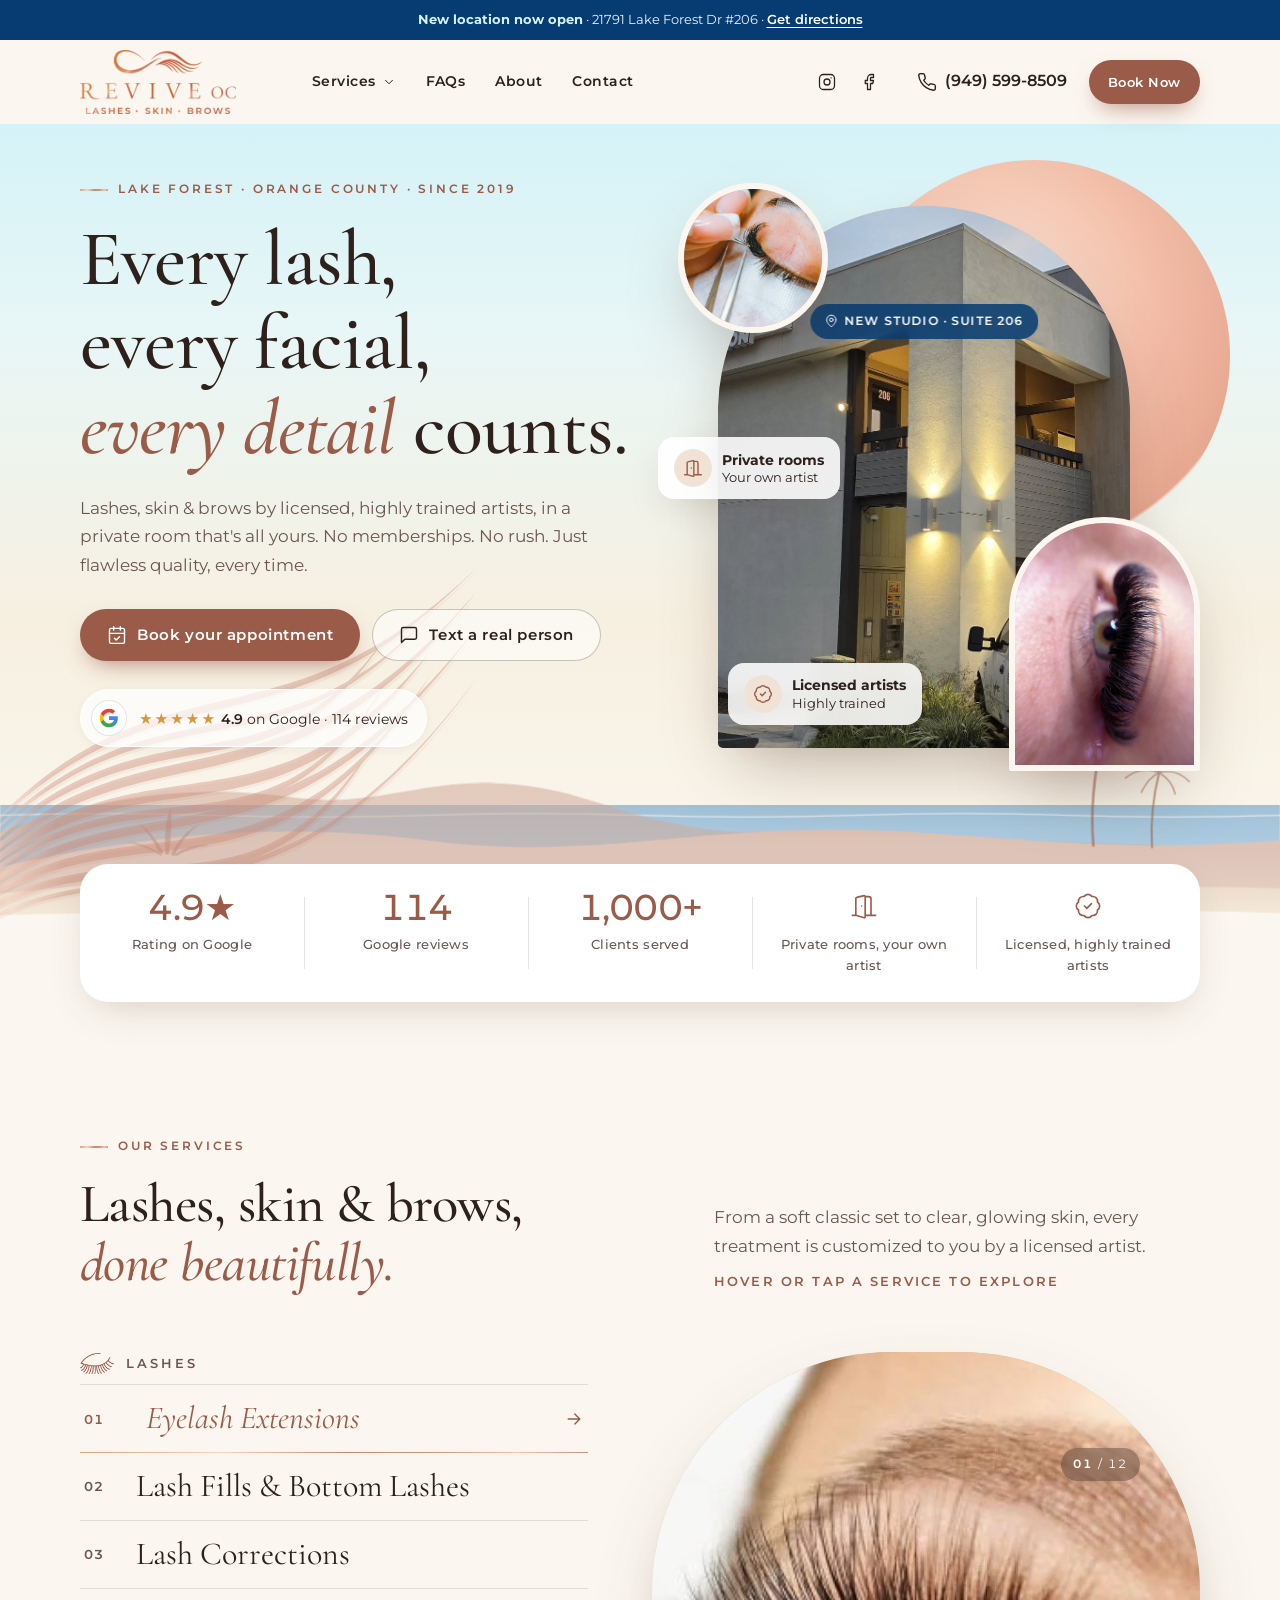
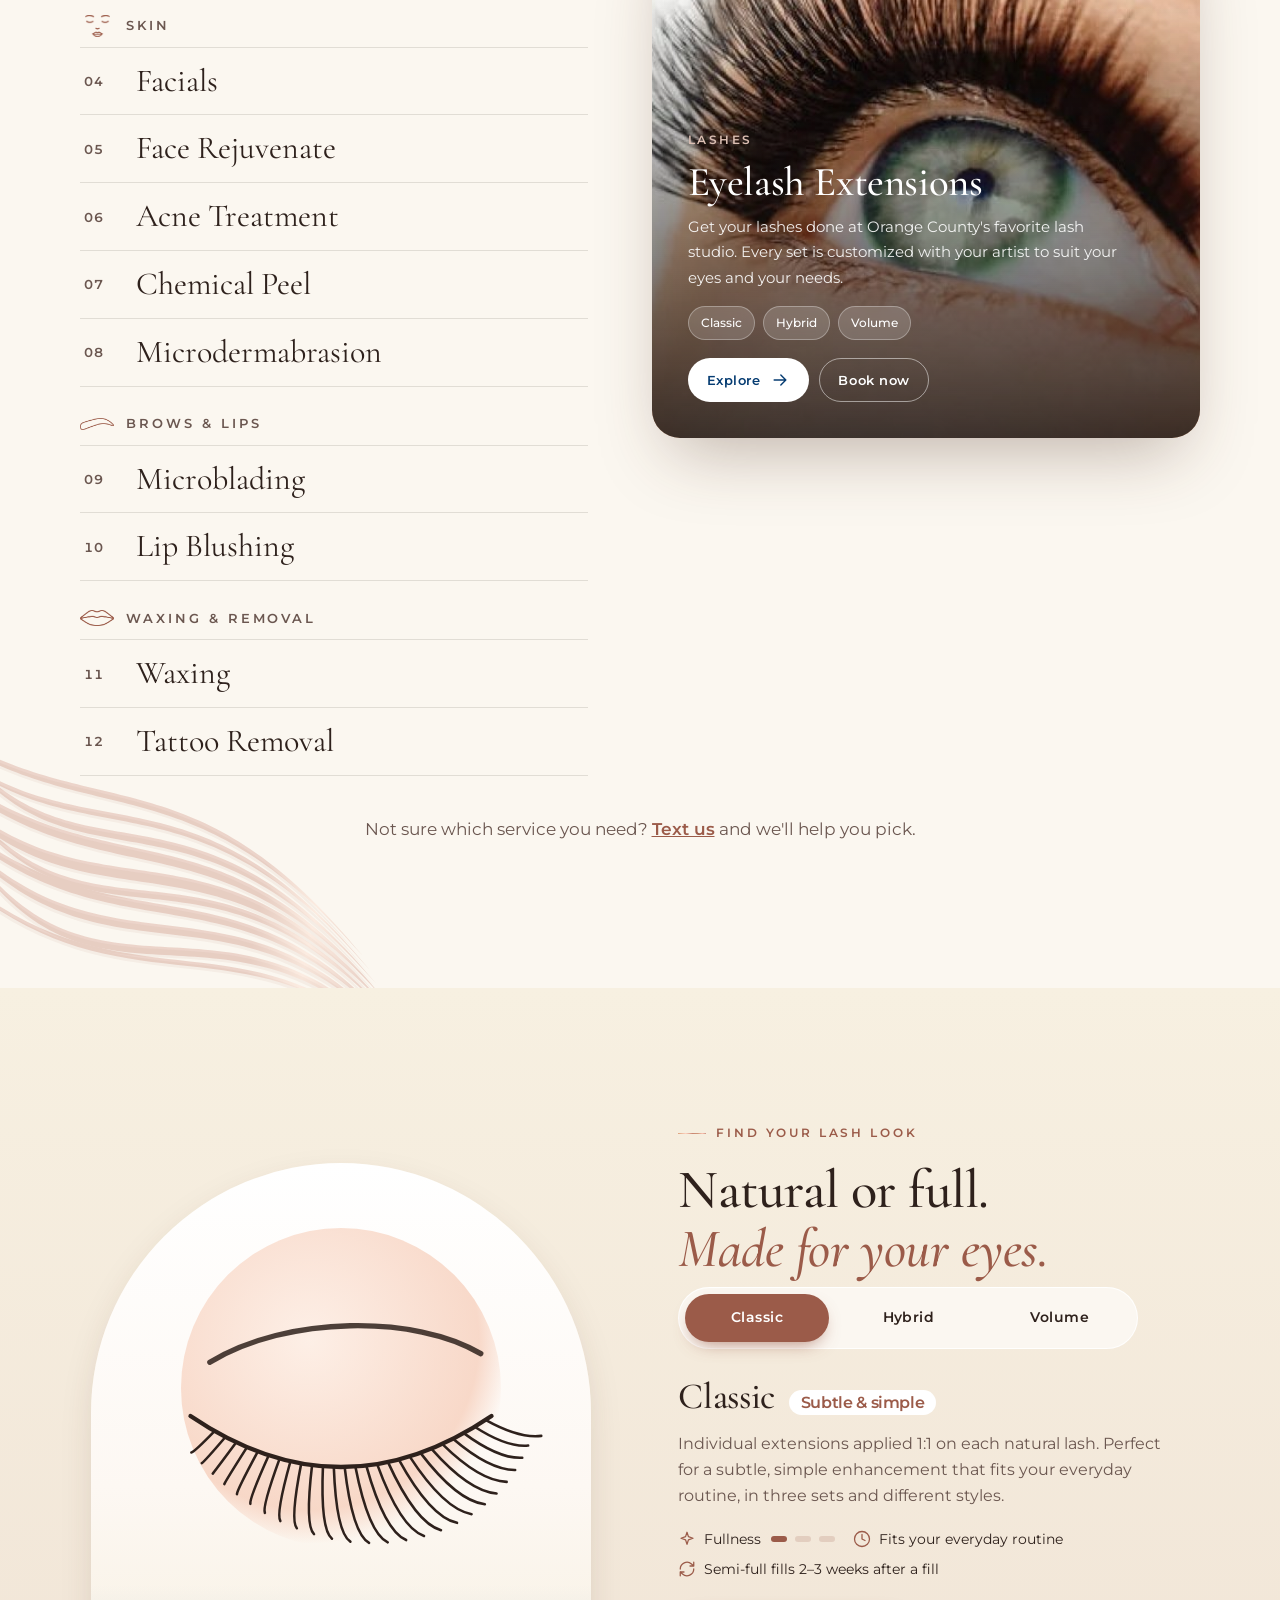
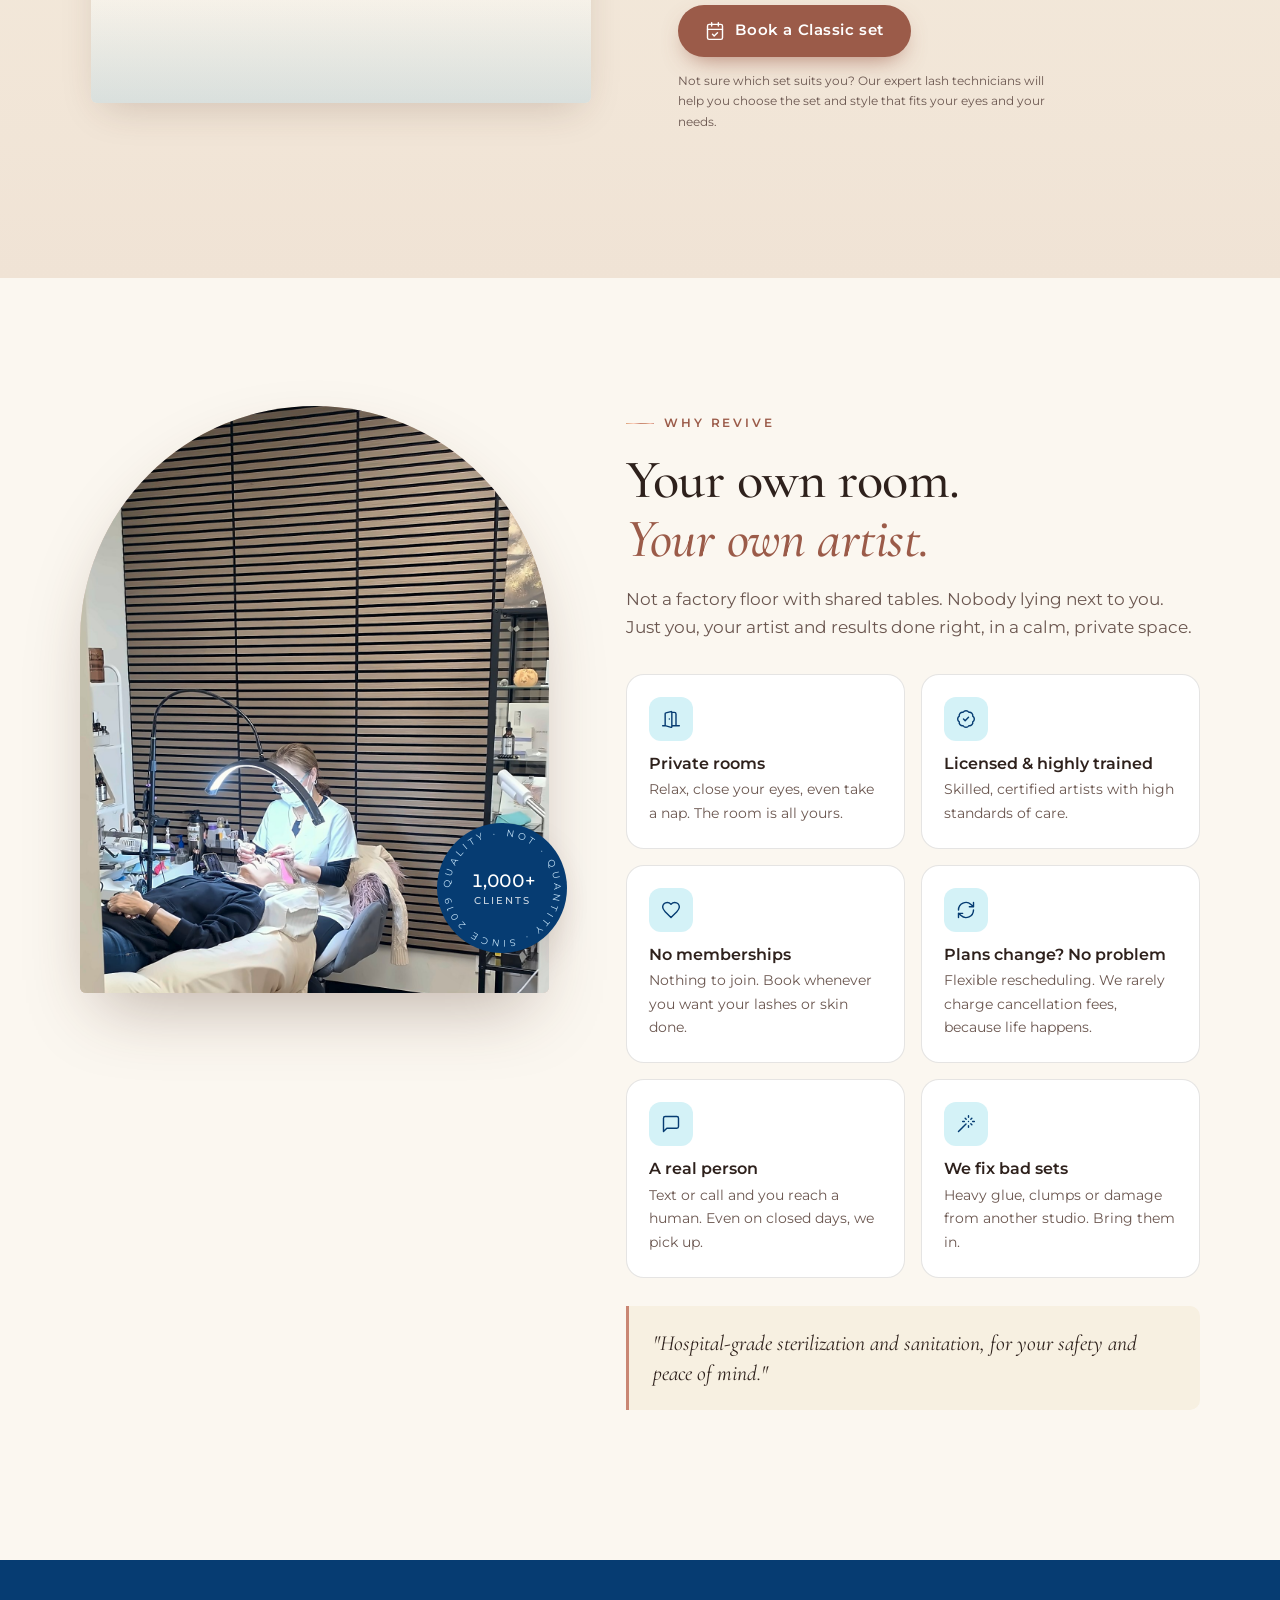
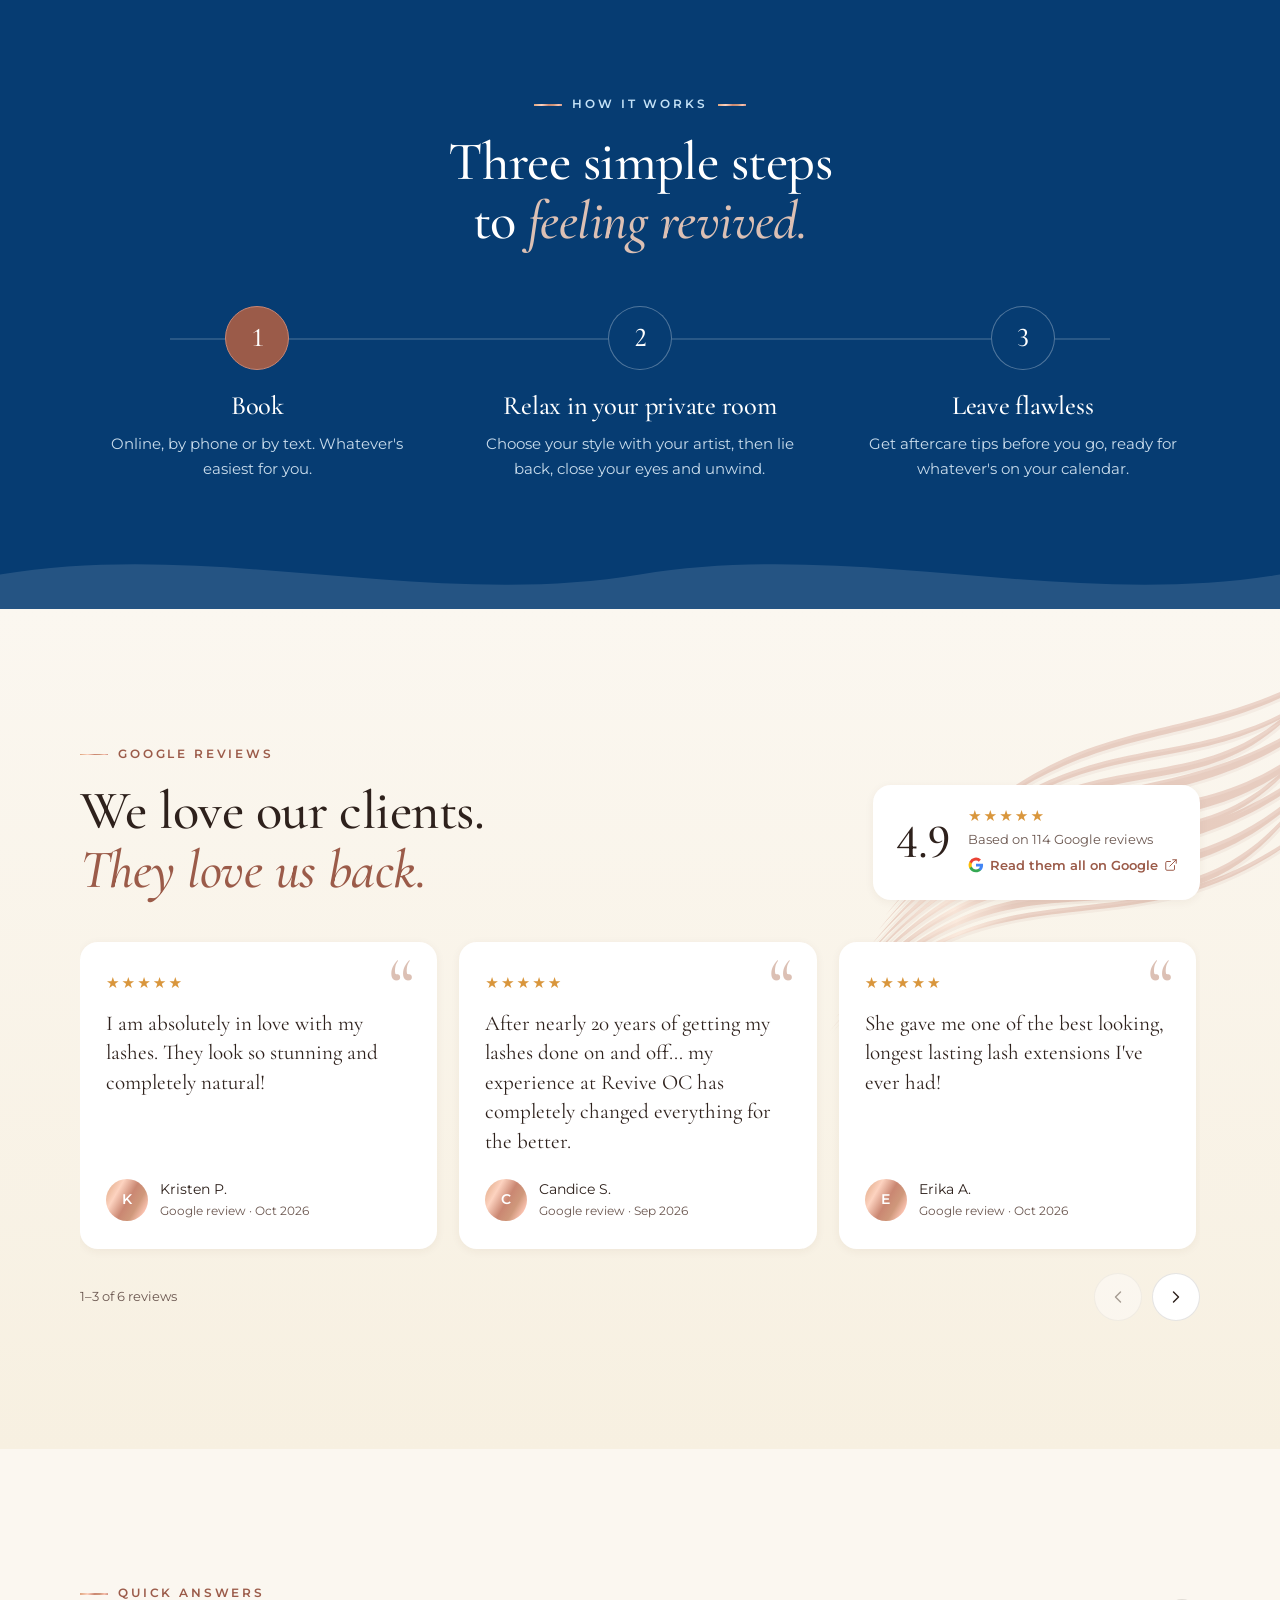
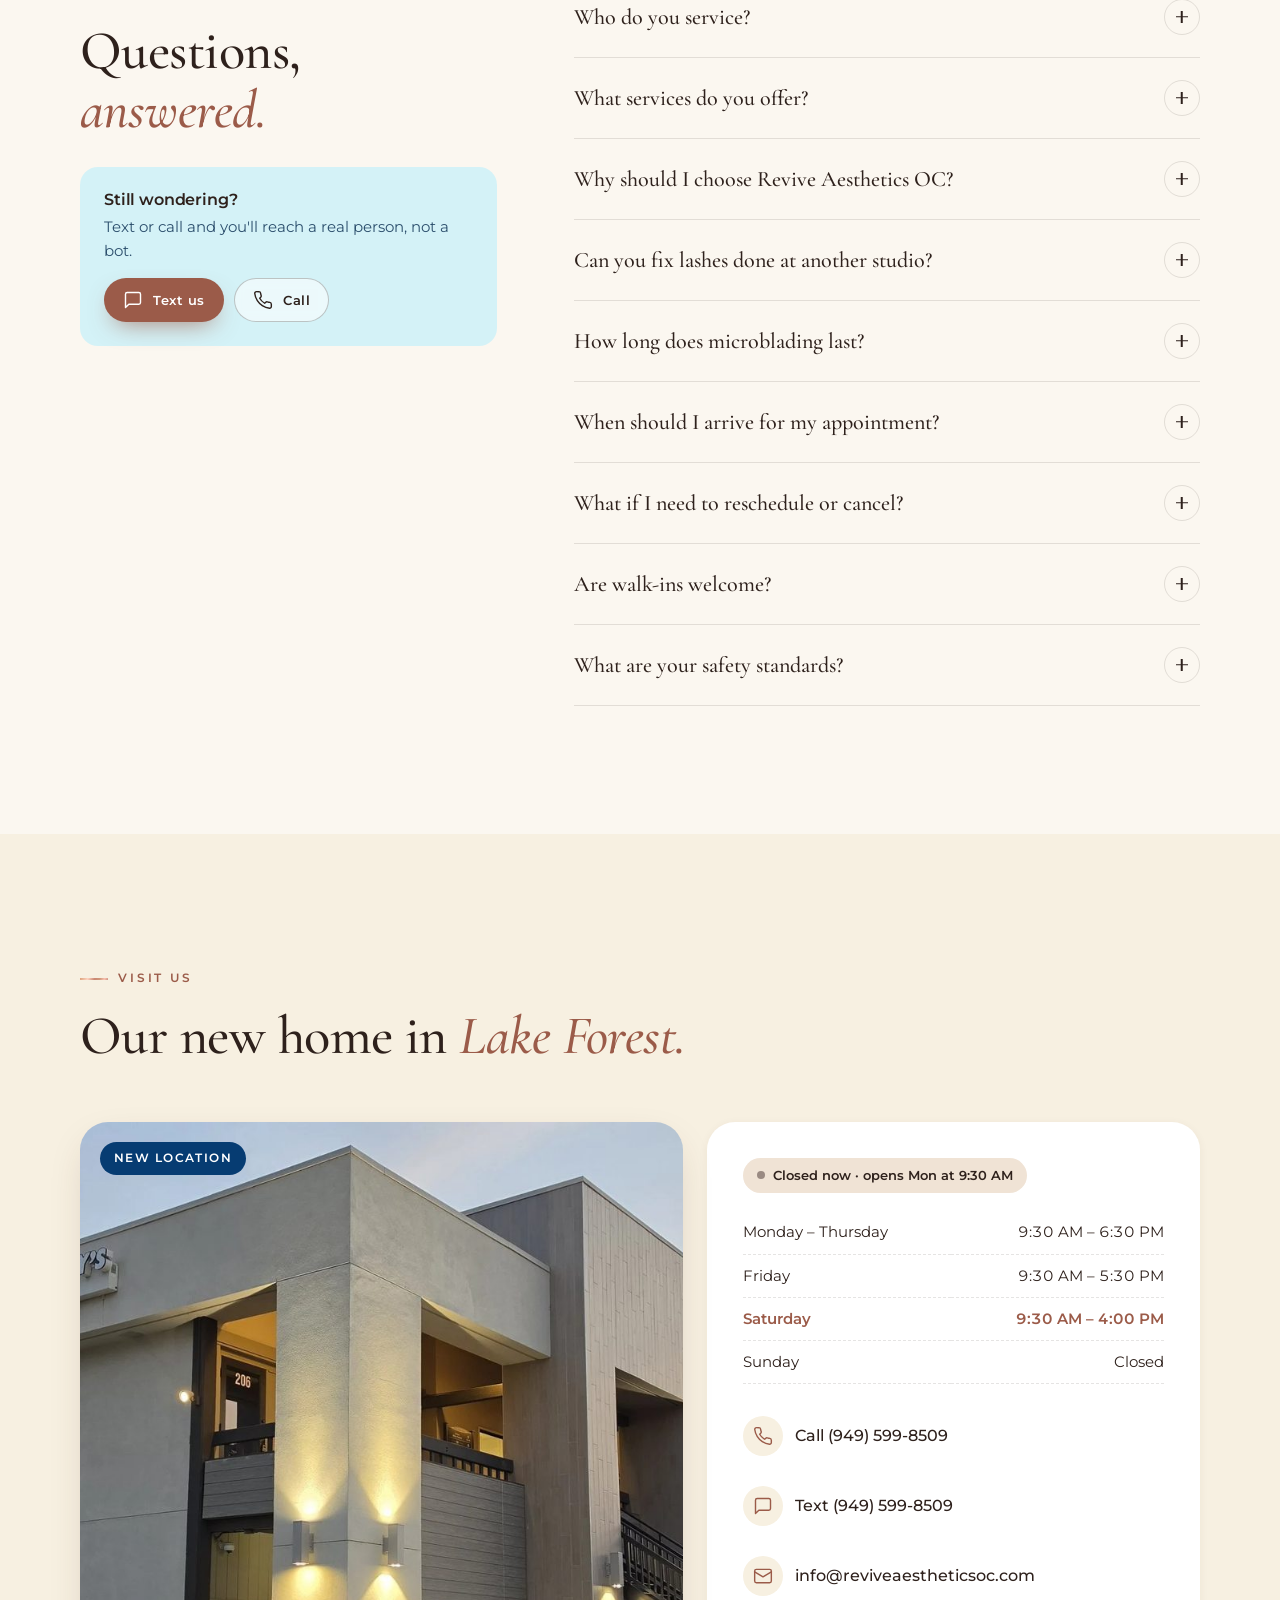
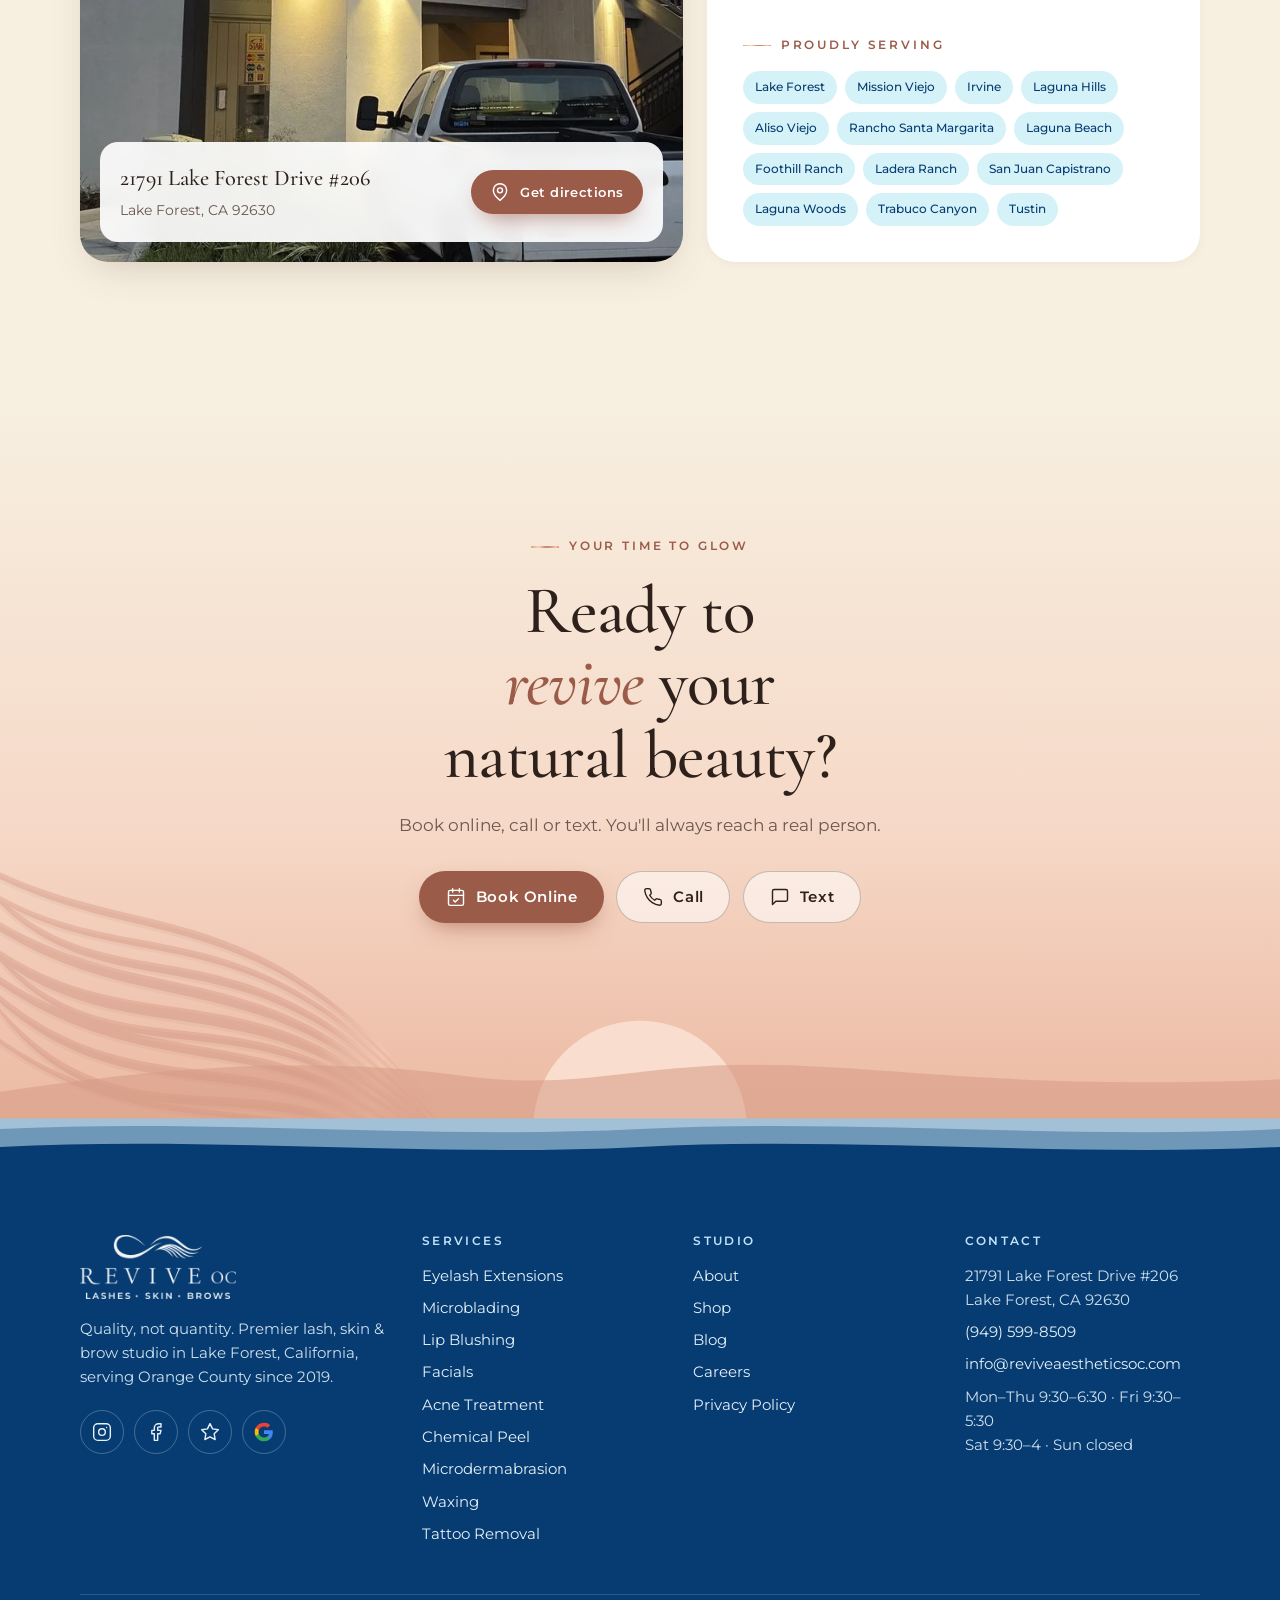
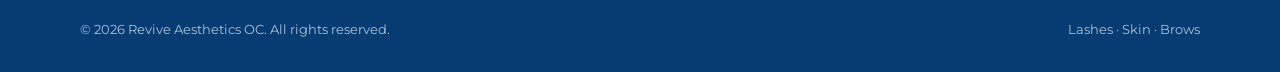
==== current.html @ a198fce2 "Add lash strands to current and F, swap F's arch lines for slow light beams Co-Authored-By: Claude O" ====
<!doctype html>
<html lang="en">
<head>
<meta charset="utf-8">
<meta name="robots" content="noindex, nofollow">
<meta name="viewport" content="width=device-width, initial-scale=1">
<title>Revive Aesthetics OC | Lashes, Skin &amp; Brows in Lake Forest, Orange County</title>
<meta name="description" content="Eyelash extensions, facials, microblading, lip blushing and more in Lake Forest, CA. Private rooms, your own licensed artist. 4.9 stars on Google from 114 reviews.">
<link rel="icon" href="assets/favicon.png">
<link rel="preconnect" href="https://fonts.googleapis.com">
<link rel="preconnect" href="https://fonts.gstatic.com" crossorigin>
<link href="https://fonts.googleapis.com/css2?family=Cormorant+Garamond:ital,wght@0,400;0,500;0,600;1,400;1,500&family=Montserrat:wght@400;500;600&display=swap" rel="stylesheet">
<link rel="stylesheet" href="assets/css/site.css">
<link rel="stylesheet" href="assets/css/nav.css">
<link rel="stylesheet" href="assets/css/lashes.css">
</head>
<body>
<a class="skip" href="#main">Skip to content</a>
<div class="progress" aria-hidden="true"></div>

<!-- Icon sprite (Lucide-style, 24px grid) -->
<svg width="0" height="0" style="position:absolute" aria-hidden="true">
  <symbol id="i-phone" viewBox="0 0 24 24"><path d="M22 16.9v3a2 2 0 0 1-2.2 2 19.8 19.8 0 0 1-8.6-3.1 19.5 19.5 0 0 1-6-6A19.8 19.8 0 0 1 2.1 4.2 2 2 0 0 1 4.1 2h3a2 2 0 0 1 2 1.7c.1 1 .4 1.9.7 2.8a2 2 0 0 1-.5 2.1L8 9.9a16 16 0 0 0 6 6l1.3-1.3a2 2 0 0 1 2.1-.4c.9.3 1.8.6 2.8.7a2 2 0 0 1 1.7 2z"/></symbol>
  <symbol id="i-msg" viewBox="0 0 24 24"><path d="M21 15a2 2 0 0 1-2 2H7l-4 4V5a2 2 0 0 1 2-2h14a2 2 0 0 1 2 2z"/></symbol>
  <symbol id="i-cal" viewBox="0 0 24 24"><rect x="3" y="4" width="18" height="18" rx="2"/><path d="M16 2v4M8 2v4M3 10h18M9 16l2 2 4-4"/></symbol>
  <symbol id="i-arrow" viewBox="0 0 24 24"><path d="M5 12h14M13 6l6 6-6 6"/></symbol>
  <symbol id="i-left" viewBox="0 0 24 24"><path d="M15 18l-6-6 6-6"/></symbol>
  <symbol id="i-right" viewBox="0 0 24 24"><path d="M9 18l6-6-6-6"/></symbol>
  <symbol id="i-pin" viewBox="0 0 24 24"><path d="M20 10c0 6-8 12-8 12S4 16 4 10a8 8 0 0 1 16 0z"/><circle cx="12" cy="10" r="3"/></symbol>
  <symbol id="i-mail" viewBox="0 0 24 24"><rect x="2" y="4" width="20" height="16" rx="2"/><path d="M22 7l-10 6L2 7"/></symbol>
  <symbol id="i-door" viewBox="0 0 24 24"><path d="M13 4h3a2 2 0 0 1 2 2v14M2 20h3M13 20h9M10 12v.01M13 4.6v16.8a.6.6 0 0 1-.8.6L5 20V5.6a1 1 0 0 1 .8-1L12 3.1a.8.8 0 0 1 1 .8z"/></symbol>
  <symbol id="i-badge" viewBox="0 0 24 24"><path d="M3.9 8.6a4 4 0 0 1 4.7-4.7 4 4 0 0 1 6.8 0 4 4 0 0 1 4.7 4.7 4 4 0 0 1 0 6.8 4 4 0 0 1-4.7 4.7 4 4 0 0 1-6.8 0 4 4 0 0 1-4.7-4.7 4 4 0 0 1 0-6.8z"/><path d="M9 12l2 2 4-4"/></symbol>
  <symbol id="i-heart" viewBox="0 0 24 24"><path d="M19 14c1.5-1.5 3-3.2 3-5.5A5.5 5.5 0 0 0 16.5 3c-1.8 0-3 .5-4.5 2-1.5-1.5-2.7-2-4.5-2A5.5 5.5 0 0 0 2 8.5c0 2.3 1.5 4 3 5.5l7 7z"/></symbol>
  <symbol id="i-users" viewBox="0 0 24 24"><path d="M16 21v-2a4 4 0 0 0-4-4H6a4 4 0 0 0-4 4v2"/><circle cx="9" cy="7" r="4"/><path d="M22 21v-2a4 4 0 0 0-3-3.9M16 3.1a4 4 0 0 1 0 7.8"/></symbol>
  <symbol id="i-star" viewBox="0 0 24 24"><path d="M12 2l3.1 6.3 6.9 1-5 4.9 1.2 6.8L12 17.8 5.8 21l1.2-6.8-5-4.9 6.9-1z"/></symbol>
  <symbol id="i-refresh" viewBox="0 0 24 24"><path d="M3 12a9 9 0 0 1 15-6.7L21 8M21 3v5h-5M21 12a9 9 0 0 1-15 6.7L3 16M3 21v-5h5"/></symbol>
  <symbol id="i-wand" viewBox="0 0 24 24"><path d="M15 4V2M15 16v-2M8 9h2M20 9h2M17.8 11.8 19 13M15 9h.01M17.8 6.2 19 5M3 21l9-9M12.2 6.2 11 5"/></symbol>
  <symbol id="i-sparkle" viewBox="0 0 24 24"><path d="M12 3l1.9 5.8L20 11l-6.1 2.2L12 19l-1.9-5.8L4 11l6.1-2.2z"/></symbol>
  <symbol id="i-clock" viewBox="0 0 24 24"><circle cx="12" cy="12" r="10"/><path d="M12 6v6l4 2"/></symbol>
  <symbol id="i-cal2" viewBox="0 0 24 24"><rect x="3" y="4" width="18" height="18" rx="2"/><path d="M16 2v4M8 2v4M3 10h18"/></symbol>
  <symbol id="i-menu" viewBox="0 0 24 24"><path d="M4 7h16M4 12h16M4 17h10"/></symbol>
  <symbol id="i-x" viewBox="0 0 24 24"><path d="M18 6 6 18M6 6l12 12"/></symbol>
  <symbol id="i-ig" viewBox="0 0 24 24"><rect x="2" y="2" width="20" height="20" rx="5"/><circle cx="12" cy="12" r="4"/><path d="M17.5 6.5h.01"/></symbol>
  <symbol id="i-fb" viewBox="0 0 24 24"><path d="M18 2h-3a5 5 0 0 0-5 5v3H7v4h3v8h4v-8h3l1-4h-4V7a1 1 0 0 1 1-1h3z"/></symbol>
  <symbol id="i-ext" viewBox="0 0 24 24"><path d="M15 3h6v6M10 14 21 3M18 13v6a2 2 0 0 1-2 2H5a2 2 0 0 1-2-2V8a2 2 0 0 1 2-2h6"/></symbol>
  <symbol id="i-google" viewBox="0 0 24 24"><path fill="#4285F4" stroke="none" d="M22.6 12.3c0-.8-.1-1.6-.2-2.3H12v4.3h5.9a5 5 0 0 1-2.2 3.3v2.8h3.6c2.1-1.9 3.3-4.8 3.3-8.1z"/><path fill="#34A853" stroke="none" d="M12 23c3 0 5.5-1 7.3-2.7l-3.6-2.8c-1 .7-2.2 1.1-3.7 1.1-2.9 0-5.3-1.9-6.2-4.5H2.1v2.9A11 11 0 0 0 12 23z"/><path fill="#FBBC05" stroke="none" d="M5.8 14.1a6.6 6.6 0 0 1 0-4.2V7H2.1a11 11 0 0 0 0 9.9z"/><path fill="#EA4335" stroke="none" d="M12 5.4c1.6 0 3.1.6 4.2 1.6l3.2-3.2A11 11 0 0 0 2.1 7l3.7 2.9C6.7 7.3 9.1 5.4 12 5.4z"/></symbol>
  <symbol id="i-check" viewBox="0 0 24 24"><circle cx="12" cy="12" r="10"/><path d="M8 12.5l2.6 2.6L16 9.6"/></symbol>
  <symbol id="i-ban" viewBox="0 0 24 24"><circle cx="12" cy="12" r="10"/><path d="M5 5l14 14"/></symbol>
  <symbol id="i-info" viewBox="0 0 24 24"><circle cx="12" cy="12" r="10"/><path d="M12 16v-4M12 8h.01"/></symbol>
  <symbol id="i-camera" viewBox="0 0 24 24"><path d="M14.5 4h-5L7 7H4a2 2 0 0 0-2 2v9a2 2 0 0 0 2 2h16a2 2 0 0 0 2-2V9a2 2 0 0 0-2-2h-3z"/><circle cx="12" cy="13" r="3"/></symbol>
  <symbol id="i-drop" viewBox="0 0 24 24"><path d="M12 2.7l5.7 5.6a8 8 0 1 1-11.3 0z"/></symbol>
  <symbol id="i-sun" viewBox="0 0 24 24"><circle cx="12" cy="12" r="4"/><path d="M12 2v2M12 20v2M4.9 4.9l1.4 1.4M17.7 17.7l1.4 1.4M2 12h2M20 12h2M4.9 19.1l1.4-1.4M17.7 6.3l1.4-1.4"/></symbol>
  <symbol id="i-chev" viewBox="0 0 24 24"><path d="M6 9l6 6 6-6"/></symbol>
</svg>

<div class="announce" role="region" aria-label="Announcements">
  <strong>New location now open</strong> · 21791 Lake Forest Dr #206 · <a href="#visit">Get directions</a>
</div>

<header class="hdr" id="hdr">
  <div class="wrap hdr-in">
    <a class="logo" href="#top" aria-label="Revive Aesthetics OC, home"><img src="assets/logo.png" alt="Revive OC — Lashes, Skin, Brows" width="720" height="296"></a>
    <nav class="nav" aria-label="Main">
      <ul class="nav-list">
        <li class="nav-dd">
          <button class="nav-link nav-dd-btn" type="button" aria-expanded="false" aria-controls="nav-svc">Services<svg class="ico chev" aria-hidden="true"><use href="#i-chev"/></svg></button>
          <div class="nav-panel" id="nav-svc">
          <div class="nav-col"><h4>Lashes</h4><ul><li><a href="eyelash-extensions-orange-county.html"><b>Eyelash Extensions</b><small>Classic, hybrid & volume sets</small></a></li></ul><h4>Brows &amp; lips</h4><ul><li><a href="microblading-orange-county-california.html"><b>Microblading</b><small>Natural, hair-like brows</small></a></li><li><a href="lip-blushing-orange-county.html"><b>Lip Blushing</b><small>A soft, natural tint</small></a></li></ul></div>
          <div class="nav-col"><h4>Skin</h4><ul><li><a href="facials-orange-county.html"><b>Facials</b><small>Customized for your skin</small></a></li><li><a href="acne-treatment-orange-county.html"><b>Acne Treatment</b><small>Clearer skin for all ages</small></a></li><li><a href="chemical-peel-orange-county.html"><b>Chemical Peel</b><small>Soft, smooth, radiant skin</small></a></li><li><a href="microdermabrasion-orange-county.html"><b>Microdermabrasion</b><small>A full-face refresh</small></a></li></ul></div>
          <div class="nav-col"><h4>Waxing</h4><ul><li><a href="waxing-orange-county.html"><b>Waxing</b><small>Smooth for weeks</small></a></li></ul><h4>Removal</h4><ul><li><a href="tattoo-removal-orange-county.html"><b>Tattoo Removal</b><small>Gentle, non-laser saline removal</small></a></li></ul></div>
            <div class="nav-feat"><b>Not sure what to book?</b><p>Text us and a real person will help you choose.</p><a class="btn btn-primary btn-sm" href="sms:+19495998509"><svg class="ico" aria-hidden="true"><use href="#i-msg"/></svg>Text us</a></div>
          </div>
        </li>
        <li><a class="nav-link" href="#faq">FAQs</a></li>
        <li><a class="nav-link" href="https://www.reviveaestheticsoc.com/about">About</a></li>
        <li><a class="nav-link" href="#visit">Contact</a></li>
      </ul>
    </nav>
    <div class="hdr-cta">
      <div class="hdr-social">
        <a href="https://www.instagram.com/reviveaestheticsoc/" target="_blank" rel="noopener" aria-label="Instagram"><svg class="ico" aria-hidden="true"><use href="#i-ig"/></svg></a>
        <a href="https://www.facebook.com/ReviveAestheticsOC/" target="_blank" rel="noopener" aria-label="Facebook"><svg class="ico" aria-hidden="true"><use href="#i-fb"/></svg></a>
      </div>
      <a class="hdr-phone" href="tel:+19495998509" aria-label="Call (949) 599-8509"><svg class="ico" aria-hidden="true"><use href="#i-phone"/></svg><span>(949) 599-8509</span></a>
      <a class="btn btn-primary btn-sm" href="https://www.reviveaestheticsoc.com/book">Book Now</a>
      <button class="burger" id="nav-burger" type="button" aria-label="Open menu" aria-expanded="false" aria-controls="mnav"><svg class="ico" aria-hidden="true"><use href="#i-menu"/></svg></button>
    </div>
  </div>
</header>

<div class="mnav" id="mnav" aria-hidden="true" inert>
  <div class="mnav-top">
    <a class="logo" href="#top" aria-label="Revive Aesthetics OC, home"><img src="assets/logo.png" alt="Revive OC" width="720" height="296" loading="lazy"></a>
    <button class="burger" id="mnav-close" type="button" aria-label="Close menu" style="display:grid"><svg class="ico" aria-hidden="true"><use href="#i-x"/></svg></button>
  </div>
  <div class="mnav-body">
    <details open><summary>Services<svg class="ico" aria-hidden="true"><use href="#i-chev"/></svg></summary><div class="mnav-svc"><a href="eyelash-extensions-orange-county.html">Eyelash Extensions<small>Lashes</small></a><a href="microblading-orange-county-california.html">Microblading<small>Brows</small></a><a href="lip-blushing-orange-county.html">Lip Blushing<small>Lips</small></a><a href="facials-orange-county.html">Facials<small>Skin</small></a><a href="acne-treatment-orange-county.html">Acne Treatment<small>Skin</small></a><a href="chemical-peel-orange-county.html">Chemical Peel<small>Skin</small></a><a href="microdermabrasion-orange-county.html">Microdermabrasion<small>Skin</small></a><a href="waxing-orange-county.html">Waxing<small>Waxing</small></a><a href="tattoo-removal-orange-county.html">Tattoo Removal<small>Removal</small></a></div></details>
    <a href="#faq">FAQs</a>
    <a href="https://www.reviveaestheticsoc.com/about">About</a>
    <a href="#visit">Contact</a>
    <div class="mnav-cta">
      <a class="btn btn-primary" href="https://www.reviveaestheticsoc.com/book"><svg class="ico" aria-hidden="true"><use href="#i-cal"/></svg>Book Now</a>
      <a class="btn btn-ghost" href="tel:+19495998509"><svg class="ico" aria-hidden="true"><use href="#i-phone"/></svg>Call (949) 599-8509</a>
    </div>
    <div class="mnav-soc">
      <a href="https://www.instagram.com/reviveaestheticsoc/" target="_blank" rel="noopener" aria-label="Instagram"><svg class="ico" aria-hidden="true"><use href="#i-ig"/></svg></a>
      <a href="https://www.facebook.com/ReviveAestheticsOC/" target="_blank" rel="noopener" aria-label="Facebook"><svg class="ico" aria-hidden="true"><use href="#i-fb"/></svg></a>
      <a href="https://share.google/rGYHAwpQW4pRFW2L9" target="_blank" rel="noopener" aria-label="Google reviews"><svg class="ico" aria-hidden="true"><use href="#i-google"/></svg></a>
    </div>
  </div>
</div>

<main id="main">
<!-- HERO -->
<section class="has-lash hero" id="top">
  <div class="lashwrap lw-hero lw-light" aria-hidden="true"><svg class="lashdeco" viewBox="0 0 1000 700" preserveAspectRatio="xMidYMid meet" aria-hidden="true" focusable="false">
      <defs>
        <linearGradient id="lash0-g" gradientUnits="userSpaceOnUse" x1="0" y1="0" x2="1400" y2="-300">
          <stop offset="0" stop-color="#c98673"/><stop offset=".42" stop-color="#c98673"/>
          <stop offset=".5" stop-color="#fdd3c0"/><stop offset=".58" stop-color="#c98673"/><stop offset="1" stop-color="#c98673"/>
          <animateTransform attributeName="gradientTransform" type="translate" from="-1400 300" to="1100 -240" dur="11s" repeatCount="indefinite"/>
        </linearGradient>
      </defs>
      <g>
        <g class="lashdeco-shadow" fill="#9b5b49" transform="translate(3 5)"><path d="M-80.0 760.0 C300.0 300.0 600.0 760.0 1080.0 120.0 C607.2 773.1 307.2 313.1 -80.0 760.0Z"/><path d="M-66.2 731.5 C316.1 267.8 606.9 709.4 896.6 218.2 C618.5 731.2 327.7 289.6 -66.2 731.5Z"/><path d="M-52.4 703.0 C332.2 235.6 613.8 658.8 989.4 114.0 C626.5 681.2 344.9 258.0 -52.4 703.0Z"/><path d="M-38.6 674.4 C348.3 203.4 620.7 608.2 1080.0 20.0 C633.2 629.5 360.8 224.7 -38.6 674.4Z"/><path d="M-24.8 645.9 C364.4 171.2 627.6 557.6 903.2 129.9 C638.3 576.9 375.1 190.5 -24.8 645.9Z"/><path d="M-11.0 617.4 C380.5 139.0 634.5 507.0 992.7 62.5 C650.4 535.7 396.4 167.7 -11.0 617.4Z"/><path d="M2.8 588.9 C396.6 106.8 641.4 456.4 1080.0 -50.0 C655.7 480.5 410.9 130.9 2.8 588.9Z"/><path d="M16.6 560.4 C412.7 74.6 648.3 405.8 909.9 28.2 C659.9 425.4 424.3 94.2 16.6 560.4Z"/><path d="M30.4 531.8 C428.8 42.4 655.2 355.2 996.0 -12.7 C663.9 370.6 437.5 57.8 30.4 531.8Z"/><path d="M44.2 503.3 C444.9 10.2 662.1 304.6 1080.0 -97.4 C672.1 321.8 454.9 27.4 44.2 503.3Z"/></g>
        <g class="lashdeco-main" fill="url(#lash0-g)"><path d="M-80.0 760.0 C300.0 300.0 600.0 760.0 1080.0 120.0 C607.2 773.1 307.2 313.1 -80.0 760.0Z"/><path d="M-66.2 731.5 C316.1 267.8 606.9 709.4 896.6 218.2 C618.5 731.2 327.7 289.6 -66.2 731.5Z"/><path d="M-52.4 703.0 C332.2 235.6 613.8 658.8 989.4 114.0 C626.5 681.2 344.9 258.0 -52.4 703.0Z"/><path d="M-38.6 674.4 C348.3 203.4 620.7 608.2 1080.0 20.0 C633.2 629.5 360.8 224.7 -38.6 674.4Z"/><path d="M-24.8 645.9 C364.4 171.2 627.6 557.6 903.2 129.9 C638.3 576.9 375.1 190.5 -24.8 645.9Z"/><path d="M-11.0 617.4 C380.5 139.0 634.5 507.0 992.7 62.5 C650.4 535.7 396.4 167.7 -11.0 617.4Z"/><path d="M2.8 588.9 C396.6 106.8 641.4 456.4 1080.0 -50.0 C655.7 480.5 410.9 130.9 2.8 588.9Z"/><path d="M16.6 560.4 C412.7 74.6 648.3 405.8 909.9 28.2 C659.9 425.4 424.3 94.2 16.6 560.4Z"/><path d="M30.4 531.8 C428.8 42.4 655.2 355.2 996.0 -12.7 C663.9 370.6 437.5 57.8 30.4 531.8Z"/><path d="M44.2 503.3 C444.9 10.2 662.1 304.6 1080.0 -97.4 C672.1 321.8 454.9 27.4 44.2 503.3Z"/></g>
      </g>
    </svg></div>
  <div class="wrap hero-grid">
    <div>
      <span class="eyebrow rl">Lake Forest · Orange County · Since 2019</span>
      <h1 class="rl d1"><span class="line">Every lash, every facial,</span> <span class="line"><em>every detail</em> counts.</span></h1>
      <p class="lede rl d2">Lashes, skin &amp; brows by licensed, highly trained artists, in a private room that's all yours. No memberships. No rush. Just flawless quality, every time.</p>
      <div class="hero-ctas rl d3">
        <a class="btn btn-primary" href="https://www.reviveaestheticsoc.com/book"><svg class="ico"><use href="#i-cal"/></svg>Book your appointment</a>
        <a class="btn btn-ghost" href="sms:+19495998509"><svg class="ico"><use href="#i-msg"/></svg>Text a real person</a>
      </div>
      <a class="rating-chip rl d4" href="https://share.google/rGYHAwpQW4pRFW2L9" target="_blank" rel="noopener">
        <span class="g-badge"><svg class="ico"><use href="#i-google"/></svg></span>
        <span><span class="stars" aria-hidden="true">★★★★★</span> <b>4.9</b> on Google · 114 reviews</span>
      </a>
    </div>
    <div class="hero-art rl d2">
      <div class="sun layer" data-speed="-0.12" aria-hidden="true"></div>
      <div class="arch arch-main"><img src="assets/img/building.jpg" alt="The Revive Aesthetics OC studio building on Lake Forest Drive, lit at dusk" width="1060" height="1155" fetchpriority="high"><span class="arch-pill"><svg class="ico"><use href="#i-pin"/></svg>New studio · Suite 206</span></div>
      <div class="arch arch-mini layer" data-speed="0.06"><img src="assets/img/lash-volume-closeup.jpg" alt="Close-up of full, fluffy volume lash extensions" width="1000" height="1333"></div>
      <div class="arch arch-dot layer" data-speed="-0.04"><img src="assets/img/hero-lash.jpg" alt="Lash artist placing an extension with tweezers" width="2200" height="1467"></div>
      <div class="float float-1"><span class="ic"><svg class="ico"><use href="#i-door"/></svg></span><span><b>Private rooms</b>Your own artist</span></div>
      <div class="float float-2"><span class="ic"><svg class="ico"><use href="#i-badge"/></svg></span><span><b>Licensed artists</b>Highly trained</span></div>
    </div>
  </div>
  <!-- California coastal desert landscape -->
  <div class="landscape" aria-hidden="true">
    <svg viewBox="0 0 1440 260" preserveAspectRatio="none">
      <defs>
        <linearGradient id="sea" x1="0" y1="0" x2="0" y2="1"><stop offset="0" stop-color="#a2c1d6"/><stop offset="1" stop-color="#c4e2f7"/></linearGradient>
        <linearGradient id="dune1" x1="0" y1="0" x2="0" y2="1"><stop offset="0" stop-color="#dcc0b4"/><stop offset="1" stop-color="#e9d6c9"/></linearGradient>
        <linearGradient id="dune2" x1="0" y1="0" x2="0" y2="1"><stop offset="0" stop-color="#ebd9c8"/><stop offset="1" stop-color="#f7f0e1"/></linearGradient>
      </defs>
      <g class="layer" data-speed="0.04"><path d="M0 120 H1440 V260 H0Z" fill="url(#sea)"/>
        <path d="M0 132 Q120 128 240 132 T480 132 T720 132 T960 132 T1200 132 T1440 132" stroke="#fff" stroke-opacity=".6" stroke-width="1.5" fill="none"/></g>
      <g class="layer" data-speed="0.08"><path d="M0 150 C120 110 220 96 330 112 C420 124 470 92 560 96 C660 100 700 140 820 150 L1440 170 V260 H0Z" fill="#cfa999" opacity=".55"/></g>
      <g class="layer" data-speed="0.14"><path d="M0 190 C180 150 320 140 480 160 C640 182 760 150 920 148 C1080 146 1220 178 1440 160 V260 H0Z" fill="url(#dune1)"/>
        <!-- palms -->
        <g stroke="#9b5b49" stroke-linecap="round" fill="none" opacity=".55">
          <path d="M1230 166 C1226 120 1232 80 1240 44" stroke-width="3"/>
          <path d="M1240 44 C1220 36 1200 40 1186 52 M1240 44 C1228 26 1212 20 1196 22 M1240 44 C1248 24 1262 18 1278 20 M1240 44 C1260 38 1278 44 1290 56 M1240 44 C1242 30 1240 16 1236 8 M1240 44 C1226 48 1214 60 1208 72 M1240 44 C1256 50 1266 62 1270 74" stroke-width="2"/>
          <path d="M1296 168 C1294 136 1298 108 1304 84" stroke-width="2.4"/>
          <path d="M1304 84 C1290 78 1276 82 1266 90 M1304 84 C1296 70 1284 66 1272 68 M1304 84 C1310 70 1322 66 1334 68 M1304 84 C1318 80 1330 86 1338 94 M1304 84 C1294 88 1288 98 1284 106 M1304 84 C1314 90 1320 98 1322 108" stroke-width="1.6"/>
        </g>
        <!-- agave -->
        <g fill="#b98b7b" opacity=".5"><path d="M180 176 q-14 -30 -30 -40 q22 14 34 38z M186 176 q-2 -34 6 -52 q2 22 -2 52z M192 176 q14 -26 32 -34 q-20 16 -28 36z M182 176 q-22 -14 -40 -14 q22 4 40 16z M196 176 q20 -12 40 -10 q-22 2 -38 12z"/></g>
      </g>
      <g class="layer" data-speed="0.2"><path d="M0 220 C220 196 420 200 640 214 C860 228 1080 206 1440 214 V260 H0Z" fill="url(#dune2)"/></g>
      <path d="M0 244 C360 236 720 240 1080 238 C1260 237 1380 240 1440 242 V260 H0Z" fill="#fbf7f0"/>
    </svg>
  </div>
</section>

<!-- PROOF STRIP -->
<section class="proof" aria-label="Why clients trust Revive">
  <div class="wrap">
    <div class="proof-card rv">
      <a class="stat" href="https://share.google/rGYHAwpQW4pRFW2L9" target="_blank" rel="noopener"><div class="num"><span data-count="4.9" data-dec="1">4.9</span>★</div><div class="lbl">Rating on Google</div></a>
      <a class="stat" href="https://share.google/rGYHAwpQW4pRFW2L9" target="_blank" rel="noopener"><div class="num" data-count="114">114</div><div class="lbl">Google reviews</div></a>
      <div class="stat"><div class="num"><span data-count="1000" data-sep>1,000</span>+</div><div class="lbl">Clients served</div></div>
      <div class="stat"><div class="num"><svg class="ico"><use href="#i-door"/></svg></div><div class="lbl">Private rooms, your own artist</div></div>
      <div class="stat"><div class="num"><svg class="ico"><use href="#i-badge"/></svg></div><div class="lbl">Licensed, highly trained artists</div></div>
    </div>
  </div>
</section>

<!-- SERVICES -->
<section class="has-lash sec services" id="services">
  <div class="lashwrap lw-services lw-light" aria-hidden="true"><svg class="lashdeco" viewBox="0 0 1000 700" preserveAspectRatio="xMidYMid meet" aria-hidden="true" focusable="false">
      <defs>
        <linearGradient id="lash1-g" gradientUnits="userSpaceOnUse" x1="0" y1="0" x2="1400" y2="-300">
          <stop offset="0" stop-color="#c98673"/><stop offset=".42" stop-color="#c98673"/>
          <stop offset=".5" stop-color="#fdd3c0"/><stop offset=".58" stop-color="#c98673"/><stop offset="1" stop-color="#c98673"/>
          <animateTransform attributeName="gradientTransform" type="translate" from="-1400 300" to="1100 -240" dur="11s" repeatCount="indefinite"/>
        </linearGradient>
      </defs>
      <g transform="translate(1000 0) scale(-1 1)">
        <g class="lashdeco-shadow" fill="#9b5b49" transform="translate(3 5)"><path d="M-80.0 760.0 C300.0 300.0 600.0 760.0 1080.0 120.0 C607.2 773.1 307.2 313.1 -80.0 760.0Z"/><path d="M-66.2 731.5 C316.1 267.8 606.9 709.4 896.6 218.2 C618.5 731.2 327.7 289.6 -66.2 731.5Z"/><path d="M-52.4 703.0 C332.2 235.6 613.8 658.8 989.4 114.0 C626.5 681.2 344.9 258.0 -52.4 703.0Z"/><path d="M-38.6 674.4 C348.3 203.4 620.7 608.2 1080.0 20.0 C633.2 629.5 360.8 224.7 -38.6 674.4Z"/><path d="M-24.8 645.9 C364.4 171.2 627.6 557.6 903.2 129.9 C638.3 576.9 375.1 190.5 -24.8 645.9Z"/><path d="M-11.0 617.4 C380.5 139.0 634.5 507.0 992.7 62.5 C650.4 535.7 396.4 167.7 -11.0 617.4Z"/><path d="M2.8 588.9 C396.6 106.8 641.4 456.4 1080.0 -50.0 C655.7 480.5 410.9 130.9 2.8 588.9Z"/><path d="M16.6 560.4 C412.7 74.6 648.3 405.8 909.9 28.2 C659.9 425.4 424.3 94.2 16.6 560.4Z"/><path d="M30.4 531.8 C428.8 42.4 655.2 355.2 996.0 -12.7 C663.9 370.6 437.5 57.8 30.4 531.8Z"/><path d="M44.2 503.3 C444.9 10.2 662.1 304.6 1080.0 -97.4 C672.1 321.8 454.9 27.4 44.2 503.3Z"/></g>
        <g class="lashdeco-main" fill="url(#lash1-g)"><path d="M-80.0 760.0 C300.0 300.0 600.0 760.0 1080.0 120.0 C607.2 773.1 307.2 313.1 -80.0 760.0Z"/><path d="M-66.2 731.5 C316.1 267.8 606.9 709.4 896.6 218.2 C618.5 731.2 327.7 289.6 -66.2 731.5Z"/><path d="M-52.4 703.0 C332.2 235.6 613.8 658.8 989.4 114.0 C626.5 681.2 344.9 258.0 -52.4 703.0Z"/><path d="M-38.6 674.4 C348.3 203.4 620.7 608.2 1080.0 20.0 C633.2 629.5 360.8 224.7 -38.6 674.4Z"/><path d="M-24.8 645.9 C364.4 171.2 627.6 557.6 903.2 129.9 C638.3 576.9 375.1 190.5 -24.8 645.9Z"/><path d="M-11.0 617.4 C380.5 139.0 634.5 507.0 992.7 62.5 C650.4 535.7 396.4 167.7 -11.0 617.4Z"/><path d="M2.8 588.9 C396.6 106.8 641.4 456.4 1080.0 -50.0 C655.7 480.5 410.9 130.9 2.8 588.9Z"/><path d="M16.6 560.4 C412.7 74.6 648.3 405.8 909.9 28.2 C659.9 425.4 424.3 94.2 16.6 560.4Z"/><path d="M30.4 531.8 C428.8 42.4 655.2 355.2 996.0 -12.7 C663.9 370.6 437.5 57.8 30.4 531.8Z"/><path d="M44.2 503.3 C444.9 10.2 662.1 304.6 1080.0 -97.4 C672.1 321.8 454.9 27.4 44.2 503.3Z"/></g>
      </g>
    </svg></div>
  <div class="wrap">
    <div class="sc-head">
      <div class="sec-head rv" style="margin-bottom:0">
        <span class="eyebrow">Our services</span>
        <h2>Lashes, skin &amp; brows, <em>done beautifully.</em></h2>
      </div>
      <p class="lede rv d1">From a soft classic set to clear, glowing skin, every treatment is customized to you by a licensed artist. <span class="sc-hint">Hover or tap a service to explore</span></p>
    </div>
    <div class="showcase">
      <div class="sc-list rv">
        <div class="sc-group">
          <h3 class="sc-gh"><span class="bi bi-eye" aria-hidden="true"></span>Lashes</h3>
          <div class="sc-item active" data-i="0" data-cat="Lashes">
            <button class="sc-btn" aria-expanded="true" aria-controls="sc-d0"><span class="sc-n">01</span><span class="sc-name">Eyelash Extensions</span><svg class="ico sc-arr" aria-hidden="true"><use href="#i-arrow"/></svg></button>
            <div class="sc-detail" id="sc-d0"><div class="sc-detail-in">
              <img class="sc-mimg" src="assets/img/lash-volume.jpg" alt="" loading="lazy" width="1000" height="667">
              <p class="sc-desc">Get your lashes done at Orange County's favorite lash studio. Every set is customized with your artist to suit your eyes and your needs.</p>
              <div class="sc-chips"><span>Classic</span><span>Hybrid</span><span>Volume</span></div>
              <a class="sc-link" href="eyelash-extensions-orange-county.html">Explore Eyelash Extensions<svg class="ico" aria-hidden="true"><use href="#i-arrow"/></svg></a>
            </div></div>
          </div>
          <div class="sc-item" data-i="1" data-cat="Lashes">
            <button class="sc-btn" aria-expanded="false" aria-controls="sc-d1"><span class="sc-n">02</span><span class="sc-name">Lash Fills &amp; Bottom Lashes</span><svg class="ico sc-arr" aria-hidden="true"><use href="#i-arrow"/></svg></button>
            <div class="sc-detail" id="sc-d1"><div class="sc-detail-in">
              <img class="sc-mimg" src="assets/img/lash-lift.jpg" alt="" loading="lazy" width="1000" height="667">
              <p class="sc-desc">Mini, semi-full and full fills keep your set at its fullest. Bottom lashes add extra definition that opens up your eyes.</p>
              <div class="sc-chips"><span>Mini fill</span><span>Semi-full fill</span><span>Full fill</span><span>Bottom lashes</span></div>
              <a class="sc-link" href="eyelash-extensions-orange-county.html">Explore Lash Fills &amp; Bottom Lashes<svg class="ico" aria-hidden="true"><use href="#i-arrow"/></svg></a>
            </div></div>
          </div>
          <div class="sc-item" data-i="2" data-cat="Lashes">
            <button class="sc-btn" aria-expanded="false" aria-controls="sc-d2"><span class="sc-n">03</span><span class="sc-name">Lash Corrections</span><svg class="ico sc-arr" aria-hidden="true"><use href="#i-arrow"/></svg></button>
            <div class="sc-detail" id="sc-d2"><div class="sc-detail-in">
              <img class="sc-mimg" src="assets/img/lash-fix.jpg" alt="" loading="lazy" width="1000" height="667">
              <p class="sc-desc">Too much glue or grouped lashes from another studio? We fix them when possible, so you love your lashes for any occasion.</p>
              <div class="sc-chips"><span>Too much glue</span><span>Grouped lashes</span><span>Other studios</span></div>
              <a class="sc-link" href="eyelash-extensions-orange-county.html">Explore Lash Corrections<svg class="ico" aria-hidden="true"><use href="#i-arrow"/></svg></a>
            </div></div>
          </div>
        </div>
        <div class="sc-group">
          <h3 class="sc-gh"><span class="bi bi-face" aria-hidden="true"></span>Skin</h3>
          <div class="sc-item" data-i="3" data-cat="Skin">
            <button class="sc-btn" aria-expanded="false" aria-controls="sc-d5"><span class="sc-n">04</span><span class="sc-name">Facials</span><svg class="ico sc-arr" aria-hidden="true"><use href="#i-arrow"/></svg></button>
            <div class="sc-detail" id="sc-d5"><div class="sc-detail-in">
              <img class="sc-mimg" src="assets/img/facial.jpg" alt="" loading="lazy" width="1000" height="667">
              <p class="sc-desc">Cleansing, exfoliation, extractions, massage, masks and serums, tailored to your skin with high-quality professional products.</p>
              <div class="sc-chips"><span>Deep cleansing</span><span>Hydration</span><span>Tailored to you</span></div>
              <a class="sc-link" href="facials-orange-county.html">Explore Facials<svg class="ico" aria-hidden="true"><use href="#i-arrow"/></svg></a>
            </div></div>
          </div>
          <div class="sc-item" data-i="4" data-cat="Skin">
            <button class="sc-btn" aria-expanded="false" aria-controls="sc-d6"><span class="sc-n">05</span><span class="sc-name">Face Rejuvenate</span><svg class="ico sc-arr" aria-hidden="true"><use href="#i-arrow"/></svg></button>
            <div class="sc-detail" id="sc-d6"><div class="sc-detail-in">
              <img class="sc-mimg" src="assets/img/rejuvenate.jpg" alt="" loading="lazy" width="1000" height="667">
              <p class="sc-desc">An advanced facial treatment to refresh, renew and bring back your natural glow.</p>
              <div class="sc-chips"><span>Advanced facial</span><span>Renew</span><span>Glow</span></div>
              <a class="sc-link" href="facials-orange-county.html">Explore Face Rejuvenate<svg class="ico" aria-hidden="true"><use href="#i-arrow"/></svg></a>
            </div></div>
          </div>
          <div class="sc-item" data-i="5" data-cat="Skin">
            <button class="sc-btn" aria-expanded="false" aria-controls="sc-d7"><span class="sc-n">06</span><span class="sc-name">Acne Treatment</span><svg class="ico sc-arr" aria-hidden="true"><use href="#i-arrow"/></svg></button>
            <div class="sc-detail" id="sc-d7"><div class="sc-detail-in">
              <img class="sc-mimg" src="assets/img/acne.jpg" alt="" loading="lazy" width="1000" height="667">
              <p class="sc-desc">Don't let acne get in your way. Effective treatments for all ages, plus acne scar reduction.</p>
              <div class="sc-chips"><span>All ages</span><span>Scar reduction</span></div>
              <a class="sc-link" href="acne-treatment-orange-county.html">Explore Acne Treatment<svg class="ico" aria-hidden="true"><use href="#i-arrow"/></svg></a>
            </div></div>
          </div>
          <div class="sc-item" data-i="6" data-cat="Skin">
            <button class="sc-btn" aria-expanded="false" aria-controls="sc-d8"><span class="sc-n">07</span><span class="sc-name">Chemical Peel</span><svg class="ico sc-arr" aria-hidden="true"><use href="#i-arrow"/></svg></button>
            <div class="sc-detail" id="sc-d8"><div class="sc-detail-in">
              <img class="sc-mimg" src="assets/img/peel.jpg" alt="" loading="lazy" width="1000" height="667">
              <p class="sc-desc">One treatment leaves your skin feeling soft, smooth, radiant and younger looking.</p>
              <div class="sc-chips"><span>Soft</span><span>Smooth</span><span>Radiant</span></div>
              <a class="sc-link" href="chemical-peel-orange-county.html">Explore Chemical Peel<svg class="ico" aria-hidden="true"><use href="#i-arrow"/></svg></a>
            </div></div>
          </div>
          <div class="sc-item" data-i="7" data-cat="Skin">
            <button class="sc-btn" aria-expanded="false" aria-controls="sc-d9"><span class="sc-n">08</span><span class="sc-name">Microdermabrasion</span><svg class="ico sc-arr" aria-hidden="true"><use href="#i-arrow"/></svg></button>
            <div class="sc-detail" id="sc-d9"><div class="sc-detail-in">
              <img class="sc-mimg" src="assets/img/microderm.jpg" alt="" loading="lazy" width="1000" height="667">
              <p class="sc-desc">Refresh your entire face with state-of-the-art microdermabrasion technology.</p>
              <div class="sc-chips"><span>Full-face refresh</span><span>Smoother texture</span></div>
              <a class="sc-link" href="microdermabrasion-orange-county.html">Explore Microdermabrasion<svg class="ico" aria-hidden="true"><use href="#i-arrow"/></svg></a>
            </div></div>
          </div>
        </div>
        <div class="sc-group">
          <h3 class="sc-gh"><span class="bi bi-brow" aria-hidden="true"></span>Brows &amp; Lips</h3>
          <div class="sc-item" data-i="8" data-cat="Brows &amp; Lips">
            <button class="sc-btn" aria-expanded="false" aria-controls="sc-d3"><span class="sc-n">09</span><span class="sc-name">Microblading</span><svg class="ico sc-arr" aria-hidden="true"><use href="#i-arrow"/></svg></button>
            <div class="sc-detail" id="sc-d3"><div class="sc-detail-in">
              <img class="sc-mimg" src="assets/img/microblading.jpg" alt="" loading="lazy" width="1000" height="667">
              <p class="sc-desc">Non-invasive, semi-permanent eyebrows with natural hair-like strokes, or combo brows with micro-shading for extra fullness.</p>
              <div class="sc-chips"><span>Hair strokes</span><span>Combo brows</span><span>Lasts 1–3 years</span></div>
              <a class="sc-link" href="microblading-orange-county-california.html">Explore Microblading<svg class="ico" aria-hidden="true"><use href="#i-arrow"/></svg></a>
            </div></div>
          </div>
          <div class="sc-item" data-i="9" data-cat="Brows &amp; Lips">
            <button class="sc-btn" aria-expanded="false" aria-controls="sc-d4"><span class="sc-n">10</span><span class="sc-name">Lip Blushing</span><svg class="ico sc-arr" aria-hidden="true"><use href="#i-arrow"/></svg></button>
            <div class="sc-detail" id="sc-d4"><div class="sc-detail-in">
              <img class="sc-mimg" src="assets/img/lip-blush.jpg" alt="" loading="lazy" width="1000" height="667">
              <p class="sc-desc">A cosmetic tattoo of the lips that improves shape and color, for a soft, naturally tinted look every day.</p>
              <div class="sc-chips"><span>Shape</span><span>Color</span><span>Semi-permanent</span></div>
              <a class="sc-link" href="lip-blushing-orange-county.html">Explore Lip Blushing<svg class="ico" aria-hidden="true"><use href="#i-arrow"/></svg></a>
            </div></div>
          </div>
        </div>
        <div class="sc-group">
          <h3 class="sc-gh"><span class="bi bi-lips" aria-hidden="true"></span>Waxing &amp; Removal</h3>
          <div class="sc-item" data-i="10" data-cat="Waxing &amp; Removal">
            <button class="sc-btn" aria-expanded="false" aria-controls="sc-d10"><span class="sc-n">11</span><span class="sc-name">Waxing</span><svg class="ico sc-arr" aria-hidden="true"><use href="#i-arrow"/></svg></button>
            <div class="sc-detail" id="sc-d10"><div class="sc-detail-in">
              <img class="sc-mimg" src="assets/img/waxing.jpg" alt="" loading="lazy" width="1000" height="667">
              <p class="sc-desc">Choose from a variety of traditional waxing, for the full body or specific areas.</p>
              <div class="sc-chips"><span>Full body</span><span>Specific areas</span></div>
              <a class="sc-link" href="waxing-orange-county.html">Explore Waxing<svg class="ico" aria-hidden="true"><use href="#i-arrow"/></svg></a>
            </div></div>
          </div>
          <div class="sc-item" data-i="11" data-cat="Waxing &amp; Removal">
            <button class="sc-btn" aria-expanded="false" aria-controls="sc-d11"><span class="sc-n">12</span><span class="sc-name">Tattoo Removal</span><svg class="ico sc-arr" aria-hidden="true"><use href="#i-arrow"/></svg></button>
            <div class="sc-detail" id="sc-d11"><div class="sc-detail-in">
              <img class="sc-mimg" src="assets/img/tattoo.jpg" alt="" loading="lazy" width="1000" height="667">
              <p class="sc-desc">Remove unwanted eyebrows, lip liner and small body tattoos you no longer desire.</p>
              <div class="sc-chips"><span>Eyebrows</span><span>Lip liner</span><span>Small tattoos</span></div>
              <a class="sc-link" href="tattoo-removal-orange-county.html">Explore Tattoo Removal<svg class="ico" aria-hidden="true"><use href="#i-arrow"/></svg></a>
            </div></div>
          </div>
        </div>
      </div>
      <div class="sc-stage rv d1" aria-hidden="true">
        <div class="sc-frame">
          <img src="assets/img/lash-volume.jpg" alt="Full volume lash extensions" loading="eager" class="on" width="1000" height="667">
          <img src="assets/img/lash-lift.jpg" alt="Lash artist brushing through extensions during a fill" loading="lazy" class="" width="1000" height="667">
          <img src="assets/img/lash-fix.jpg" alt="Lash artist carefully separating lashes with tweezers" loading="lazy" class="" width="1000" height="667">
          <img src="assets/img/facial.jpg" alt="Client receiving a relaxing facial" loading="lazy" class="" width="1000" height="667">
          <img src="assets/img/rejuvenate.jpg" alt="Esthetician applying a treatment with a fan brush" loading="lazy" class="" width="1000" height="667">
          <img src="assets/img/acne.jpg" alt="Acne treatment facial in progress" loading="lazy" class="" width="1000" height="667">
          <img src="assets/img/peel.jpg" alt="Chemical peel being applied with a brush" loading="lazy" class="" width="1000" height="667">
          <img src="assets/img/microderm.jpg" alt="Microdermabrasion treatment" loading="lazy" class="" width="1000" height="667">
          <img src="assets/img/microblading.jpg" alt="Natural, defined microbladed brows" loading="lazy" class="" width="1000" height="667">
          <img src="assets/img/lip-blush.jpg" alt="Soft, natural lip blush color" loading="lazy" class="" width="1000" height="667">
          <img src="assets/img/waxing.jpg" alt="Warm wax on a spatula" loading="lazy" class="" width="1000" height="667">
          <img src="assets/img/tattoo.jpg" alt="Tattoo fading over several removal sessions" loading="lazy" class="" width="1000" height="667">
          <div class="sc-shade"></div>
          <span class="sc-count"><b id="sc-cur">01</b> / 12</span>
          <div class="sc-cap">
            <span class="sc-cat" id="sc-cat">Lashes</span>
            <h3 id="sc-title">Eyelash Extensions</h3>
            <p id="sc-text"></p>
            <div class="sc-chips light" id="sc-chips"></div>
            <div class="sc-actions"><a class="btn btn-light btn-sm" id="sc-more" href="#" tabindex="-1">Explore<svg class="ico"><use href="#i-arrow"/></svg></a><a class="btn btn-outline-light btn-sm" href="https://www.reviveaestheticsoc.com/book" tabindex="-1">Book now</a></div>
          </div>
        </div>
      </div>
    </div>
    <p class="svc-more rv">Not sure which service you need? <a href="sms:+19495998509">Text us</a> and we'll help you pick.</p>
  </div>
</section>

<!-- LASH STYLE PICKER -->
<section class="sec picker" id="lash-studio">
  <div class="wrap picker-grid">
    <div class="eye-stage rv" aria-hidden="true">
      <svg viewBox="0 0 400 300" id="eye-svg">
        <path class="brow" d="M78 70 C150 26 270 26 330 62"/>
        <path class="lid" d="M60 120 Q200 215 340 120"/>
        <g id="lashes"></g>
      </svg>
    </div>
    <div class="picker-copy">
      <div class="rv picker-head">
        <span class="eyebrow">Find your lash look</span>
        <h2>Natural or full. <em>Made for your eyes.</em></h2>
      </div>
      <div class="style-tabs rv d1" role="tablist" aria-label="Lash styles">
        <button class="style-tab" role="tab" id="t-classic" aria-selected="true" aria-controls="lash-panel" data-style="classic">Classic</button>
        <button class="style-tab" role="tab" id="t-hybrid" aria-selected="false" aria-controls="lash-panel" data-style="hybrid" tabindex="-1">Hybrid</button>
        <button class="style-tab" role="tab" id="t-volume" aria-selected="false" aria-controls="lash-panel" data-style="volume" tabindex="-1">Volume</button>
      </div>
      <div class="style-panel rv d2" role="tabpanel" id="lash-panel" aria-labelledby="t-classic" aria-live="polite">
        <h3><span id="lp-name">Classic</span> <span class="price" id="lp-tag">Subtle &amp; simple</span></h3>
        <p id="lp-desc"></p>
        <div class="meta">
          <span><svg class="ico"><use href="#i-sparkle"/></svg>Fullness <span class="meter" id="lp-meter" aria-label="Fullness 1 of 3"><i class="on"></i><i></i><i></i></span></span>
          <span><svg class="ico"><use href="#i-clock"/></svg><span id="lp-note"></span></span>
          <span><svg class="ico"><use href="#i-refresh"/></svg>Semi-full fills 2–3 weeks after a fill</span>
        </div>
        <a class="btn btn-primary" href="https://www.reviveaestheticsoc.com/book"><svg class="ico"><use href="#i-cal"/></svg><span id="lp-cta">Book a Classic set</span></a>
        <p class="fine">Not sure which set suits you? Our expert lash technicians will help you choose the set and style that fits your eyes and your needs.</p>
      </div>
    </div>
  </div>
</section>

<!-- PRIVATE ROOM / WHY REVIVE -->
<section class="sec private" id="private">
  <div class="wrap private-grid">
    <div class="private-media rv">
      <div class="arch"><img src="assets/img/studio-lash-session.jpg" alt="A Revive lash artist working with a client in one of our private rooms in Lake Forest" loading="lazy" width="1266" height="1800" style="object-position:50% 45%"></div>
      <div class="stamp" aria-hidden="true">
        <svg viewBox="0 0 130 130"><defs><path id="circ" d="M65,65 m-52,0 a52,52 0 1,1 104,0 a52,52 0 1,1 -104,0"/></defs><text font-family="Montserrat" font-size="9.5" letter-spacing="3.2" fill="#c4e2f7"><textPath href="#circ">QUALITY · NOT · QUANTITY · SINCE 2019 ·</textPath></text></svg>
        <div>1,000+<span>clients</span></div>
      </div>
    </div>
    <div>
      <div class="rv">
        <span class="eyebrow">Why Revive</span>
        <h2>Your own room. <em>Your own artist.</em></h2>
        <p class="lede" style="margin-top:16px">Not a factory floor with shared tables. Nobody lying next to you. Just you, your artist and results done right, in a calm, private space.</p>
      </div>
      <div class="perks">
        <div class="perk rv"><div class="ic"><svg class="ico"><use href="#i-door"/></svg></div><h3>Private rooms</h3><p>Relax, close your eyes, even take a nap. The room is all yours.</p></div>
        <div class="perk rv d1"><div class="ic"><svg class="ico"><use href="#i-badge"/></svg></div><h3>Licensed &amp; highly trained</h3><p>Skilled, certified artists with high standards of care.</p></div>
        <div class="perk rv"><div class="ic"><svg class="ico"><use href="#i-heart"/></svg></div><h3>No memberships</h3><p>Nothing to join. Book whenever you want your lashes or skin done.</p></div>
        <div class="perk rv d1"><div class="ic"><svg class="ico"><use href="#i-refresh"/></svg></div><h3>Plans change? No problem</h3><p>Flexible rescheduling. We rarely charge cancellation fees, because life happens.</p></div>
        <div class="perk rv"><div class="ic"><svg class="ico"><use href="#i-msg"/></svg></div><h3>A real person</h3><p>Text or call and you reach a human. Even on closed days, we pick up.</p></div>
        <div class="perk rv d1"><div class="ic"><svg class="ico"><use href="#i-wand"/></svg></div><h3>We fix bad sets</h3><p>Heavy glue, clumps or damage from another studio. Bring them in.</p></div>
      </div>
      <p class="quote-line rv">"Hospital-grade sterilization and sanitation, for your safety and peace of mind."</p>
    </div>
  </div>
</section>

<!-- STEPS -->
<section class="sec steps" id="how">
  <div class="wrap">
    <div class="sec-head center rv">
      <span class="eyebrow">How it works</span>
      <h2>Three simple steps to <em>feeling revived.</em></h2>
    </div>
    <div class="step-list" id="steps">
      <div class="step-track" aria-hidden="true"><i></i></div>
      <div class="step rv"><div class="n">1</div><h3>Book</h3><p>Online, by phone or by text. Whatever's easiest for you.</p></div>
      <div class="step rv d1"><div class="n">2</div><h3>Relax in your private room</h3><p>Choose your style with your artist, then lie back, close your eyes and unwind.</p></div>
      <div class="step rv d2"><div class="n">3</div><h3>Leave flawless</h3><p>Get aftercare tips before you go, ready for whatever's on your calendar.</p></div>
    </div>
  </div>
  <svg class="wave" viewBox="0 0 1440 80" preserveAspectRatio="none" aria-hidden="true"><path d="M0 40 C240 0 480 80 720 40 C960 0 1200 80 1440 40 V80 H0Z" fill="#fff"/></svg>
</section>

<!-- REVIEWS -->
<section class="has-lash sec reviews" id="reviews">
  <div class="lashwrap lw-reviews lw-light" aria-hidden="true"><svg class="lashdeco" viewBox="0 0 1000 700" preserveAspectRatio="xMidYMid meet" aria-hidden="true" focusable="false">
      <defs>
        <linearGradient id="lash2-g" gradientUnits="userSpaceOnUse" x1="0" y1="0" x2="1400" y2="-300">
          <stop offset="0" stop-color="#c98673"/><stop offset=".42" stop-color="#c98673"/>
          <stop offset=".5" stop-color="#fdd3c0"/><stop offset=".58" stop-color="#c98673"/><stop offset="1" stop-color="#c98673"/>
          <animateTransform attributeName="gradientTransform" type="translate" from="-1400 300" to="1100 -240" dur="11s" repeatCount="indefinite"/>
        </linearGradient>
      </defs>
      <g>
        <g class="lashdeco-shadow" fill="#9b5b49" transform="translate(3 5)"><path d="M-80.0 760.0 C300.0 300.0 600.0 760.0 1080.0 120.0 C607.2 773.1 307.2 313.1 -80.0 760.0Z"/><path d="M-66.2 731.5 C316.1 267.8 606.9 709.4 896.6 218.2 C618.5 731.2 327.7 289.6 -66.2 731.5Z"/><path d="M-52.4 703.0 C332.2 235.6 613.8 658.8 989.4 114.0 C626.5 681.2 344.9 258.0 -52.4 703.0Z"/><path d="M-38.6 674.4 C348.3 203.4 620.7 608.2 1080.0 20.0 C633.2 629.5 360.8 224.7 -38.6 674.4Z"/><path d="M-24.8 645.9 C364.4 171.2 627.6 557.6 903.2 129.9 C638.3 576.9 375.1 190.5 -24.8 645.9Z"/><path d="M-11.0 617.4 C380.5 139.0 634.5 507.0 992.7 62.5 C650.4 535.7 396.4 167.7 -11.0 617.4Z"/><path d="M2.8 588.9 C396.6 106.8 641.4 456.4 1080.0 -50.0 C655.7 480.5 410.9 130.9 2.8 588.9Z"/><path d="M16.6 560.4 C412.7 74.6 648.3 405.8 909.9 28.2 C659.9 425.4 424.3 94.2 16.6 560.4Z"/><path d="M30.4 531.8 C428.8 42.4 655.2 355.2 996.0 -12.7 C663.9 370.6 437.5 57.8 30.4 531.8Z"/><path d="M44.2 503.3 C444.9 10.2 662.1 304.6 1080.0 -97.4 C672.1 321.8 454.9 27.4 44.2 503.3Z"/></g>
        <g class="lashdeco-main" fill="url(#lash2-g)"><path d="M-80.0 760.0 C300.0 300.0 600.0 760.0 1080.0 120.0 C607.2 773.1 307.2 313.1 -80.0 760.0Z"/><path d="M-66.2 731.5 C316.1 267.8 606.9 709.4 896.6 218.2 C618.5 731.2 327.7 289.6 -66.2 731.5Z"/><path d="M-52.4 703.0 C332.2 235.6 613.8 658.8 989.4 114.0 C626.5 681.2 344.9 258.0 -52.4 703.0Z"/><path d="M-38.6 674.4 C348.3 203.4 620.7 608.2 1080.0 20.0 C633.2 629.5 360.8 224.7 -38.6 674.4Z"/><path d="M-24.8 645.9 C364.4 171.2 627.6 557.6 903.2 129.9 C638.3 576.9 375.1 190.5 -24.8 645.9Z"/><path d="M-11.0 617.4 C380.5 139.0 634.5 507.0 992.7 62.5 C650.4 535.7 396.4 167.7 -11.0 617.4Z"/><path d="M2.8 588.9 C396.6 106.8 641.4 456.4 1080.0 -50.0 C655.7 480.5 410.9 130.9 2.8 588.9Z"/><path d="M16.6 560.4 C412.7 74.6 648.3 405.8 909.9 28.2 C659.9 425.4 424.3 94.2 16.6 560.4Z"/><path d="M30.4 531.8 C428.8 42.4 655.2 355.2 996.0 -12.7 C663.9 370.6 437.5 57.8 30.4 531.8Z"/><path d="M44.2 503.3 C444.9 10.2 662.1 304.6 1080.0 -97.4 C672.1 321.8 454.9 27.4 44.2 503.3Z"/></g>
      </g>
    </svg></div>
  <div class="wrap">
    <div class="rev-top">
      <div class="rv" style="max-width:620px">
        <span class="eyebrow">Google reviews</span>
        <h2>We love our clients. <em>They love us back.</em></h2>
      </div>
      <a class="g-card rv d1" href="https://share.google/rGYHAwpQW4pRFW2L9" target="_blank" rel="noopener">
        <span class="big">4.9</span>
        <span><span class="stars" aria-label="4.9 out of 5 stars">★★★★★</span><small>Based on 114 Google reviews</small><span class="link"><svg class="ico" style="width:16px;height:16px"><use href="#i-google"/></svg>Read them all on Google<svg class="ico" style="width:14px;height:14px"><use href="#i-ext"/></svg></span></span>
      </a>
    </div>
    <div class="rev-track" id="rev-track" tabindex="0" role="region" aria-label="Client reviews, scroll horizontally">
      <article class="rev"><span class="stars" aria-label="5 stars">★★★★★</span><blockquote>I am absolutely in love with my lashes. They look so stunning and completely natural!</blockquote><footer><span class="avatar" aria-hidden="true">K</span><span>Kristen P.<small>Google review · Oct 2026</small></span></footer></article>
      <article class="rev"><span class="stars" aria-label="5 stars">★★★★★</span><blockquote>After nearly 20 years of getting my lashes done on and off… my experience at Revive OC has completely changed everything for the better.</blockquote><footer><span class="avatar" aria-hidden="true">C</span><span>Candice S.<small>Google review · Sep 2026</small></span></footer></article>
      <article class="rev"><span class="stars" aria-label="5 stars">★★★★★</span><blockquote>She gave me one of the best looking, longest lasting lash extensions I've ever had!</blockquote><footer><span class="avatar" aria-hidden="true">E</span><span>Erika A.<small>Google review · Oct 2026</small></span></footer></article>
      <article class="rev"><span class="stars" aria-label="5 stars">★★★★★</span><blockquote>Very friendly staff, flexible hours, super clean and great pricing. My texts always get answered quickly.</blockquote><footer><span class="avatar" aria-hidden="true">D</span><span>Debbie H.<small>Google review · Nov 2026</small></span></footer></article>
      <article class="rev"><span class="stars" aria-label="5 stars">★★★★★</span><blockquote>She does a perfect job with the application of lash extensions. I have been seeing her for over 2 years. She uses the best products.</blockquote><footer><span class="avatar" aria-hidden="true">J</span><span>Jeanne C.<small>Google review · Oct 2026</small></span></footer></article>
      <article class="rev"><span class="stars" aria-label="5 stars">★★★★★</span><blockquote>She is really honest, professional, warm and super sweet. I love my eyelash lift and tint. I highly recommend her business.</blockquote><footer><span class="avatar" aria-hidden="true">B</span><span>Bonnie R.<small>Google review · Mar 2026</small></span></footer></article>
    </div>
    <div class="rev-ctrl">
      <span class="rev-status" id="rev-status" aria-live="polite"></span>
      <button id="rev-prev" aria-label="Previous reviews"><svg class="ico"><use href="#i-left"/></svg></button>
      <button id="rev-next" aria-label="Next reviews"><svg class="ico"><use href="#i-right"/></svg></button>
    </div>
  </div>
</section>

<!-- FAQ -->
<section class="sec faq" id="faq">
  <div class="wrap faq-grid">
    <div class="faq-aside rv">
      <span class="eyebrow">Quick answers</span>
      <h2>Questions, <em>answered.</em></h2>
      <div class="help">
        <h3>Still wondering?</h3>
        <p>Text or call and you'll reach a real person, not a bot.</p>
        <div class="row">
          <a class="btn btn-primary btn-sm" href="sms:+19495998509"><svg class="ico"><use href="#i-msg"/></svg>Text us</a>
          <a class="btn btn-ghost btn-sm" href="tel:+19495998509"><svg class="ico"><use href="#i-phone"/></svg>Call</a>
        </div>
      </div>
    </div>
    <div class="rv d1" id="faq-list">
      <details class="qa"><summary>Who do you service?<span class="pm" aria-hidden="true"></span></summary><div class="qa-body"><p>Everyone! We welcome every client, whether it's your first lash set or your monthly facial.</p></div></details>
      <details class="qa"><summary>What services do you offer?<span class="pm" aria-hidden="true"></span></summary><div class="qa-body"><p>Eyelash extensions, microblading, lip blushing, facials, face rejuvenation, acne treatment, chemical peels, microdermabrasion, waxing and tattoo removal, plus premium products for sale. Looking for something not listed? Contact our friendly team.</p></div></details>
      <details class="qa"><summary>Why should I choose Revive Aesthetics OC?<span class="pm" aria-hidden="true"></span></summary><div class="qa-body"><p>We are a well reviewed, well respected, top rated spa with great reviews on all of the major review platforms. Our team is extremely well trained, certified and experienced, and our standards of care are high.</p></div></details>
      <details class="qa"><summary>Can you fix lashes done at another studio?<span class="pm" aria-hidden="true"></span></summary><div class="qa-body"><p>Yes. If another artist placed too much glue or grouped too many lashes, we can fix it when possible so you're happy with your lashes for any occasion.</p></div></details>
      <details class="qa"><summary>How long does microblading last?<span class="pm" aria-hidden="true"></span></summary><div class="qa-body"><p>Microblading typically lasts 1 to 3 years, depending on your skin type and skincare routine.</p></div></details>
      <details class="qa"><summary>When should I arrive for my appointment?<span class="pm" aria-hidden="true"></span></summary><div class="qa-body"><p>Please arrive 10 to 15 minutes before your scheduled appointment so you have time to fill out any paperwork.</p></div></details>
      <details class="qa"><summary>What if I need to reschedule or cancel?<span class="pm" aria-hidden="true"></span></summary><div class="qa-body"><p>Life happens. Text or call and you'll reach a real person, even on closed days. We won't penalize you for less than 24 hours' notice and almost never charge a cancellation fee. We'll work with you to reschedule.</p></div></details>
      <details class="qa"><summary>Are walk-ins welcome?<span class="pm" aria-hidden="true"></span></summary><div class="qa-body"><p>No, please make an appointment. We have many wonderful clients, and to serve you properly you'll need an appointment.</p></div></details>
      <details class="qa"><summary>What are your safety standards?<span class="pm" aria-hidden="true"></span></summary><div class="qa-body"><p>We use hospital-grade sterilization and sanitation methods for your safety and peace of mind.</p></div></details>
    </div>
  </div>
</section>

<!-- VISIT -->
<section class="sec visit" id="visit">
  <div class="wrap">
    <div class="sec-head rv">
      <span class="eyebrow">Visit us</span>
      <h2>Our new home in <em>Lake Forest.</em></h2>
    </div>
    <div class="visit-grid">
      <div class="visit-photo rv">
        <img src="assets/img/studio.jpg" alt="The Revive Aesthetics OC building on Lake Forest Drive at dusk" loading="lazy" width="1400" height="647">
        <span class="new-pill">New location</span>
        <div class="cap"><div><b>21791 Lake Forest Drive #206</b><span>Lake Forest, CA 92630</span></div>
          <a class="btn btn-primary btn-sm" href="https://www.google.com/maps/search/?api=1&amp;query=21791+Lake+Forest+Dr+Ste+206+Lake+Forest+CA+92630" target="_blank" rel="noopener"><svg class="ico"><use href="#i-pin"/></svg>Get directions</a></div>
      </div>
      <div class="visit-info rv d1">
        <span class="open-badge" id="open-badge"><i></i><span>Hours</span></span>
        <table class="hours" aria-label="Business hours">
          <tbody>
            <tr data-days="1,2,3,4"><td>Monday – Thursday</td><td>9:30 AM – 6:30 PM</td></tr>
            <tr data-days="5"><td>Friday</td><td>9:30 AM – 5:30 PM</td></tr>
            <tr data-days="6"><td>Saturday</td><td>9:30 AM – 4:00 PM</td></tr>
            <tr data-days="0"><td>Sunday</td><td>Closed</td></tr>
          </tbody>
        </table>
        <div class="contact-list">
          <a href="tel:+19495998509"><span class="ic"><svg class="ico"><use href="#i-phone"/></svg></span>Call (949) 599-8509</a>
          <a href="sms:+19495998509"><span class="ic"><svg class="ico"><use href="#i-msg"/></svg></span>Text (949) 599-8509</a>
          <a href="mailto:info@reviveaestheticsoc.com"><span class="ic"><svg class="ico"><use href="#i-mail"/></svg></span>info@reviveaestheticsoc.com</a>
        </div>
        <span class="eyebrow" style="margin-bottom:10px">Proudly serving</span>
        <div class="areas"><span>Lake Forest</span><span>Mission Viejo</span><span>Irvine</span><span>Laguna Hills</span><span>Aliso Viejo</span><span>Rancho Santa Margarita</span><span>Laguna Beach</span><span>Foothill Ranch</span><span>Ladera Ranch</span><span>San Juan Capistrano</span><span>Laguna Woods</span><span>Trabuco Canyon</span><span>Tustin</span></div>
      </div>
    </div>
  </div>
</section>

<!-- FINAL CTA -->
<section class="has-lash final" aria-labelledby="final-h">
  <div class="lashwrap lw-final lw-light" aria-hidden="true"><svg class="lashdeco" viewBox="0 0 1000 700" preserveAspectRatio="xMidYMid meet" aria-hidden="true" focusable="false">
      <defs>
        <linearGradient id="lash3-g" gradientUnits="userSpaceOnUse" x1="0" y1="0" x2="1400" y2="-300">
          <stop offset="0" stop-color="#c98673"/><stop offset=".42" stop-color="#c98673"/>
          <stop offset=".5" stop-color="#fdd3c0"/><stop offset=".58" stop-color="#c98673"/><stop offset="1" stop-color="#c98673"/>
          <animateTransform attributeName="gradientTransform" type="translate" from="-1400 300" to="1100 -240" dur="11s" repeatCount="indefinite"/>
        </linearGradient>
      </defs>
      <g transform="translate(1000 0) scale(-1 1)">
        <g class="lashdeco-shadow" fill="#9b5b49" transform="translate(3 5)"><path d="M-80.0 760.0 C300.0 300.0 600.0 760.0 1080.0 120.0 C607.2 773.1 307.2 313.1 -80.0 760.0Z"/><path d="M-66.2 731.5 C316.1 267.8 606.9 709.4 896.6 218.2 C618.5 731.2 327.7 289.6 -66.2 731.5Z"/><path d="M-52.4 703.0 C332.2 235.6 613.8 658.8 989.4 114.0 C626.5 681.2 344.9 258.0 -52.4 703.0Z"/><path d="M-38.6 674.4 C348.3 203.4 620.7 608.2 1080.0 20.0 C633.2 629.5 360.8 224.7 -38.6 674.4Z"/><path d="M-24.8 645.9 C364.4 171.2 627.6 557.6 903.2 129.9 C638.3 576.9 375.1 190.5 -24.8 645.9Z"/><path d="M-11.0 617.4 C380.5 139.0 634.5 507.0 992.7 62.5 C650.4 535.7 396.4 167.7 -11.0 617.4Z"/><path d="M2.8 588.9 C396.6 106.8 641.4 456.4 1080.0 -50.0 C655.7 480.5 410.9 130.9 2.8 588.9Z"/><path d="M16.6 560.4 C412.7 74.6 648.3 405.8 909.9 28.2 C659.9 425.4 424.3 94.2 16.6 560.4Z"/><path d="M30.4 531.8 C428.8 42.4 655.2 355.2 996.0 -12.7 C663.9 370.6 437.5 57.8 30.4 531.8Z"/><path d="M44.2 503.3 C444.9 10.2 662.1 304.6 1080.0 -97.4 C672.1 321.8 454.9 27.4 44.2 503.3Z"/></g>
        <g class="lashdeco-main" fill="url(#lash3-g)"><path d="M-80.0 760.0 C300.0 300.0 600.0 760.0 1080.0 120.0 C607.2 773.1 307.2 313.1 -80.0 760.0Z"/><path d="M-66.2 731.5 C316.1 267.8 606.9 709.4 896.6 218.2 C618.5 731.2 327.7 289.6 -66.2 731.5Z"/><path d="M-52.4 703.0 C332.2 235.6 613.8 658.8 989.4 114.0 C626.5 681.2 344.9 258.0 -52.4 703.0Z"/><path d="M-38.6 674.4 C348.3 203.4 620.7 608.2 1080.0 20.0 C633.2 629.5 360.8 224.7 -38.6 674.4Z"/><path d="M-24.8 645.9 C364.4 171.2 627.6 557.6 903.2 129.9 C638.3 576.9 375.1 190.5 -24.8 645.9Z"/><path d="M-11.0 617.4 C380.5 139.0 634.5 507.0 992.7 62.5 C650.4 535.7 396.4 167.7 -11.0 617.4Z"/><path d="M2.8 588.9 C396.6 106.8 641.4 456.4 1080.0 -50.0 C655.7 480.5 410.9 130.9 2.8 588.9Z"/><path d="M16.6 560.4 C412.7 74.6 648.3 405.8 909.9 28.2 C659.9 425.4 424.3 94.2 16.6 560.4Z"/><path d="M30.4 531.8 C428.8 42.4 655.2 355.2 996.0 -12.7 C663.9 370.6 437.5 57.8 30.4 531.8Z"/><path d="M44.2 503.3 C444.9 10.2 662.1 304.6 1080.0 -97.4 C672.1 321.8 454.9 27.4 44.2 503.3Z"/></g>
      </g>
    </svg></div>
  <div class="wrap">
    <span class="eyebrow rv">Your time to glow</span>
    <h2 id="final-h" class="rv d1">Ready to <em>revive</em> your natural beauty?</h2>
    <p class="lede rv d2">Book online, call or text. You'll always reach a real person.</p>
    <div class="row rv d3">
      <a class="btn btn-primary" href="https://www.reviveaestheticsoc.com/book"><svg class="ico"><use href="#i-cal"/></svg>Book Online</a>
      <a class="btn btn-ghost" href="tel:+19495998509"><svg class="ico"><use href="#i-phone"/></svg>Call</a>
      <a class="btn btn-ghost" href="sms:+19495998509"><svg class="ico"><use href="#i-msg"/></svg>Text</a>
    </div>
  </div>
  <div class="landscape" aria-hidden="true">
    <svg viewBox="0 0 1440 200" preserveAspectRatio="none">
      <circle cx="720" cy="150" r="120" fill="#fbe2d3" opacity=".9"/>
      <path d="M0 110 C200 80 360 70 520 92 C640 108 700 84 820 80 C980 76 1120 110 1440 96 V200 H0Z" fill="#d79c86" opacity=".55"/>
      <path d="M0 140 H1440 V200 H0Z" fill="#a2c1d6"/>
      <path d="M0 152 C240 140 480 164 720 152 C960 140 1200 164 1440 152 V200 H0Z" fill="#6f98b8"/>
      <path d="M0 172 C240 160 480 184 720 172 C960 160 1200 184 1440 172 V200 H0Z" fill="#063c72"/>
    </svg>
  </div>
</section>
</main>

<footer class="ftr">
  <div class="wrap">
    <div class="ftr-grid">
      <div>
        <a class="logo" href="#top" aria-label="Revive Aesthetics OC, home"><img src="assets/logo.png" alt="Revive OC" width="720" height="296" loading="lazy"></a>
        <p style="margin-top:18px;max-width:34ch">Quality, not quantity. Premier lash, skin &amp; brow studio in Lake Forest, California, serving Orange County since 2019.</p>
        <div class="social">
          <a href="https://www.instagram.com/reviveaestheticsoc/" target="_blank" rel="noopener" aria-label="Instagram"><svg class="ico"><use href="#i-ig"/></svg></a>
          <a href="https://www.facebook.com/ReviveAestheticsOC/" target="_blank" rel="noopener" aria-label="Facebook"><svg class="ico"><use href="#i-fb"/></svg></a>
          <a href="https://www.yelp.com/biz/revive-aesthetics-lake-forest" target="_blank" rel="noopener" aria-label="Yelp"><svg class="ico"><use href="#i-star"/></svg></a>
          <a href="https://share.google/rGYHAwpQW4pRFW2L9" target="_blank" rel="noopener" aria-label="Google reviews"><svg class="ico"><use href="#i-google"/></svg></a>
        </div>
      </div>
      <div>
        <h3>Services</h3>
        <ul>
          <li><a href="eyelash-extensions-orange-county.html">Eyelash Extensions</a></li>
          <li><a href="microblading-orange-county-california.html">Microblading</a></li>
          <li><a href="lip-blushing-orange-county.html">Lip Blushing</a></li>
          <li><a href="facials-orange-county.html">Facials</a></li>
          <li><a href="acne-treatment-orange-county.html">Acne Treatment</a></li>
          <li><a href="chemical-peel-orange-county.html">Chemical Peel</a></li>
          <li><a href="microdermabrasion-orange-county.html">Microdermabrasion</a></li>
          <li><a href="waxing-orange-county.html">Waxing</a></li>
          <li><a href="tattoo-removal-orange-county.html">Tattoo Removal</a></li>
        </ul>
      </div>
      <div>
        <h3>Studio</h3>
        <ul>
          <li><a href="https://www.reviveaestheticsoc.com/about">About</a></li>
          <li><a href="https://www.reviveaestheticsoc.com/products">Shop</a></li>
          <li><a href="https://www.reviveaestheticsoc.com/blog">Blog</a></li>
          <li><a href="https://www.reviveaestheticsoc.com/careers">Careers</a></li>
          <li><a href="https://www.reviveaestheticsoc.com/privacy-policy">Privacy Policy</a></li>
        </ul>
      </div>
      <div>
        <h3>Contact</h3>
        <ul>
          <li>21791 Lake Forest Drive #206<br>Lake Forest, CA 92630</li>
          <li><a href="tel:+19495998509">(949) 599-8509</a></li>
          <li><a href="mailto:info@reviveaestheticsoc.com">info@reviveaestheticsoc.com</a></li>
          <li>Mon–Thu 9:30–6:30 · Fri 9:30–5:30<br>Sat 9:30–4 · Sun closed</li>
        </ul>
      </div>
    </div>
    <div class="ftr-bottom"><span>© 2026 Revive Aesthetics OC. All rights reserved.</span><span>Lashes · Skin · Brows</span></div>
  </div>
</footer>

<nav class="mbar" id="mbar" aria-label="Quick actions">
  <a href="tel:+19495998509"><svg class="ico"><use href="#i-phone"/></svg>Call</a>
  <a href="sms:+19495998509"><svg class="ico"><use href="#i-msg"/></svg>Text</a>
  <a class="primary" href="https://www.reviveaestheticsoc.com/book"><svg class="ico"><use href="#i-cal"/></svg>Book Now</a>
</nav>

<script>
(() => {
  const reduce = matchMedia('(prefers-reduced-motion: reduce)').matches;
  const $ = (s, c = document) => c.querySelector(s), $$ = (s, c = document) => [...c.querySelectorAll(s)];

  /* Header state, progress bar, parallax, step track, mobile bar — one rAF-throttled scroll handler */
  const hdr = $('#hdr'), bar = $('.progress'), mbar = $('#mbar'), layers = $$('.layer'), steps = $('#steps'), track = $('.step-track i');
  let ticking = false;
  const onScroll = () => {
    const y = scrollY, h = document.documentElement.scrollHeight - innerHeight;
    hdr.classList.toggle('scrolled', y > 10);
    bar.style.transform = `scaleX(${h > 0 ? y / h : 0})`;
    mbar.classList.toggle('show', y > 480);
    if (!reduce && y < innerHeight * 1.4) layers.forEach(l => l.style.transform = `translate3d(0,${y * parseFloat(l.dataset.speed)}px,0)`);
    if (steps) {
      const r = steps.getBoundingClientRect();
      const p = Math.min(1, Math.max(0, (innerHeight * .75 - r.top) / (r.height + innerHeight * .2)));
      track.style.setProperty('--p', p);
      $$('.step', steps).forEach((s, i) => s.classList.toggle('lit', p >= i / 2 - .02));
    }
    ticking = false;
  };
  addEventListener('scroll', () => { if (!ticking) { requestAnimationFrame(onScroll); ticking = true; } }, { passive: true });
  onScroll();


  /* Reveal on scroll */
  const rvObs = new IntersectionObserver(es => es.forEach(e => { if (e.isIntersecting) { e.target.classList.add('in'); rvObs.unobserve(e.target); } }), { threshold: .12, rootMargin: '0px 0px -6% 0px' });
  $$('.rv').forEach(el => rvObs.observe(el));

  /* Count-up stats */
  const fmt = (v, el) => el.dataset.dec ? v.toFixed(+el.dataset.dec) : (el.hasAttribute('data-sep') ? Math.round(v).toLocaleString('en-US') : Math.round(v));
  const cObs = new IntersectionObserver(es => es.forEach(e => {
    if (!e.isIntersecting) return; cObs.unobserve(e.target);
    const el = e.target, end = parseFloat(el.dataset.count);
    if (reduce) return;
    const t0 = performance.now(), dur = 1400;
    const step = t => { const k = Math.min(1, (t - t0) / dur), ease = 1 - Math.pow(1 - k, 3); el.textContent = fmt(end * ease, el); if (k < 1) requestAnimationFrame(step); };
    requestAnimationFrame(step);
  }), { threshold: .6 });
  $$('[data-count]').forEach(el => cObs.observe(el));

  /* Services showcase: hover/focus/tap to explore */
  const scItems = $$('.sc-item'), frameImgs = $$('.sc-frame > img'), cap = $('.sc-cap'), wide = matchMedia('(min-width: 901px)');
  let scCur = -1, swapT;
  const fill = it => {
    $('#sc-cur').textContent = String(+it.dataset.i + 1).padStart(2, '0');
    $('#sc-cat').textContent = it.dataset.cat;
    $('#sc-title').innerHTML = $('.sc-name', it).innerHTML;
    $('#sc-text').textContent = $('.sc-desc', it).textContent;
    $('#sc-chips').innerHTML = $('.sc-detail .sc-chips', it).innerHTML;
    $('#sc-more').href = $('.sc-link', it).href;
  };
  const setSvc = (i, tap) => {
    const it = scItems[i];
    if (!wide.matches && tap && i === scCur) { // tap again on mobile closes it
      it.classList.remove('active'); $('.sc-btn', it).setAttribute('aria-expanded', 'false'); scCur = -1; return;
    }
    if (i === scCur) return;
    scItems.forEach((el, k) => { el.classList.toggle('active', k === i); $('.sc-btn', el).setAttribute('aria-expanded', k === i); });
    frameImgs.forEach((im, k) => im.classList.toggle('on', k === i));
    clearTimeout(swapT);
    if (scCur < 0 || reduce) fill(it); else { cap.classList.add('swap'); swapT = setTimeout(() => { fill(it); cap.classList.remove('swap'); }, 200); }
    scCur = i;
  };
  scItems.forEach((it, i) => {
    const b = $('.sc-btn', it);
    b.addEventListener('click', () => setSvc(i, true));
    b.addEventListener('focus', () => wide.matches && setSvc(i));
    it.addEventListener('mouseenter', () => wide.matches && setSvc(i));
  });
  setSvc(0);
  const frame = $('.sc-frame');
  if (frame && !reduce) {
    frame.addEventListener('pointermove', e => {
      const r = frame.getBoundingClientRect();
      frame.style.setProperty('--mx', ((e.clientX - r.left) / r.width - .5) * -16 + 'px');
      frame.style.setProperty('--my', ((e.clientY - r.top) / r.height - .5) * -16 + 'px');
    });
    frame.addEventListener('pointerleave', () => { frame.style.setProperty('--mx', '0px'); frame.style.setProperty('--my', '0px'); });
  }

  /* Lash style picker — draws an SVG closed eye with lashes */
  const styles = {
    classic: { name: 'Classic', tag: 'Subtle & simple', note: 'Fits your everyday routine', level: 1, desc: 'Individual extensions applied 1:1 on each natural lash. Perfect for a subtle, simple enhancement that fits your everyday routine, in three sets and different styles.', count: 26, fan: 1, w: 2.4, len: 1 },
    hybrid:  { name: 'Hybrid',  tag: 'Best of both', note: 'Mascara not recommended', level: 2, desc: 'A combination of classic and volume techniques rolled into one set. You get the best of both worlds: soft definition with extra fullness.', count: 32, fan: 2, w: 1.7, len: 1.08 },
    volume:  { name: 'Volume',  tag: 'Full & dimensional', note: 'Mascara not recommended', level: 3, desc: 'Also called Russian Volume. Multiple extensions on each lash for dimension and texture, with fans handmade during your appointment. Great on thick or thin natural lashes.', count: 34, fan: 4, w: 1.15, len: 1.16 }
  };
  const P0 = [60, 120], P1 = [200, 215], P2 = [340, 120];
  const bez = t => [0, 1].map(i => (1 - t) ** 2 * P0[i] + 2 * (1 - t) * t * P1[i] + t * t * P2[i]);
  const tan = t => { const d = [0, 1].map(i => 2 * (1 - t) * (P1[i] - P0[i]) + 2 * t * (P2[i] - P1[i])); const m = Math.hypot(...d); return d.map(v => v / m); };
  const g = $('#lashes'), NS = 'http://www.w3.org/2000/svg';
  const draw = key => {
    const s = styles[key]; g.innerHTML = '';
    for (let k = 0; k < s.count; k++) {
      const t = .08 + .9 * (k / (s.count - 1));
      const [bx, by] = bez(t), [tx, ty] = tan(t);
      const nx = -ty, ny = tx; // normal (points down, away from the closed lid)
      // short at the inner corner, longest just before the outer corner (cat-eye sweep like the brand icon)
      const L = (30 + 78 * Math.pow(Math.sin(Math.PI * Math.min(1, t * 1.06) * .9), 1.1) * (.5 + .5 * t)) * s.len;
      const fans = s.fan === 2 ? (k % 2 ? 3 : 1) : s.fan; // hybrid = classic + small fans
      for (let f = 0; f < fans; f++) {
        const spread = fans === 1 ? 0 : (f / (fans - 1) - .5) * (fans === 3 ? .34 : .5);
        const ang = -.32 + .82 * t + spread; // sweep toward the outer corner
        const ca = Math.cos(ang), sa = Math.sin(ang);
        // rotate the normal by ang (toward +tangent)
        let dx = nx * ca + tx * sa, dy = ny * ca + ty * sa;
        const ex = bx + dx * L + L * .14, ey = by + dy * L - L * .2; // tip flicks outward and up
        const cx = bx + dx * L * .7, cy = by + dy * L * .7;
        const p = document.createElementNS(NS, 'path');
        p.setAttribute('d', `M${bx.toFixed(1)} ${by.toFixed(1)} Q${cx.toFixed(1)} ${cy.toFixed(1)} ${ex.toFixed(1)} ${ey.toFixed(1)}`);
        p.setAttribute('class', 'lash'); p.setAttribute('stroke-width', s.w);
        p.style.setProperty('--len', Math.ceil(L * 1.2));
        p.style.animationDelay = (reduce ? 0 : (k * 14 + f * 6)) + 'ms';
        g.appendChild(p);
      }
    }
    $('#lp-name').textContent = s.name; $('#lp-tag').textContent = s.tag; $('#lp-desc').textContent = s.desc; $('#lp-note').textContent = s.note;
    $('#lp-cta').textContent = `Book a ${s.name} set`;
    const meter = $('#lp-meter'); $$('i', meter).forEach((i, n) => i.classList.toggle('on', n < s.level)); meter.setAttribute('aria-label', `Fullness ${s.level} of 3`);
  };
  const tabs = $$('.style-tab'), panel = $('#lash-panel');
  const select = (tab, focus) => {
    tabs.forEach(t => { const on = t === tab; t.setAttribute('aria-selected', on); t.tabIndex = on ? 0 : -1; });
    panel.setAttribute('aria-labelledby', tab.id); draw(tab.dataset.style); if (focus) tab.focus();
  };
  tabs.forEach((t, i) => {
    t.addEventListener('click', () => select(t));
    t.addEventListener('keydown', e => {
      const d = e.key === 'ArrowRight' ? 1 : e.key === 'ArrowLeft' ? -1 : 0;
      if (d) { e.preventDefault(); select(tabs[(i + d + tabs.length) % tabs.length], true); }
    });
  });
  // draw when the picker first scrolls into view so the lash animation is seen
  const pObs = new IntersectionObserver(es => { if (es[0].isIntersecting) { draw($('.style-tab[aria-selected="true"]').dataset.style); pObs.disconnect(); } }, { threshold: .3 });
  pObs.observe($('#lash-studio'));

  /* Reviews carousel (scroll-snap + buttons) */
  const rt = $('#rev-track'), prev = $('#rev-prev'), next = $('#rev-next'), rs = $('#rev-status'), revs = $$('.rev', rt);
  const cardW = () => revs[0].getBoundingClientRect().width + 22;
  const upd = () => {
    const max = rt.scrollWidth - rt.clientWidth - 2;
    prev.disabled = rt.scrollLeft <= 2; next.disabled = rt.scrollLeft >= max;
    const per = Math.max(1, Math.round(rt.clientWidth / cardW())), first = Math.round(rt.scrollLeft / cardW()) + 1;
    rs.textContent = `${first}–${Math.min(revs.length, first + per - 1)} of ${revs.length} reviews`;
  };
  prev.addEventListener('click', () => rt.scrollBy({ left: -cardW(), behavior: reduce ? 'auto' : 'smooth' }));
  next.addEventListener('click', () => rt.scrollBy({ left: cardW(), behavior: reduce ? 'auto' : 'smooth' }));
  rt.addEventListener('scroll', () => requestAnimationFrame(upd), { passive: true });
  addEventListener('resize', upd); upd();

  /* FAQ: smooth open/close, one open at a time */
  $$('details.qa').forEach(d => {
    const sum = $('summary', d), body = $('.qa-body', d);
    sum.addEventListener('click', e => {
      if (reduce) return; e.preventDefault();
      if (d.open) {
        const a = body.animate([{ height: body.offsetHeight + 'px', opacity: 1 }, { height: '0px', opacity: 0 }], { duration: 220, easing: 'ease-in' });
        a.onfinish = () => d.open = false;
      } else {
        $$('details.qa[open]').forEach(o => o !== d && (o.open = false));
        d.open = true; const h = body.offsetHeight;
        body.animate([{ height: '0px', opacity: 0 }, { height: h + 'px', opacity: 1 }], { duration: 320, easing: 'cubic-bezier(.22,.8,.24,1)' });
      }
    });
  });

  /* Open-now badge (Pacific time) */
  const hours = { 0: null, 1: [570, 1110], 2: [570, 1110], 3: [570, 1110], 4: [570, 1110], 5: [570, 1050], 6: [570, 960] };
  const parts = new Intl.DateTimeFormat('en-US', { timeZone: 'America/Los_Angeles', weekday: 'short', hour: 'numeric', minute: 'numeric', hour12: false }).formatToParts(new Date());
  const get = t => parts.find(p => p.type === t).value;
  const day = ['Sun', 'Mon', 'Tue', 'Wed', 'Thu', 'Fri', 'Sat'].indexOf(get('weekday'));
  const mins = (+get('hour') % 24) * 60 + +get('minute');
  const today = hours[day], badge = $('#open-badge');
  const fmtT = m => { const h = Math.floor(m / 60), mm = m % 60; return `${(h % 12) || 12}${mm ? ':' + String(mm).padStart(2, '0') : ''} ${h < 12 ? 'AM' : 'PM'}`; };
  if (today && mins >= today[0] && mins < today[1]) { badge.classList.add('is-open'); $('span', badge).textContent = `Open now · until ${fmtT(today[1])}`; }
  else {
    let d = day, label = '';
    for (let i = 0; i < 7; i++) { const nd = (day + i) % 7; const h = hours[nd]; if (h && (i > 0 || mins < h[0])) { label = i === 0 ? `today at ${fmtT(h[0])}` : i === 1 ? `tomorrow at ${fmtT(h[0])}` : `${['Sun', 'Mon', 'Tue', 'Wed', 'Thu', 'Fri', 'Sat'][nd]} at ${fmtT(h[0])}`; break; } }
    $('span', badge).textContent = `Closed now · opens ${label}`;
  }
  $$('.hours tr').forEach(tr => tr.dataset.days.split(',').map(Number).includes(day) && tr.classList.add('today'));
})();
</script>
<script src="assets/js/nav.js" defer></script>
</body>
</html>
---- assets/css/site.css ----
:root{
  /* Brand palette (Revive OC presentation) */
  --copper:#c98673; --copper-deep:#9b5b49; --copper-darker:#8c4f3e;
  --blush:#dcc0b4; --sand:#f0e3d5; --sand-2:#ebe4d6; --sand-3:#f7f0e1; --paper:#fbf7f0;
  --sky:#d4f2f7; --sky-2:#c4e2f7; --sea:#a2c1d6; --navy:#063c72; --navy-deep:#042a52;
  --ink:#2e211c; --muted:#6b5750; --line:rgba(46,33,28,.12); --white:#fff;
  --metal:linear-gradient(120deg,#dba17a 0%,#fdd3c0 28%,#ca8772 52%,#cf987b 70%,#fac2b0 86%,#c89181 100%);
  --serif:"Cormorant Garamond",Georgia,serif; --sans:"Montserrat",system-ui,sans-serif;
  --r-sm:10px; --r-md:18px; --r-lg:28px; --arch:999px 999px 24px 24px;
  --shadow-sm:0 2px 10px rgba(78,45,32,.06); --shadow-md:0 14px 40px -12px rgba(78,45,32,.22); --shadow-lg:0 30px 70px -20px rgba(78,45,32,.35);
  --ease:cubic-bezier(.22,.8,.24,1); --dur:.35s;
  --wrap:1200px; --gutter:clamp(16px,4vw,40px);
}
*,*::before,*::after{box-sizing:border-box}
html{scroll-behavior:smooth;scroll-padding-top:96px;-webkit-text-size-adjust:100%}
body{margin:0;background:var(--paper);color:var(--ink);font-family:var(--sans);font-size:16px;line-height:1.65;overflow-x:hidden}
img{max-width:100%;display:block}
a{color:inherit}
button{font:inherit;color:inherit;cursor:pointer}
:focus-visible{outline:3px solid var(--navy);outline-offset:3px;border-radius:6px}
.wrap{max-width:var(--wrap);margin:0 auto;padding:0 var(--gutter)}
.sr-only{position:absolute;width:1px;height:1px;padding:0;margin:-1px;overflow:hidden;clip:rect(0,0,0,0);border:0}
.skip{position:absolute;left:12px;top:-60px;background:var(--navy);color:#fff;padding:10px 16px;border-radius:8px;z-index:1000;text-decoration:none}
.skip:focus{top:12px}
.ico{width:20px;height:20px;flex:none;stroke:currentColor;fill:none;stroke-width:1.7;stroke-linecap:round;stroke-linejoin:round}

/* Type */
h1,h2,h3{font-family:var(--serif);font-weight:500;line-height:1.08;margin:0;letter-spacing:-.01em;text-wrap:balance}
h1{font-size:clamp(2.6rem,6.2vw,4.9rem)}
h2{font-size:clamp(2.1rem,4.4vw,3.4rem)}
h3{font-size:1.6rem}
em{font-style:italic;color:var(--copper-deep)}
p{margin:0 0 1em}
.eyebrow{display:inline-flex;align-items:center;gap:10px;font-size:.74rem;font-weight:600;letter-spacing:.24em;text-transform:uppercase;color:var(--copper-deep);margin-bottom:18px}
.eyebrow::before{content:"";width:28px;height:1.5px;background:var(--metal)}
.lede{font-size:1.08rem;color:var(--muted);max-width:56ch}
.sec{padding:clamp(72px,10vw,128px) 0;position:relative}
.sec-head{max-width:720px;margin-bottom:clamp(36px,5vw,56px)}
.sec-head.center{margin-left:auto;margin-right:auto;text-align:center}
.sec-head.center .eyebrow::after{content:"";width:28px;height:1.5px;background:var(--metal)}

/* Buttons */
.btn{display:inline-flex;align-items:center;justify-content:center;gap:10px;min-height:52px;padding:0 26px;border-radius:999px;border:1.5px solid transparent;font-weight:600;font-size:.92rem;letter-spacing:.04em;text-decoration:none;transition:transform var(--dur) var(--ease),background-color var(--dur),box-shadow var(--dur),color var(--dur),border-color var(--dur);touch-action:manipulation;white-space:nowrap}
.btn:active{transform:scale(.97)}
.btn-primary{background:var(--copper-deep);color:#fff;box-shadow:0 10px 24px -10px rgba(155,91,73,.8)}
.btn-primary:hover{background:var(--copper-darker);transform:translateY(-2px);box-shadow:0 16px 30px -12px rgba(155,91,73,.9)}
.btn-ghost{border-color:rgba(46,33,28,.25);background:rgba(255,255,255,.55);backdrop-filter:blur(6px)}
.btn-ghost:hover{border-color:var(--copper-deep);color:var(--copper-deep);transform:translateY(-2px)}
.btn-light{background:#fff;color:var(--navy)}
.btn-light:hover{background:var(--sky);transform:translateY(-2px)}
.btn-outline-light{border-color:rgba(255,255,255,.5);color:#fff}
.btn-outline-light:hover{background:rgba(255,255,255,.12);border-color:#fff}
.btn-sm{min-height:44px;padding:0 18px;font-size:.84rem}

/* Scroll progress */
.progress{position:fixed;inset:0 0 auto 0;height:3px;background:var(--metal);transform-origin:0 50%;transform:scaleX(0);z-index:200}

/* Announcement */
.announce{background:var(--navy);color:#e8f3fb;font-size:.82rem;text-align:center;padding:9px var(--gutter);position:relative}
.announce a{color:#fff;font-weight:600;text-underline-offset:3px}
.announce strong{color:var(--sky)}
.announce .sep{opacity:.5;margin:0 10px}

/* Header */
.hdr{position:sticky;top:0;z-index:100;transition:background-color .3s,box-shadow .3s,backdrop-filter .3s}
.hdr.scrolled{background:rgba(251,247,240,.86);backdrop-filter:saturate(1.4) blur(14px);-webkit-backdrop-filter:saturate(1.4) blur(14px);box-shadow:0 1px 0 var(--line)}
.hdr-in{display:flex;align-items:center;gap:24px;height:84px;transition:height .3s}
.hdr.scrolled .hdr-in{height:70px}
.logo{display:block;flex:none}
.logo img{height:52px;width:auto;transition:height .3s}
.hdr.scrolled .logo img{height:44px}
.hdr-cta{display:flex;align-items:center;gap:10px;margin-left:auto}
.hdr-phone{display:inline-flex;align-items:center;gap:8px;font-size:.86rem;font-weight:600;text-decoration:none;padding:10px 12px;border-radius:999px}
.hdr-phone:hover{color:var(--copper-deep)}

/* Hero */
.hero{position:relative;overflow:hidden;padding:clamp(24px,4vw,48px) 0 0;background:linear-gradient(180deg,var(--sky) 0%,#e8f6f6 26%,var(--sand-3) 62%,var(--paper) 100%)}
.hero-grid{display:grid;grid-template-columns:1.05fr .95fr;gap:clamp(24px,5vw,64px);align-items:center;position:relative;z-index:3;padding-bottom:clamp(120px,14vw,190px)}
.hero h1 .line{display:block}
.hero .lede{margin:22px 0 30px}
.hero-ctas{display:flex;flex-wrap:wrap;gap:12px}
.rating-chip{display:inline-flex;align-items:center;gap:12px;margin-top:28px;padding:10px 18px 10px 10px;border-radius:999px;background:rgba(255,255,255,.7);border:1px solid rgba(255,255,255,.9);box-shadow:var(--shadow-sm);text-decoration:none;font-size:.88rem;transition:transform .3s var(--ease),box-shadow .3s}
.rating-chip:hover{transform:translateY(-2px);box-shadow:var(--shadow-md)}
.g-badge{width:36px;height:36px;border-radius:50%;background:#fff;display:grid;place-items:center;box-shadow:inset 0 0 0 1px var(--line)}
.stars{color:#d9963c;letter-spacing:2px;font-size:.95rem}
.rating-chip b{font-weight:600}
.hero-art{position:relative;aspect-ratio:4/4.6;max-width:520px;justify-self:center;width:100%}
.sun{position:absolute;width:78%;aspect-ratio:1;border-radius:50%;top:-2%;right:-6%;background:radial-gradient(circle at 40% 35%,#fde3d3 0%,#f3b9a2 45%,#e3a088 75%,rgba(227,160,136,.0) 76%);filter:saturate(1.05);opacity:.9}
.arch{position:absolute;overflow:hidden;border-radius:var(--arch);box-shadow:var(--shadow-lg);background:var(--blush)}
.arch img{width:100%;height:100%;object-fit:cover}
.arch-main{inset:6% 14% 0 4%}
.arch-main img{object-position:22% 50%}
.arch-mini{width:38%;aspect-ratio:3/4;right:0;bottom:-4%;border:6px solid var(--paper)}
.arch-mini img{object-position:55% 40%}
.arch-dot{width:30%;aspect-ratio:1;border-radius:50%;left:-4%;top:2%;border:6px solid var(--paper);z-index:1}
.arch-dot img{object-position:45% 50%}
.arch-pill{position:absolute;left:50%;top:18%;transform:translateX(-50%);display:inline-flex;align-items:center;gap:6px;white-space:nowrap;background:rgba(6,60,114,.86);color:#fff;font-size:.72rem;font-weight:600;letter-spacing:.1em;text-transform:uppercase;padding:8px 14px;border-radius:999px;backdrop-filter:blur(6px)}
.arch-pill .ico{width:14px;height:14px}
.float{position:absolute;display:flex;align-items:center;gap:10px;padding:12px 16px;border-radius:16px;background:rgba(255,255,255,.88);backdrop-filter:blur(10px);-webkit-backdrop-filter:blur(10px);box-shadow:var(--shadow-md);font-size:.82rem;line-height:1.3;z-index:2}
.float b{display:block;font-size:.9rem}
.float .ic{width:38px;height:38px;border-radius:50%;background:var(--sand);display:grid;place-items:center;color:var(--copper-deep);flex:none}
.float-1{left:-8%;top:46%;animation:bob 6s ease-in-out infinite}
.float-2{left:6%;bottom:4%;animation:bob 7s ease-in-out -2s infinite}
@keyframes bob{50%{transform:translateY(-10px)}}
.landscape{position:absolute;left:0;right:0;bottom:-1px;z-index:1;pointer-events:none}
.landscape svg{display:block;width:100%;height:auto}
.layer{will-change:transform}

/* Proof strip */
.proof{position:relative;z-index:4;margin-top:-64px}
.proof-card{background:#fff;border-radius:var(--r-lg);box-shadow:var(--shadow-md);display:grid;grid-template-columns:repeat(5,1fr);overflow:hidden}
.stat{padding:26px 20px;text-align:center;position:relative}
.stat+.stat::before{content:"";position:absolute;left:0;top:24%;bottom:24%;width:1px;background:var(--line)}
.stat .num{font-family:var(--serif);font-size:clamp(2rem,3.4vw,2.8rem);line-height:1;color:var(--copper-deep);font-weight:500;font-variant-numeric:tabular-nums}
.stat .num .ico{width:28px;height:28px;stroke-width:1.4}
.stat .lbl{font-size:.8rem;font-weight:500;color:var(--muted);margin-top:8px;letter-spacing:.02em}
a.stat{text-decoration:none;transition:background-color .25s}
a.stat:hover{background:var(--sand-3)}

/* Services */
.services{background:var(--paper)}
.stat .num,.g-card .big,.prices b,.stamp>div,.step .n{font-family:var(--sans);font-weight:500;letter-spacing:-.02em;font-variant-numeric:lining-nums tabular-nums}
.stat .num{font-size:clamp(1.7rem,2.8vw,2.3rem)}
.g-card .big{font-size:2.5rem}
.stamp>div{font-size:1.15rem}
@keyframes pop{from{opacity:0;transform:translateY(14px) scale(.98)}}

/* Services showcase */
.svc-more{margin-top:40px;text-align:center;color:var(--muted);font-size:.95rem}
.svc-more a{color:var(--copper-deep);font-weight:600}
.bi{display:inline-block;width:30px;height:20px;background:var(--copper-deep);-webkit-mask:var(--m) center/contain no-repeat;mask:var(--m) center/contain no-repeat}
.bi-eye{--m:url(../icons/eye.png)} .bi-brow{--m:url(../icons/brow.png)} .bi-lips{--m:url(../icons/lips.png)} .bi-face{--m:url(../icons/face.png)}
.sc-head{display:grid;grid-template-columns:1.1fr .9fr;gap:40px;align-items:end;margin-bottom:clamp(36px,5vw,60px)}
.sc-head .lede{margin:0}
.sc-hint{display:block;margin-top:10px;font-size:.74rem;font-weight:600;letter-spacing:.16em;text-transform:uppercase;color:var(--copper-deep)}
.showcase{display:grid;grid-template-columns:1fr 1.08fr;gap:clamp(32px,5vw,72px);align-items:start}
.sc-group+.sc-group{margin-top:26px}
.sc-gh{display:flex;align-items:center;gap:10px;font-family:var(--sans);font-size:.72rem;font-weight:600;letter-spacing:.22em;text-transform:uppercase;color:var(--muted);padding-bottom:10px;border-bottom:1px solid var(--line)}
.sc-gh .bi{width:26px;height:16px}
.sc-item{border-bottom:1px solid var(--line);position:relative}
.sc-item::before{content:"";position:absolute;left:0;bottom:-1px;height:1.5px;width:100%;background:var(--metal);transform:scaleX(0);transform-origin:0 50%;transition:transform .6s var(--ease)}
.sc-item.active::before{transform:scaleX(1)}
.sc-btn{width:100%;display:grid;grid-template-columns:44px 1fr auto;align-items:center;gap:8px;padding:15px 4px;background:none;border:0;text-align:left;color:var(--ink)}
.sc-n{font-size:.74rem;font-weight:600;letter-spacing:.08em;color:var(--muted);font-variant-numeric:tabular-nums;transition:color .3s}
.sc-name{font-family:var(--serif);font-size:clamp(1.45rem,2.2vw,1.9rem);line-height:1.15;transition:transform .45s var(--ease),color .3s}
.sc-arr{opacity:0;transform:translateX(-10px);transition:opacity .3s,transform .45s var(--ease);color:var(--copper-deep)}
.sc-btn:hover .sc-name,.sc-item.active .sc-name{transform:translateX(10px);color:var(--copper-deep)}
.sc-item.active .sc-name{font-style:italic}
.sc-btn:hover .sc-arr,.sc-item.active .sc-arr{opacity:1;transform:none}
.sc-item.active .sc-n{color:var(--copper-deep)}
.sc-detail{display:grid;grid-template-rows:0fr;transition:grid-template-rows .45s var(--ease)}
.sc-detail-in{overflow:hidden}
.sc-stage{position:sticky;top:96px}
.sc-frame{position:relative;aspect-ratio:4/5;max-height:calc(100vh - 130px);margin-left:auto;border-radius:240px 240px var(--r-lg) var(--r-lg);overflow:hidden;background:var(--blush);box-shadow:var(--shadow-lg);isolation:isolate}
.sc-frame>img{position:absolute;inset:-4%;width:108%;height:108%;max-width:none;object-fit:cover;opacity:0;transform:scale(1.08) translate3d(var(--mx,0),var(--my,0),0);transition:opacity .7s var(--ease),transform 1.6s var(--ease)}
.sc-frame>img.on{opacity:1;transform:scale(1) translate3d(var(--mx,0),var(--my,0),0)}
.sc-shade{position:absolute;inset:0;background:linear-gradient(180deg,rgba(20,14,12,0) 35%,rgba(20,14,12,.25) 55%,rgba(20,14,12,.82) 100%);pointer-events:none}
.sc-count{position:absolute;top:14%;right:11%;font-size:.78rem;letter-spacing:.14em;color:#fff;background:rgba(20,14,12,.28);backdrop-filter:blur(8px);-webkit-backdrop-filter:blur(8px);padding:6px 12px;border-radius:999px;font-variant-numeric:tabular-nums}
.sc-count b{font-weight:600}
.sc-cap{position:absolute;left:0;right:0;bottom:0;padding:clamp(22px,3vw,36px);color:#fff}
.sc-cap>*{transition:opacity .3s,transform .5s var(--ease)}
.sc-cap.swap>*{opacity:0;transform:translateY(12px)}
.sc-cat{font-size:.72rem;font-weight:600;letter-spacing:.22em;text-transform:uppercase;color:var(--blush)}
.sc-cap h3{font-size:clamp(2rem,3.2vw,2.8rem);color:#fff;margin:8px 0 10px}
.sc-cap p{color:rgba(255,255,255,.9);font-size:.95rem;max-width:44ch;margin-bottom:16px}
.sc-chips{display:flex;flex-wrap:wrap;gap:8px;margin-bottom:18px}
.sc-chips span{font-size:.76rem;font-weight:500;padding:6px 12px;border-radius:999px;background:var(--sand-3);color:var(--ink)}
.sc-chips.light span{background:rgba(255,255,255,.16);color:#fff;border:1px solid rgba(255,255,255,.3);backdrop-filter:blur(6px)}
.sc-actions{display:flex;gap:10px;flex-wrap:wrap}
.sc-mimg,.sc-desc,.sc-link,.sc-detail .sc-chips{display:none}
@media (max-width:900px){
  .sc-head{grid-template-columns:1fr;gap:16px}
  .showcase{grid-template-columns:1fr}
  .sc-stage{display:none}
  .sc-mimg{display:block;width:100%;height:auto;aspect-ratio:16/10;object-fit:cover;border-radius:var(--r-md);margin:2px 0 14px}
  .sc-desc{display:block;color:var(--muted);font-size:.95rem;margin-bottom:12px}
  .sc-detail .sc-chips{display:flex}
  .sc-link{display:inline-flex;align-items:center;gap:6px;font-weight:600;color:var(--copper-deep);text-decoration:none;min-height:44px;margin-bottom:10px}
  .sc-item.active .sc-detail{grid-template-rows:1fr}
}

/* Lash studio picker */
.picker{background:linear-gradient(180deg,var(--sand-3),var(--sand));overflow:hidden}
.picker-grid{display:grid;grid-template-columns:1fr 1fr;gap:clamp(32px,6vw,80px);align-items:center}
.eye-stage{position:relative;background:linear-gradient(180deg,#fff 0%,#fdf8f3 60%,var(--sand-3) 100%);border-radius:var(--arch);aspect-ratio:1/1.08;max-width:500px;width:100%;justify-self:center;display:grid;place-items:center;box-shadow:var(--shadow-md);overflow:hidden}
.eye-stage::before{content:"";position:absolute;width:64%;aspect-ratio:1;border-radius:50%;top:12%;left:18%;background:radial-gradient(circle at 40% 35%,#fdebe0,#f6cdb9 60%,rgba(246,205,185,0) 72%);opacity:.75}
.eye-stage::after{content:"";position:absolute;left:0;right:0;bottom:0;height:22%;background:linear-gradient(180deg,rgba(162,193,214,0),rgba(162,193,214,.35))}
.eye-stage svg{width:86%;height:auto;overflow:visible;position:relative;z-index:1;margin-top:6%}
.eye-stage .lid{fill:none;stroke:var(--ink);stroke-width:4;stroke-linecap:round}
.eye-stage .brow{fill:none;stroke:var(--ink);stroke-width:5;stroke-linecap:round;opacity:.85}
.lash{fill:none;stroke:var(--ink);stroke-linecap:round;stroke-dasharray:var(--len);stroke-dashoffset:var(--len);animation:draw .6s var(--ease) forwards}
@keyframes draw{to{stroke-dashoffset:0}}
.style-tabs{display:grid;grid-template-columns:repeat(3,1fr);gap:8px;background:rgba(255,255,255,.6);border:1px solid rgba(255,255,255,.9);padding:6px;border-radius:999px;margin:8px 0 28px;max-width:460px}
.style-tab{min-height:48px;border:0;border-radius:999px;background:transparent;font-weight:600;font-size:.88rem;letter-spacing:.03em;transition:background-color .3s,color .3s,box-shadow .3s}
.style-tab[aria-selected="true"]{background:var(--copper-deep);color:#fff;box-shadow:0 8px 18px -8px rgba(155,91,73,.8)}
.style-panel{min-height:230px}
.style-panel h3{font-size:2.3rem;display:flex;align-items:baseline;gap:14px;flex-wrap:wrap}
.style-panel .price{font-family:var(--sans);font-size:1rem;font-weight:600;color:var(--copper-deep);background:#fff;padding:4px 12px;border-radius:999px}
.style-panel p{color:var(--muted);margin:14px 0 18px;max-width:46ch}
.meta{display:flex;flex-wrap:wrap;gap:8px 18px;font-size:.85rem;color:var(--ink);margin-bottom:24px}
.meta span{display:inline-flex;align-items:center;gap:8px}
.meta .ico{color:var(--copper-deep);width:18px;height:18px}
.meter{display:flex;gap:4px;margin-left:2px}
.meter i{width:16px;height:6px;border-radius:3px;background:rgba(155,91,73,.18)}
.meter i.on{background:var(--copper-deep)}
.fine{font-size:.78rem;color:var(--muted);margin-top:16px}

/* Private room */
.private{background:var(--paper)}
.private-grid{display:grid;grid-template-columns:.9fr 1.1fr;gap:clamp(32px,6vw,80px);align-items:start}
.private-media{position:sticky;top:110px}
.private-media .arch{position:relative;aspect-ratio:4/5;border-radius:var(--arch)}
.private-media .stamp{position:absolute;right:-18px;bottom:40px;width:130px;height:130px;border-radius:50%;background:var(--navy);color:#fff;display:grid;place-items:center;text-align:center;font-family:var(--serif);font-size:1.15rem;line-height:1.1;box-shadow:var(--shadow-md)}
.private-media .stamp span{display:block;font-family:var(--sans);font-size:.62rem;letter-spacing:.2em;text-transform:uppercase;opacity:.8;margin-top:4px}
.private-media .stamp svg{position:absolute;inset:0;animation:spin 24s linear infinite}
@keyframes spin{to{transform:rotate(360deg)}}
.perks{display:grid;grid-template-columns:1fr 1fr;gap:16px;margin-top:32px}
.perk{background:#fff;border-radius:var(--r-md);padding:22px;border:1px solid var(--line);transition:border-color .3s,transform .3s var(--ease),box-shadow .3s}
.perk:hover{border-color:var(--copper);transform:translateY(-3px);box-shadow:var(--shadow-sm)}
.perk .ic{width:44px;height:44px;border-radius:12px;background:var(--sky);color:var(--navy);display:grid;place-items:center;margin-bottom:14px}
.perk h3{font-family:var(--sans);font-size:1rem;font-weight:600;margin-bottom:6px;letter-spacing:0}
.perk p{font-size:.9rem;color:var(--muted);margin:0}
.quote-line{margin-top:28px;padding:22px 24px;border-left:3px solid var(--copper);background:var(--sand-3);border-radius:0 var(--r-sm) var(--r-sm) 0;font-family:var(--serif);font-size:1.35rem;font-style:italic;line-height:1.4}

/* Steps */
.steps{background:var(--navy);color:#eaf4fb;overflow:hidden}
.steps .eyebrow{color:var(--sky-2)}
.steps h2{color:#fff}
.steps h2 em{color:var(--blush)}
.steps .lede{color:#c9dcec}
.step-list{display:grid;grid-template-columns:repeat(3,1fr);gap:28px;position:relative;margin-top:16px;counter-reset:s}
.step-track{position:absolute;top:32px;left:8%;right:8%;height:2px;background:rgba(255,255,255,.14)}
.step-track i{display:block;height:100%;background:var(--metal);transform-origin:0 50%;transform:scaleX(var(--p,0));transition:transform .2s linear}
.step{position:relative;text-align:center;padding:0 10px}
.step .n{width:64px;height:64px;margin:0 auto 22px;border-radius:50%;display:grid;place-items:center;background:var(--navy);border:1.5px solid rgba(255,255,255,.3);font-family:var(--serif);font-size:1.7rem;color:#fff;position:relative;z-index:1;transition:background-color .4s,border-color .4s}
.step.lit .n{background:var(--copper-deep);border-color:var(--copper)}
.step h3{color:#fff;font-size:1.65rem;margin-bottom:10px}
.step p{color:#c9dcec;font-size:.95rem;max-width:32ch;margin:0 auto}
.steps .wave{position:absolute;left:0;right:0;bottom:-1px;opacity:.12}

/* Reviews */
.reviews{background:linear-gradient(180deg,var(--paper),var(--sand-3))}
.rev-top{display:flex;align-items:flex-end;justify-content:space-between;gap:28px;flex-wrap:wrap;margin-bottom:36px}
.g-card{display:flex;align-items:center;gap:18px;background:#fff;border-radius:var(--r-md);padding:18px 22px;box-shadow:var(--shadow-sm);text-decoration:none;transition:box-shadow .3s,transform .3s var(--ease)}
.g-card:hover{box-shadow:var(--shadow-md);transform:translateY(-2px)}
.g-card .big{font-family:var(--serif);font-size:3rem;line-height:1;color:var(--ink)}
.g-card small{display:block;color:var(--muted);font-size:.8rem}
.g-card .link{display:inline-flex;align-items:center;gap:6px;color:var(--copper-deep);font-weight:600;font-size:.84rem;margin-top:4px}
.rev-track{display:grid;grid-auto-flow:column;grid-auto-columns:calc((100% - 44px)/3);gap:22px;overflow-x:auto;scroll-snap-type:x mandatory;scrollbar-width:none;padding:6px 2px 24px;overscroll-behavior-x:contain}
.rev-track::-webkit-scrollbar{display:none}
.rev{scroll-snap-align:start;background:#fff;border-radius:var(--r-md);padding:28px 26px;box-shadow:var(--shadow-sm);display:flex;flex-direction:column;position:relative}
.rev::before{content:"\201C";position:absolute;right:22px;top:4px;font-family:var(--serif);font-size:5rem;color:var(--blush);line-height:1}
.rev blockquote{margin:14px 0 22px;font-family:var(--serif);font-size:1.32rem;line-height:1.4}
.rev footer{margin-top:auto;display:flex;align-items:center;gap:12px;font-size:.85rem}
.avatar{width:42px;height:42px;border-radius:50%;background:var(--metal);color:#fff;display:grid;place-items:center;font-weight:600;font-size:.9rem;flex:none}
.rev footer small{display:block;color:var(--muted);font-size:.76rem}
.rev-ctrl{display:flex;align-items:center;gap:10px;justify-content:flex-end}
.rev-ctrl button{width:48px;height:48px;border-radius:50%;border:1.5px solid var(--line);background:#fff;display:grid;place-items:center;transition:all .25s}
.rev-ctrl button:hover:not(:disabled){border-color:var(--copper-deep);color:var(--copper-deep)}
.rev-ctrl button:disabled{opacity:.4;cursor:default}
.rev-status{font-size:.82rem;color:var(--muted);margin-right:auto}

/* Offer */

/* FAQ */
.faq{background:var(--paper)}
.faq-grid{display:grid;grid-template-columns:.8fr 1.2fr;gap:clamp(32px,6vw,80px);align-items:start}
.faq-aside{position:sticky;top:110px}
.faq-aside .help{margin-top:28px;background:var(--sky);border-radius:var(--r-md);padding:24px}
.faq-aside .help h3{font-family:var(--sans);font-size:1rem;font-weight:600;margin-bottom:6px}
.faq-aside .help p{font-size:.92rem;color:#2c4f6d}
.faq-aside .help .row{display:flex;gap:10px;flex-wrap:wrap}
details.qa{border-bottom:1px solid var(--line)}
details.qa summary{list-style:none;display:flex;align-items:center;justify-content:space-between;gap:20px;padding:22px 0;cursor:pointer;font-family:var(--serif);font-size:1.38rem;font-weight:500;line-height:1.3}
details.qa summary::-webkit-details-marker{display:none}
details.qa summary:hover{color:var(--copper-deep)}
.pm{width:36px;height:36px;border-radius:50%;border:1.5px solid var(--line);flex:none;position:relative;transition:transform .35s var(--ease),background-color .3s,border-color .3s}
.pm::before,.pm::after{content:"";position:absolute;left:50%;top:50%;width:12px;height:1.5px;background:currentColor;transform:translate(-50%,-50%)}
.pm::after{transform:translate(-50%,-50%) rotate(90deg);transition:transform .35s var(--ease)}
details.qa[open] .pm{background:var(--copper-deep);border-color:var(--copper-deep);color:#fff;transform:rotate(180deg)}
details.qa[open] .pm::after{transform:translate(-50%,-50%) rotate(0)}
.qa-body{overflow:hidden}
.qa-body p{color:var(--muted);padding:0 56px 22px 0;margin:0}

/* Visit */
.visit{background:var(--sand-3)}
.visit-grid{display:grid;grid-template-columns:1.1fr .9fr;gap:24px}
.visit-photo{position:relative;border-radius:var(--r-lg);overflow:hidden;min-height:420px;box-shadow:var(--shadow-md)}
.visit-photo img{position:absolute;inset:0;width:100%;height:100%;object-fit:cover}
.visit-photo .cap{position:absolute;left:20px;bottom:20px;right:20px;background:rgba(255,255,255,.92);backdrop-filter:blur(8px);border-radius:var(--r-md);padding:18px 20px;display:flex;align-items:center;justify-content:space-between;gap:16px;flex-wrap:wrap}
.visit-photo .cap b{display:block;font-family:var(--serif);font-size:1.4rem;font-weight:500}
.visit-photo .cap span{font-size:.9rem;color:var(--muted)}
.new-pill{position:absolute;left:20px;top:20px;background:var(--navy);color:#fff;border-radius:999px;padding:7px 14px;font-size:.74rem;font-weight:600;letter-spacing:.12em;text-transform:uppercase}
.visit-info{background:#fff;border-radius:var(--r-lg);padding:clamp(24px,3vw,36px);box-shadow:var(--shadow-sm)}
.open-badge{display:inline-flex;align-items:center;gap:8px;font-size:.82rem;font-weight:600;padding:7px 14px;border-radius:999px;background:var(--sand);margin-bottom:18px}
.open-badge i{width:8px;height:8px;border-radius:50%;background:#9a8a82}
.open-badge.is-open{background:#e3f4ea;color:#1d5b38}
.open-badge.is-open i{background:#2f9a5d;box-shadow:0 0 0 0 rgba(47,154,93,.5);animation:ping 2s infinite}
@keyframes ping{70%{box-shadow:0 0 0 8px rgba(47,154,93,0)}100%{box-shadow:0 0 0 0 rgba(47,154,93,0)}}
.hours{width:100%;border-collapse:collapse;font-size:.92rem;margin-bottom:22px}
.hours td{padding:9px 0;border-bottom:1px dashed var(--line)}
.hours td:last-child{text-align:right;font-variant-numeric:tabular-nums}
.hours tr.today td{font-weight:600;color:var(--copper-deep)}
.contact-list{display:grid;gap:10px;margin-bottom:22px}
.contact-list a{display:flex;align-items:center;gap:12px;text-decoration:none;font-weight:500;padding:10px 0}
.contact-list a:hover{color:var(--copper-deep)}
.contact-list .ic{width:40px;height:40px;border-radius:50%;background:var(--sand-3);display:grid;place-items:center;color:var(--copper-deep);flex:none}
.areas{display:flex;flex-wrap:wrap;gap:8px;margin-top:6px}
.areas span{font-size:.78rem;padding:6px 12px;border-radius:999px;background:var(--sky);color:var(--navy);font-weight:500}

/* Final CTA */
.final{position:relative;overflow:hidden;background:linear-gradient(180deg,var(--sand-3) 0%,#f6d9c8 55%,#eab49c 100%);padding:clamp(80px,11vw,140px) 0 0;text-align:center}
.final h2{font-size:clamp(2.4rem,5.4vw,4.2rem);max-width:16ch;margin:0 auto 18px}
.final .lede{margin:0 auto 32px}
.final .row{display:flex;flex-wrap:wrap;gap:12px;justify-content:center;position:relative;z-index:2}
.final .landscape{position:relative;margin-top:clamp(40px,6vw,70px)}

/* Footer */
.ftr{background:var(--navy);color:#cfe0ee;padding:64px 0 32px;font-size:.92rem}
.ftr-grid{display:grid;grid-template-columns:1.3fr 1fr 1fr 1fr;gap:36px}
.ftr .logo img{height:64px;filter:brightness(0) invert(1);opacity:.95}
.ftr h3{font-family:var(--sans);font-size:.74rem;letter-spacing:.2em;text-transform:uppercase;color:var(--sky-2);margin-bottom:16px;font-weight:600}
.ftr ul{list-style:none;margin:0;padding:0;display:grid;gap:8px}
.ftr a{text-decoration:none;color:#e6f0f8}
.ftr a:hover{color:#fff;text-decoration:underline;text-underline-offset:3px}
.social{display:flex;gap:10px;margin-top:20px}
.social a{width:44px;height:44px;border-radius:50%;border:1px solid rgba(255,255,255,.25);display:grid;place-items:center;transition:background-color .25s,border-color .25s}
.social a:hover{background:rgba(255,255,255,.12);border-color:#fff;text-decoration:none}
.ftr-bottom{margin-top:48px;padding-top:24px;border-top:1px solid rgba(255,255,255,.14);display:flex;justify-content:space-between;gap:16px;flex-wrap:wrap;font-size:.8rem;color:#a9c3da}

/* Mobile action bar */
.mbar{position:fixed;left:12px;right:12px;bottom:12px;z-index:150;display:none;grid-template-columns:1fr 1fr 1.4fr;gap:8px;padding:8px;border-radius:20px;background:rgba(255,255,255,.94);backdrop-filter:blur(14px);-webkit-backdrop-filter:blur(14px);box-shadow:0 12px 40px -10px rgba(46,33,28,.4);transform:translateY(140%);transition:transform .45s var(--ease)}
.mbar.show{transform:none}
.mbar a{min-height:48px;display:flex;align-items:center;justify-content:center;gap:8px;border-radius:14px;text-decoration:none;font-weight:600;font-size:.86rem;background:var(--sand-3)}
.mbar a.primary{background:var(--copper-deep);color:#fff}

/* Reveal */
.rv{opacity:0;transform:translateY(26px);transition:opacity .8s var(--ease),transform .8s var(--ease)}
.rv.in{opacity:1;transform:none}
.rl{animation:rise .9s var(--ease) both}.rl.d1{animation-delay:.1s}.rl.d2{animation-delay:.2s}.rl.d3{animation-delay:.3s}.rl.d4{animation-delay:.4s}
@keyframes rise{from{opacity:0;transform:translateY(24px)}}
.rv.d1{transition-delay:.08s}.rv.d2{transition-delay:.16s}.rv.d3{transition-delay:.24s}.rv.d4{transition-delay:.32s}

/* Responsive */
@media (max-width:1080px){
  .hdr-phone span{display:none}
  .proof-card{grid-template-columns:repeat(3,1fr)}
  .stat:nth-child(4)::before{display:none}
  .stat:nth-child(n+4){border-top:1px solid var(--line)}
  .rev-track{grid-auto-columns:calc((100% - 22px)/2)}
  .ftr-grid{grid-template-columns:1fr 1fr}
}
@media (max-width:860px){
  .hero-grid,.picker-grid,.private-grid,.faq-grid,.visit-grid{grid-template-columns:1fr}
  .hero-grid{padding-bottom:130px}
  .hero-art{max-width:400px}
  .float-1{left:-2%}
  .private-media,.faq-aside{position:relative;top:0}
  .private-media{max-width:440px}
  .step-list{grid-template-columns:1fr;gap:36px}
  .step-track{display:none}
  .picker-copy{display:contents}
  .picker-head{order:1}.style-tabs{order:2;margin:0 auto 4px;width:100%}.eye-stage{order:3;max-width:340px;margin:0 auto}.style-panel{order:4}
}
@media (max-width:767px){
  body{padding-bottom:84px}
  .mbar{display:grid}
  .hdr-cta .btn{min-height:44px;padding:0 16px}
  .logo img{height:44px}
  .announce .sep,.announce .promo{display:none}
  .proof-card{grid-template-columns:1fr 1fr}
  .stat:nth-child(n){border-top:0}
  .stat:nth-child(n+3){border-top:1px solid var(--line)}
  .stat::before{display:none}
  .stat:nth-child(even)::before{display:block}
  .stat:last-child{grid-column:1/-1}
  .stat:last-child::before{display:none}
  .perks{grid-template-columns:1fr}
  .rev-track{grid-auto-columns:88%}
  .rev-top{align-items:flex-start}
  .ftr-grid{grid-template-columns:1fr}
  .qa-body p{padding-right:0}
  .hero-ctas .btn{flex:1 1 100%}
  .private-media .stamp{right:6px;width:110px;height:110px;font-size:1rem}
}
@media (prefers-reduced-motion:reduce){
  html{scroll-behavior:auto}
  *,*::before,*::after{animation-duration:.01ms!important;animation-iteration-count:1!important;transition-duration:.01ms!important}
  .rv{opacity:1;transform:none}
  .lash{stroke-dashoffset:0}
}

/* Roland feedback, Nov 2026 */
.logo img{height:64px;filter:brightness(.78) saturate(1.6) contrast(1.3)}
.hdr.scrolled .logo img{height:54px}
.ftr .logo img{filter:brightness(0) invert(1)}
.hdr-phone{font-size:1rem}
.hdr-phone .ico{width:20px;height:20px}
.sc-gh{font-size:.84rem;gap:12px}
.sc-gh .bi{width:34px;height:22px}
.sc-n{font-size:.84rem}
.sc-name{font-size:clamp(1.6rem,2.5vw,2.15rem)}
.sc-hint{font-size:.84rem}
.svc-more{font-size:1.05rem}
@media (max-width:767px){.logo img{height:52px}}
---- assets/css/nav.css ----
/* Revive Aesthetics OC: main navigation (services dropdown + mobile menu). Shared by every page. */
.nav{margin-left:clamp(12px,3vw,40px);margin-right:auto}
.nav-list{list-style:none;margin:0;padding:0;display:flex;align-items:center;gap:2px}
.nav-link{display:inline-flex;align-items:center;gap:6px;min-height:44px;padding:0 14px;border:0;background:none;border-radius:999px;font:inherit;font-size:.9rem;font-weight:600;letter-spacing:.03em;color:var(--ink);text-decoration:none;cursor:pointer;transition:color .25s,background-color .25s}
.nav-link:hover,.nav-dd.open>.nav-link{color:var(--copper-deep);background:rgba(155,91,73,.08)}
.nav-link .chev{width:14px;height:14px;transition:transform .3s var(--ease)}
.nav-dd{position:relative}
.nav-dd.open .chev{transform:rotate(180deg)}
.nav-panel{position:absolute;left:-20px;top:calc(100% + 12px);width:min(820px,78vw);display:grid;grid-template-columns:repeat(3,1fr) 1.1fr;gap:4px 22px;padding:26px;background:#fff;border-radius:var(--r-lg);box-shadow:var(--shadow-lg);border:1px solid var(--line);opacity:0;visibility:hidden;transform:translateY(8px);transition:opacity .25s,transform .35s var(--ease),visibility .25s;z-index:60}
.nav-panel::before{content:"";position:absolute;left:0;right:0;top:-14px;height:14px}
.nav-dd.open .nav-panel{opacity:1;visibility:visible;transform:none}
.nav-col h4{font-family:var(--sans);font-size:.68rem;font-weight:600;letter-spacing:.2em;text-transform:uppercase;color:var(--muted);margin:0 0 8px}
.nav-col ul{list-style:none;margin:0 0 14px;padding:0}
.nav-col a{display:block;padding:8px 10px;margin:0 -10px;border-radius:12px;text-decoration:none;color:var(--ink);transition:background-color .2s}
.nav-col a b{display:block;font-family:var(--serif);font-size:1.22rem;font-weight:500;line-height:1.2}
.nav-col a small{display:block;font-size:.76rem;color:var(--muted);line-height:1.35}
.nav-col a:hover{background:var(--sand-3)}
.nav-col a:hover b,.nav-col a[aria-current] b{color:var(--copper-deep)}
.nav-feat{border-radius:var(--r-md);background:linear-gradient(180deg,var(--sky),var(--sand-3));padding:22px;display:flex;flex-direction:column;justify-content:flex-end;gap:10px}
.nav-feat b{font-family:var(--serif);font-size:1.55rem;font-weight:500;line-height:1.15;color:var(--ink)}
.nav-feat p{font-size:.84rem;color:#2c4f6d;margin:0}
.nav-feat .btn{align-self:flex-start}
.hdr-social{display:flex;gap:2px;margin-right:6px}
.hdr-social a{width:40px;height:40px;display:grid;place-items:center;border-radius:50%;color:var(--ink);transition:color .2s,background-color .2s}
.hdr-social a:hover{color:var(--copper-deep);background:rgba(155,91,73,.08)}
.hdr-social svg{width:18px;height:18px}
.burger{display:none;width:46px;height:46px;border-radius:50%;border:1.5px solid var(--line);background:rgba(255,255,255,.7);place-items:center;padding:0;color:var(--ink);cursor:pointer}
.burger svg{width:20px;height:20px}
.mnav{position:fixed;inset:0;z-index:400;background:var(--paper);display:flex;flex-direction:column;overflow-y:auto;opacity:0;visibility:hidden;transform:translateY(-10px);transition:opacity .3s,transform .4s var(--ease),visibility .3s}
.mnav.open{opacity:1;visibility:visible;transform:none}
.mnav-top{display:flex;align-items:center;justify-content:space-between;padding:12px var(--gutter);border-bottom:1px solid var(--line)}
.mnav-top .logo img{height:52px}
.mnav-body{padding:12px var(--gutter) 40px;display:grid;gap:0}
.mnav-body>a,.mnav-body summary{font-family:var(--serif);font-size:1.9rem;line-height:1.2;text-decoration:none;color:var(--ink);padding:12px 0;border-bottom:1px solid var(--line);display:flex;justify-content:space-between;align-items:center}
.mnav-body summary{list-style:none;cursor:pointer}
.mnav-body summary::-webkit-details-marker{display:none}
.mnav-body summary svg{width:22px;height:22px;transition:transform .3s var(--ease)}
.mnav-body details[open] summary svg{transform:rotate(180deg)}
.mnav-svc{display:grid;padding:6px 0 14px;border-bottom:1px solid var(--line)}
.mnav-svc a{text-decoration:none;font-weight:500;padding:10px 0;display:flex;justify-content:space-between;align-items:center;gap:12px;color:var(--ink)}
.mnav-svc a small{color:var(--muted);font-size:.68rem;letter-spacing:.14em;text-transform:uppercase;font-weight:600}
.mnav-cta{display:grid;gap:10px;margin-top:24px}
.mnav-cta .btn{justify-content:center}
.mnav-soc{display:flex;gap:10px;margin-top:20px}
.mnav-soc a{width:46px;height:46px;border-radius:50%;border:1.5px solid var(--line);display:grid;place-items:center;color:var(--ink)}
.mnav-soc svg{width:20px;height:20px}
html.nav-lock{overflow:hidden}
@media (max-width:1240px){.hdr-social{display:none}}
@media (max-width:1100px){.nav{display:none}.burger{display:grid}.hdr-cta{margin-left:auto}}
@media (max-width:1240px) and (min-width:1101px){.hdr-phone span{display:none}}
@media (max-width:420px){.hdr-cta{gap:6px}.hdr-cta .btn{padding:0 14px}.burger{width:44px;height:44px}}
---- assets/css/lashes.css ----
/* Large lash-strand elements (after the logo's lash wing and the brand stationery).
   They sit in 4 of the 10 home page sections, never wider than ~46% of the page,
   with a slow drift and a soft highlight that slides along the strands. */

.has-lash{position:relative;overflow:clip}
.has-lash>.wrap{position:relative;z-index:2}

.lashwrap{position:absolute;z-index:1;pointer-events:none;width:var(--lw,44vw);max-width:820px}
.lashwrap svg{display:block;width:100%;height:auto;overflow:visible;
  animation:lash-drift 16s ease-in-out infinite alternate;transform-origin:30% 80%}
@keyframes lash-drift{from{transform:translate3d(0,0,0) rotate(0deg)}to{transform:translate3d(-12px,-14px,0) rotate(-1.6deg)}}

/* Light sections: copper, tone on tone */
.lw-light .lashdeco-main{opacity:.3}
.lw-light .lashdeco-shadow{opacity:.06}
/* Dark sections: metallic copper glowing softly on navy */
.lw-dark .lashdeco-main{opacity:.6}
.lw-dark .lashdeco-shadow{opacity:.35}
.lw-dark svg{mix-blend-mode:screen}

/* Placement, top to bottom */
.lw-hero{--lw:42vw;left:-8vw;bottom:-19%}
/* On the current page the strands sweep over the dunes instead of hiding behind them */
.lw-hero.lw-light{--lw:40vw;left:-6vw;bottom:-6%;z-index:2}
.lw-hero.lw-light .lashdeco-main{opacity:.38}
.lw-services{--lw:38vw;left:-8vw;bottom:-4%}
.lw-reviews{--lw:40vw;right:-8vw;top:4%}
.lw-final{--lw:44vw;left:-8vw;bottom:-6%}
.lw-final svg{transform-origin:70% 80%}

@media (max-width:860px){
  .lw-hero,.lw-hero.lw-light{--lw:80vw;left:-26vw;bottom:-6%}
  .lw-services{--lw:64vw;left:-24vw}
  .lw-reviews{--lw:64vw;right:-24vw}
  .lw-final{--lw:72vw;left:-24vw}
  .lw-light .lashdeco-main{opacity:.22}
}
.lw-final.lw-dark .lashdeco-main{opacity:.42}
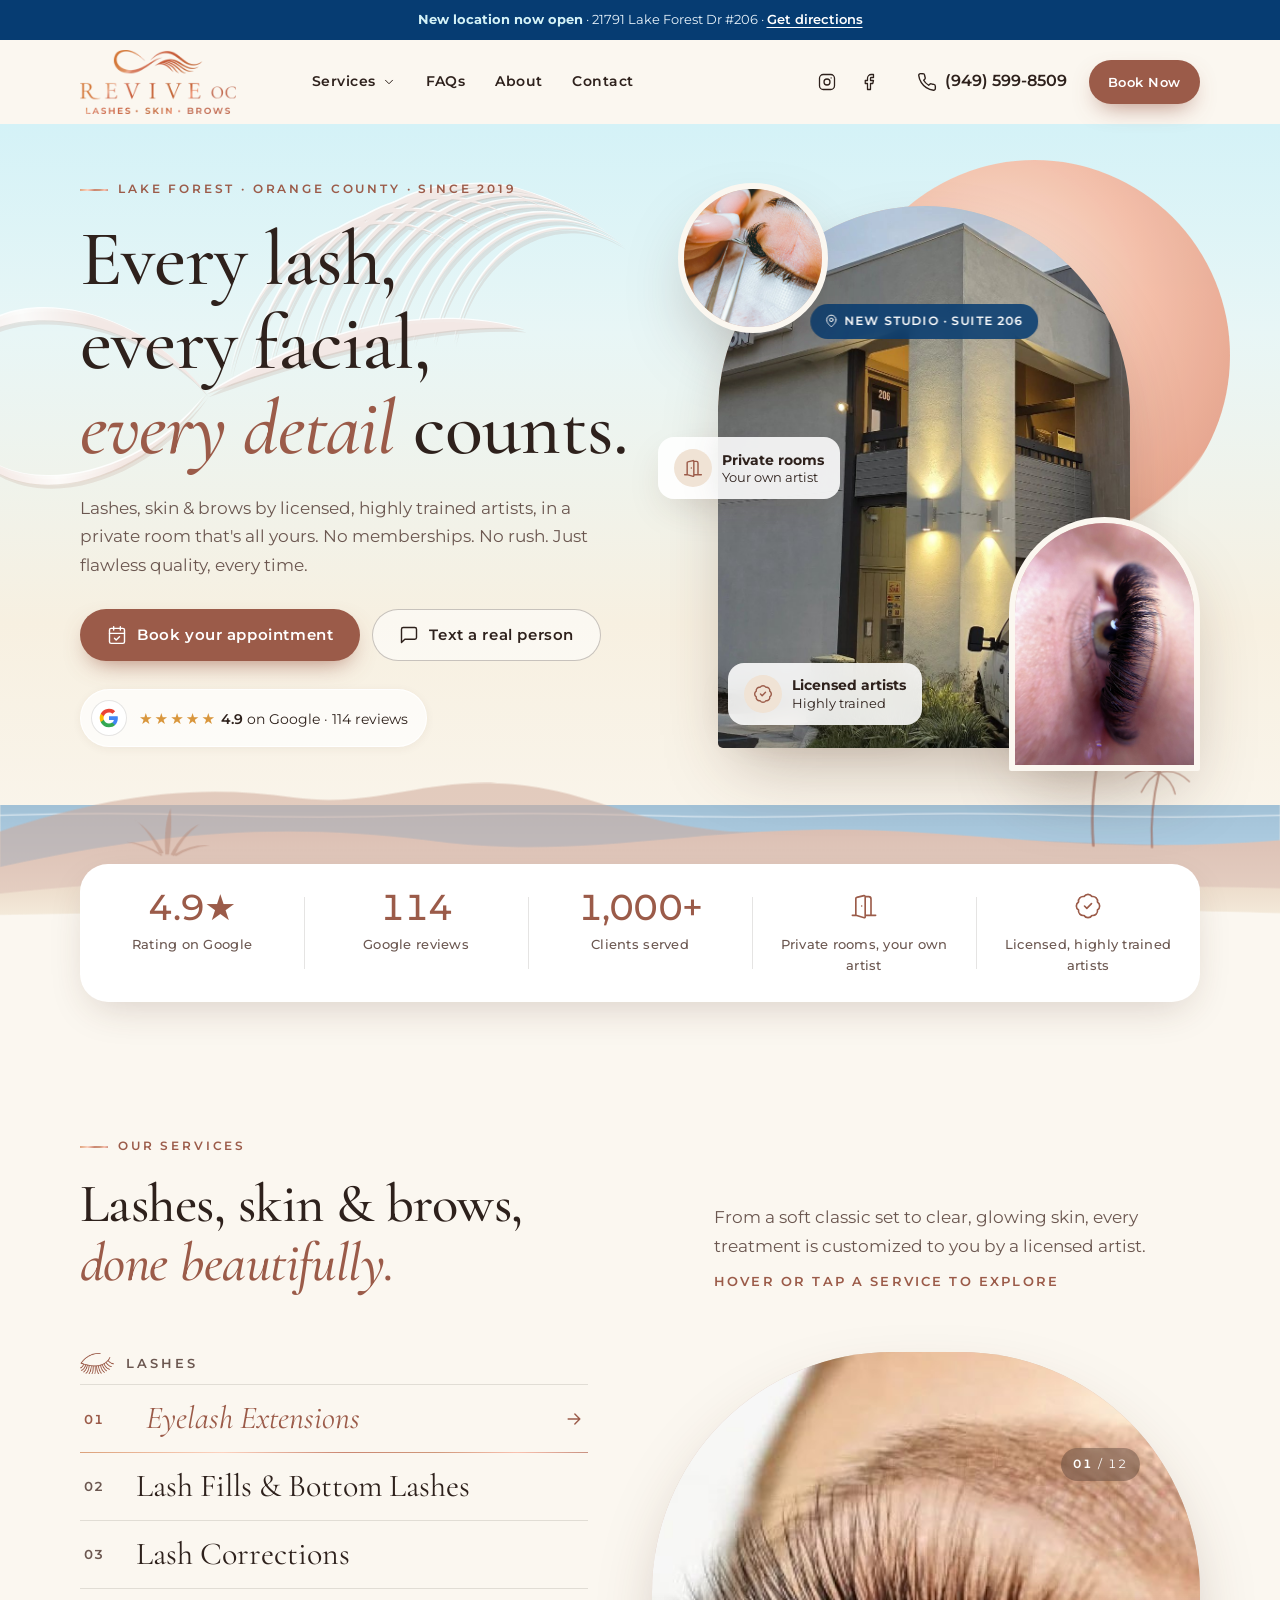
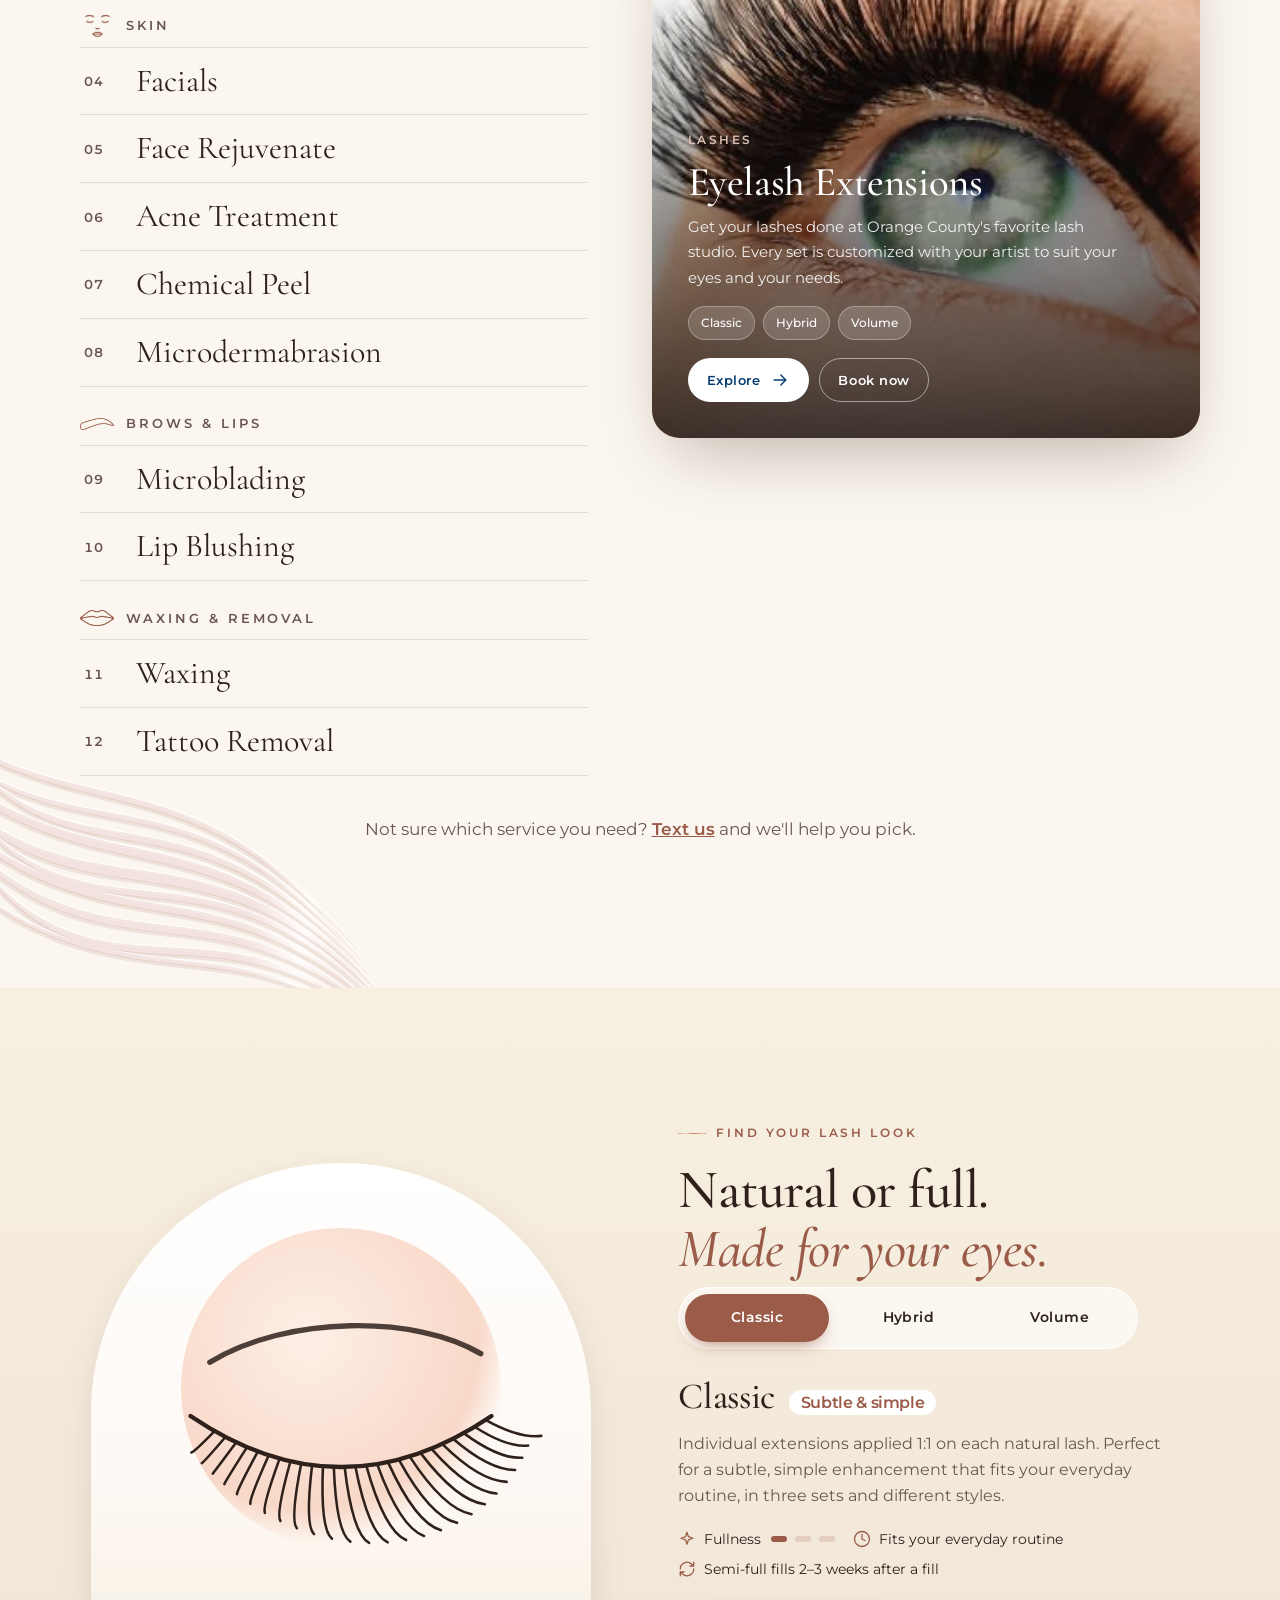
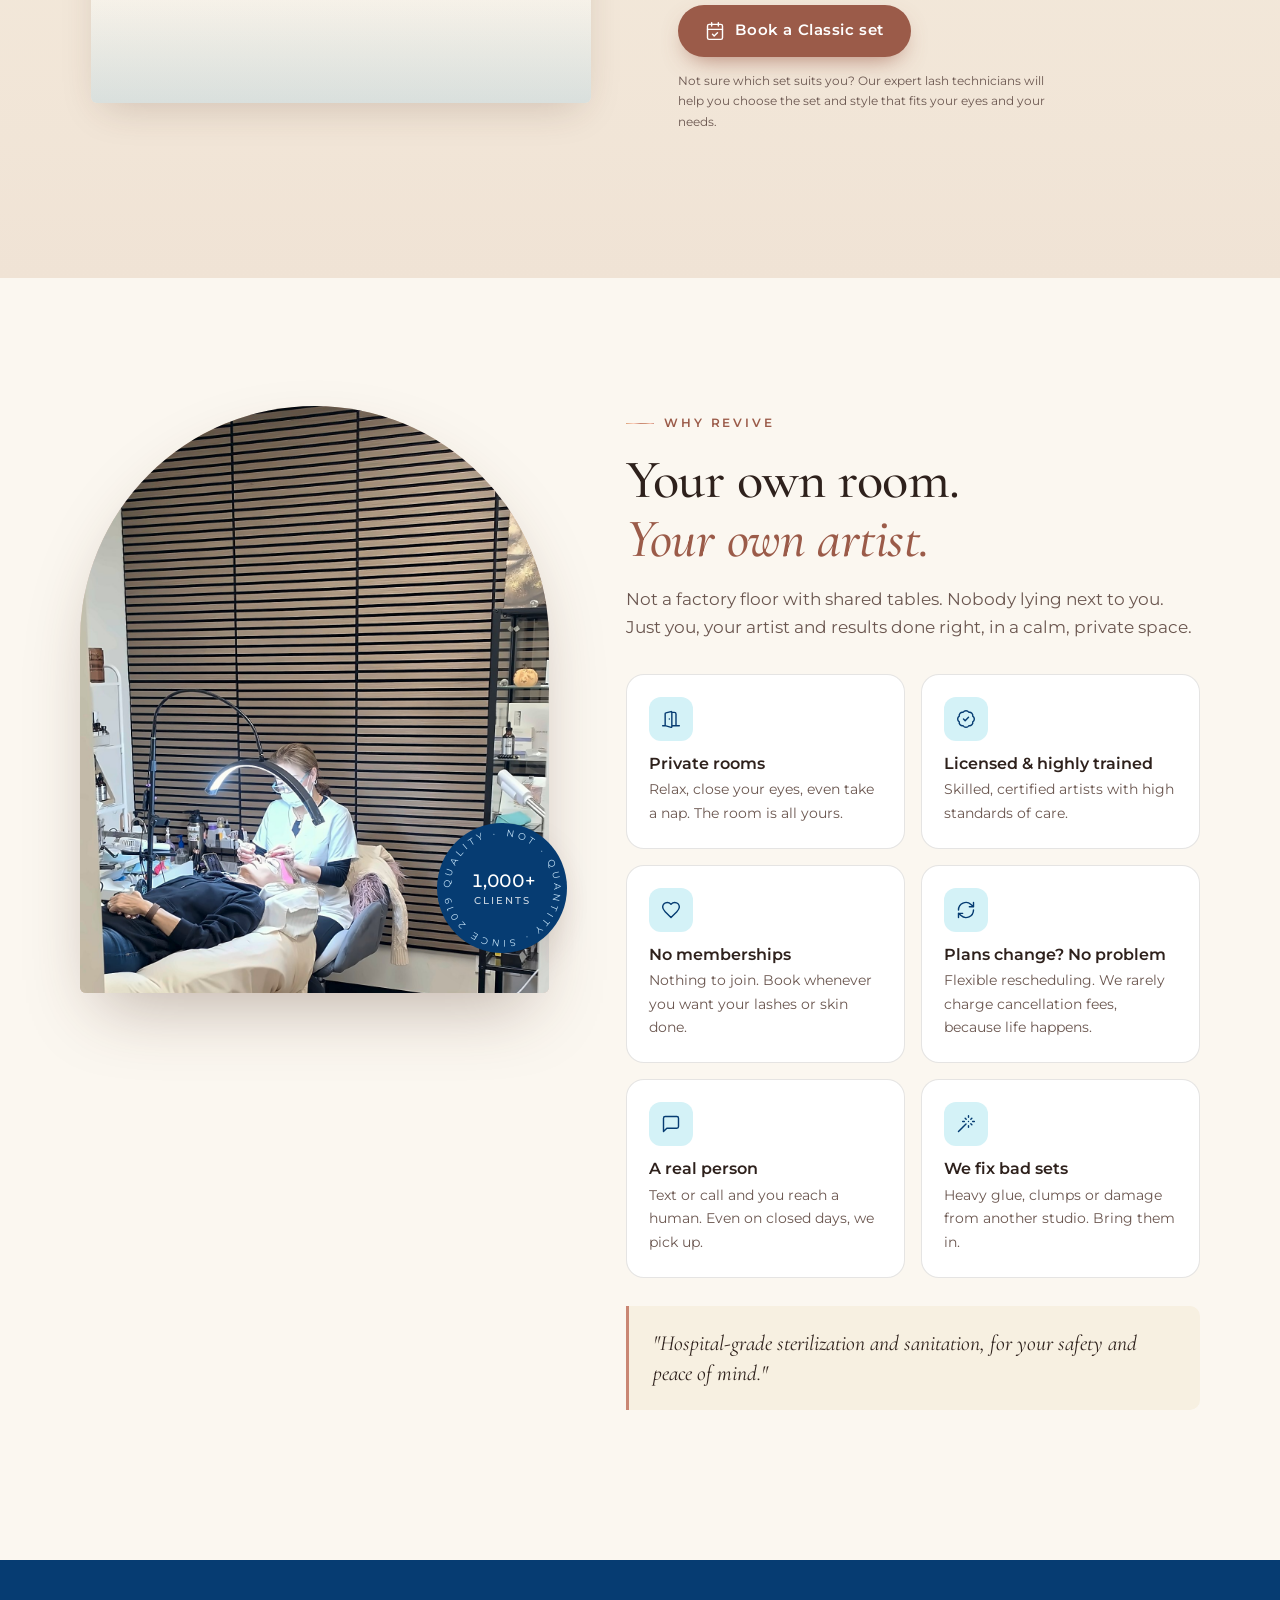
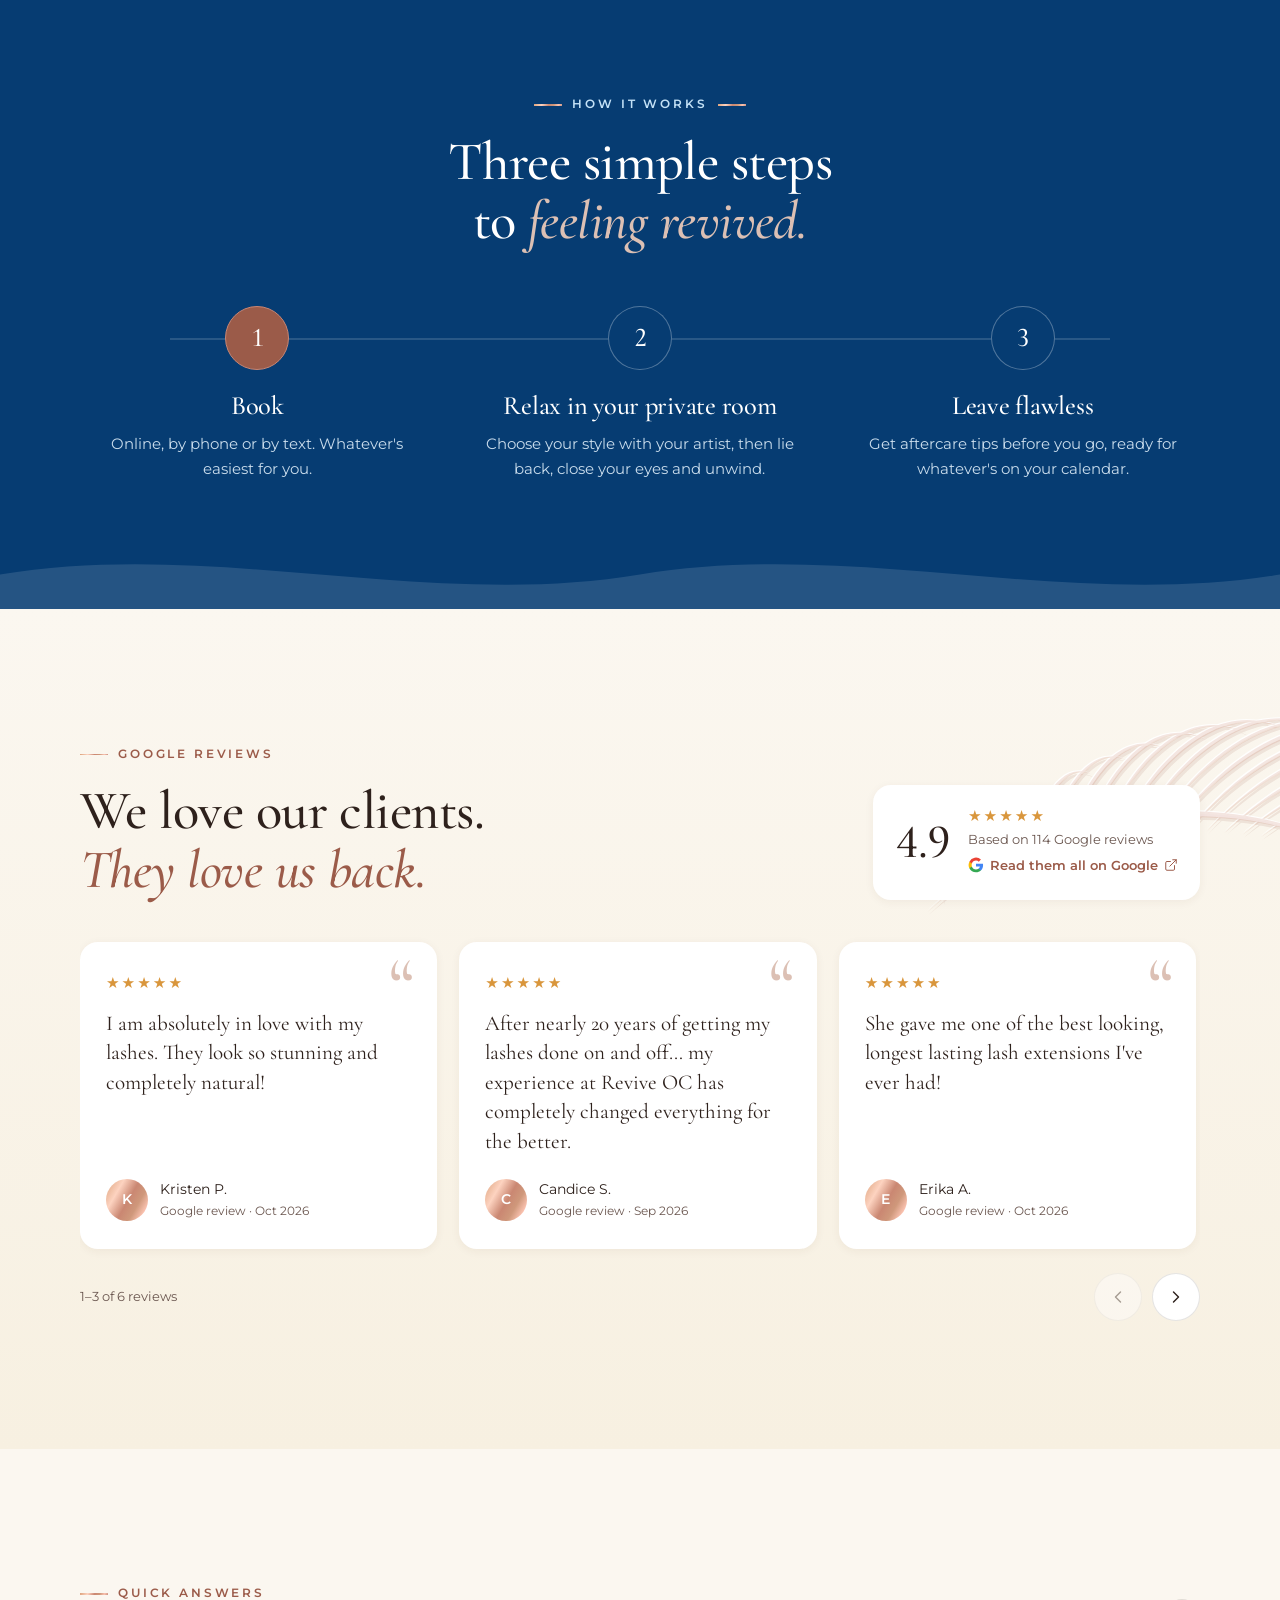
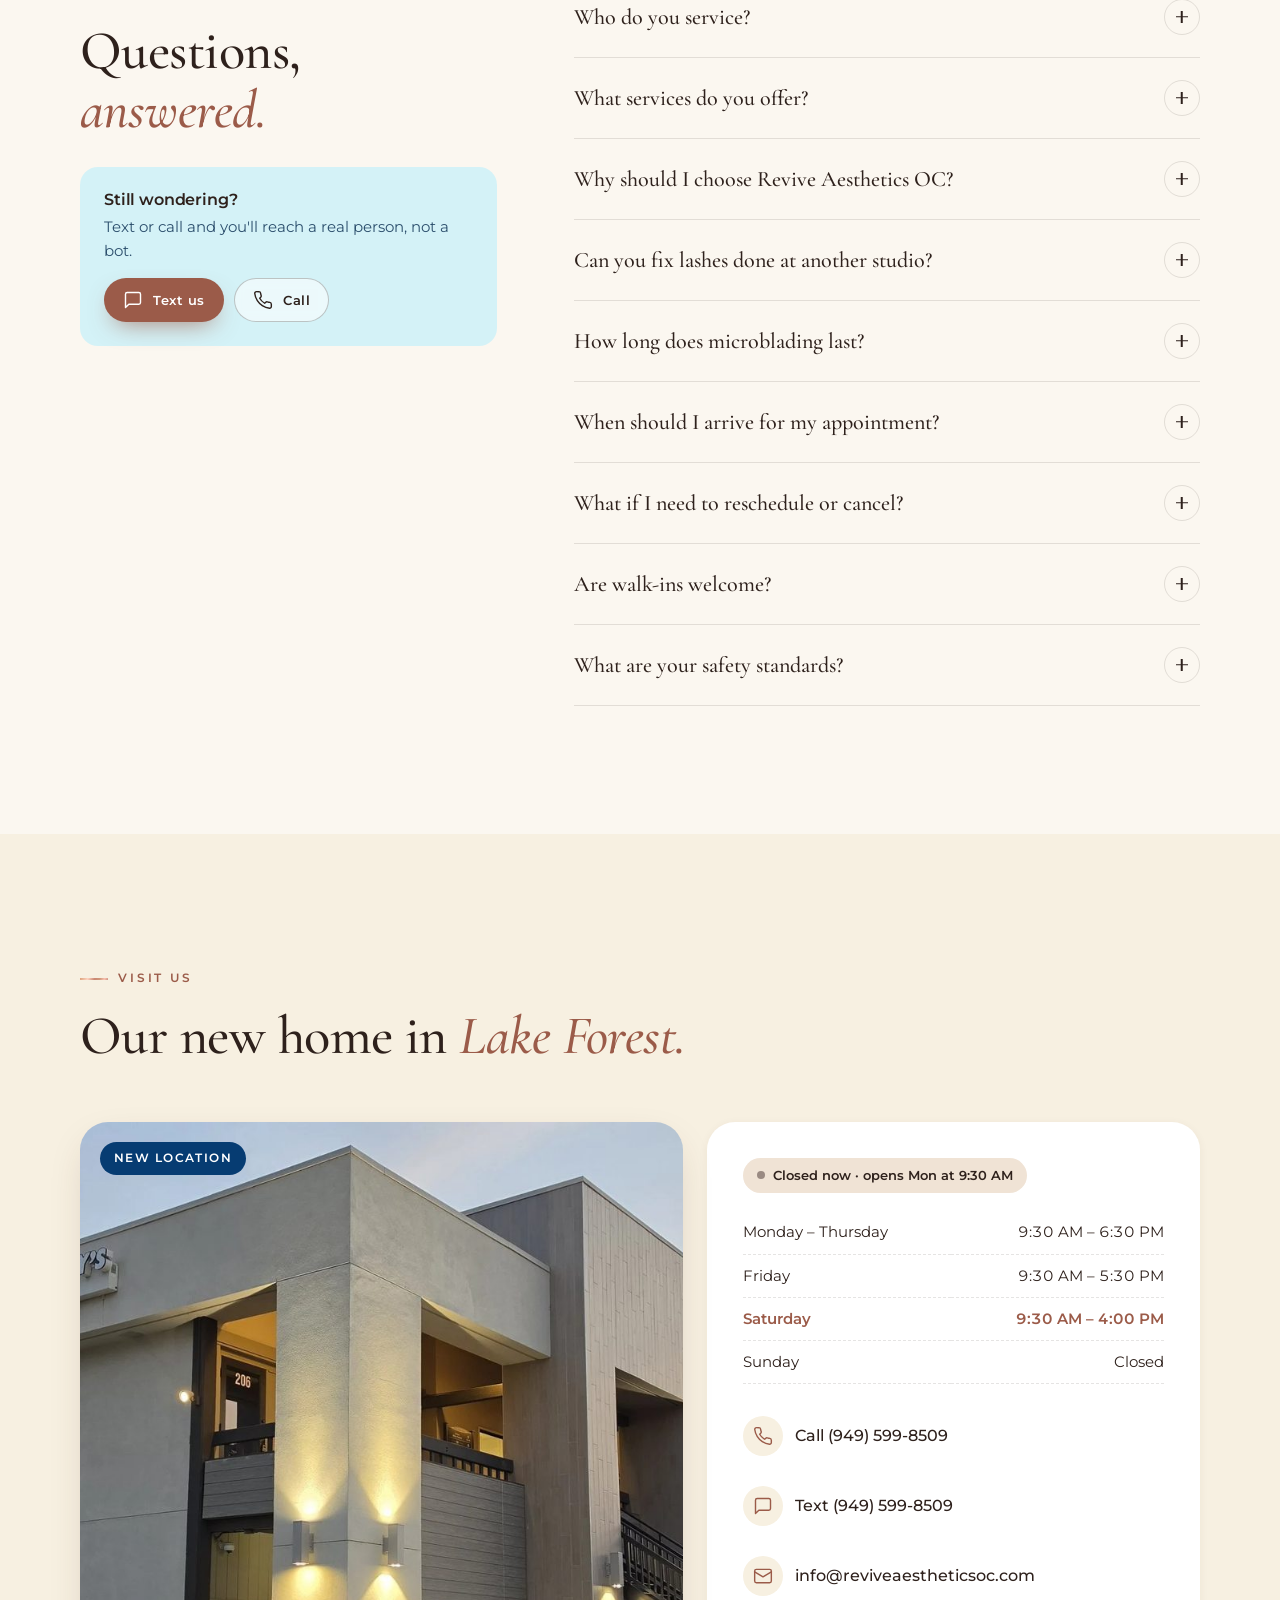
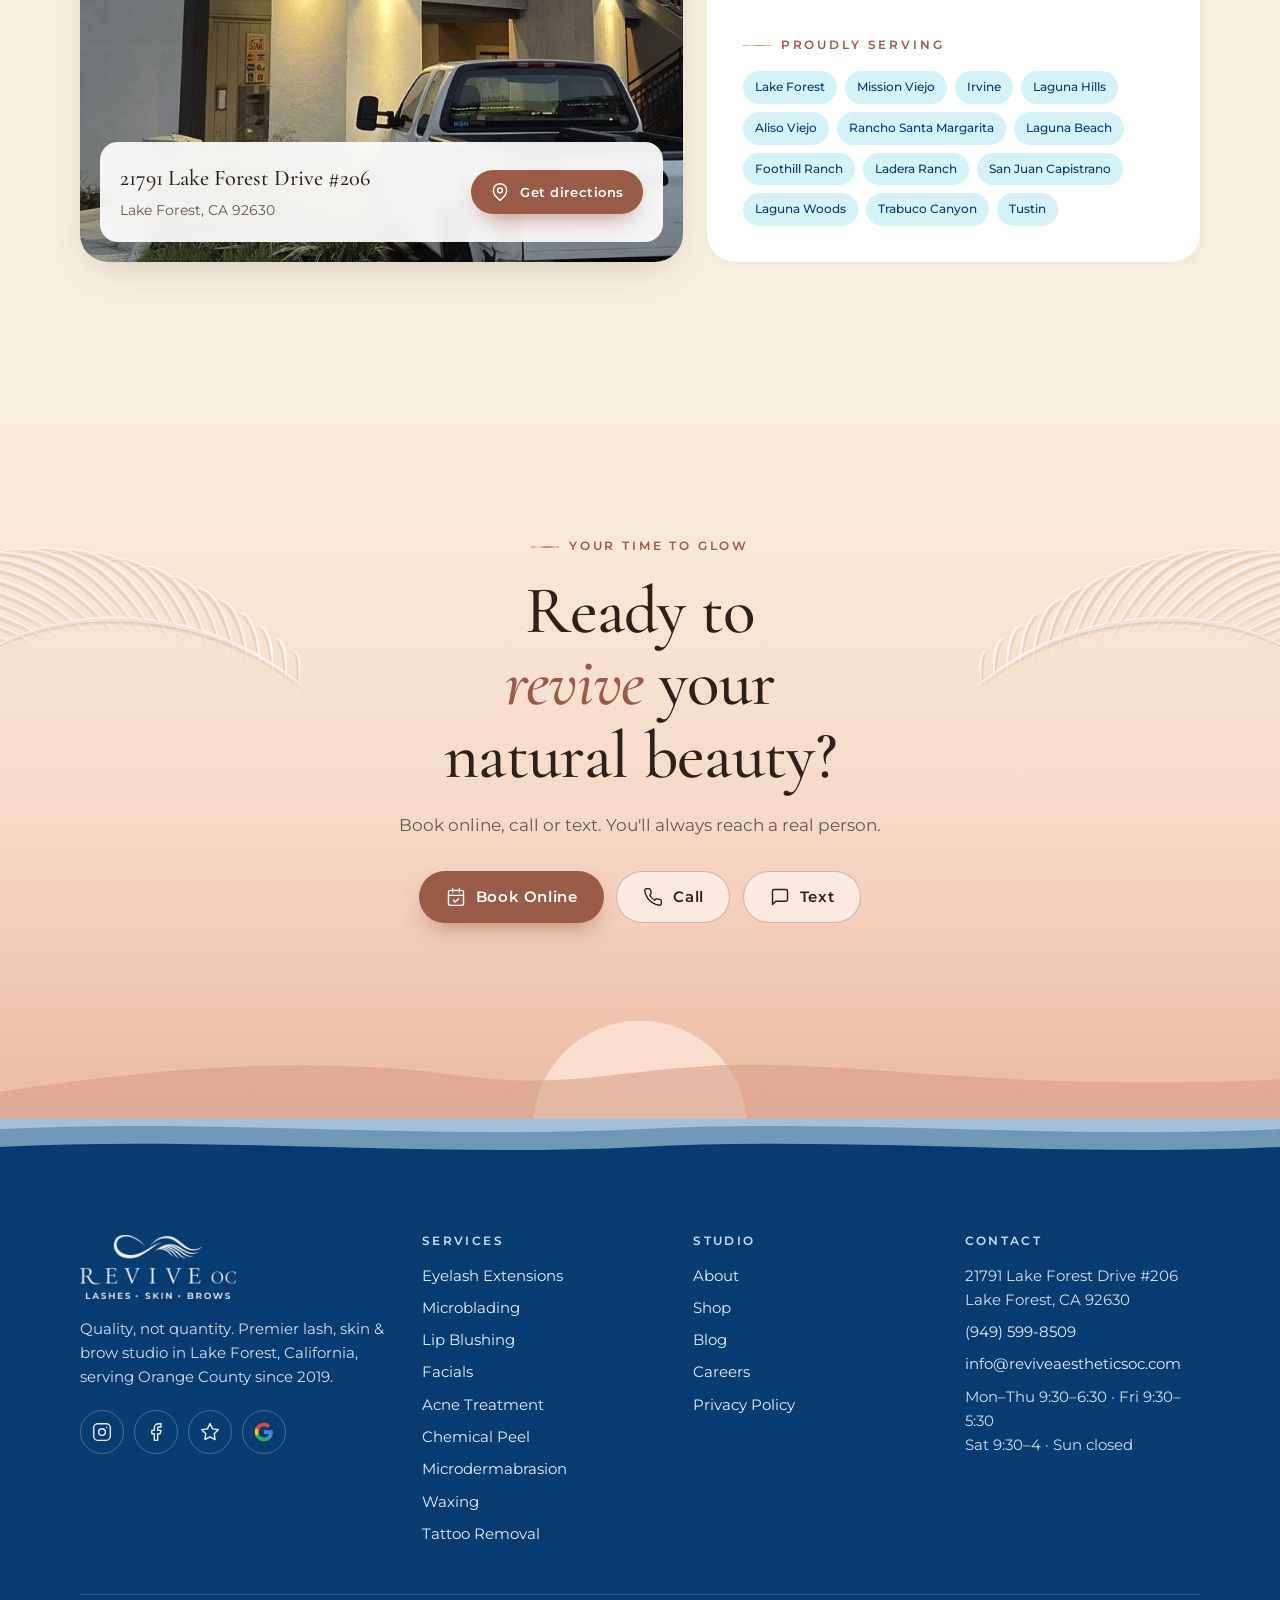
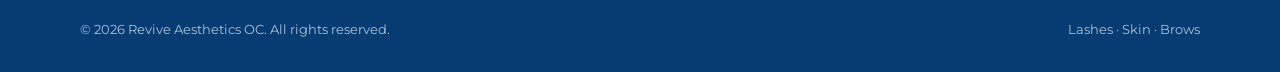
==== commit 3368a5a5: "More varied lash elements: logo wing, lash lines and strands; keep clear of the beach Co-Authored-By" ====
--- a/current.html
+++ b/current.html
@@ -113,17 +113,18 @@
 <main id="main">
 <!-- HERO -->
 <section class="has-lash hero" id="top">
-  <div class="lashwrap lw-hero lw-light" aria-hidden="true"><svg class="lashdeco" viewBox="0 0 1000 700" preserveAspectRatio="xMidYMid meet" aria-hidden="true" focusable="false">
+  <div class="lashwrap lw-hero-wing lw-light" aria-hidden="true"><svg class="lashdeco ld-wing" viewBox="0 0 1000 700" preserveAspectRatio="xMidYMid meet" aria-hidden="true" focusable="false">
       <defs>
         <linearGradient id="lash0-g" gradientUnits="userSpaceOnUse" x1="0" y1="0" x2="1400" y2="-300">
           <stop offset="0" stop-color="#c98673"/><stop offset=".42" stop-color="#c98673"/>
-          <stop offset=".5" stop-color="#fdd3c0"/><stop offset=".58" stop-color="#c98673"/><stop offset="1" stop-color="#c98673"/>
+          <stop offset=".5" stop-color="#fff6ef"/><stop offset=".58" stop-color="#c98673"/><stop offset="1" stop-color="#c98673"/>
           <animateTransform attributeName="gradientTransform" type="translate" from="-1400 300" to="1100 -240" dur="11s" repeatCount="indefinite"/>
         </linearGradient>
       </defs>
       <g>
-        <g class="lashdeco-shadow" fill="#9b5b49" transform="translate(3 5)"><path d="M-80.0 760.0 C300.0 300.0 600.0 760.0 1080.0 120.0 C607.2 773.1 307.2 313.1 -80.0 760.0Z"/><path d="M-66.2 731.5 C316.1 267.8 606.9 709.4 896.6 218.2 C618.5 731.2 327.7 289.6 -66.2 731.5Z"/><path d="M-52.4 703.0 C332.2 235.6 613.8 658.8 989.4 114.0 C626.5 681.2 344.9 258.0 -52.4 703.0Z"/><path d="M-38.6 674.4 C348.3 203.4 620.7 608.2 1080.0 20.0 C633.2 629.5 360.8 224.7 -38.6 674.4Z"/><path d="M-24.8 645.9 C364.4 171.2 627.6 557.6 903.2 129.9 C638.3 576.9 375.1 190.5 -24.8 645.9Z"/><path d="M-11.0 617.4 C380.5 139.0 634.5 507.0 992.7 62.5 C650.4 535.7 396.4 167.7 -11.0 617.4Z"/><path d="M2.8 588.9 C396.6 106.8 641.4 456.4 1080.0 -50.0 C655.7 480.5 410.9 130.9 2.8 588.9Z"/><path d="M16.6 560.4 C412.7 74.6 648.3 405.8 909.9 28.2 C659.9 425.4 424.3 94.2 16.6 560.4Z"/><path d="M30.4 531.8 C428.8 42.4 655.2 355.2 996.0 -12.7 C663.9 370.6 437.5 57.8 30.4 531.8Z"/><path d="M44.2 503.3 C444.9 10.2 662.1 304.6 1080.0 -97.4 C672.1 321.8 454.9 27.4 44.2 503.3Z"/></g>
-        <g class="lashdeco-main" fill="url(#lash0-g)"><path d="M-80.0 760.0 C300.0 300.0 600.0 760.0 1080.0 120.0 C607.2 773.1 307.2 313.1 -80.0 760.0Z"/><path d="M-66.2 731.5 C316.1 267.8 606.9 709.4 896.6 218.2 C618.5 731.2 327.7 289.6 -66.2 731.5Z"/><path d="M-52.4 703.0 C332.2 235.6 613.8 658.8 989.4 114.0 C626.5 681.2 344.9 258.0 -52.4 703.0Z"/><path d="M-38.6 674.4 C348.3 203.4 620.7 608.2 1080.0 20.0 C633.2 629.5 360.8 224.7 -38.6 674.4Z"/><path d="M-24.8 645.9 C364.4 171.2 627.6 557.6 903.2 129.9 C638.3 576.9 375.1 190.5 -24.8 645.9Z"/><path d="M-11.0 617.4 C380.5 139.0 634.5 507.0 992.7 62.5 C650.4 535.7 396.4 167.7 -11.0 617.4Z"/><path d="M2.8 588.9 C396.6 106.8 641.4 456.4 1080.0 -50.0 C655.7 480.5 410.9 130.9 2.8 588.9Z"/><path d="M16.6 560.4 C412.7 74.6 648.3 405.8 909.9 28.2 C659.9 425.4 424.3 94.2 16.6 560.4Z"/><path d="M30.4 531.8 C428.8 42.4 655.2 355.2 996.0 -12.7 C663.9 370.6 437.5 57.8 30.4 531.8Z"/><path d="M44.2 503.3 C444.9 10.2 662.1 304.6 1080.0 -97.4 C672.1 321.8 454.9 27.4 44.2 503.3Z"/></g>
+        <g class="lashdeco-shadow" fill="#9b5b49" transform="translate(3 5)"><path d="M460.0 500.0 C320.0 340.0 20.0 330.0 30.0 500.0 C20.0 300.0 320.0 310.0 460.0 500.0Z"/><path d="M30.0 500.0 C40.0 690.0 320.0 680.0 460.0 500.0 C320.0 702.0 40.0 712.0 30.0 500.0Z"/><path d="M460.0 500.0 C620.0 400.0 830.0 340.0 1000.0 390.0 C838.0 379.2 628.0 439.2 460.0 500.0Z"/><path d="M500.0 470.0 C545.5 235.1 734.9 144.2 886.4 250.3 C740.2 153.6 550.8 244.6 500.0 470.0Z"/><path d="M534.5 461.7 C582.4 214.4 781.8 118.7 941.4 230.3 C787.6 128.8 588.2 224.5 534.5 461.7Z"/><path d="M569.1 454.0 C619.3 194.9 828.3 94.5 995.5 211.6 C834.5 105.4 625.4 205.7 569.1 454.0Z"/><path d="M603.6 447.1 C655.9 177.0 873.7 72.4 1048.0 194.4 C880.3 84.0 662.5 188.5 603.6 447.1Z"/><path d="M638.2 440.7 C689.6 174.8 904.1 71.9 1075.6 192.0 C911.0 84.0 696.5 186.9 638.2 440.7Z"/><path d="M672.7 435.1 C722.0 180.6 927.2 82.0 1091.4 197.0 C933.7 93.4 728.4 191.9 672.7 435.1Z"/><path d="M707.3 430.1 C754.2 187.7 949.7 93.9 1106.0 203.3 C955.7 104.5 760.2 198.3 707.3 430.1Z"/><path d="M741.8 425.7 C786.3 196.0 971.6 107.0 1119.9 210.8 C977.3 116.9 791.9 205.9 741.8 425.7Z"/><path d="M776.4 422.1 C818.3 205.2 993.2 121.3 1133.1 219.2 C998.4 130.5 823.6 214.4 776.4 422.1Z"/><path d="M810.9 419.0 C850.3 215.4 1014.5 136.6 1145.9 228.6 C1019.4 145.1 855.2 223.9 810.9 419.0Z"/><path d="M845.5 416.7 C882.3 226.5 1035.6 152.9 1158.3 238.8 C1040.0 160.7 886.7 234.3 845.5 416.7Z"/><path d="M880.0 415.0 C914.2 238.5 1056.5 170.2 1170.3 249.9 C1060.5 177.3 918.2 245.6 880.0 415.0Z"/></g>
+        <g class="lashdeco-hl" fill="#fff" transform="translate(-2 -2)"><path d="M460.0 500.0 C320.0 340.0 20.0 330.0 30.0 500.0 C20.0 300.0 320.0 310.0 460.0 500.0Z"/><path d="M30.0 500.0 C40.0 690.0 320.0 680.0 460.0 500.0 C320.0 702.0 40.0 712.0 30.0 500.0Z"/><path d="M460.0 500.0 C620.0 400.0 830.0 340.0 1000.0 390.0 C838.0 379.2 628.0 439.2 460.0 500.0Z"/><path d="M500.0 470.0 C545.5 235.1 734.9 144.2 886.4 250.3 C740.2 153.6 550.8 244.6 500.0 470.0Z"/><path d="M534.5 461.7 C582.4 214.4 781.8 118.7 941.4 230.3 C787.6 128.8 588.2 224.5 534.5 461.7Z"/><path d="M569.1 454.0 C619.3 194.9 828.3 94.5 995.5 211.6 C834.5 105.4 625.4 205.7 569.1 454.0Z"/><path d="M603.6 447.1 C655.9 177.0 873.7 72.4 1048.0 194.4 C880.3 84.0 662.5 188.5 603.6 447.1Z"/><path d="M638.2 440.7 C689.6 174.8 904.1 71.9 1075.6 192.0 C911.0 84.0 696.5 186.9 638.2 440.7Z"/><path d="M672.7 435.1 C722.0 180.6 927.2 82.0 1091.4 197.0 C933.7 93.4 728.4 191.9 672.7 435.1Z"/><path d="M707.3 430.1 C754.2 187.7 949.7 93.9 1106.0 203.3 C955.7 104.5 760.2 198.3 707.3 430.1Z"/><path d="M741.8 425.7 C786.3 196.0 971.6 107.0 1119.9 210.8 C977.3 116.9 791.9 205.9 741.8 425.7Z"/><path d="M776.4 422.1 C818.3 205.2 993.2 121.3 1133.1 219.2 C998.4 130.5 823.6 214.4 776.4 422.1Z"/><path d="M810.9 419.0 C850.3 215.4 1014.5 136.6 1145.9 228.6 C1019.4 145.1 855.2 223.9 810.9 419.0Z"/><path d="M845.5 416.7 C882.3 226.5 1035.6 152.9 1158.3 238.8 C1040.0 160.7 886.7 234.3 845.5 416.7Z"/><path d="M880.0 415.0 C914.2 238.5 1056.5 170.2 1170.3 249.9 C1060.5 177.3 918.2 245.6 880.0 415.0Z"/></g>
+        <g class="lashdeco-main" fill="url(#lash0-g)"><path d="M460.0 500.0 C320.0 340.0 20.0 330.0 30.0 500.0 C20.0 300.0 320.0 310.0 460.0 500.0Z"/><path d="M30.0 500.0 C40.0 690.0 320.0 680.0 460.0 500.0 C320.0 702.0 40.0 712.0 30.0 500.0Z"/><path d="M460.0 500.0 C620.0 400.0 830.0 340.0 1000.0 390.0 C838.0 379.2 628.0 439.2 460.0 500.0Z"/><path d="M500.0 470.0 C545.5 235.1 734.9 144.2 886.4 250.3 C740.2 153.6 550.8 244.6 500.0 470.0Z"/><path d="M534.5 461.7 C582.4 214.4 781.8 118.7 941.4 230.3 C787.6 128.8 588.2 224.5 534.5 461.7Z"/><path d="M569.1 454.0 C619.3 194.9 828.3 94.5 995.5 211.6 C834.5 105.4 625.4 205.7 569.1 454.0Z"/><path d="M603.6 447.1 C655.9 177.0 873.7 72.4 1048.0 194.4 C880.3 84.0 662.5 188.5 603.6 447.1Z"/><path d="M638.2 440.7 C689.6 174.8 904.1 71.9 1075.6 192.0 C911.0 84.0 696.5 186.9 638.2 440.7Z"/><path d="M672.7 435.1 C722.0 180.6 927.2 82.0 1091.4 197.0 C933.7 93.4 728.4 191.9 672.7 435.1Z"/><path d="M707.3 430.1 C754.2 187.7 949.7 93.9 1106.0 203.3 C955.7 104.5 760.2 198.3 707.3 430.1Z"/><path d="M741.8 425.7 C786.3 196.0 971.6 107.0 1119.9 210.8 C977.3 116.9 791.9 205.9 741.8 425.7Z"/><path d="M776.4 422.1 C818.3 205.2 993.2 121.3 1133.1 219.2 C998.4 130.5 823.6 214.4 776.4 422.1Z"/><path d="M810.9 419.0 C850.3 215.4 1014.5 136.6 1145.9 228.6 C1019.4 145.1 855.2 223.9 810.9 419.0Z"/><path d="M845.5 416.7 C882.3 226.5 1035.6 152.9 1158.3 238.8 C1040.0 160.7 886.7 234.3 845.5 416.7Z"/><path d="M880.0 415.0 C914.2 238.5 1056.5 170.2 1170.3 249.9 C1060.5 177.3 918.2 245.6 880.0 415.0Z"/></g>
       </g>
     </svg></div>
   <div class="wrap hero-grid">
@@ -192,16 +193,17 @@
 
 <!-- SERVICES -->
 <section class="has-lash sec services" id="services">
-  <div class="lashwrap lw-services lw-light" aria-hidden="true"><svg class="lashdeco" viewBox="0 0 1000 700" preserveAspectRatio="xMidYMid meet" aria-hidden="true" focusable="false">
+  <div class="lashwrap lw-services lw-light" aria-hidden="true"><svg class="lashdeco ld-ribbons" viewBox="0 0 1000 700" preserveAspectRatio="xMidYMid meet" aria-hidden="true" focusable="false">
       <defs>
         <linearGradient id="lash1-g" gradientUnits="userSpaceOnUse" x1="0" y1="0" x2="1400" y2="-300">
           <stop offset="0" stop-color="#c98673"/><stop offset=".42" stop-color="#c98673"/>
-          <stop offset=".5" stop-color="#fdd3c0"/><stop offset=".58" stop-color="#c98673"/><stop offset="1" stop-color="#c98673"/>
+          <stop offset=".5" stop-color="#fff6ef"/><stop offset=".58" stop-color="#c98673"/><stop offset="1" stop-color="#c98673"/>
           <animateTransform attributeName="gradientTransform" type="translate" from="-1400 300" to="1100 -240" dur="11s" repeatCount="indefinite"/>
         </linearGradient>
       </defs>
       <g transform="translate(1000 0) scale(-1 1)">
         <g class="lashdeco-shadow" fill="#9b5b49" transform="translate(3 5)"><path d="M-80.0 760.0 C300.0 300.0 600.0 760.0 1080.0 120.0 C607.2 773.1 307.2 313.1 -80.0 760.0Z"/><path d="M-66.2 731.5 C316.1 267.8 606.9 709.4 896.6 218.2 C618.5 731.2 327.7 289.6 -66.2 731.5Z"/><path d="M-52.4 703.0 C332.2 235.6 613.8 658.8 989.4 114.0 C626.5 681.2 344.9 258.0 -52.4 703.0Z"/><path d="M-38.6 674.4 C348.3 203.4 620.7 608.2 1080.0 20.0 C633.2 629.5 360.8 224.7 -38.6 674.4Z"/><path d="M-24.8 645.9 C364.4 171.2 627.6 557.6 903.2 129.9 C638.3 576.9 375.1 190.5 -24.8 645.9Z"/><path d="M-11.0 617.4 C380.5 139.0 634.5 507.0 992.7 62.5 C650.4 535.7 396.4 167.7 -11.0 617.4Z"/><path d="M2.8 588.9 C396.6 106.8 641.4 456.4 1080.0 -50.0 C655.7 480.5 410.9 130.9 2.8 588.9Z"/><path d="M16.6 560.4 C412.7 74.6 648.3 405.8 909.9 28.2 C659.9 425.4 424.3 94.2 16.6 560.4Z"/><path d="M30.4 531.8 C428.8 42.4 655.2 355.2 996.0 -12.7 C663.9 370.6 437.5 57.8 30.4 531.8Z"/><path d="M44.2 503.3 C444.9 10.2 662.1 304.6 1080.0 -97.4 C672.1 321.8 454.9 27.4 44.2 503.3Z"/></g>
+        <g class="lashdeco-hl" fill="#fff" transform="translate(-2 -2)"><path d="M-80.0 760.0 C300.0 300.0 600.0 760.0 1080.0 120.0 C607.2 773.1 307.2 313.1 -80.0 760.0Z"/><path d="M-66.2 731.5 C316.1 267.8 606.9 709.4 896.6 218.2 C618.5 731.2 327.7 289.6 -66.2 731.5Z"/><path d="M-52.4 703.0 C332.2 235.6 613.8 658.8 989.4 114.0 C626.5 681.2 344.9 258.0 -52.4 703.0Z"/><path d="M-38.6 674.4 C348.3 203.4 620.7 608.2 1080.0 20.0 C633.2 629.5 360.8 224.7 -38.6 674.4Z"/><path d="M-24.8 645.9 C364.4 171.2 627.6 557.6 903.2 129.9 C638.3 576.9 375.1 190.5 -24.8 645.9Z"/><path d="M-11.0 617.4 C380.5 139.0 634.5 507.0 992.7 62.5 C650.4 535.7 396.4 167.7 -11.0 617.4Z"/><path d="M2.8 588.9 C396.6 106.8 641.4 456.4 1080.0 -50.0 C655.7 480.5 410.9 130.9 2.8 588.9Z"/><path d="M16.6 560.4 C412.7 74.6 648.3 405.8 909.9 28.2 C659.9 425.4 424.3 94.2 16.6 560.4Z"/><path d="M30.4 531.8 C428.8 42.4 655.2 355.2 996.0 -12.7 C663.9 370.6 437.5 57.8 30.4 531.8Z"/><path d="M44.2 503.3 C444.9 10.2 662.1 304.6 1080.0 -97.4 C672.1 321.8 454.9 27.4 44.2 503.3Z"/></g>
         <g class="lashdeco-main" fill="url(#lash1-g)"><path d="M-80.0 760.0 C300.0 300.0 600.0 760.0 1080.0 120.0 C607.2 773.1 307.2 313.1 -80.0 760.0Z"/><path d="M-66.2 731.5 C316.1 267.8 606.9 709.4 896.6 218.2 C618.5 731.2 327.7 289.6 -66.2 731.5Z"/><path d="M-52.4 703.0 C332.2 235.6 613.8 658.8 989.4 114.0 C626.5 681.2 344.9 258.0 -52.4 703.0Z"/><path d="M-38.6 674.4 C348.3 203.4 620.7 608.2 1080.0 20.0 C633.2 629.5 360.8 224.7 -38.6 674.4Z"/><path d="M-24.8 645.9 C364.4 171.2 627.6 557.6 903.2 129.9 C638.3 576.9 375.1 190.5 -24.8 645.9Z"/><path d="M-11.0 617.4 C380.5 139.0 634.5 507.0 992.7 62.5 C650.4 535.7 396.4 167.7 -11.0 617.4Z"/><path d="M2.8 588.9 C396.6 106.8 641.4 456.4 1080.0 -50.0 C655.7 480.5 410.9 130.9 2.8 588.9Z"/><path d="M16.6 560.4 C412.7 74.6 648.3 405.8 909.9 28.2 C659.9 425.4 424.3 94.2 16.6 560.4Z"/><path d="M30.4 531.8 C428.8 42.4 655.2 355.2 996.0 -12.7 C663.9 370.6 437.5 57.8 30.4 531.8Z"/><path d="M44.2 503.3 C444.9 10.2 662.1 304.6 1080.0 -97.4 C672.1 321.8 454.9 27.4 44.2 503.3Z"/></g>
       </g>
     </svg></div>
@@ -449,17 +451,18 @@
 
 <!-- REVIEWS -->
 <section class="has-lash sec reviews" id="reviews">
-  <div class="lashwrap lw-reviews lw-light" aria-hidden="true"><svg class="lashdeco" viewBox="0 0 1000 700" preserveAspectRatio="xMidYMid meet" aria-hidden="true" focusable="false">
+  <div class="lashwrap lw-reviews lw-light" aria-hidden="true"><svg class="lashdeco ld-fan" viewBox="0 0 1000 700" preserveAspectRatio="xMidYMid meet" aria-hidden="true" focusable="false">
       <defs>
         <linearGradient id="lash2-g" gradientUnits="userSpaceOnUse" x1="0" y1="0" x2="1400" y2="-300">
           <stop offset="0" stop-color="#c98673"/><stop offset=".42" stop-color="#c98673"/>
-          <stop offset=".5" stop-color="#fdd3c0"/><stop offset=".58" stop-color="#c98673"/><stop offset="1" stop-color="#c98673"/>
+          <stop offset=".5" stop-color="#fff6ef"/><stop offset=".58" stop-color="#c98673"/><stop offset="1" stop-color="#c98673"/>
           <animateTransform attributeName="gradientTransform" type="translate" from="-1400 300" to="1100 -240" dur="11s" repeatCount="indefinite"/>
         </linearGradient>
       </defs>
       <g>
-        <g class="lashdeco-shadow" fill="#9b5b49" transform="translate(3 5)"><path d="M-80.0 760.0 C300.0 300.0 600.0 760.0 1080.0 120.0 C607.2 773.1 307.2 313.1 -80.0 760.0Z"/><path d="M-66.2 731.5 C316.1 267.8 606.9 709.4 896.6 218.2 C618.5 731.2 327.7 289.6 -66.2 731.5Z"/><path d="M-52.4 703.0 C332.2 235.6 613.8 658.8 989.4 114.0 C626.5 681.2 344.9 258.0 -52.4 703.0Z"/><path d="M-38.6 674.4 C348.3 203.4 620.7 608.2 1080.0 20.0 C633.2 629.5 360.8 224.7 -38.6 674.4Z"/><path d="M-24.8 645.9 C364.4 171.2 627.6 557.6 903.2 129.9 C638.3 576.9 375.1 190.5 -24.8 645.9Z"/><path d="M-11.0 617.4 C380.5 139.0 634.5 507.0 992.7 62.5 C650.4 535.7 396.4 167.7 -11.0 617.4Z"/><path d="M2.8 588.9 C396.6 106.8 641.4 456.4 1080.0 -50.0 C655.7 480.5 410.9 130.9 2.8 588.9Z"/><path d="M16.6 560.4 C412.7 74.6 648.3 405.8 909.9 28.2 C659.9 425.4 424.3 94.2 16.6 560.4Z"/><path d="M30.4 531.8 C428.8 42.4 655.2 355.2 996.0 -12.7 C663.9 370.6 437.5 57.8 30.4 531.8Z"/><path d="M44.2 503.3 C444.9 10.2 662.1 304.6 1080.0 -97.4 C672.1 321.8 454.9 27.4 44.2 503.3Z"/></g>
-        <g class="lashdeco-main" fill="url(#lash2-g)"><path d="M-80.0 760.0 C300.0 300.0 600.0 760.0 1080.0 120.0 C607.2 773.1 307.2 313.1 -80.0 760.0Z"/><path d="M-66.2 731.5 C316.1 267.8 606.9 709.4 896.6 218.2 C618.5 731.2 327.7 289.6 -66.2 731.5Z"/><path d="M-52.4 703.0 C332.2 235.6 613.8 658.8 989.4 114.0 C626.5 681.2 344.9 258.0 -52.4 703.0Z"/><path d="M-38.6 674.4 C348.3 203.4 620.7 608.2 1080.0 20.0 C633.2 629.5 360.8 224.7 -38.6 674.4Z"/><path d="M-24.8 645.9 C364.4 171.2 627.6 557.6 903.2 129.9 C638.3 576.9 375.1 190.5 -24.8 645.9Z"/><path d="M-11.0 617.4 C380.5 139.0 634.5 507.0 992.7 62.5 C650.4 535.7 396.4 167.7 -11.0 617.4Z"/><path d="M2.8 588.9 C396.6 106.8 641.4 456.4 1080.0 -50.0 C655.7 480.5 410.9 130.9 2.8 588.9Z"/><path d="M16.6 560.4 C412.7 74.6 648.3 405.8 909.9 28.2 C659.9 425.4 424.3 94.2 16.6 560.4Z"/><path d="M30.4 531.8 C428.8 42.4 655.2 355.2 996.0 -12.7 C663.9 370.6 437.5 57.8 30.4 531.8Z"/><path d="M44.2 503.3 C444.9 10.2 662.1 304.6 1080.0 -97.4 C672.1 321.8 454.9 27.4 44.2 503.3Z"/></g>
+        <g class="lashdeco-shadow" fill="#9b5b49" transform="translate(3 5)"><path d="M60.0 560.0 C300.0 330.0 700.0 300.0 930.0 470.0 C701.6 315.9 301.6 345.9 60.0 560.0Z"/><path d="M92.9 539.9 C80.4 491.9 89.5 437.1 107.3 450.5 C96.5 438.2 87.4 493.0 92.9 539.9Z"/><path d="M125.9 521.2 C115.3 465.4 129.5 402.6 153.2 419.4 C138.5 405.0 124.3 467.8 125.9 521.2Z"/><path d="M159.1 503.8 C151.2 438.3 172.0 365.7 203.4 386.7 C180.2 368.8 159.4 441.4 159.1 503.8Z"/><path d="M192.5 487.8 C188.4 411.3 217.7 327.7 258.7 353.9 C224.9 331.2 195.6 414.8 192.5 487.8Z"/><path d="M226.0 473.2 C227.2 384.9 266.9 289.8 319.3 321.9 C275.9 295.3 236.2 390.4 226.0 473.2Z"/><path d="M259.7 460.0 C267.8 359.6 319.7 253.3 385.2 291.9 C327.5 259.1 275.6 365.5 259.7 460.0Z"/><path d="M293.5 448.1 C310.1 336.2 375.9 219.3 456.0 264.9 C382.4 225.1 316.7 342.0 293.5 448.1Z"/><path d="M327.5 437.6 C354.1 315.1 435.0 189.1 530.7 241.8 C443.0 197.3 362.1 323.4 327.5 437.6Z"/><path d="M361.7 428.5 C399.5 296.9 496.4 163.6 608.4 223.5 C503.1 171.6 406.2 304.9 361.7 428.5Z"/><path d="M396.0 420.8 C446.0 282.0 559.2 143.9 687.3 210.6 C564.6 151.3 451.4 289.5 396.0 420.8Z"/><path d="M430.5 414.4 C493.0 271.0 622.1 130.7 765.7 203.6 C628.5 140.8 499.4 281.1 430.5 414.4Z"/><path d="M465.1 409.5 C540.0 264.0 684.0 124.4 841.7 202.6 C689.1 133.7 545.2 273.4 465.1 409.5Z"/><path d="M499.9 405.9 C586.5 261.3 743.4 125.3 913.2 207.8 C747.4 133.7 590.5 269.7 499.9 405.9Z"/><path d="M534.9 403.6 C631.6 262.9 799.1 133.4 978.2 218.6 C803.7 144.4 636.2 273.9 534.9 403.6Z"/><path d="M570.0 402.8 C675.0 268.6 849.7 148.2 1034.8 234.6 C853.3 158.0 678.6 278.5 570.0 402.8Z"/><path d="M605.3 403.3 C716.1 278.2 894.3 169.0 1081.5 255.0 C897.0 177.6 718.8 286.9 605.3 403.3Z"/><path d="M640.7 405.2 C754.4 291.3 932.1 194.9 1117.2 278.7 C935.1 206.0 757.3 302.4 640.7 405.2Z"/><path d="M676.3 408.5 C789.7 307.4 962.6 224.9 1141.5 304.7 C964.8 234.7 791.9 317.2 676.3 408.5Z"/><path d="M712.1 413.2 C821.9 325.9 985.8 257.7 1154.3 331.9 C987.3 266.1 823.4 334.3 712.1 413.2Z"/><path d="M748.0 419.2 C851.0 346.2 1002.0 291.9 1156.4 359.1 C1003.6 302.4 852.6 356.7 748.0 419.2Z"/><path d="M784.1 426.6 C877.5 367.7 1012.2 326.5 1149.1 385.5 C1013.2 335.6 878.5 376.8 784.1 426.6Z"/><path d="M820.3 435.4 C901.8 389.8 1017.6 360.2 1134.7 410.2 C1018.2 368.0 902.4 397.6 820.3 435.4Z"/><path d="M856.7 445.6 C924.7 411.9 1020.1 392.1 1116.1 432.8 C1020.5 401.4 925.2 421.3 856.7 445.6Z"/><path d="M893.3 457.1 C947.5 433.6 1022.5 421.4 1097.8 453.0 C1022.6 429.3 947.6 441.5 893.3 457.1Z"/></g>
+        <g class="lashdeco-hl" fill="#fff" transform="translate(-2 -2)"><path d="M60.0 560.0 C300.0 330.0 700.0 300.0 930.0 470.0 C701.6 315.9 301.6 345.9 60.0 560.0Z"/><path d="M92.9 539.9 C80.4 491.9 89.5 437.1 107.3 450.5 C96.5 438.2 87.4 493.0 92.9 539.9Z"/><path d="M125.9 521.2 C115.3 465.4 129.5 402.6 153.2 419.4 C138.5 405.0 124.3 467.8 125.9 521.2Z"/><path d="M159.1 503.8 C151.2 438.3 172.0 365.7 203.4 386.7 C180.2 368.8 159.4 441.4 159.1 503.8Z"/><path d="M192.5 487.8 C188.4 411.3 217.7 327.7 258.7 353.9 C224.9 331.2 195.6 414.8 192.5 487.8Z"/><path d="M226.0 473.2 C227.2 384.9 266.9 289.8 319.3 321.9 C275.9 295.3 236.2 390.4 226.0 473.2Z"/><path d="M259.7 460.0 C267.8 359.6 319.7 253.3 385.2 291.9 C327.5 259.1 275.6 365.5 259.7 460.0Z"/><path d="M293.5 448.1 C310.1 336.2 375.9 219.3 456.0 264.9 C382.4 225.1 316.7 342.0 293.5 448.1Z"/><path d="M327.5 437.6 C354.1 315.1 435.0 189.1 530.7 241.8 C443.0 197.3 362.1 323.4 327.5 437.6Z"/><path d="M361.7 428.5 C399.5 296.9 496.4 163.6 608.4 223.5 C503.1 171.6 406.2 304.9 361.7 428.5Z"/><path d="M396.0 420.8 C446.0 282.0 559.2 143.9 687.3 210.6 C564.6 151.3 451.4 289.5 396.0 420.8Z"/><path d="M430.5 414.4 C493.0 271.0 622.1 130.7 765.7 203.6 C628.5 140.8 499.4 281.1 430.5 414.4Z"/><path d="M465.1 409.5 C540.0 264.0 684.0 124.4 841.7 202.6 C689.1 133.7 545.2 273.4 465.1 409.5Z"/><path d="M499.9 405.9 C586.5 261.3 743.4 125.3 913.2 207.8 C747.4 133.7 590.5 269.7 499.9 405.9Z"/><path d="M534.9 403.6 C631.6 262.9 799.1 133.4 978.2 218.6 C803.7 144.4 636.2 273.9 534.9 403.6Z"/><path d="M570.0 402.8 C675.0 268.6 849.7 148.2 1034.8 234.6 C853.3 158.0 678.6 278.5 570.0 402.8Z"/><path d="M605.3 403.3 C716.1 278.2 894.3 169.0 1081.5 255.0 C897.0 177.6 718.8 286.9 605.3 403.3Z"/><path d="M640.7 405.2 C754.4 291.3 932.1 194.9 1117.2 278.7 C935.1 206.0 757.3 302.4 640.7 405.2Z"/><path d="M676.3 408.5 C789.7 307.4 962.6 224.9 1141.5 304.7 C964.8 234.7 791.9 317.2 676.3 408.5Z"/><path d="M712.1 413.2 C821.9 325.9 985.8 257.7 1154.3 331.9 C987.3 266.1 823.4 334.3 712.1 413.2Z"/><path d="M748.0 419.2 C851.0 346.2 1002.0 291.9 1156.4 359.1 C1003.6 302.4 852.6 356.7 748.0 419.2Z"/><path d="M784.1 426.6 C877.5 367.7 1012.2 326.5 1149.1 385.5 C1013.2 335.6 878.5 376.8 784.1 426.6Z"/><path d="M820.3 435.4 C901.8 389.8 1017.6 360.2 1134.7 410.2 C1018.2 368.0 902.4 397.6 820.3 435.4Z"/><path d="M856.7 445.6 C924.7 411.9 1020.1 392.1 1116.1 432.8 C1020.5 401.4 925.2 421.3 856.7 445.6Z"/><path d="M893.3 457.1 C947.5 433.6 1022.5 421.4 1097.8 453.0 C1022.6 429.3 947.6 441.5 893.3 457.1Z"/></g>
+        <g class="lashdeco-main" fill="url(#lash2-g)"><path d="M60.0 560.0 C300.0 330.0 700.0 300.0 930.0 470.0 C701.6 315.9 301.6 345.9 60.0 560.0Z"/><path d="M92.9 539.9 C80.4 491.9 89.5 437.1 107.3 450.5 C96.5 438.2 87.4 493.0 92.9 539.9Z"/><path d="M125.9 521.2 C115.3 465.4 129.5 402.6 153.2 419.4 C138.5 405.0 124.3 467.8 125.9 521.2Z"/><path d="M159.1 503.8 C151.2 438.3 172.0 365.7 203.4 386.7 C180.2 368.8 159.4 441.4 159.1 503.8Z"/><path d="M192.5 487.8 C188.4 411.3 217.7 327.7 258.7 353.9 C224.9 331.2 195.6 414.8 192.5 487.8Z"/><path d="M226.0 473.2 C227.2 384.9 266.9 289.8 319.3 321.9 C275.9 295.3 236.2 390.4 226.0 473.2Z"/><path d="M259.7 460.0 C267.8 359.6 319.7 253.3 385.2 291.9 C327.5 259.1 275.6 365.5 259.7 460.0Z"/><path d="M293.5 448.1 C310.1 336.2 375.9 219.3 456.0 264.9 C382.4 225.1 316.7 342.0 293.5 448.1Z"/><path d="M327.5 437.6 C354.1 315.1 435.0 189.1 530.7 241.8 C443.0 197.3 362.1 323.4 327.5 437.6Z"/><path d="M361.7 428.5 C399.5 296.9 496.4 163.6 608.4 223.5 C503.1 171.6 406.2 304.9 361.7 428.5Z"/><path d="M396.0 420.8 C446.0 282.0 559.2 143.9 687.3 210.6 C564.6 151.3 451.4 289.5 396.0 420.8Z"/><path d="M430.5 414.4 C493.0 271.0 622.1 130.7 765.7 203.6 C628.5 140.8 499.4 281.1 430.5 414.4Z"/><path d="M465.1 409.5 C540.0 264.0 684.0 124.4 841.7 202.6 C689.1 133.7 545.2 273.4 465.1 409.5Z"/><path d="M499.9 405.9 C586.5 261.3 743.4 125.3 913.2 207.8 C747.4 133.7 590.5 269.7 499.9 405.9Z"/><path d="M534.9 403.6 C631.6 262.9 799.1 133.4 978.2 218.6 C803.7 144.4 636.2 273.9 534.9 403.6Z"/><path d="M570.0 402.8 C675.0 268.6 849.7 148.2 1034.8 234.6 C853.3 158.0 678.6 278.5 570.0 402.8Z"/><path d="M605.3 403.3 C716.1 278.2 894.3 169.0 1081.5 255.0 C897.0 177.6 718.8 286.9 605.3 403.3Z"/><path d="M640.7 405.2 C754.4 291.3 932.1 194.9 1117.2 278.7 C935.1 206.0 757.3 302.4 640.7 405.2Z"/><path d="M676.3 408.5 C789.7 307.4 962.6 224.9 1141.5 304.7 C964.8 234.7 791.9 317.2 676.3 408.5Z"/><path d="M712.1 413.2 C821.9 325.9 985.8 257.7 1154.3 331.9 C987.3 266.1 823.4 334.3 712.1 413.2Z"/><path d="M748.0 419.2 C851.0 346.2 1002.0 291.9 1156.4 359.1 C1003.6 302.4 852.6 356.7 748.0 419.2Z"/><path d="M784.1 426.6 C877.5 367.7 1012.2 326.5 1149.1 385.5 C1013.2 335.6 878.5 376.8 784.1 426.6Z"/><path d="M820.3 435.4 C901.8 389.8 1017.6 360.2 1134.7 410.2 C1018.2 368.0 902.4 397.6 820.3 435.4Z"/><path d="M856.7 445.6 C924.7 411.9 1020.1 392.1 1116.1 432.8 C1020.5 401.4 925.2 421.3 856.7 445.6Z"/><path d="M893.3 457.1 C947.5 433.6 1022.5 421.4 1097.8 453.0 C1022.6 429.3 947.6 441.5 893.3 457.1Z"/></g>
       </g>
     </svg></div>
   <div class="wrap">
@@ -556,17 +559,32 @@
 
 <!-- FINAL CTA -->
 <section class="has-lash final" aria-labelledby="final-h">
-  <div class="lashwrap lw-final lw-light" aria-hidden="true"><svg class="lashdeco" viewBox="0 0 1000 700" preserveAspectRatio="xMidYMid meet" aria-hidden="true" focusable="false">
+  <div class="lashwrap lw-final-r lw-light" aria-hidden="true"><svg class="lashdeco ld-fan" viewBox="0 0 1000 700" preserveAspectRatio="xMidYMid meet" aria-hidden="true" focusable="false">
+      <defs>
+        <linearGradient id="lash4-g" gradientUnits="userSpaceOnUse" x1="0" y1="0" x2="1400" y2="-300">
+          <stop offset="0" stop-color="#c98673"/><stop offset=".42" stop-color="#c98673"/>
+          <stop offset=".5" stop-color="#fff6ef"/><stop offset=".58" stop-color="#c98673"/><stop offset="1" stop-color="#c98673"/>
+          <animateTransform attributeName="gradientTransform" type="translate" from="-1400 300" to="1100 -240" dur="11s" repeatCount="indefinite"/>
+        </linearGradient>
+      </defs>
+      <g>
+        <g class="lashdeco-shadow" fill="#9b5b49" transform="translate(3 5)"><path d="M60.0 560.0 C300.0 330.0 700.0 300.0 930.0 470.0 C701.6 315.9 301.6 345.9 60.0 560.0Z"/><path d="M92.9 539.9 C80.4 491.9 89.5 437.1 107.3 450.5 C96.5 438.2 87.4 493.0 92.9 539.9Z"/><path d="M125.9 521.2 C115.3 465.4 129.5 402.6 153.2 419.4 C138.5 405.0 124.3 467.8 125.9 521.2Z"/><path d="M159.1 503.8 C151.2 438.3 172.0 365.7 203.4 386.7 C180.2 368.8 159.4 441.4 159.1 503.8Z"/><path d="M192.5 487.8 C188.4 411.3 217.7 327.7 258.7 353.9 C224.9 331.2 195.6 414.8 192.5 487.8Z"/><path d="M226.0 473.2 C227.2 384.9 266.9 289.8 319.3 321.9 C275.9 295.3 236.2 390.4 226.0 473.2Z"/><path d="M259.7 460.0 C267.8 359.6 319.7 253.3 385.2 291.9 C327.5 259.1 275.6 365.5 259.7 460.0Z"/><path d="M293.5 448.1 C310.1 336.2 375.9 219.3 456.0 264.9 C382.4 225.1 316.7 342.0 293.5 448.1Z"/><path d="M327.5 437.6 C354.1 315.1 435.0 189.1 530.7 241.8 C443.0 197.3 362.1 323.4 327.5 437.6Z"/><path d="M361.7 428.5 C399.5 296.9 496.4 163.6 608.4 223.5 C503.1 171.6 406.2 304.9 361.7 428.5Z"/><path d="M396.0 420.8 C446.0 282.0 559.2 143.9 687.3 210.6 C564.6 151.3 451.4 289.5 396.0 420.8Z"/><path d="M430.5 414.4 C493.0 271.0 622.1 130.7 765.7 203.6 C628.5 140.8 499.4 281.1 430.5 414.4Z"/><path d="M465.1 409.5 C540.0 264.0 684.0 124.4 841.7 202.6 C689.1 133.7 545.2 273.4 465.1 409.5Z"/><path d="M499.9 405.9 C586.5 261.3 743.4 125.3 913.2 207.8 C747.4 133.7 590.5 269.7 499.9 405.9Z"/><path d="M534.9 403.6 C631.6 262.9 799.1 133.4 978.2 218.6 C803.7 144.4 636.2 273.9 534.9 403.6Z"/><path d="M570.0 402.8 C675.0 268.6 849.7 148.2 1034.8 234.6 C853.3 158.0 678.6 278.5 570.0 402.8Z"/><path d="M605.3 403.3 C716.1 278.2 894.3 169.0 1081.5 255.0 C897.0 177.6 718.8 286.9 605.3 403.3Z"/><path d="M640.7 405.2 C754.4 291.3 932.1 194.9 1117.2 278.7 C935.1 206.0 757.3 302.4 640.7 405.2Z"/><path d="M676.3 408.5 C789.7 307.4 962.6 224.9 1141.5 304.7 C964.8 234.7 791.9 317.2 676.3 408.5Z"/><path d="M712.1 413.2 C821.9 325.9 985.8 257.7 1154.3 331.9 C987.3 266.1 823.4 334.3 712.1 413.2Z"/><path d="M748.0 419.2 C851.0 346.2 1002.0 291.9 1156.4 359.1 C1003.6 302.4 852.6 356.7 748.0 419.2Z"/><path d="M784.1 426.6 C877.5 367.7 1012.2 326.5 1149.1 385.5 C1013.2 335.6 878.5 376.8 784.1 426.6Z"/><path d="M820.3 435.4 C901.8 389.8 1017.6 360.2 1134.7 410.2 C1018.2 368.0 902.4 397.6 820.3 435.4Z"/><path d="M856.7 445.6 C924.7 411.9 1020.1 392.1 1116.1 432.8 C1020.5 401.4 925.2 421.3 856.7 445.6Z"/><path d="M893.3 457.1 C947.5 433.6 1022.5 421.4 1097.8 453.0 C1022.6 429.3 947.6 441.5 893.3 457.1Z"/></g>
+        <g class="lashdeco-hl" fill="#fff" transform="translate(-2 -2)"><path d="M60.0 560.0 C300.0 330.0 700.0 300.0 930.0 470.0 C701.6 315.9 301.6 345.9 60.0 560.0Z"/><path d="M92.9 539.9 C80.4 491.9 89.5 437.1 107.3 450.5 C96.5 438.2 87.4 493.0 92.9 539.9Z"/><path d="M125.9 521.2 C115.3 465.4 129.5 402.6 153.2 419.4 C138.5 405.0 124.3 467.8 125.9 521.2Z"/><path d="M159.1 503.8 C151.2 438.3 172.0 365.7 203.4 386.7 C180.2 368.8 159.4 441.4 159.1 503.8Z"/><path d="M192.5 487.8 C188.4 411.3 217.7 327.7 258.7 353.9 C224.9 331.2 195.6 414.8 192.5 487.8Z"/><path d="M226.0 473.2 C227.2 384.9 266.9 289.8 319.3 321.9 C275.9 295.3 236.2 390.4 226.0 473.2Z"/><path d="M259.7 460.0 C267.8 359.6 319.7 253.3 385.2 291.9 C327.5 259.1 275.6 365.5 259.7 460.0Z"/><path d="M293.5 448.1 C310.1 336.2 375.9 219.3 456.0 264.9 C382.4 225.1 316.7 342.0 293.5 448.1Z"/><path d="M327.5 437.6 C354.1 315.1 435.0 189.1 530.7 241.8 C443.0 197.3 362.1 323.4 327.5 437.6Z"/><path d="M361.7 428.5 C399.5 296.9 496.4 163.6 608.4 223.5 C503.1 171.6 406.2 304.9 361.7 428.5Z"/><path d="M396.0 420.8 C446.0 282.0 559.2 143.9 687.3 210.6 C564.6 151.3 451.4 289.5 396.0 420.8Z"/><path d="M430.5 414.4 C493.0 271.0 622.1 130.7 765.7 203.6 C628.5 140.8 499.4 281.1 430.5 414.4Z"/><path d="M465.1 409.5 C540.0 264.0 684.0 124.4 841.7 202.6 C689.1 133.7 545.2 273.4 465.1 409.5Z"/><path d="M499.9 405.9 C586.5 261.3 743.4 125.3 913.2 207.8 C747.4 133.7 590.5 269.7 499.9 405.9Z"/><path d="M534.9 403.6 C631.6 262.9 799.1 133.4 978.2 218.6 C803.7 144.4 636.2 273.9 534.9 403.6Z"/><path d="M570.0 402.8 C675.0 268.6 849.7 148.2 1034.8 234.6 C853.3 158.0 678.6 278.5 570.0 402.8Z"/><path d="M605.3 403.3 C716.1 278.2 894.3 169.0 1081.5 255.0 C897.0 177.6 718.8 286.9 605.3 403.3Z"/><path d="M640.7 405.2 C754.4 291.3 932.1 194.9 1117.2 278.7 C935.1 206.0 757.3 302.4 640.7 405.2Z"/><path d="M676.3 408.5 C789.7 307.4 962.6 224.9 1141.5 304.7 C964.8 234.7 791.9 317.2 676.3 408.5Z"/><path d="M712.1 413.2 C821.9 325.9 985.8 257.7 1154.3 331.9 C987.3 266.1 823.4 334.3 712.1 413.2Z"/><path d="M748.0 419.2 C851.0 346.2 1002.0 291.9 1156.4 359.1 C1003.6 302.4 852.6 356.7 748.0 419.2Z"/><path d="M784.1 426.6 C877.5 367.7 1012.2 326.5 1149.1 385.5 C1013.2 335.6 878.5 376.8 784.1 426.6Z"/><path d="M820.3 435.4 C901.8 389.8 1017.6 360.2 1134.7 410.2 C1018.2 368.0 902.4 397.6 820.3 435.4Z"/><path d="M856.7 445.6 C924.7 411.9 1020.1 392.1 1116.1 432.8 C1020.5 401.4 925.2 421.3 856.7 445.6Z"/><path d="M893.3 457.1 C947.5 433.6 1022.5 421.4 1097.8 453.0 C1022.6 429.3 947.6 441.5 893.3 457.1Z"/></g>
+        <g class="lashdeco-main" fill="url(#lash4-g)"><path d="M60.0 560.0 C300.0 330.0 700.0 300.0 930.0 470.0 C701.6 315.9 301.6 345.9 60.0 560.0Z"/><path d="M92.9 539.9 C80.4 491.9 89.5 437.1 107.3 450.5 C96.5 438.2 87.4 493.0 92.9 539.9Z"/><path d="M125.9 521.2 C115.3 465.4 129.5 402.6 153.2 419.4 C138.5 405.0 124.3 467.8 125.9 521.2Z"/><path d="M159.1 503.8 C151.2 438.3 172.0 365.7 203.4 386.7 C180.2 368.8 159.4 441.4 159.1 503.8Z"/><path d="M192.5 487.8 C188.4 411.3 217.7 327.7 258.7 353.9 C224.9 331.2 195.6 414.8 192.5 487.8Z"/><path d="M226.0 473.2 C227.2 384.9 266.9 289.8 319.3 321.9 C275.9 295.3 236.2 390.4 226.0 473.2Z"/><path d="M259.7 460.0 C267.8 359.6 319.7 253.3 385.2 291.9 C327.5 259.1 275.6 365.5 259.7 460.0Z"/><path d="M293.5 448.1 C310.1 336.2 375.9 219.3 456.0 264.9 C382.4 225.1 316.7 342.0 293.5 448.1Z"/><path d="M327.5 437.6 C354.1 315.1 435.0 189.1 530.7 241.8 C443.0 197.3 362.1 323.4 327.5 437.6Z"/><path d="M361.7 428.5 C399.5 296.9 496.4 163.6 608.4 223.5 C503.1 171.6 406.2 304.9 361.7 428.5Z"/><path d="M396.0 420.8 C446.0 282.0 559.2 143.9 687.3 210.6 C564.6 151.3 451.4 289.5 396.0 420.8Z"/><path d="M430.5 414.4 C493.0 271.0 622.1 130.7 765.7 203.6 C628.5 140.8 499.4 281.1 430.5 414.4Z"/><path d="M465.1 409.5 C540.0 264.0 684.0 124.4 841.7 202.6 C689.1 133.7 545.2 273.4 465.1 409.5Z"/><path d="M499.9 405.9 C586.5 261.3 743.4 125.3 913.2 207.8 C747.4 133.7 590.5 269.7 499.9 405.9Z"/><path d="M534.9 403.6 C631.6 262.9 799.1 133.4 978.2 218.6 C803.7 144.4 636.2 273.9 534.9 403.6Z"/><path d="M570.0 402.8 C675.0 268.6 849.7 148.2 1034.8 234.6 C853.3 158.0 678.6 278.5 570.0 402.8Z"/><path d="M605.3 403.3 C716.1 278.2 894.3 169.0 1081.5 255.0 C897.0 177.6 718.8 286.9 605.3 403.3Z"/><path d="M640.7 405.2 C754.4 291.3 932.1 194.9 1117.2 278.7 C935.1 206.0 757.3 302.4 640.7 405.2Z"/><path d="M676.3 408.5 C789.7 307.4 962.6 224.9 1141.5 304.7 C964.8 234.7 791.9 317.2 676.3 408.5Z"/><path d="M712.1 413.2 C821.9 325.9 985.8 257.7 1154.3 331.9 C987.3 266.1 823.4 334.3 712.1 413.2Z"/><path d="M748.0 419.2 C851.0 346.2 1002.0 291.9 1156.4 359.1 C1003.6 302.4 852.6 356.7 748.0 419.2Z"/><path d="M784.1 426.6 C877.5 367.7 1012.2 326.5 1149.1 385.5 C1013.2 335.6 878.5 376.8 784.1 426.6Z"/><path d="M820.3 435.4 C901.8 389.8 1017.6 360.2 1134.7 410.2 C1018.2 368.0 902.4 397.6 820.3 435.4Z"/><path d="M856.7 445.6 C924.7 411.9 1020.1 392.1 1116.1 432.8 C1020.5 401.4 925.2 421.3 856.7 445.6Z"/><path d="M893.3 457.1 C947.5 433.6 1022.5 421.4 1097.8 453.0 C1022.6 429.3 947.6 441.5 893.3 457.1Z"/></g>
+      </g>
+    </svg></div>
+  <div class="lashwrap lw-final-l lw-light" aria-hidden="true"><svg class="lashdeco ld-fan" viewBox="0 0 1000 700" preserveAspectRatio="xMidYMid meet" aria-hidden="true" focusable="false">
       <defs>
         <linearGradient id="lash3-g" gradientUnits="userSpaceOnUse" x1="0" y1="0" x2="1400" y2="-300">
           <stop offset="0" stop-color="#c98673"/><stop offset=".42" stop-color="#c98673"/>
-          <stop offset=".5" stop-color="#fdd3c0"/><stop offset=".58" stop-color="#c98673"/><stop offset="1" stop-color="#c98673"/>
+          <stop offset=".5" stop-color="#fff6ef"/><stop offset=".58" stop-color="#c98673"/><stop offset="1" stop-color="#c98673"/>
           <animateTransform attributeName="gradientTransform" type="translate" from="-1400 300" to="1100 -240" dur="11s" repeatCount="indefinite"/>
         </linearGradient>
       </defs>
       <g transform="translate(1000 0) scale(-1 1)">
-        <g class="lashdeco-shadow" fill="#9b5b49" transform="translate(3 5)"><path d="M-80.0 760.0 C300.0 300.0 600.0 760.0 1080.0 120.0 C607.2 773.1 307.2 313.1 -80.0 760.0Z"/><path d="M-66.2 731.5 C316.1 267.8 606.9 709.4 896.6 218.2 C618.5 731.2 327.7 289.6 -66.2 731.5Z"/><path d="M-52.4 703.0 C332.2 235.6 613.8 658.8 989.4 114.0 C626.5 681.2 344.9 258.0 -52.4 703.0Z"/><path d="M-38.6 674.4 C348.3 203.4 620.7 608.2 1080.0 20.0 C633.2 629.5 360.8 224.7 -38.6 674.4Z"/><path d="M-24.8 645.9 C364.4 171.2 627.6 557.6 903.2 129.9 C638.3 576.9 375.1 190.5 -24.8 645.9Z"/><path d="M-11.0 617.4 C380.5 139.0 634.5 507.0 992.7 62.5 C650.4 535.7 396.4 167.7 -11.0 617.4Z"/><path d="M2.8 588.9 C396.6 106.8 641.4 456.4 1080.0 -50.0 C655.7 480.5 410.9 130.9 2.8 588.9Z"/><path d="M16.6 560.4 C412.7 74.6 648.3 405.8 909.9 28.2 C659.9 425.4 424.3 94.2 16.6 560.4Z"/><path d="M30.4 531.8 C428.8 42.4 655.2 355.2 996.0 -12.7 C663.9 370.6 437.5 57.8 30.4 531.8Z"/><path d="M44.2 503.3 C444.9 10.2 662.1 304.6 1080.0 -97.4 C672.1 321.8 454.9 27.4 44.2 503.3Z"/></g>
-        <g class="lashdeco-main" fill="url(#lash3-g)"><path d="M-80.0 760.0 C300.0 300.0 600.0 760.0 1080.0 120.0 C607.2 773.1 307.2 313.1 -80.0 760.0Z"/><path d="M-66.2 731.5 C316.1 267.8 606.9 709.4 896.6 218.2 C618.5 731.2 327.7 289.6 -66.2 731.5Z"/><path d="M-52.4 703.0 C332.2 235.6 613.8 658.8 989.4 114.0 C626.5 681.2 344.9 258.0 -52.4 703.0Z"/><path d="M-38.6 674.4 C348.3 203.4 620.7 608.2 1080.0 20.0 C633.2 629.5 360.8 224.7 -38.6 674.4Z"/><path d="M-24.8 645.9 C364.4 171.2 627.6 557.6 903.2 129.9 C638.3 576.9 375.1 190.5 -24.8 645.9Z"/><path d="M-11.0 617.4 C380.5 139.0 634.5 507.0 992.7 62.5 C650.4 535.7 396.4 167.7 -11.0 617.4Z"/><path d="M2.8 588.9 C396.6 106.8 641.4 456.4 1080.0 -50.0 C655.7 480.5 410.9 130.9 2.8 588.9Z"/><path d="M16.6 560.4 C412.7 74.6 648.3 405.8 909.9 28.2 C659.9 425.4 424.3 94.2 16.6 560.4Z"/><path d="M30.4 531.8 C428.8 42.4 655.2 355.2 996.0 -12.7 C663.9 370.6 437.5 57.8 30.4 531.8Z"/><path d="M44.2 503.3 C444.9 10.2 662.1 304.6 1080.0 -97.4 C672.1 321.8 454.9 27.4 44.2 503.3Z"/></g>
+        <g class="lashdeco-shadow" fill="#9b5b49" transform="translate(3 5)"><path d="M60.0 560.0 C300.0 330.0 700.0 300.0 930.0 470.0 C701.6 315.9 301.6 345.9 60.0 560.0Z"/><path d="M92.9 539.9 C80.4 491.9 89.5 437.1 107.3 450.5 C96.5 438.2 87.4 493.0 92.9 539.9Z"/><path d="M125.9 521.2 C115.3 465.4 129.5 402.6 153.2 419.4 C138.5 405.0 124.3 467.8 125.9 521.2Z"/><path d="M159.1 503.8 C151.2 438.3 172.0 365.7 203.4 386.7 C180.2 368.8 159.4 441.4 159.1 503.8Z"/><path d="M192.5 487.8 C188.4 411.3 217.7 327.7 258.7 353.9 C224.9 331.2 195.6 414.8 192.5 487.8Z"/><path d="M226.0 473.2 C227.2 384.9 266.9 289.8 319.3 321.9 C275.9 295.3 236.2 390.4 226.0 473.2Z"/><path d="M259.7 460.0 C267.8 359.6 319.7 253.3 385.2 291.9 C327.5 259.1 275.6 365.5 259.7 460.0Z"/><path d="M293.5 448.1 C310.1 336.2 375.9 219.3 456.0 264.9 C382.4 225.1 316.7 342.0 293.5 448.1Z"/><path d="M327.5 437.6 C354.1 315.1 435.0 189.1 530.7 241.8 C443.0 197.3 362.1 323.4 327.5 437.6Z"/><path d="M361.7 428.5 C399.5 296.9 496.4 163.6 608.4 223.5 C503.1 171.6 406.2 304.9 361.7 428.5Z"/><path d="M396.0 420.8 C446.0 282.0 559.2 143.9 687.3 210.6 C564.6 151.3 451.4 289.5 396.0 420.8Z"/><path d="M430.5 414.4 C493.0 271.0 622.1 130.7 765.7 203.6 C628.5 140.8 499.4 281.1 430.5 414.4Z"/><path d="M465.1 409.5 C540.0 264.0 684.0 124.4 841.7 202.6 C689.1 133.7 545.2 273.4 465.1 409.5Z"/><path d="M499.9 405.9 C586.5 261.3 743.4 125.3 913.2 207.8 C747.4 133.7 590.5 269.7 499.9 405.9Z"/><path d="M534.9 403.6 C631.6 262.9 799.1 133.4 978.2 218.6 C803.7 144.4 636.2 273.9 534.9 403.6Z"/><path d="M570.0 402.8 C675.0 268.6 849.7 148.2 1034.8 234.6 C853.3 158.0 678.6 278.5 570.0 402.8Z"/><path d="M605.3 403.3 C716.1 278.2 894.3 169.0 1081.5 255.0 C897.0 177.6 718.8 286.9 605.3 403.3Z"/><path d="M640.7 405.2 C754.4 291.3 932.1 194.9 1117.2 278.7 C935.1 206.0 757.3 302.4 640.7 405.2Z"/><path d="M676.3 408.5 C789.7 307.4 962.6 224.9 1141.5 304.7 C964.8 234.7 791.9 317.2 676.3 408.5Z"/><path d="M712.1 413.2 C821.9 325.9 985.8 257.7 1154.3 331.9 C987.3 266.1 823.4 334.3 712.1 413.2Z"/><path d="M748.0 419.2 C851.0 346.2 1002.0 291.9 1156.4 359.1 C1003.6 302.4 852.6 356.7 748.0 419.2Z"/><path d="M784.1 426.6 C877.5 367.7 1012.2 326.5 1149.1 385.5 C1013.2 335.6 878.5 376.8 784.1 426.6Z"/><path d="M820.3 435.4 C901.8 389.8 1017.6 360.2 1134.7 410.2 C1018.2 368.0 902.4 397.6 820.3 435.4Z"/><path d="M856.7 445.6 C924.7 411.9 1020.1 392.1 1116.1 432.8 C1020.5 401.4 925.2 421.3 856.7 445.6Z"/><path d="M893.3 457.1 C947.5 433.6 1022.5 421.4 1097.8 453.0 C1022.6 429.3 947.6 441.5 893.3 457.1Z"/></g>
+        <g class="lashdeco-hl" fill="#fff" transform="translate(-2 -2)"><path d="M60.0 560.0 C300.0 330.0 700.0 300.0 930.0 470.0 C701.6 315.9 301.6 345.9 60.0 560.0Z"/><path d="M92.9 539.9 C80.4 491.9 89.5 437.1 107.3 450.5 C96.5 438.2 87.4 493.0 92.9 539.9Z"/><path d="M125.9 521.2 C115.3 465.4 129.5 402.6 153.2 419.4 C138.5 405.0 124.3 467.8 125.9 521.2Z"/><path d="M159.1 503.8 C151.2 438.3 172.0 365.7 203.4 386.7 C180.2 368.8 159.4 441.4 159.1 503.8Z"/><path d="M192.5 487.8 C188.4 411.3 217.7 327.7 258.7 353.9 C224.9 331.2 195.6 414.8 192.5 487.8Z"/><path d="M226.0 473.2 C227.2 384.9 266.9 289.8 319.3 321.9 C275.9 295.3 236.2 390.4 226.0 473.2Z"/><path d="M259.7 460.0 C267.8 359.6 319.7 253.3 385.2 291.9 C327.5 259.1 275.6 365.5 259.7 460.0Z"/><path d="M293.5 448.1 C310.1 336.2 375.9 219.3 456.0 264.9 C382.4 225.1 316.7 342.0 293.5 448.1Z"/><path d="M327.5 437.6 C354.1 315.1 435.0 189.1 530.7 241.8 C443.0 197.3 362.1 323.4 327.5 437.6Z"/><path d="M361.7 428.5 C399.5 296.9 496.4 163.6 608.4 223.5 C503.1 171.6 406.2 304.9 361.7 428.5Z"/><path d="M396.0 420.8 C446.0 282.0 559.2 143.9 687.3 210.6 C564.6 151.3 451.4 289.5 396.0 420.8Z"/><path d="M430.5 414.4 C493.0 271.0 622.1 130.7 765.7 203.6 C628.5 140.8 499.4 281.1 430.5 414.4Z"/><path d="M465.1 409.5 C540.0 264.0 684.0 124.4 841.7 202.6 C689.1 133.7 545.2 273.4 465.1 409.5Z"/><path d="M499.9 405.9 C586.5 261.3 743.4 125.3 913.2 207.8 C747.4 133.7 590.5 269.7 499.9 405.9Z"/><path d="M534.9 403.6 C631.6 262.9 799.1 133.4 978.2 218.6 C803.7 144.4 636.2 273.9 534.9 403.6Z"/><path d="M570.0 402.8 C675.0 268.6 849.7 148.2 1034.8 234.6 C853.3 158.0 678.6 278.5 570.0 402.8Z"/><path d="M605.3 403.3 C716.1 278.2 894.3 169.0 1081.5 255.0 C897.0 177.6 718.8 286.9 605.3 403.3Z"/><path d="M640.7 405.2 C754.4 291.3 932.1 194.9 1117.2 278.7 C935.1 206.0 757.3 302.4 640.7 405.2Z"/><path d="M676.3 408.5 C789.7 307.4 962.6 224.9 1141.5 304.7 C964.8 234.7 791.9 317.2 676.3 408.5Z"/><path d="M712.1 413.2 C821.9 325.9 985.8 257.7 1154.3 331.9 C987.3 266.1 823.4 334.3 712.1 413.2Z"/><path d="M748.0 419.2 C851.0 346.2 1002.0 291.9 1156.4 359.1 C1003.6 302.4 852.6 356.7 748.0 419.2Z"/><path d="M784.1 426.6 C877.5 367.7 1012.2 326.5 1149.1 385.5 C1013.2 335.6 878.5 376.8 784.1 426.6Z"/><path d="M820.3 435.4 C901.8 389.8 1017.6 360.2 1134.7 410.2 C1018.2 368.0 902.4 397.6 820.3 435.4Z"/><path d="M856.7 445.6 C924.7 411.9 1020.1 392.1 1116.1 432.8 C1020.5 401.4 925.2 421.3 856.7 445.6Z"/><path d="M893.3 457.1 C947.5 433.6 1022.5 421.4 1097.8 453.0 C1022.6 429.3 947.6 441.5 893.3 457.1Z"/></g>
+        <g class="lashdeco-main" fill="url(#lash3-g)"><path d="M60.0 560.0 C300.0 330.0 700.0 300.0 930.0 470.0 C701.6 315.9 301.6 345.9 60.0 560.0Z"/><path d="M92.9 539.9 C80.4 491.9 89.5 437.1 107.3 450.5 C96.5 438.2 87.4 493.0 92.9 539.9Z"/><path d="M125.9 521.2 C115.3 465.4 129.5 402.6 153.2 419.4 C138.5 405.0 124.3 467.8 125.9 521.2Z"/><path d="M159.1 503.8 C151.2 438.3 172.0 365.7 203.4 386.7 C180.2 368.8 159.4 441.4 159.1 503.8Z"/><path d="M192.5 487.8 C188.4 411.3 217.7 327.7 258.7 353.9 C224.9 331.2 195.6 414.8 192.5 487.8Z"/><path d="M226.0 473.2 C227.2 384.9 266.9 289.8 319.3 321.9 C275.9 295.3 236.2 390.4 226.0 473.2Z"/><path d="M259.7 460.0 C267.8 359.6 319.7 253.3 385.2 291.9 C327.5 259.1 275.6 365.5 259.7 460.0Z"/><path d="M293.5 448.1 C310.1 336.2 375.9 219.3 456.0 264.9 C382.4 225.1 316.7 342.0 293.5 448.1Z"/><path d="M327.5 437.6 C354.1 315.1 435.0 189.1 530.7 241.8 C443.0 197.3 362.1 323.4 327.5 437.6Z"/><path d="M361.7 428.5 C399.5 296.9 496.4 163.6 608.4 223.5 C503.1 171.6 406.2 304.9 361.7 428.5Z"/><path d="M396.0 420.8 C446.0 282.0 559.2 143.9 687.3 210.6 C564.6 151.3 451.4 289.5 396.0 420.8Z"/><path d="M430.5 414.4 C493.0 271.0 622.1 130.7 765.7 203.6 C628.5 140.8 499.4 281.1 430.5 414.4Z"/><path d="M465.1 409.5 C540.0 264.0 684.0 124.4 841.7 202.6 C689.1 133.7 545.2 273.4 465.1 409.5Z"/><path d="M499.9 405.9 C586.5 261.3 743.4 125.3 913.2 207.8 C747.4 133.7 590.5 269.7 499.9 405.9Z"/><path d="M534.9 403.6 C631.6 262.9 799.1 133.4 978.2 218.6 C803.7 144.4 636.2 273.9 534.9 403.6Z"/><path d="M570.0 402.8 C675.0 268.6 849.7 148.2 1034.8 234.6 C853.3 158.0 678.6 278.5 570.0 402.8Z"/><path d="M605.3 403.3 C716.1 278.2 894.3 169.0 1081.5 255.0 C897.0 177.6 718.8 286.9 605.3 403.3Z"/><path d="M640.7 405.2 C754.4 291.3 932.1 194.9 1117.2 278.7 C935.1 206.0 757.3 302.4 640.7 405.2Z"/><path d="M676.3 408.5 C789.7 307.4 962.6 224.9 1141.5 304.7 C964.8 234.7 791.9 317.2 676.3 408.5Z"/><path d="M712.1 413.2 C821.9 325.9 985.8 257.7 1154.3 331.9 C987.3 266.1 823.4 334.3 712.1 413.2Z"/><path d="M748.0 419.2 C851.0 346.2 1002.0 291.9 1156.4 359.1 C1003.6 302.4 852.6 356.7 748.0 419.2Z"/><path d="M784.1 426.6 C877.5 367.7 1012.2 326.5 1149.1 385.5 C1013.2 335.6 878.5 376.8 784.1 426.6Z"/><path d="M820.3 435.4 C901.8 389.8 1017.6 360.2 1134.7 410.2 C1018.2 368.0 902.4 397.6 820.3 435.4Z"/><path d="M856.7 445.6 C924.7 411.9 1020.1 392.1 1116.1 432.8 C1020.5 401.4 925.2 421.3 856.7 445.6Z"/><path d="M893.3 457.1 C947.5 433.6 1022.5 421.4 1097.8 453.0 C1022.6 429.3 947.6 441.5 893.3 457.1Z"/></g>
       </g>
     </svg></div>
   <div class="wrap">
--- a/assets/css/lashes.css
+++ b/assets/css/lashes.css
@@ -1,38 +1,52 @@
-/* Large lash-strand elements (after the logo's lash wing and the brand stationery).
-   They sit in 4 of the 10 home page sections, never wider than ~46% of the page,
-   with a slow drift and a soft highlight that slides along the strands. */
+/* Large lash elements (after the logo's lash wing and the brand stationery).
+   Three shapes: flowing ribbons, a lash line ("fan") and the logo's wing drawn big.
+   Light sections: embossed tone on tone, like letterpress. Dark sections: metallic copper.
+   They sit in 4 of the 10 home page sections, each no wider than ~46% of the page,
+   with a slow drift and a soft highlight sliding along them. */
 
 .has-lash{position:relative;overflow:clip}
 .has-lash>.wrap{position:relative;z-index:2}
 
-.lashwrap{position:absolute;z-index:1;pointer-events:none;width:var(--lw,44vw);max-width:820px}
+.lashwrap{position:absolute;z-index:1;pointer-events:none;width:var(--lw,44vw);max-width:860px}
 .lashwrap svg{display:block;width:100%;height:auto;overflow:visible;
   animation:lash-drift 16s ease-in-out infinite alternate;transform-origin:30% 80%}
 @keyframes lash-drift{from{transform:translate3d(0,0,0) rotate(0deg)}to{transform:translate3d(-12px,-14px,0) rotate(-1.6deg)}}
+.lashwrap:nth-of-type(even) svg{animation-duration:20s;animation-direction:alternate-reverse}
 
-/* Light sections: copper, tone on tone */
-.lw-light .lashdeco-main{opacity:.3}
-.lw-light .lashdeco-shadow{opacity:.06}
-/* Dark sections: metallic copper glowing softly on navy */
-.lw-dark .lashdeco-main{opacity:.6}
-.lw-dark .lashdeco-shadow{opacity:.35}
-.lw-dark svg{mix-blend-mode:screen}
+/* Embossed (light) */
+.lw-light .lashdeco-main{opacity:.2}
+.lw-light .lashdeco-hl{opacity:.85}
+.lw-light .lashdeco-shadow{opacity:.12}
+/* Metallic (dark) */
+.lw-dark .lashdeco-main{opacity:.78}
+.lw-dark .lashdeco-shadow{opacity:.45}
 
-/* Placement, top to bottom */
-.lw-hero{--lw:42vw;left:-8vw;bottom:-19%}
-/* On the current page the strands sweep over the dunes instead of hiding behind them */
-.lw-hero.lw-light{--lw:40vw;left:-6vw;bottom:-6%;z-index:2}
-.lw-hero.lw-light .lashdeco-main{opacity:.38}
+/* ---- Current page ---- */
+/* Logo mark embossed into the sky, top-left, well above the beach */
+.lw-hero-wing{--lw:46vw;left:-5vw;top:-3%}
+.lw-hero-wing .lashdeco-main{opacity:.16}
+
+/* ---- Dark page hero ---- */
+.lw-hero-rib{--lw:42vw;left:-8vw;bottom:-19%}
+.lw-hero-wing-d{--lw:30vw;right:-1vw;top:-6%}
+.lw-hero-wing-d .lashdeco-main{opacity:.55}
+
+/* ---- Both pages ---- */
 .lw-services{--lw:38vw;left:-8vw;bottom:-4%}
-.lw-reviews{--lw:40vw;right:-8vw;top:4%}
-.lw-final{--lw:44vw;left:-8vw;bottom:-6%}
-.lw-final svg{transform-origin:70% 80%}
+.lw-reviews{--lw:40vw;right:-10vw;top:2%}
+/* A pair of lash lines framing the closing headline, like closed eyes */
+.lw-final-l,.lw-final-r{--lw:30vw;top:clamp(40px,7vw,110px)}
+.lw-final-l{left:-4vw}
+.lw-final-r{right:-4vw}
+.lw-final-l svg{transform-origin:70% 80%}
 
 @media (max-width:860px){
-  .lw-hero,.lw-hero.lw-light{--lw:80vw;left:-26vw;bottom:-6%}
+  .lw-hero-wing{--lw:110vw;left:-30vw;top:-1%}
+  .lw-hero-rib{--lw:80vw;left:-26vw;bottom:-6%}
+  .lw-hero-wing-d{--lw:86vw;right:-6vw;top:-1%}
   .lw-services{--lw:64vw;left:-24vw}
-  .lw-reviews{--lw:64vw;right:-24vw}
-  .lw-final{--lw:72vw;left:-24vw}
-  .lw-light .lashdeco-main{opacity:.22}
+  .lw-reviews{--lw:70vw;right:-28vw}
+  .lw-final-l,.lw-final-r{--lw:46vw;top:14px}
+  .lw-final-l{left:-14vw}
+  .lw-final-r{right:-14vw}
 }
-.lw-final.lw-dark .lashdeco-main{opacity:.42}
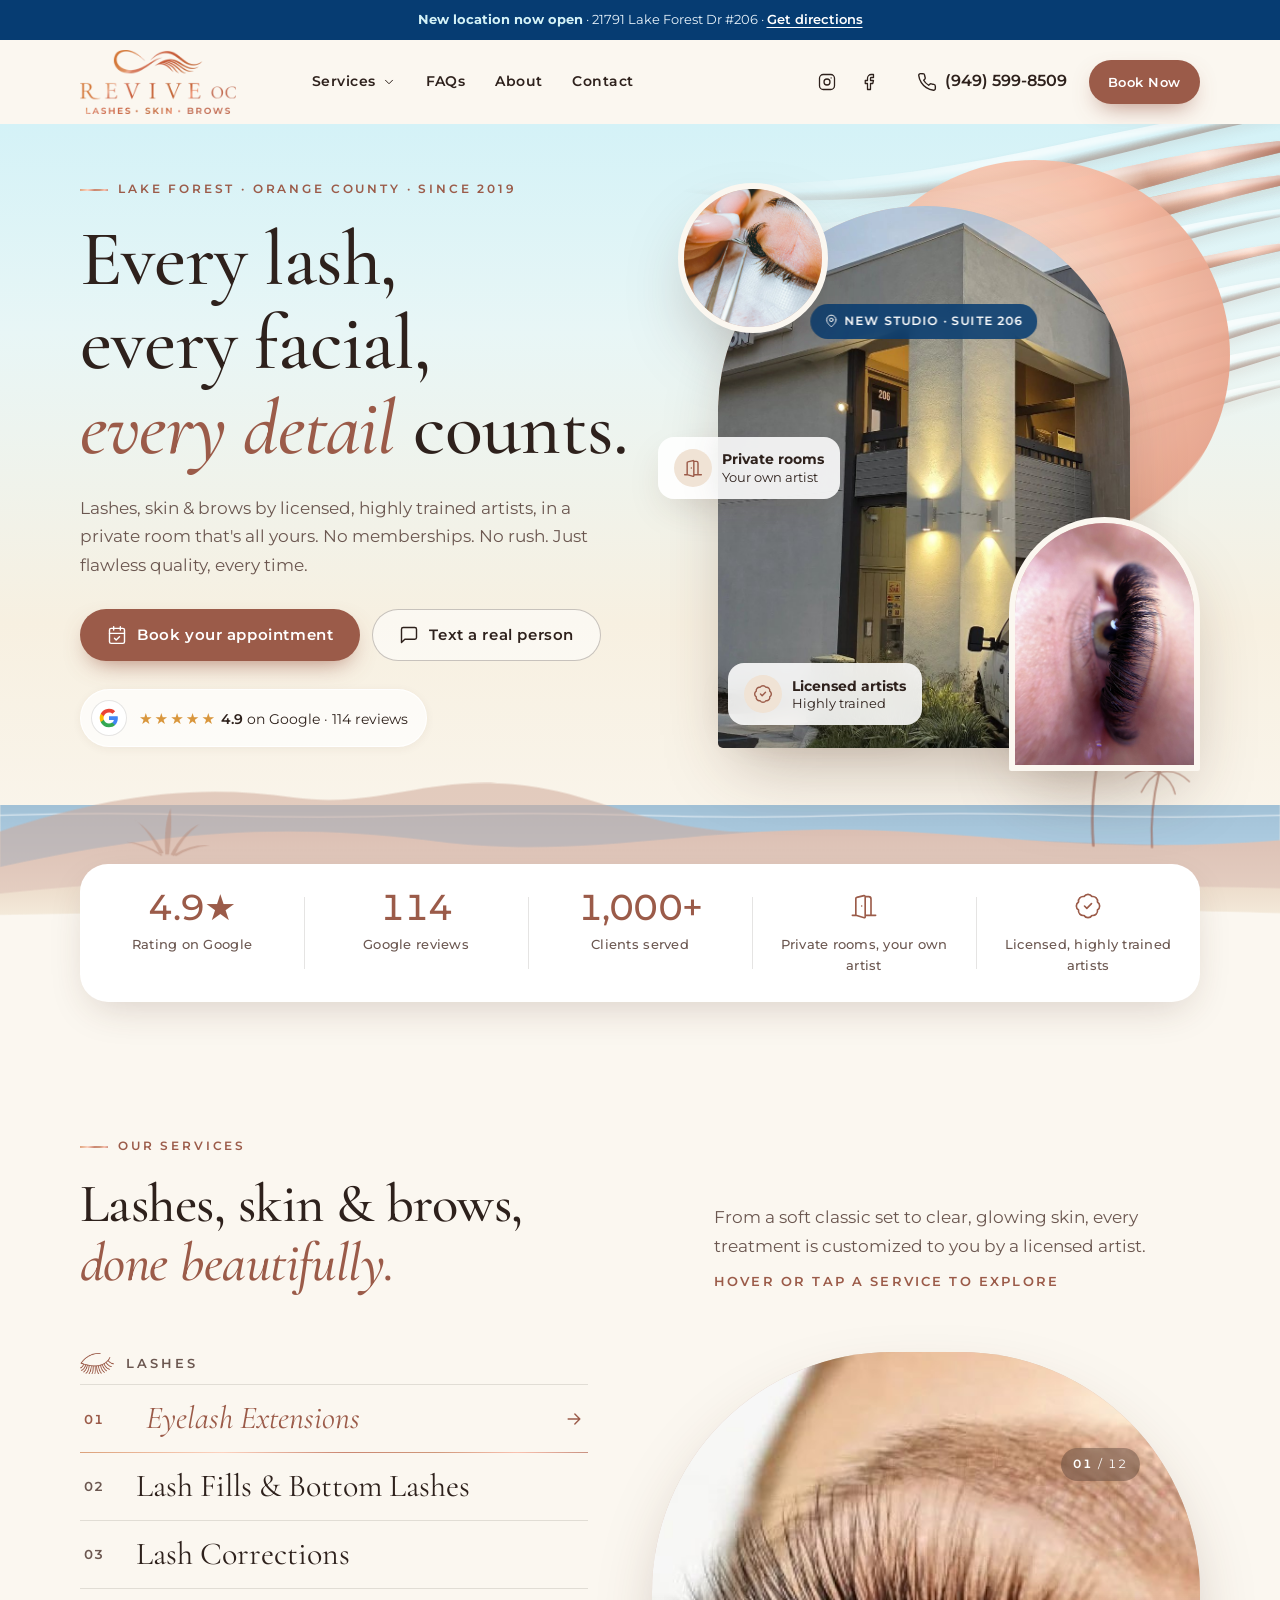
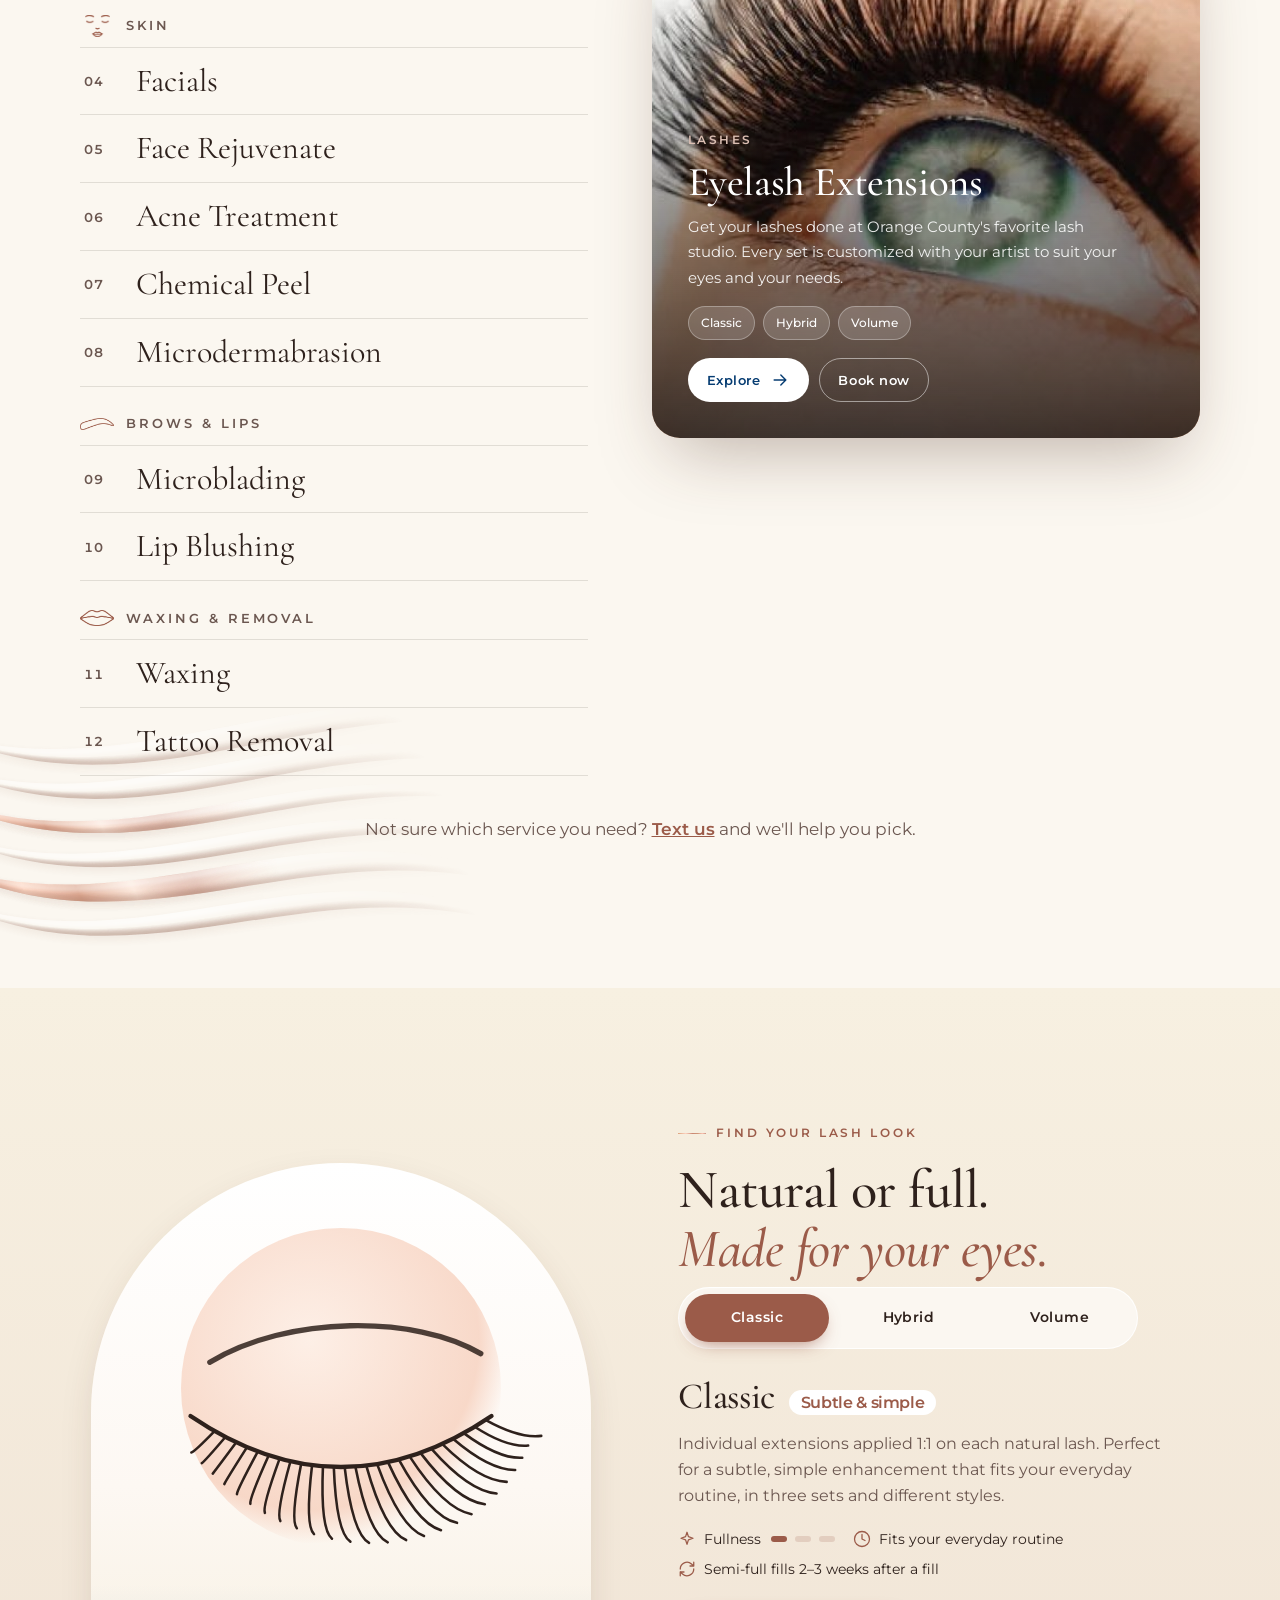
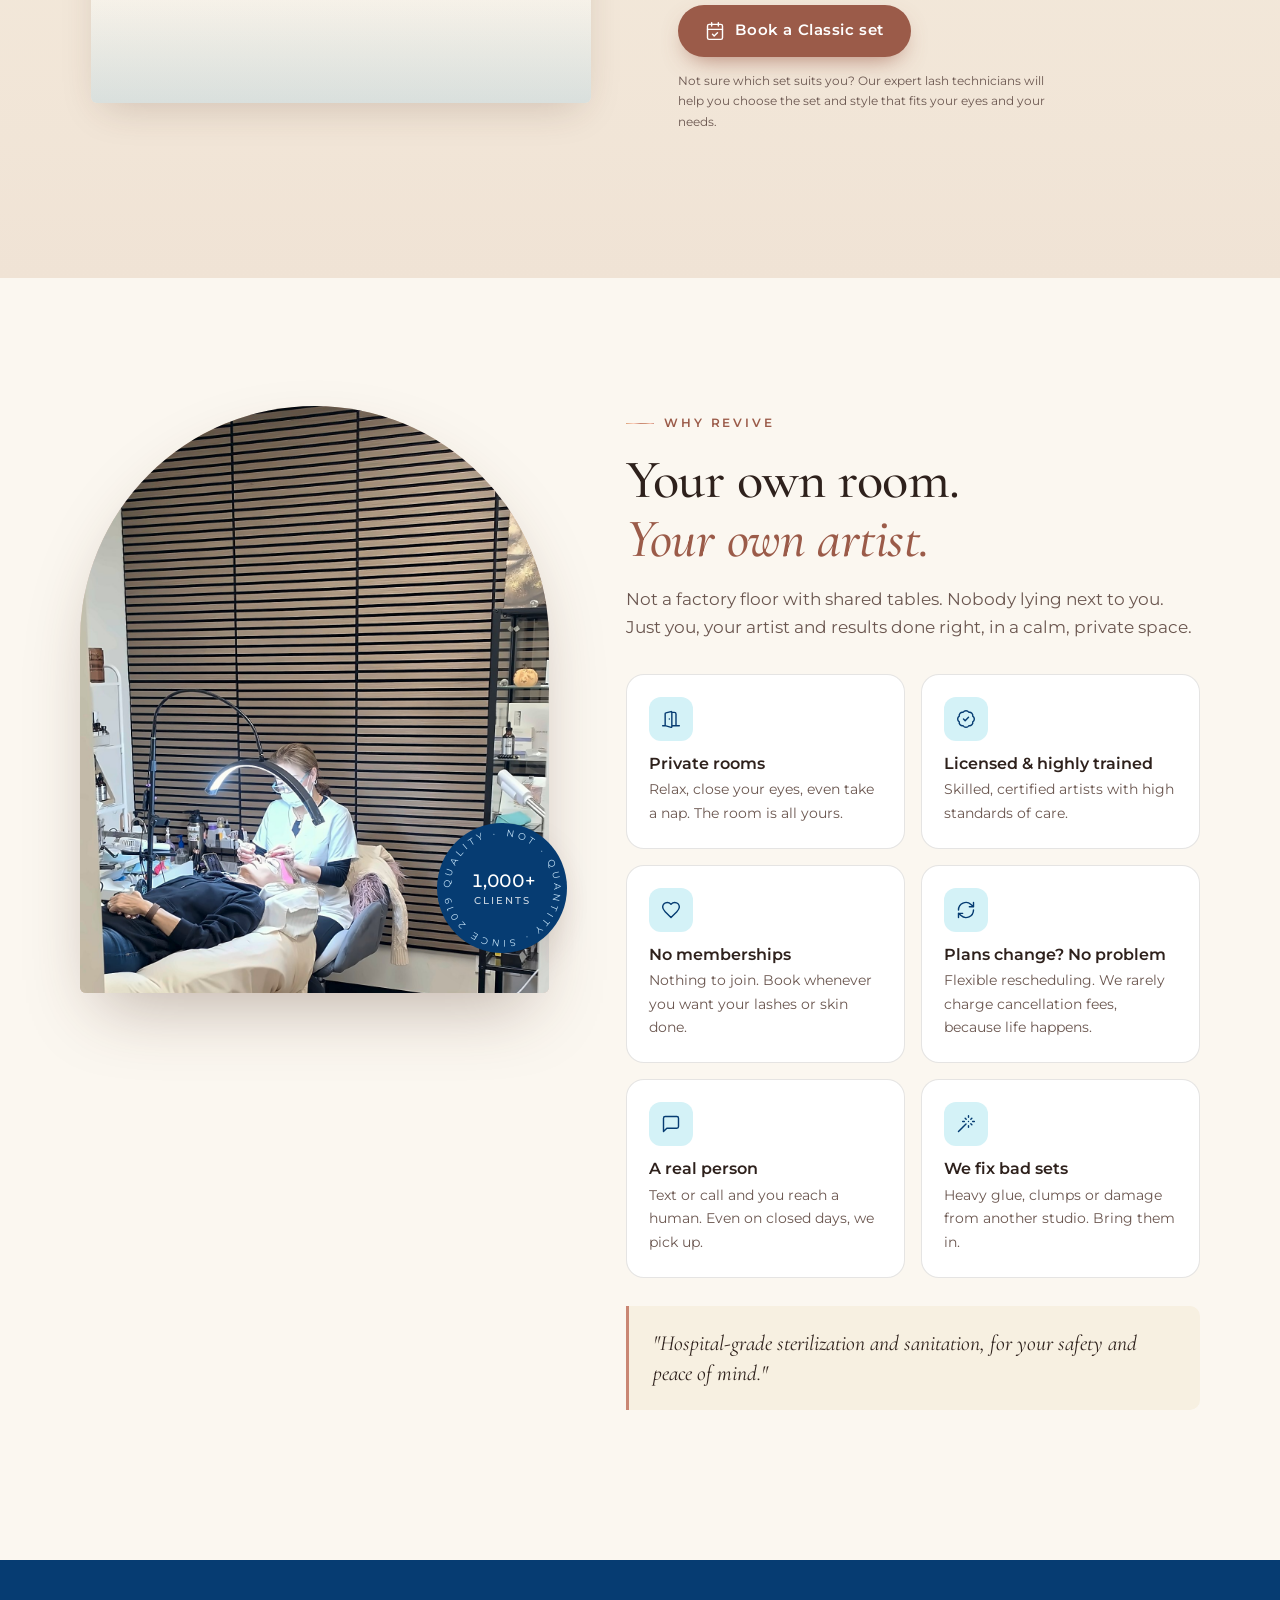
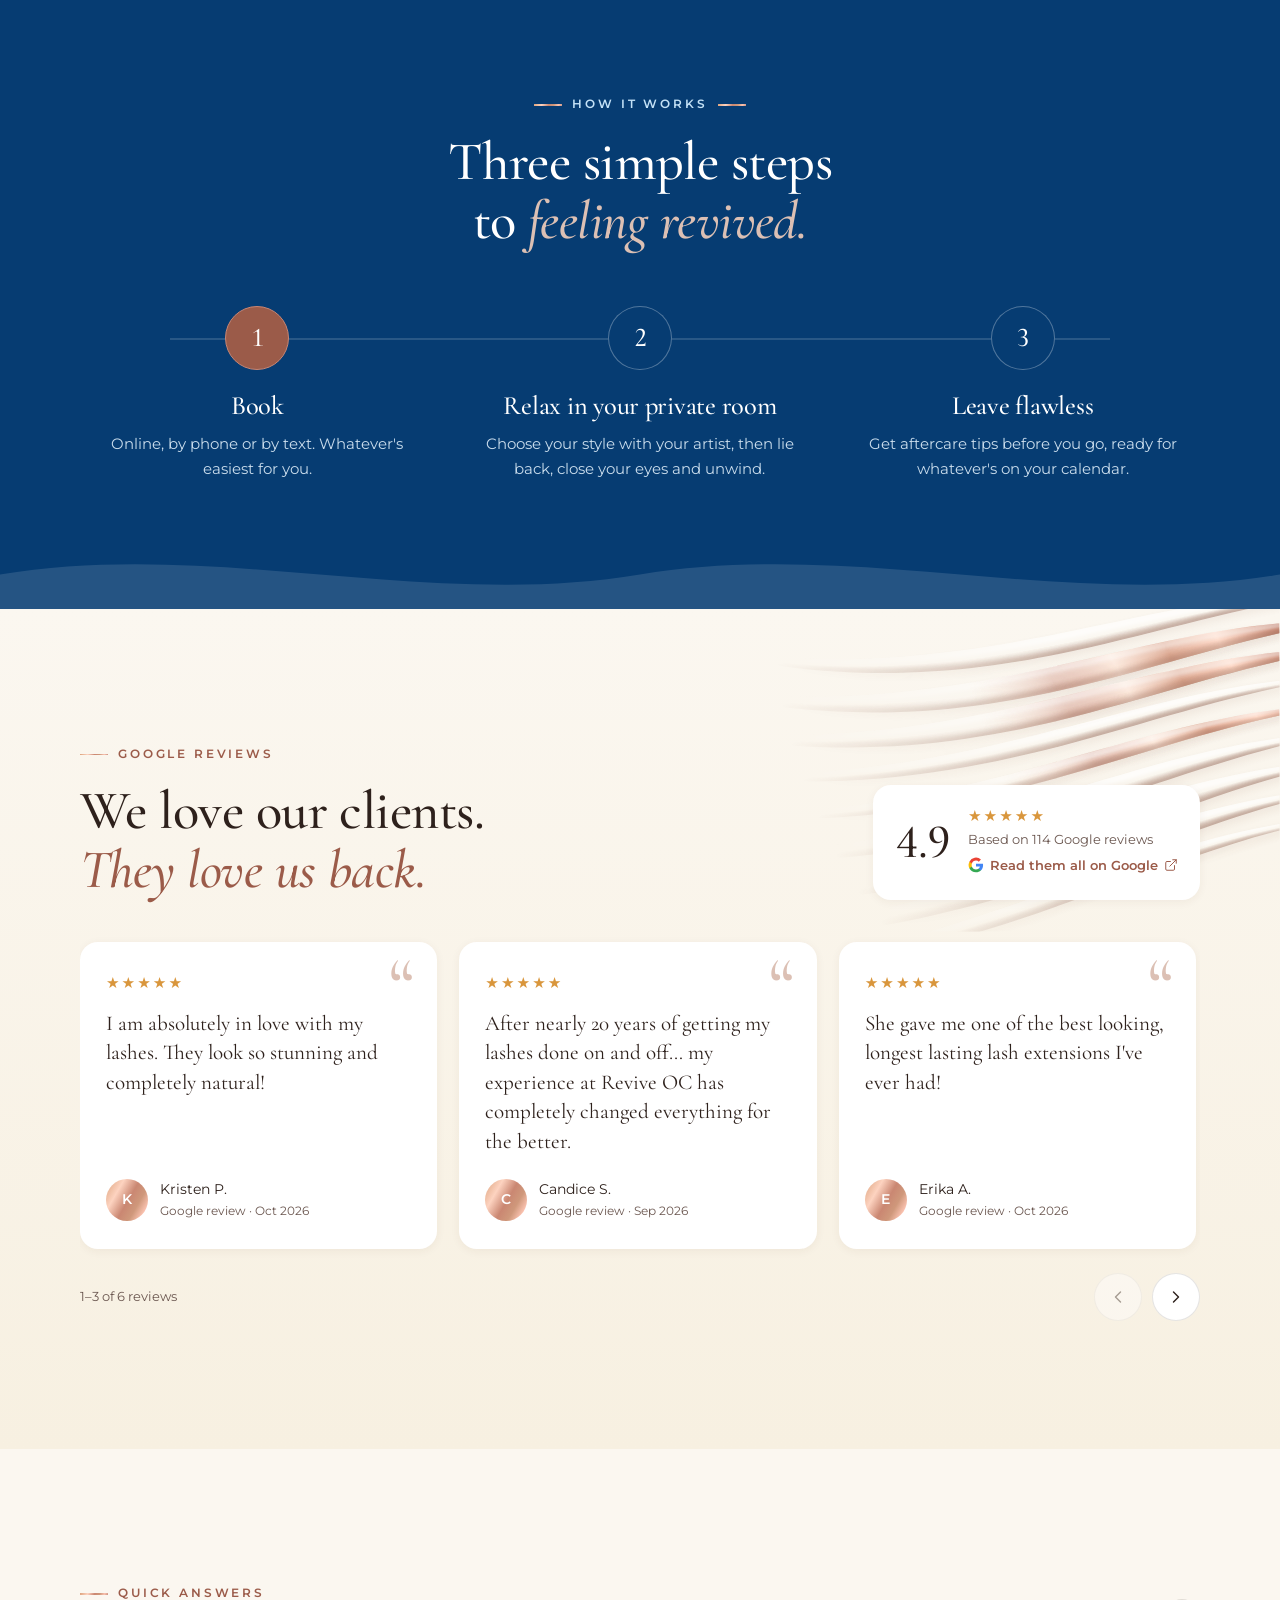
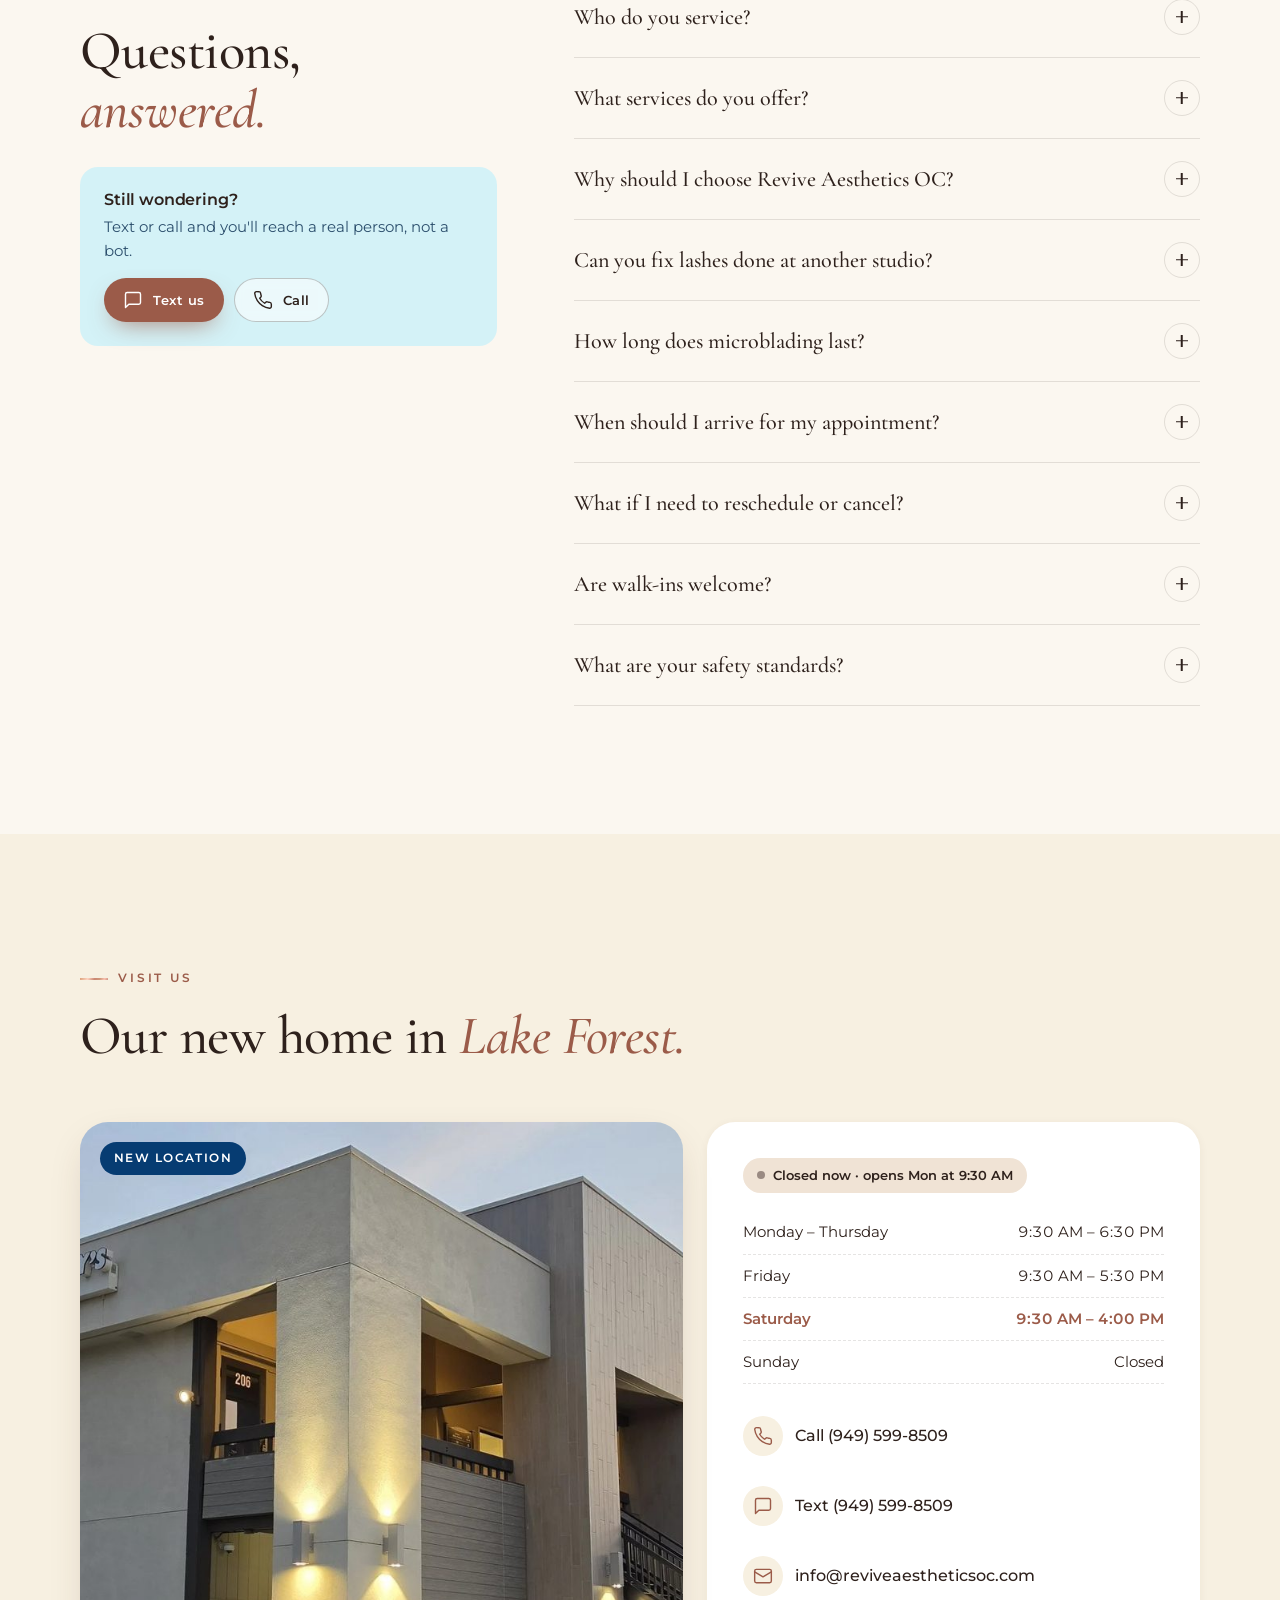
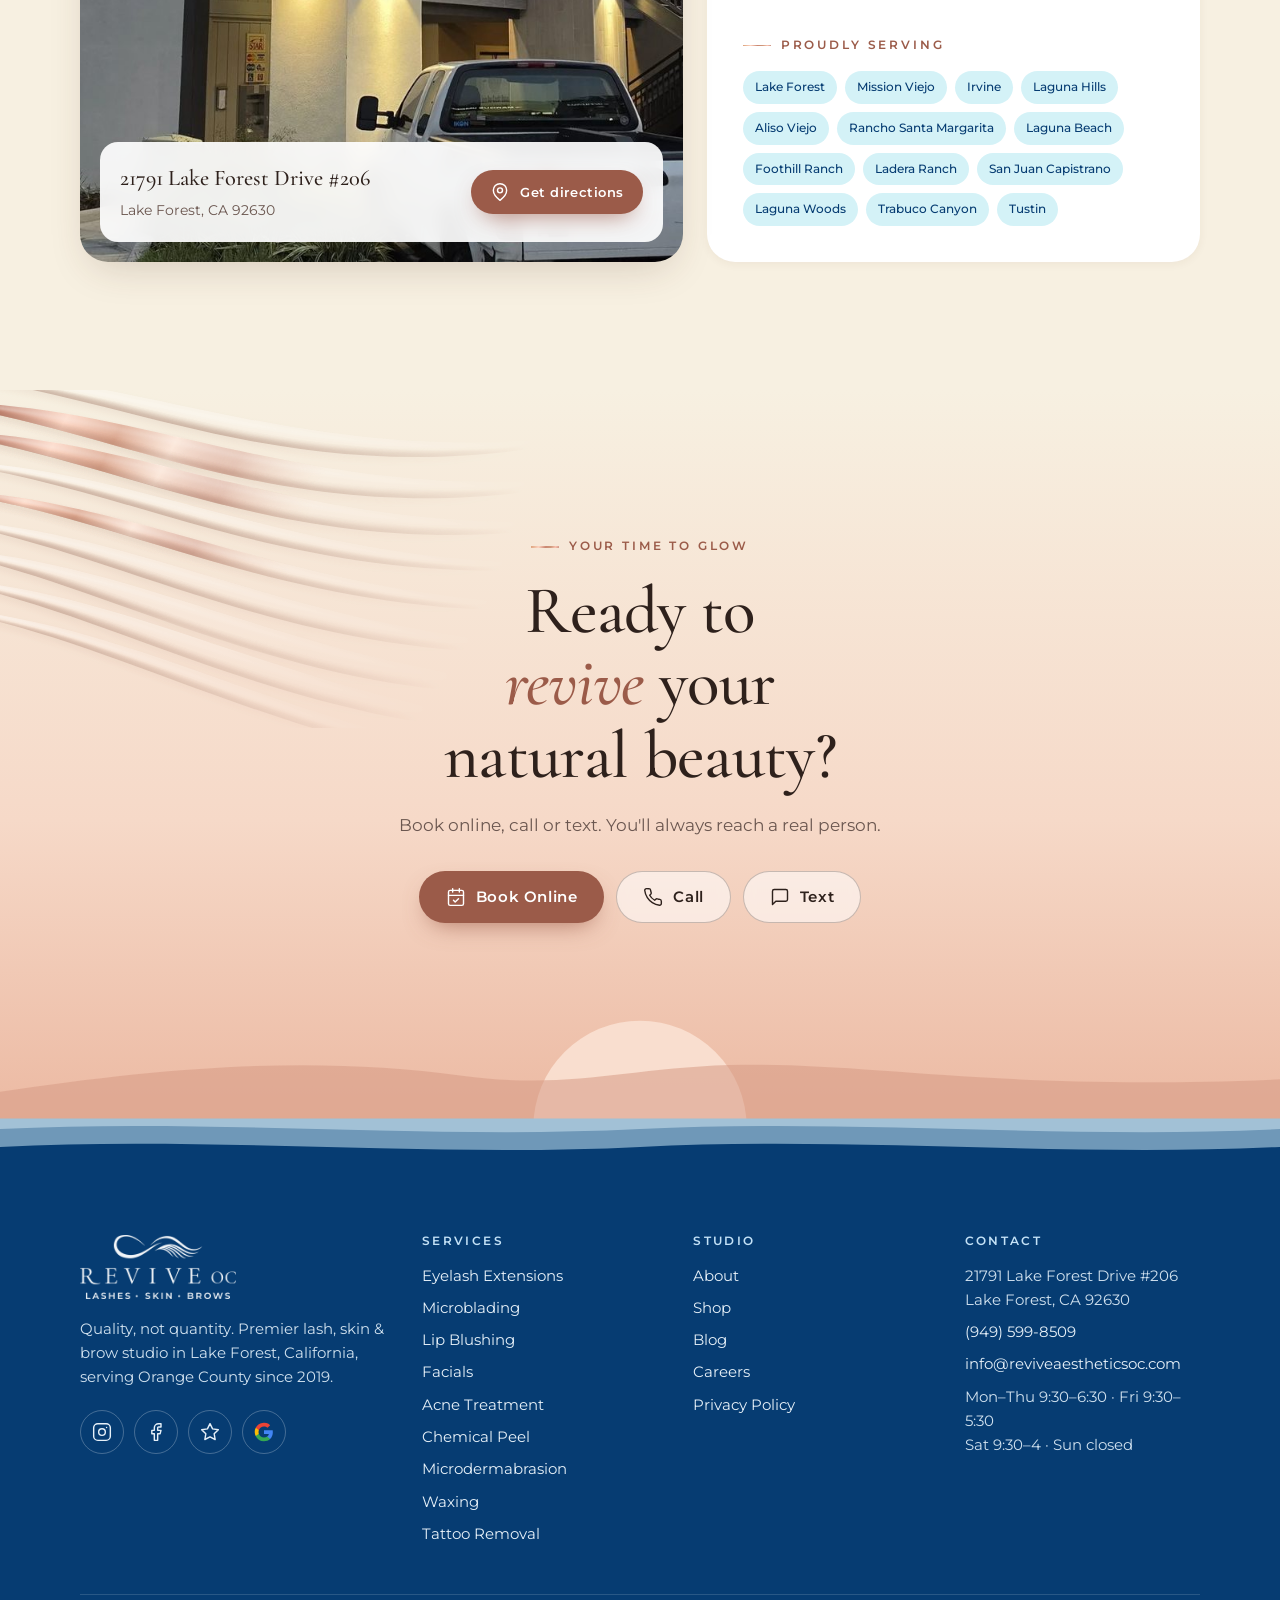
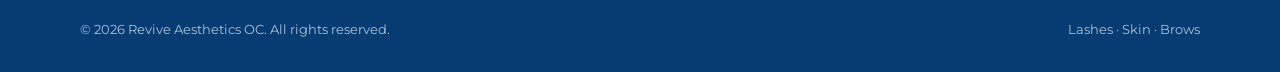
==== commit 729d15c9: "Embossed lash ribbons with copper foil, after the Instagram artwork; no animation Co-Authored-By: Cl" ====
--- a/current.html
+++ b/current.html
@@ -113,18 +113,42 @@
 <main id="main">
 <!-- HERO -->
 <section class="has-lash hero" id="top">
-  <div class="lashwrap lw-hero-wing lw-light" aria-hidden="true"><svg class="lashdeco ld-wing" viewBox="0 0 1000 700" preserveAspectRatio="xMidYMid meet" aria-hidden="true" focusable="false">
+  <div class="lashwrap lw-hero lw-light" aria-hidden="true"><svg class="lashdeco" viewBox="0 0 1000 600" preserveAspectRatio="xMidYMid meet" aria-hidden="true" focusable="false">
       <defs>
-        <linearGradient id="lash0-g" gradientUnits="userSpaceOnUse" x1="0" y1="0" x2="1400" y2="-300">
-          <stop offset="0" stop-color="#c98673"/><stop offset=".42" stop-color="#c98673"/>
-          <stop offset=".5" stop-color="#fff6ef"/><stop offset=".58" stop-color="#c98673"/><stop offset="1" stop-color="#c98673"/>
-          <animateTransform attributeName="gradientTransform" type="translate" from="-1400 300" to="1100 -240" dur="11s" repeatCount="indefinite"/>
+        <filter id="lash0-e" x="-10%" y="-10%" width="120%" height="120%" color-interpolation-filters="sRGB">
+          <feGaussianBlur in="SourceAlpha" stdDeviation="8" result="bump"/>
+          <feSpecularLighting in="bump" surfaceScale="6" specularConstant="0.90" specularExponent="16" lighting-color="#fff" result="spec">
+            <feDistantLight azimuth="235" elevation="38"/></feSpecularLighting>
+          <feComposite in="spec" in2="SourceAlpha" operator="in" result="hiLight"/>
+          <feDiffuseLighting in="bump" surfaceScale="6" diffuseConstant="1" lighting-color="#fff" result="diff">
+            <feDistantLight azimuth="235" elevation="38"/></feDiffuseLighting>
+          <feColorMatrix in="diff" type="matrix" values="0 0 0 0 0.541  0 0 0 0 0.353  0 0 0 0 0.282  -1.10 0 0 0 0.66" result="shadeA"/>
+          <feComposite in="shadeA" in2="SourceAlpha" operator="in" result="inner"/>
+          <feOffset in="bump" dx="5" dy="8" result="off"/>
+          <feFlood flood-color="#8a5a48" flood-opacity="0.09"/>
+          <feComposite in2="off" operator="in"/>
+          <feComposite in2="SourceAlpha" operator="out" result="outer"/>
+          <feMerge><feMergeNode in="outer"/><feMergeNode in="inner"/><feMergeNode in="hiLight"/></feMerge>
+        </filter>
+        <linearGradient id="lash0-foil" gradientUnits="userSpaceOnUse" x1="1000" y1="0" x2="480" y2="260">
+          <stop offset="0" stop-color="#b8735e"/><stop offset=".22" stop-color="#fdd3c0"/><stop offset=".38" stop-color="#d79a80"/>
+          <stop offset=".55" stop-color="#fbe2d3"/><stop offset=".75" stop-color="#c98673"/><stop offset="1" stop-color="#e7b29b"/>
         </linearGradient>
+        <linearGradient id="lash0-ff" gradientUnits="userSpaceOnUse" x1="1000" y1="0" x2="440" y2="200">
+          <stop offset="0" stop-color="#fff"/><stop offset=".55" stop-color="#fff" stop-opacity=".85"/><stop offset="1" stop-color="#fff" stop-opacity="0"/>
+        </linearGradient>
+        <mask id="lash0-fm" maskUnits="userSpaceOnUse" x="0" y="0" width="1000" height="600"><rect width="1000" height="600" fill="url(#lash0-ff)"/></mask>
+        <radialGradient id="lash0-fade" gradientUnits="userSpaceOnUse" cx="1000" cy="0" r="980">
+          <stop offset="0" stop-color="#fff"/><stop offset=".42" stop-color="#fff"/><stop offset=".97" stop-color="#fff" stop-opacity="0"/>
+        </radialGradient>
+        <mask id="lash0-m" maskUnits="userSpaceOnUse" x="0" y="0" width="1000" height="600"><rect width="1000" height="600" fill="url(#lash0-fade)"/></mask>
       </defs>
-      <g>
-        <g class="lashdeco-shadow" fill="#9b5b49" transform="translate(3 5)"><path d="M460.0 500.0 C320.0 340.0 20.0 330.0 30.0 500.0 C20.0 300.0 320.0 310.0 460.0 500.0Z"/><path d="M30.0 500.0 C40.0 690.0 320.0 680.0 460.0 500.0 C320.0 702.0 40.0 712.0 30.0 500.0Z"/><path d="M460.0 500.0 C620.0 400.0 830.0 340.0 1000.0 390.0 C838.0 379.2 628.0 439.2 460.0 500.0Z"/><path d="M500.0 470.0 C545.5 235.1 734.9 144.2 886.4 250.3 C740.2 153.6 550.8 244.6 500.0 470.0Z"/><path d="M534.5 461.7 C582.4 214.4 781.8 118.7 941.4 230.3 C787.6 128.8 588.2 224.5 534.5 461.7Z"/><path d="M569.1 454.0 C619.3 194.9 828.3 94.5 995.5 211.6 C834.5 105.4 625.4 205.7 569.1 454.0Z"/><path d="M603.6 447.1 C655.9 177.0 873.7 72.4 1048.0 194.4 C880.3 84.0 662.5 188.5 603.6 447.1Z"/><path d="M638.2 440.7 C689.6 174.8 904.1 71.9 1075.6 192.0 C911.0 84.0 696.5 186.9 638.2 440.7Z"/><path d="M672.7 435.1 C722.0 180.6 927.2 82.0 1091.4 197.0 C933.7 93.4 728.4 191.9 672.7 435.1Z"/><path d="M707.3 430.1 C754.2 187.7 949.7 93.9 1106.0 203.3 C955.7 104.5 760.2 198.3 707.3 430.1Z"/><path d="M741.8 425.7 C786.3 196.0 971.6 107.0 1119.9 210.8 C977.3 116.9 791.9 205.9 741.8 425.7Z"/><path d="M776.4 422.1 C818.3 205.2 993.2 121.3 1133.1 219.2 C998.4 130.5 823.6 214.4 776.4 422.1Z"/><path d="M810.9 419.0 C850.3 215.4 1014.5 136.6 1145.9 228.6 C1019.4 145.1 855.2 223.9 810.9 419.0Z"/><path d="M845.5 416.7 C882.3 226.5 1035.6 152.9 1158.3 238.8 C1040.0 160.7 886.7 234.3 845.5 416.7Z"/><path d="M880.0 415.0 C914.2 238.5 1056.5 170.2 1170.3 249.9 C1060.5 177.3 918.2 245.6 880.0 415.0Z"/></g>
-        <g class="lashdeco-hl" fill="#fff" transform="translate(-2 -2)"><path d="M460.0 500.0 C320.0 340.0 20.0 330.0 30.0 500.0 C20.0 300.0 320.0 310.0 460.0 500.0Z"/><path d="M30.0 500.0 C40.0 690.0 320.0 680.0 460.0 500.0 C320.0 702.0 40.0 712.0 30.0 500.0Z"/><path d="M460.0 500.0 C620.0 400.0 830.0 340.0 1000.0 390.0 C838.0 379.2 628.0 439.2 460.0 500.0Z"/><path d="M500.0 470.0 C545.5 235.1 734.9 144.2 886.4 250.3 C740.2 153.6 550.8 244.6 500.0 470.0Z"/><path d="M534.5 461.7 C582.4 214.4 781.8 118.7 941.4 230.3 C787.6 128.8 588.2 224.5 534.5 461.7Z"/><path d="M569.1 454.0 C619.3 194.9 828.3 94.5 995.5 211.6 C834.5 105.4 625.4 205.7 569.1 454.0Z"/><path d="M603.6 447.1 C655.9 177.0 873.7 72.4 1048.0 194.4 C880.3 84.0 662.5 188.5 603.6 447.1Z"/><path d="M638.2 440.7 C689.6 174.8 904.1 71.9 1075.6 192.0 C911.0 84.0 696.5 186.9 638.2 440.7Z"/><path d="M672.7 435.1 C722.0 180.6 927.2 82.0 1091.4 197.0 C933.7 93.4 728.4 191.9 672.7 435.1Z"/><path d="M707.3 430.1 C754.2 187.7 949.7 93.9 1106.0 203.3 C955.7 104.5 760.2 198.3 707.3 430.1Z"/><path d="M741.8 425.7 C786.3 196.0 971.6 107.0 1119.9 210.8 C977.3 116.9 791.9 205.9 741.8 425.7Z"/><path d="M776.4 422.1 C818.3 205.2 993.2 121.3 1133.1 219.2 C998.4 130.5 823.6 214.4 776.4 422.1Z"/><path d="M810.9 419.0 C850.3 215.4 1014.5 136.6 1145.9 228.6 C1019.4 145.1 855.2 223.9 810.9 419.0Z"/><path d="M845.5 416.7 C882.3 226.5 1035.6 152.9 1158.3 238.8 C1040.0 160.7 886.7 234.3 845.5 416.7Z"/><path d="M880.0 415.0 C914.2 238.5 1056.5 170.2 1170.3 249.9 C1060.5 177.3 918.2 245.6 880.0 415.0Z"/></g>
-        <g class="lashdeco-main" fill="url(#lash0-g)"><path d="M460.0 500.0 C320.0 340.0 20.0 330.0 30.0 500.0 C20.0 300.0 320.0 310.0 460.0 500.0Z"/><path d="M30.0 500.0 C40.0 690.0 320.0 680.0 460.0 500.0 C320.0 702.0 40.0 712.0 30.0 500.0Z"/><path d="M460.0 500.0 C620.0 400.0 830.0 340.0 1000.0 390.0 C838.0 379.2 628.0 439.2 460.0 500.0Z"/><path d="M500.0 470.0 C545.5 235.1 734.9 144.2 886.4 250.3 C740.2 153.6 550.8 244.6 500.0 470.0Z"/><path d="M534.5 461.7 C582.4 214.4 781.8 118.7 941.4 230.3 C787.6 128.8 588.2 224.5 534.5 461.7Z"/><path d="M569.1 454.0 C619.3 194.9 828.3 94.5 995.5 211.6 C834.5 105.4 625.4 205.7 569.1 454.0Z"/><path d="M603.6 447.1 C655.9 177.0 873.7 72.4 1048.0 194.4 C880.3 84.0 662.5 188.5 603.6 447.1Z"/><path d="M638.2 440.7 C689.6 174.8 904.1 71.9 1075.6 192.0 C911.0 84.0 696.5 186.9 638.2 440.7Z"/><path d="M672.7 435.1 C722.0 180.6 927.2 82.0 1091.4 197.0 C933.7 93.4 728.4 191.9 672.7 435.1Z"/><path d="M707.3 430.1 C754.2 187.7 949.7 93.9 1106.0 203.3 C955.7 104.5 760.2 198.3 707.3 430.1Z"/><path d="M741.8 425.7 C786.3 196.0 971.6 107.0 1119.9 210.8 C977.3 116.9 791.9 205.9 741.8 425.7Z"/><path d="M776.4 422.1 C818.3 205.2 993.2 121.3 1133.1 219.2 C998.4 130.5 823.6 214.4 776.4 422.1Z"/><path d="M810.9 419.0 C850.3 215.4 1014.5 136.6 1145.9 228.6 C1019.4 145.1 855.2 223.9 810.9 419.0Z"/><path d="M845.5 416.7 C882.3 226.5 1035.6 152.9 1158.3 238.8 C1040.0 160.7 886.7 234.3 845.5 416.7Z"/><path d="M880.0 415.0 C914.2 238.5 1056.5 170.2 1170.3 249.9 C1060.5 177.3 918.2 245.6 880.0 415.0Z"/></g>
+      <g mask="url(#lash0-m)">
+        <g class="lashdeco-emboss" fill="#000" filter="url(#lash0-e)"><path d="M-120.0 70.0 C440.0 160.0 740.0 -40.0 1120.0 -30.0 C744.0 9.8 444.0 209.8 -120.0 70.0Z"/><path d="M-120.0 148.0 C440.0 220.0 740.0 16.0 1120.0 22.0 C746.2 77.2 446.2 281.2 -120.0 148.0Z"/><path d="M-120.0 226.0 C440.0 280.0 740.0 72.0 1120.0 74.0 C746.8 127.8 446.8 335.8 -120.0 226.0Z"/><path d="M-120.0 304.0 C440.0 340.0 740.0 128.0 1120.0 126.0 C745.9 169.3 445.9 381.3 -120.0 304.0Z"/><path d="M-120.0 382.0 C440.0 400.0 740.0 184.0 1120.0 178.0 C746.4 222.9 446.4 438.9 -120.0 382.0Z"/><path d="M-120.0 460.0 C440.0 460.0 740.0 240.0 1120.0 230.0 C749.6 291.7 449.6 511.7 -120.0 460.0Z"/><path d="M-120.0 538.0 C440.0 520.0 740.0 296.0 1120.0 282.0 C752.5 356.7 452.5 580.7 -120.0 538.0Z"/><path d="M-120.0 616.0 C440.0 580.0 740.0 352.0 1120.0 334.0 C751.9 404.5 451.9 632.5 -120.0 616.0Z"/><path d="M-120.0 694.0 C440.0 640.0 740.0 408.0 1120.0 386.0 C749.7 446.9 449.7 678.9 -120.0 694.0Z"/></g>
+        <g class="lashdeco-foil" mask="url(#lash0-fm)">
+          <g fill="url(#lash0-foil)"><path d="M-120.0 148.0 C440.0 220.0 740.0 16.0 1120.0 22.0 C746.2 77.2 446.2 281.2 -120.0 148.0Z"/><path d="M-120.0 226.0 C440.0 280.0 740.0 72.0 1120.0 74.0 C746.8 127.8 446.8 335.8 -120.0 226.0Z"/><path d="M-120.0 382.0 C440.0 400.0 740.0 184.0 1120.0 178.0 C746.4 222.9 446.4 438.9 -120.0 382.0Z"/></g>
+          <g fill="#000" filter="url(#lash0-e)" opacity=".7"><path d="M-120.0 148.0 C440.0 220.0 740.0 16.0 1120.0 22.0 C746.2 77.2 446.2 281.2 -120.0 148.0Z"/><path d="M-120.0 226.0 C440.0 280.0 740.0 72.0 1120.0 74.0 C746.8 127.8 446.8 335.8 -120.0 226.0Z"/><path d="M-120.0 382.0 C440.0 400.0 740.0 184.0 1120.0 178.0 C746.4 222.9 446.4 438.9 -120.0 382.0Z"/></g>
+        </g>
       </g>
     </svg></div>
   <div class="wrap hero-grid">
@@ -193,18 +217,42 @@
 
 <!-- SERVICES -->
 <section class="has-lash sec services" id="services">
-  <div class="lashwrap lw-services lw-light" aria-hidden="true"><svg class="lashdeco ld-ribbons" viewBox="0 0 1000 700" preserveAspectRatio="xMidYMid meet" aria-hidden="true" focusable="false">
+  <div class="lashwrap lw-services lw-light" aria-hidden="true"><svg class="lashdeco" viewBox="0 0 1000 600" preserveAspectRatio="xMidYMid meet" aria-hidden="true" focusable="false">
       <defs>
-        <linearGradient id="lash1-g" gradientUnits="userSpaceOnUse" x1="0" y1="0" x2="1400" y2="-300">
-          <stop offset="0" stop-color="#c98673"/><stop offset=".42" stop-color="#c98673"/>
-          <stop offset=".5" stop-color="#fff6ef"/><stop offset=".58" stop-color="#c98673"/><stop offset="1" stop-color="#c98673"/>
-          <animateTransform attributeName="gradientTransform" type="translate" from="-1400 300" to="1100 -240" dur="11s" repeatCount="indefinite"/>
+        <filter id="lash1-e" x="-10%" y="-10%" width="120%" height="120%" color-interpolation-filters="sRGB">
+          <feGaussianBlur in="SourceAlpha" stdDeviation="8" result="bump"/>
+          <feSpecularLighting in="bump" surfaceScale="6" specularConstant="0.90" specularExponent="16" lighting-color="#fff" result="spec">
+            <feDistantLight azimuth="235" elevation="38"/></feSpecularLighting>
+          <feComposite in="spec" in2="SourceAlpha" operator="in" result="hiLight"/>
+          <feDiffuseLighting in="bump" surfaceScale="6" diffuseConstant="1" lighting-color="#fff" result="diff">
+            <feDistantLight azimuth="235" elevation="38"/></feDiffuseLighting>
+          <feColorMatrix in="diff" type="matrix" values="0 0 0 0 0.541  0 0 0 0 0.353  0 0 0 0 0.282  -1.10 0 0 0 0.66" result="shadeA"/>
+          <feComposite in="shadeA" in2="SourceAlpha" operator="in" result="inner"/>
+          <feOffset in="bump" dx="5" dy="8" result="off"/>
+          <feFlood flood-color="#8a5a48" flood-opacity="0.09"/>
+          <feComposite in2="off" operator="in"/>
+          <feComposite in2="SourceAlpha" operator="out" result="outer"/>
+          <feMerge><feMergeNode in="outer"/><feMergeNode in="inner"/><feMergeNode in="hiLight"/></feMerge>
+        </filter>
+        <linearGradient id="lash1-foil" gradientUnits="userSpaceOnUse" x1="0" y1="600" x2="520" y2="340">
+          <stop offset="0" stop-color="#b8735e"/><stop offset=".22" stop-color="#fdd3c0"/><stop offset=".38" stop-color="#d79a80"/>
+          <stop offset=".55" stop-color="#fbe2d3"/><stop offset=".75" stop-color="#c98673"/><stop offset="1" stop-color="#e7b29b"/>
         </linearGradient>
+        <linearGradient id="lash1-ff" gradientUnits="userSpaceOnUse" x1="0" y1="600" x2="560" y2="400">
+          <stop offset="0" stop-color="#fff"/><stop offset=".55" stop-color="#fff" stop-opacity=".85"/><stop offset="1" stop-color="#fff" stop-opacity="0"/>
+        </linearGradient>
+        <mask id="lash1-fm" maskUnits="userSpaceOnUse" x="0" y="0" width="1000" height="600"><rect width="1000" height="600" fill="url(#lash1-ff)"/></mask>
+        <radialGradient id="lash1-fade" gradientUnits="userSpaceOnUse" cx="0" cy="600" r="980">
+          <stop offset="0" stop-color="#fff"/><stop offset=".42" stop-color="#fff"/><stop offset=".97" stop-color="#fff" stop-opacity="0"/>
+        </radialGradient>
+        <mask id="lash1-m" maskUnits="userSpaceOnUse" x="0" y="0" width="1000" height="600"><rect width="1000" height="600" fill="url(#lash1-fade)"/></mask>
       </defs>
-      <g transform="translate(1000 0) scale(-1 1)">
-        <g class="lashdeco-shadow" fill="#9b5b49" transform="translate(3 5)"><path d="M-80.0 760.0 C300.0 300.0 600.0 760.0 1080.0 120.0 C607.2 773.1 307.2 313.1 -80.0 760.0Z"/><path d="M-66.2 731.5 C316.1 267.8 606.9 709.4 896.6 218.2 C618.5 731.2 327.7 289.6 -66.2 731.5Z"/><path d="M-52.4 703.0 C332.2 235.6 613.8 658.8 989.4 114.0 C626.5 681.2 344.9 258.0 -52.4 703.0Z"/><path d="M-38.6 674.4 C348.3 203.4 620.7 608.2 1080.0 20.0 C633.2 629.5 360.8 224.7 -38.6 674.4Z"/><path d="M-24.8 645.9 C364.4 171.2 627.6 557.6 903.2 129.9 C638.3 576.9 375.1 190.5 -24.8 645.9Z"/><path d="M-11.0 617.4 C380.5 139.0 634.5 507.0 992.7 62.5 C650.4 535.7 396.4 167.7 -11.0 617.4Z"/><path d="M2.8 588.9 C396.6 106.8 641.4 456.4 1080.0 -50.0 C655.7 480.5 410.9 130.9 2.8 588.9Z"/><path d="M16.6 560.4 C412.7 74.6 648.3 405.8 909.9 28.2 C659.9 425.4 424.3 94.2 16.6 560.4Z"/><path d="M30.4 531.8 C428.8 42.4 655.2 355.2 996.0 -12.7 C663.9 370.6 437.5 57.8 30.4 531.8Z"/><path d="M44.2 503.3 C444.9 10.2 662.1 304.6 1080.0 -97.4 C672.1 321.8 454.9 27.4 44.2 503.3Z"/></g>
-        <g class="lashdeco-hl" fill="#fff" transform="translate(-2 -2)"><path d="M-80.0 760.0 C300.0 300.0 600.0 760.0 1080.0 120.0 C607.2 773.1 307.2 313.1 -80.0 760.0Z"/><path d="M-66.2 731.5 C316.1 267.8 606.9 709.4 896.6 218.2 C618.5 731.2 327.7 289.6 -66.2 731.5Z"/><path d="M-52.4 703.0 C332.2 235.6 613.8 658.8 989.4 114.0 C626.5 681.2 344.9 258.0 -52.4 703.0Z"/><path d="M-38.6 674.4 C348.3 203.4 620.7 608.2 1080.0 20.0 C633.2 629.5 360.8 224.7 -38.6 674.4Z"/><path d="M-24.8 645.9 C364.4 171.2 627.6 557.6 903.2 129.9 C638.3 576.9 375.1 190.5 -24.8 645.9Z"/><path d="M-11.0 617.4 C380.5 139.0 634.5 507.0 992.7 62.5 C650.4 535.7 396.4 167.7 -11.0 617.4Z"/><path d="M2.8 588.9 C396.6 106.8 641.4 456.4 1080.0 -50.0 C655.7 480.5 410.9 130.9 2.8 588.9Z"/><path d="M16.6 560.4 C412.7 74.6 648.3 405.8 909.9 28.2 C659.9 425.4 424.3 94.2 16.6 560.4Z"/><path d="M30.4 531.8 C428.8 42.4 655.2 355.2 996.0 -12.7 C663.9 370.6 437.5 57.8 30.4 531.8Z"/><path d="M44.2 503.3 C444.9 10.2 662.1 304.6 1080.0 -97.4 C672.1 321.8 454.9 27.4 44.2 503.3Z"/></g>
-        <g class="lashdeco-main" fill="url(#lash1-g)"><path d="M-80.0 760.0 C300.0 300.0 600.0 760.0 1080.0 120.0 C607.2 773.1 307.2 313.1 -80.0 760.0Z"/><path d="M-66.2 731.5 C316.1 267.8 606.9 709.4 896.6 218.2 C618.5 731.2 327.7 289.6 -66.2 731.5Z"/><path d="M-52.4 703.0 C332.2 235.6 613.8 658.8 989.4 114.0 C626.5 681.2 344.9 258.0 -52.4 703.0Z"/><path d="M-38.6 674.4 C348.3 203.4 620.7 608.2 1080.0 20.0 C633.2 629.5 360.8 224.7 -38.6 674.4Z"/><path d="M-24.8 645.9 C364.4 171.2 627.6 557.6 903.2 129.9 C638.3 576.9 375.1 190.5 -24.8 645.9Z"/><path d="M-11.0 617.4 C380.5 139.0 634.5 507.0 992.7 62.5 C650.4 535.7 396.4 167.7 -11.0 617.4Z"/><path d="M2.8 588.9 C396.6 106.8 641.4 456.4 1080.0 -50.0 C655.7 480.5 410.9 130.9 2.8 588.9Z"/><path d="M16.6 560.4 C412.7 74.6 648.3 405.8 909.9 28.2 C659.9 425.4 424.3 94.2 16.6 560.4Z"/><path d="M30.4 531.8 C428.8 42.4 655.2 355.2 996.0 -12.7 C663.9 370.6 437.5 57.8 30.4 531.8Z"/><path d="M44.2 503.3 C444.9 10.2 662.1 304.6 1080.0 -97.4 C672.1 321.8 454.9 27.4 44.2 503.3Z"/></g>
+      <g mask="url(#lash1-m)">
+        <g class="lashdeco-emboss" fill="#000" filter="url(#lash1-e)"><path d="M1120.0 520.0 C640.0 300.0 300.0 640.0 -120.0 420.0 C304.2 588.2 644.2 248.2 1120.0 520.0Z"/><path d="M1120.0 438.0 C640.0 236.0 300.0 570.0 -120.0 356.0 C304.1 508.2 644.1 174.2 1120.0 438.0Z"/><path d="M1120.0 356.0 C640.0 172.0 300.0 500.0 -120.0 292.0 C302.5 450.6 642.5 122.6 1120.0 356.0Z"/><path d="M1120.0 274.0 C640.0 108.0 300.0 430.0 -120.0 228.0 C301.6 387.3 641.6 65.3 1120.0 274.0Z"/><path d="M1120.0 192.0 C640.0 44.0 300.0 360.0 -120.0 164.0 C301.3 303.1 641.3 -12.9 1120.0 192.0Z"/><path d="M1120.0 110.0 C640.0 -20.0 300.0 290.0 -120.0 100.0 C300.5 230.0 640.5 -80.0 1120.0 110.0Z"/></g>
+        <g class="lashdeco-foil" mask="url(#lash1-fm)">
+          <g fill="url(#lash1-foil)"><path d="M1120.0 438.0 C640.0 236.0 300.0 570.0 -120.0 356.0 C304.1 508.2 644.1 174.2 1120.0 438.0Z"/><path d="M1120.0 274.0 C640.0 108.0 300.0 430.0 -120.0 228.0 C301.6 387.3 641.6 65.3 1120.0 274.0Z"/></g>
+          <g fill="#000" filter="url(#lash1-e)" opacity=".7"><path d="M1120.0 438.0 C640.0 236.0 300.0 570.0 -120.0 356.0 C304.1 508.2 644.1 174.2 1120.0 438.0Z"/><path d="M1120.0 274.0 C640.0 108.0 300.0 430.0 -120.0 228.0 C301.6 387.3 641.6 65.3 1120.0 274.0Z"/></g>
+        </g>
       </g>
     </svg></div>
   <div class="wrap">
@@ -451,18 +499,42 @@
 
 <!-- REVIEWS -->
 <section class="has-lash sec reviews" id="reviews">
-  <div class="lashwrap lw-reviews lw-light" aria-hidden="true"><svg class="lashdeco ld-fan" viewBox="0 0 1000 700" preserveAspectRatio="xMidYMid meet" aria-hidden="true" focusable="false">
+  <div class="lashwrap lw-reviews lw-light" aria-hidden="true"><svg class="lashdeco" viewBox="0 0 1000 600" preserveAspectRatio="xMidYMid meet" aria-hidden="true" focusable="false">
       <defs>
-        <linearGradient id="lash2-g" gradientUnits="userSpaceOnUse" x1="0" y1="0" x2="1400" y2="-300">
-          <stop offset="0" stop-color="#c98673"/><stop offset=".42" stop-color="#c98673"/>
-          <stop offset=".5" stop-color="#fff6ef"/><stop offset=".58" stop-color="#c98673"/><stop offset="1" stop-color="#c98673"/>
-          <animateTransform attributeName="gradientTransform" type="translate" from="-1400 300" to="1100 -240" dur="11s" repeatCount="indefinite"/>
+        <filter id="lash2-e" x="-10%" y="-10%" width="120%" height="120%" color-interpolation-filters="sRGB">
+          <feGaussianBlur in="SourceAlpha" stdDeviation="8" result="bump"/>
+          <feSpecularLighting in="bump" surfaceScale="6" specularConstant="0.90" specularExponent="16" lighting-color="#fff" result="spec">
+            <feDistantLight azimuth="235" elevation="38"/></feSpecularLighting>
+          <feComposite in="spec" in2="SourceAlpha" operator="in" result="hiLight"/>
+          <feDiffuseLighting in="bump" surfaceScale="6" diffuseConstant="1" lighting-color="#fff" result="diff">
+            <feDistantLight azimuth="235" elevation="38"/></feDiffuseLighting>
+          <feColorMatrix in="diff" type="matrix" values="0 0 0 0 0.541  0 0 0 0 0.353  0 0 0 0 0.282  -1.10 0 0 0 0.66" result="shadeA"/>
+          <feComposite in="shadeA" in2="SourceAlpha" operator="in" result="inner"/>
+          <feOffset in="bump" dx="5" dy="8" result="off"/>
+          <feFlood flood-color="#8a5a48" flood-opacity="0.09"/>
+          <feComposite in2="off" operator="in"/>
+          <feComposite in2="SourceAlpha" operator="out" result="outer"/>
+          <feMerge><feMergeNode in="outer"/><feMergeNode in="inner"/><feMergeNode in="hiLight"/></feMerge>
+        </filter>
+        <linearGradient id="lash2-foil" gradientUnits="userSpaceOnUse" x1="1000" y1="0" x2="480" y2="260">
+          <stop offset="0" stop-color="#b8735e"/><stop offset=".22" stop-color="#fdd3c0"/><stop offset=".38" stop-color="#d79a80"/>
+          <stop offset=".55" stop-color="#fbe2d3"/><stop offset=".75" stop-color="#c98673"/><stop offset="1" stop-color="#e7b29b"/>
         </linearGradient>
+        <linearGradient id="lash2-ff" gradientUnits="userSpaceOnUse" x1="1000" y1="0" x2="440" y2="200">
+          <stop offset="0" stop-color="#fff"/><stop offset=".55" stop-color="#fff" stop-opacity=".85"/><stop offset="1" stop-color="#fff" stop-opacity="0"/>
+        </linearGradient>
+        <mask id="lash2-fm" maskUnits="userSpaceOnUse" x="0" y="0" width="1000" height="600"><rect width="1000" height="600" fill="url(#lash2-ff)"/></mask>
+        <radialGradient id="lash2-fade" gradientUnits="userSpaceOnUse" cx="1000" cy="0" r="980">
+          <stop offset="0" stop-color="#fff"/><stop offset=".42" stop-color="#fff"/><stop offset=".97" stop-color="#fff" stop-opacity="0"/>
+        </radialGradient>
+        <mask id="lash2-m" maskUnits="userSpaceOnUse" x="0" y="0" width="1000" height="600"><rect width="1000" height="600" fill="url(#lash2-fade)"/></mask>
       </defs>
-      <g>
-        <g class="lashdeco-shadow" fill="#9b5b49" transform="translate(3 5)"><path d="M60.0 560.0 C300.0 330.0 700.0 300.0 930.0 470.0 C701.6 315.9 301.6 345.9 60.0 560.0Z"/><path d="M92.9 539.9 C80.4 491.9 89.5 437.1 107.3 450.5 C96.5 438.2 87.4 493.0 92.9 539.9Z"/><path d="M125.9 521.2 C115.3 465.4 129.5 402.6 153.2 419.4 C138.5 405.0 124.3 467.8 125.9 521.2Z"/><path d="M159.1 503.8 C151.2 438.3 172.0 365.7 203.4 386.7 C180.2 368.8 159.4 441.4 159.1 503.8Z"/><path d="M192.5 487.8 C188.4 411.3 217.7 327.7 258.7 353.9 C224.9 331.2 195.6 414.8 192.5 487.8Z"/><path d="M226.0 473.2 C227.2 384.9 266.9 289.8 319.3 321.9 C275.9 295.3 236.2 390.4 226.0 473.2Z"/><path d="M259.7 460.0 C267.8 359.6 319.7 253.3 385.2 291.9 C327.5 259.1 275.6 365.5 259.7 460.0Z"/><path d="M293.5 448.1 C310.1 336.2 375.9 219.3 456.0 264.9 C382.4 225.1 316.7 342.0 293.5 448.1Z"/><path d="M327.5 437.6 C354.1 315.1 435.0 189.1 530.7 241.8 C443.0 197.3 362.1 323.4 327.5 437.6Z"/><path d="M361.7 428.5 C399.5 296.9 496.4 163.6 608.4 223.5 C503.1 171.6 406.2 304.9 361.7 428.5Z"/><path d="M396.0 420.8 C446.0 282.0 559.2 143.9 687.3 210.6 C564.6 151.3 451.4 289.5 396.0 420.8Z"/><path d="M430.5 414.4 C493.0 271.0 622.1 130.7 765.7 203.6 C628.5 140.8 499.4 281.1 430.5 414.4Z"/><path d="M465.1 409.5 C540.0 264.0 684.0 124.4 841.7 202.6 C689.1 133.7 545.2 273.4 465.1 409.5Z"/><path d="M499.9 405.9 C586.5 261.3 743.4 125.3 913.2 207.8 C747.4 133.7 590.5 269.7 499.9 405.9Z"/><path d="M534.9 403.6 C631.6 262.9 799.1 133.4 978.2 218.6 C803.7 144.4 636.2 273.9 534.9 403.6Z"/><path d="M570.0 402.8 C675.0 268.6 849.7 148.2 1034.8 234.6 C853.3 158.0 678.6 278.5 570.0 402.8Z"/><path d="M605.3 403.3 C716.1 278.2 894.3 169.0 1081.5 255.0 C897.0 177.6 718.8 286.9 605.3 403.3Z"/><path d="M640.7 405.2 C754.4 291.3 932.1 194.9 1117.2 278.7 C935.1 206.0 757.3 302.4 640.7 405.2Z"/><path d="M676.3 408.5 C789.7 307.4 962.6 224.9 1141.5 304.7 C964.8 234.7 791.9 317.2 676.3 408.5Z"/><path d="M712.1 413.2 C821.9 325.9 985.8 257.7 1154.3 331.9 C987.3 266.1 823.4 334.3 712.1 413.2Z"/><path d="M748.0 419.2 C851.0 346.2 1002.0 291.9 1156.4 359.1 C1003.6 302.4 852.6 356.7 748.0 419.2Z"/><path d="M784.1 426.6 C877.5 367.7 1012.2 326.5 1149.1 385.5 C1013.2 335.6 878.5 376.8 784.1 426.6Z"/><path d="M820.3 435.4 C901.8 389.8 1017.6 360.2 1134.7 410.2 C1018.2 368.0 902.4 397.6 820.3 435.4Z"/><path d="M856.7 445.6 C924.7 411.9 1020.1 392.1 1116.1 432.8 C1020.5 401.4 925.2 421.3 856.7 445.6Z"/><path d="M893.3 457.1 C947.5 433.6 1022.5 421.4 1097.8 453.0 C1022.6 429.3 947.6 441.5 893.3 457.1Z"/></g>
-        <g class="lashdeco-hl" fill="#fff" transform="translate(-2 -2)"><path d="M60.0 560.0 C300.0 330.0 700.0 300.0 930.0 470.0 C701.6 315.9 301.6 345.9 60.0 560.0Z"/><path d="M92.9 539.9 C80.4 491.9 89.5 437.1 107.3 450.5 C96.5 438.2 87.4 493.0 92.9 539.9Z"/><path d="M125.9 521.2 C115.3 465.4 129.5 402.6 153.2 419.4 C138.5 405.0 124.3 467.8 125.9 521.2Z"/><path d="M159.1 503.8 C151.2 438.3 172.0 365.7 203.4 386.7 C180.2 368.8 159.4 441.4 159.1 503.8Z"/><path d="M192.5 487.8 C188.4 411.3 217.7 327.7 258.7 353.9 C224.9 331.2 195.6 414.8 192.5 487.8Z"/><path d="M226.0 473.2 C227.2 384.9 266.9 289.8 319.3 321.9 C275.9 295.3 236.2 390.4 226.0 473.2Z"/><path d="M259.7 460.0 C267.8 359.6 319.7 253.3 385.2 291.9 C327.5 259.1 275.6 365.5 259.7 460.0Z"/><path d="M293.5 448.1 C310.1 336.2 375.9 219.3 456.0 264.9 C382.4 225.1 316.7 342.0 293.5 448.1Z"/><path d="M327.5 437.6 C354.1 315.1 435.0 189.1 530.7 241.8 C443.0 197.3 362.1 323.4 327.5 437.6Z"/><path d="M361.7 428.5 C399.5 296.9 496.4 163.6 608.4 223.5 C503.1 171.6 406.2 304.9 361.7 428.5Z"/><path d="M396.0 420.8 C446.0 282.0 559.2 143.9 687.3 210.6 C564.6 151.3 451.4 289.5 396.0 420.8Z"/><path d="M430.5 414.4 C493.0 271.0 622.1 130.7 765.7 203.6 C628.5 140.8 499.4 281.1 430.5 414.4Z"/><path d="M465.1 409.5 C540.0 264.0 684.0 124.4 841.7 202.6 C689.1 133.7 545.2 273.4 465.1 409.5Z"/><path d="M499.9 405.9 C586.5 261.3 743.4 125.3 913.2 207.8 C747.4 133.7 590.5 269.7 499.9 405.9Z"/><path d="M534.9 403.6 C631.6 262.9 799.1 133.4 978.2 218.6 C803.7 144.4 636.2 273.9 534.9 403.6Z"/><path d="M570.0 402.8 C675.0 268.6 849.7 148.2 1034.8 234.6 C853.3 158.0 678.6 278.5 570.0 402.8Z"/><path d="M605.3 403.3 C716.1 278.2 894.3 169.0 1081.5 255.0 C897.0 177.6 718.8 286.9 605.3 403.3Z"/><path d="M640.7 405.2 C754.4 291.3 932.1 194.9 1117.2 278.7 C935.1 206.0 757.3 302.4 640.7 405.2Z"/><path d="M676.3 408.5 C789.7 307.4 962.6 224.9 1141.5 304.7 C964.8 234.7 791.9 317.2 676.3 408.5Z"/><path d="M712.1 413.2 C821.9 325.9 985.8 257.7 1154.3 331.9 C987.3 266.1 823.4 334.3 712.1 413.2Z"/><path d="M748.0 419.2 C851.0 346.2 1002.0 291.9 1156.4 359.1 C1003.6 302.4 852.6 356.7 748.0 419.2Z"/><path d="M784.1 426.6 C877.5 367.7 1012.2 326.5 1149.1 385.5 C1013.2 335.6 878.5 376.8 784.1 426.6Z"/><path d="M820.3 435.4 C901.8 389.8 1017.6 360.2 1134.7 410.2 C1018.2 368.0 902.4 397.6 820.3 435.4Z"/><path d="M856.7 445.6 C924.7 411.9 1020.1 392.1 1116.1 432.8 C1020.5 401.4 925.2 421.3 856.7 445.6Z"/><path d="M893.3 457.1 C947.5 433.6 1022.5 421.4 1097.8 453.0 C1022.6 429.3 947.6 441.5 893.3 457.1Z"/></g>
-        <g class="lashdeco-main" fill="url(#lash2-g)"><path d="M60.0 560.0 C300.0 330.0 700.0 300.0 930.0 470.0 C701.6 315.9 301.6 345.9 60.0 560.0Z"/><path d="M92.9 539.9 C80.4 491.9 89.5 437.1 107.3 450.5 C96.5 438.2 87.4 493.0 92.9 539.9Z"/><path d="M125.9 521.2 C115.3 465.4 129.5 402.6 153.2 419.4 C138.5 405.0 124.3 467.8 125.9 521.2Z"/><path d="M159.1 503.8 C151.2 438.3 172.0 365.7 203.4 386.7 C180.2 368.8 159.4 441.4 159.1 503.8Z"/><path d="M192.5 487.8 C188.4 411.3 217.7 327.7 258.7 353.9 C224.9 331.2 195.6 414.8 192.5 487.8Z"/><path d="M226.0 473.2 C227.2 384.9 266.9 289.8 319.3 321.9 C275.9 295.3 236.2 390.4 226.0 473.2Z"/><path d="M259.7 460.0 C267.8 359.6 319.7 253.3 385.2 291.9 C327.5 259.1 275.6 365.5 259.7 460.0Z"/><path d="M293.5 448.1 C310.1 336.2 375.9 219.3 456.0 264.9 C382.4 225.1 316.7 342.0 293.5 448.1Z"/><path d="M327.5 437.6 C354.1 315.1 435.0 189.1 530.7 241.8 C443.0 197.3 362.1 323.4 327.5 437.6Z"/><path d="M361.7 428.5 C399.5 296.9 496.4 163.6 608.4 223.5 C503.1 171.6 406.2 304.9 361.7 428.5Z"/><path d="M396.0 420.8 C446.0 282.0 559.2 143.9 687.3 210.6 C564.6 151.3 451.4 289.5 396.0 420.8Z"/><path d="M430.5 414.4 C493.0 271.0 622.1 130.7 765.7 203.6 C628.5 140.8 499.4 281.1 430.5 414.4Z"/><path d="M465.1 409.5 C540.0 264.0 684.0 124.4 841.7 202.6 C689.1 133.7 545.2 273.4 465.1 409.5Z"/><path d="M499.9 405.9 C586.5 261.3 743.4 125.3 913.2 207.8 C747.4 133.7 590.5 269.7 499.9 405.9Z"/><path d="M534.9 403.6 C631.6 262.9 799.1 133.4 978.2 218.6 C803.7 144.4 636.2 273.9 534.9 403.6Z"/><path d="M570.0 402.8 C675.0 268.6 849.7 148.2 1034.8 234.6 C853.3 158.0 678.6 278.5 570.0 402.8Z"/><path d="M605.3 403.3 C716.1 278.2 894.3 169.0 1081.5 255.0 C897.0 177.6 718.8 286.9 605.3 403.3Z"/><path d="M640.7 405.2 C754.4 291.3 932.1 194.9 1117.2 278.7 C935.1 206.0 757.3 302.4 640.7 405.2Z"/><path d="M676.3 408.5 C789.7 307.4 962.6 224.9 1141.5 304.7 C964.8 234.7 791.9 317.2 676.3 408.5Z"/><path d="M712.1 413.2 C821.9 325.9 985.8 257.7 1154.3 331.9 C987.3 266.1 823.4 334.3 712.1 413.2Z"/><path d="M748.0 419.2 C851.0 346.2 1002.0 291.9 1156.4 359.1 C1003.6 302.4 852.6 356.7 748.0 419.2Z"/><path d="M784.1 426.6 C877.5 367.7 1012.2 326.5 1149.1 385.5 C1013.2 335.6 878.5 376.8 784.1 426.6Z"/><path d="M820.3 435.4 C901.8 389.8 1017.6 360.2 1134.7 410.2 C1018.2 368.0 902.4 397.6 820.3 435.4Z"/><path d="M856.7 445.6 C924.7 411.9 1020.1 392.1 1116.1 432.8 C1020.5 401.4 925.2 421.3 856.7 445.6Z"/><path d="M893.3 457.1 C947.5 433.6 1022.5 421.4 1097.8 453.0 C1022.6 429.3 947.6 441.5 893.3 457.1Z"/></g>
+      <g mask="url(#lash2-m)">
+        <g class="lashdeco-emboss" fill="#000" filter="url(#lash2-e)"><path d="M-120.0 70.0 C440.0 160.0 740.0 -40.0 1120.0 -30.0 C744.0 9.8 444.0 209.8 -120.0 70.0Z"/><path d="M-120.0 148.0 C440.0 220.0 740.0 16.0 1120.0 22.0 C746.2 77.2 446.2 281.2 -120.0 148.0Z"/><path d="M-120.0 226.0 C440.0 280.0 740.0 72.0 1120.0 74.0 C746.8 127.8 446.8 335.8 -120.0 226.0Z"/><path d="M-120.0 304.0 C440.0 340.0 740.0 128.0 1120.0 126.0 C745.9 169.3 445.9 381.3 -120.0 304.0Z"/><path d="M-120.0 382.0 C440.0 400.0 740.0 184.0 1120.0 178.0 C746.4 222.9 446.4 438.9 -120.0 382.0Z"/><path d="M-120.0 460.0 C440.0 460.0 740.0 240.0 1120.0 230.0 C749.6 291.7 449.6 511.7 -120.0 460.0Z"/><path d="M-120.0 538.0 C440.0 520.0 740.0 296.0 1120.0 282.0 C752.5 356.7 452.5 580.7 -120.0 538.0Z"/><path d="M-120.0 616.0 C440.0 580.0 740.0 352.0 1120.0 334.0 C751.9 404.5 451.9 632.5 -120.0 616.0Z"/><path d="M-120.0 694.0 C440.0 640.0 740.0 408.0 1120.0 386.0 C749.7 446.9 449.7 678.9 -120.0 694.0Z"/></g>
+        <g class="lashdeco-foil" mask="url(#lash2-fm)">
+          <g fill="url(#lash2-foil)"><path d="M-120.0 148.0 C440.0 220.0 740.0 16.0 1120.0 22.0 C746.2 77.2 446.2 281.2 -120.0 148.0Z"/><path d="M-120.0 226.0 C440.0 280.0 740.0 72.0 1120.0 74.0 C746.8 127.8 446.8 335.8 -120.0 226.0Z"/><path d="M-120.0 382.0 C440.0 400.0 740.0 184.0 1120.0 178.0 C746.4 222.9 446.4 438.9 -120.0 382.0Z"/></g>
+          <g fill="#000" filter="url(#lash2-e)" opacity=".7"><path d="M-120.0 148.0 C440.0 220.0 740.0 16.0 1120.0 22.0 C746.2 77.2 446.2 281.2 -120.0 148.0Z"/><path d="M-120.0 226.0 C440.0 280.0 740.0 72.0 1120.0 74.0 C746.8 127.8 446.8 335.8 -120.0 226.0Z"/><path d="M-120.0 382.0 C440.0 400.0 740.0 184.0 1120.0 178.0 C746.4 222.9 446.4 438.9 -120.0 382.0Z"/></g>
+        </g>
       </g>
     </svg></div>
   <div class="wrap">
@@ -559,32 +631,42 @@
 
 <!-- FINAL CTA -->
 <section class="has-lash final" aria-labelledby="final-h">
-  <div class="lashwrap lw-final-r lw-light" aria-hidden="true"><svg class="lashdeco ld-fan" viewBox="0 0 1000 700" preserveAspectRatio="xMidYMid meet" aria-hidden="true" focusable="false">
+  <div class="lashwrap lw-final-tl lw-light" aria-hidden="true"><svg class="lashdeco" viewBox="0 0 1000 600" preserveAspectRatio="xMidYMid meet" aria-hidden="true" focusable="false">
       <defs>
-        <linearGradient id="lash4-g" gradientUnits="userSpaceOnUse" x1="0" y1="0" x2="1400" y2="-300">
-          <stop offset="0" stop-color="#c98673"/><stop offset=".42" stop-color="#c98673"/>
-          <stop offset=".5" stop-color="#fff6ef"/><stop offset=".58" stop-color="#c98673"/><stop offset="1" stop-color="#c98673"/>
-          <animateTransform attributeName="gradientTransform" type="translate" from="-1400 300" to="1100 -240" dur="11s" repeatCount="indefinite"/>
+        <filter id="lash3-e" x="-10%" y="-10%" width="120%" height="120%" color-interpolation-filters="sRGB">
+          <feGaussianBlur in="SourceAlpha" stdDeviation="8" result="bump"/>
+          <feSpecularLighting in="bump" surfaceScale="6" specularConstant="0.90" specularExponent="16" lighting-color="#fff" result="spec">
+            <feDistantLight azimuth="235" elevation="38"/></feSpecularLighting>
+          <feComposite in="spec" in2="SourceAlpha" operator="in" result="hiLight"/>
+          <feDiffuseLighting in="bump" surfaceScale="6" diffuseConstant="1" lighting-color="#fff" result="diff">
+            <feDistantLight azimuth="235" elevation="38"/></feDiffuseLighting>
+          <feColorMatrix in="diff" type="matrix" values="0 0 0 0 0.541  0 0 0 0 0.353  0 0 0 0 0.282  -1.10 0 0 0 0.66" result="shadeA"/>
+          <feComposite in="shadeA" in2="SourceAlpha" operator="in" result="inner"/>
+          <feOffset in="bump" dx="5" dy="8" result="off"/>
+          <feFlood flood-color="#8a5a48" flood-opacity="0.09"/>
+          <feComposite in2="off" operator="in"/>
+          <feComposite in2="SourceAlpha" operator="out" result="outer"/>
+          <feMerge><feMergeNode in="outer"/><feMergeNode in="inner"/><feMergeNode in="hiLight"/></feMerge>
+        </filter>
+        <linearGradient id="lash3-foil" gradientUnits="userSpaceOnUse" x1="0" y1="0" x2="520" y2="260">
+          <stop offset="0" stop-color="#b8735e"/><stop offset=".22" stop-color="#fdd3c0"/><stop offset=".38" stop-color="#d79a80"/>
+          <stop offset=".55" stop-color="#fbe2d3"/><stop offset=".75" stop-color="#c98673"/><stop offset="1" stop-color="#e7b29b"/>
         </linearGradient>
+        <linearGradient id="lash3-ff" gradientUnits="userSpaceOnUse" x1="0" y1="0" x2="560" y2="200">
+          <stop offset="0" stop-color="#fff"/><stop offset=".55" stop-color="#fff" stop-opacity=".85"/><stop offset="1" stop-color="#fff" stop-opacity="0"/>
+        </linearGradient>
+        <mask id="lash3-fm" maskUnits="userSpaceOnUse" x="0" y="0" width="1000" height="600"><rect width="1000" height="600" fill="url(#lash3-ff)"/></mask>
+        <radialGradient id="lash3-fade" gradientUnits="userSpaceOnUse" cx="0" cy="0" r="980">
+          <stop offset="0" stop-color="#fff"/><stop offset=".42" stop-color="#fff"/><stop offset=".97" stop-color="#fff" stop-opacity="0"/>
+        </radialGradient>
+        <mask id="lash3-m" maskUnits="userSpaceOnUse" x="0" y="0" width="1000" height="600"><rect width="1000" height="600" fill="url(#lash3-fade)"/></mask>
       </defs>
-      <g>
-        <g class="lashdeco-shadow" fill="#9b5b49" transform="translate(3 5)"><path d="M60.0 560.0 C300.0 330.0 700.0 300.0 930.0 470.0 C701.6 315.9 301.6 345.9 60.0 560.0Z"/><path d="M92.9 539.9 C80.4 491.9 89.5 437.1 107.3 450.5 C96.5 438.2 87.4 493.0 92.9 539.9Z"/><path d="M125.9 521.2 C115.3 465.4 129.5 402.6 153.2 419.4 C138.5 405.0 124.3 467.8 125.9 521.2Z"/><path d="M159.1 503.8 C151.2 438.3 172.0 365.7 203.4 386.7 C180.2 368.8 159.4 441.4 159.1 503.8Z"/><path d="M192.5 487.8 C188.4 411.3 217.7 327.7 258.7 353.9 C224.9 331.2 195.6 414.8 192.5 487.8Z"/><path d="M226.0 473.2 C227.2 384.9 266.9 289.8 319.3 321.9 C275.9 295.3 236.2 390.4 226.0 473.2Z"/><path d="M259.7 460.0 C267.8 359.6 319.7 253.3 385.2 291.9 C327.5 259.1 275.6 365.5 259.7 460.0Z"/><path d="M293.5 448.1 C310.1 336.2 375.9 219.3 456.0 264.9 C382.4 225.1 316.7 342.0 293.5 448.1Z"/><path d="M327.5 437.6 C354.1 315.1 435.0 189.1 530.7 241.8 C443.0 197.3 362.1 323.4 327.5 437.6Z"/><path d="M361.7 428.5 C399.5 296.9 496.4 163.6 608.4 223.5 C503.1 171.6 406.2 304.9 361.7 428.5Z"/><path d="M396.0 420.8 C446.0 282.0 559.2 143.9 687.3 210.6 C564.6 151.3 451.4 289.5 396.0 420.8Z"/><path d="M430.5 414.4 C493.0 271.0 622.1 130.7 765.7 203.6 C628.5 140.8 499.4 281.1 430.5 414.4Z"/><path d="M465.1 409.5 C540.0 264.0 684.0 124.4 841.7 202.6 C689.1 133.7 545.2 273.4 465.1 409.5Z"/><path d="M499.9 405.9 C586.5 261.3 743.4 125.3 913.2 207.8 C747.4 133.7 590.5 269.7 499.9 405.9Z"/><path d="M534.9 403.6 C631.6 262.9 799.1 133.4 978.2 218.6 C803.7 144.4 636.2 273.9 534.9 403.6Z"/><path d="M570.0 402.8 C675.0 268.6 849.7 148.2 1034.8 234.6 C853.3 158.0 678.6 278.5 570.0 402.8Z"/><path d="M605.3 403.3 C716.1 278.2 894.3 169.0 1081.5 255.0 C897.0 177.6 718.8 286.9 605.3 403.3Z"/><path d="M640.7 405.2 C754.4 291.3 932.1 194.9 1117.2 278.7 C935.1 206.0 757.3 302.4 640.7 405.2Z"/><path d="M676.3 408.5 C789.7 307.4 962.6 224.9 1141.5 304.7 C964.8 234.7 791.9 317.2 676.3 408.5Z"/><path d="M712.1 413.2 C821.9 325.9 985.8 257.7 1154.3 331.9 C987.3 266.1 823.4 334.3 712.1 413.2Z"/><path d="M748.0 419.2 C851.0 346.2 1002.0 291.9 1156.4 359.1 C1003.6 302.4 852.6 356.7 748.0 419.2Z"/><path d="M784.1 426.6 C877.5 367.7 1012.2 326.5 1149.1 385.5 C1013.2 335.6 878.5 376.8 784.1 426.6Z"/><path d="M820.3 435.4 C901.8 389.8 1017.6 360.2 1134.7 410.2 C1018.2 368.0 902.4 397.6 820.3 435.4Z"/><path d="M856.7 445.6 C924.7 411.9 1020.1 392.1 1116.1 432.8 C1020.5 401.4 925.2 421.3 856.7 445.6Z"/><path d="M893.3 457.1 C947.5 433.6 1022.5 421.4 1097.8 453.0 C1022.6 429.3 947.6 441.5 893.3 457.1Z"/></g>
-        <g class="lashdeco-hl" fill="#fff" transform="translate(-2 -2)"><path d="M60.0 560.0 C300.0 330.0 700.0 300.0 930.0 470.0 C701.6 315.9 301.6 345.9 60.0 560.0Z"/><path d="M92.9 539.9 C80.4 491.9 89.5 437.1 107.3 450.5 C96.5 438.2 87.4 493.0 92.9 539.9Z"/><path d="M125.9 521.2 C115.3 465.4 129.5 402.6 153.2 419.4 C138.5 405.0 124.3 467.8 125.9 521.2Z"/><path d="M159.1 503.8 C151.2 438.3 172.0 365.7 203.4 386.7 C180.2 368.8 159.4 441.4 159.1 503.8Z"/><path d="M192.5 487.8 C188.4 411.3 217.7 327.7 258.7 353.9 C224.9 331.2 195.6 414.8 192.5 487.8Z"/><path d="M226.0 473.2 C227.2 384.9 266.9 289.8 319.3 321.9 C275.9 295.3 236.2 390.4 226.0 473.2Z"/><path d="M259.7 460.0 C267.8 359.6 319.7 253.3 385.2 291.9 C327.5 259.1 275.6 365.5 259.7 460.0Z"/><path d="M293.5 448.1 C310.1 336.2 375.9 219.3 456.0 264.9 C382.4 225.1 316.7 342.0 293.5 448.1Z"/><path d="M327.5 437.6 C354.1 315.1 435.0 189.1 530.7 241.8 C443.0 197.3 362.1 323.4 327.5 437.6Z"/><path d="M361.7 428.5 C399.5 296.9 496.4 163.6 608.4 223.5 C503.1 171.6 406.2 304.9 361.7 428.5Z"/><path d="M396.0 420.8 C446.0 282.0 559.2 143.9 687.3 210.6 C564.6 151.3 451.4 289.5 396.0 420.8Z"/><path d="M430.5 414.4 C493.0 271.0 622.1 130.7 765.7 203.6 C628.5 140.8 499.4 281.1 430.5 414.4Z"/><path d="M465.1 409.5 C540.0 264.0 684.0 124.4 841.7 202.6 C689.1 133.7 545.2 273.4 465.1 409.5Z"/><path d="M499.9 405.9 C586.5 261.3 743.4 125.3 913.2 207.8 C747.4 133.7 590.5 269.7 499.9 405.9Z"/><path d="M534.9 403.6 C631.6 262.9 799.1 133.4 978.2 218.6 C803.7 144.4 636.2 273.9 534.9 403.6Z"/><path d="M570.0 402.8 C675.0 268.6 849.7 148.2 1034.8 234.6 C853.3 158.0 678.6 278.5 570.0 402.8Z"/><path d="M605.3 403.3 C716.1 278.2 894.3 169.0 1081.5 255.0 C897.0 177.6 718.8 286.9 605.3 403.3Z"/><path d="M640.7 405.2 C754.4 291.3 932.1 194.9 1117.2 278.7 C935.1 206.0 757.3 302.4 640.7 405.2Z"/><path d="M676.3 408.5 C789.7 307.4 962.6 224.9 1141.5 304.7 C964.8 234.7 791.9 317.2 676.3 408.5Z"/><path d="M712.1 413.2 C821.9 325.9 985.8 257.7 1154.3 331.9 C987.3 266.1 823.4 334.3 712.1 413.2Z"/><path d="M748.0 419.2 C851.0 346.2 1002.0 291.9 1156.4 359.1 C1003.6 302.4 852.6 356.7 748.0 419.2Z"/><path d="M784.1 426.6 C877.5 367.7 1012.2 326.5 1149.1 385.5 C1013.2 335.6 878.5 376.8 784.1 426.6Z"/><path d="M820.3 435.4 C901.8 389.8 1017.6 360.2 1134.7 410.2 C1018.2 368.0 902.4 397.6 820.3 435.4Z"/><path d="M856.7 445.6 C924.7 411.9 1020.1 392.1 1116.1 432.8 C1020.5 401.4 925.2 421.3 856.7 445.6Z"/><path d="M893.3 457.1 C947.5 433.6 1022.5 421.4 1097.8 453.0 C1022.6 429.3 947.6 441.5 893.3 457.1Z"/></g>
-        <g class="lashdeco-main" fill="url(#lash4-g)"><path d="M60.0 560.0 C300.0 330.0 700.0 300.0 930.0 470.0 C701.6 315.9 301.6 345.9 60.0 560.0Z"/><path d="M92.9 539.9 C80.4 491.9 89.5 437.1 107.3 450.5 C96.5 438.2 87.4 493.0 92.9 539.9Z"/><path d="M125.9 521.2 C115.3 465.4 129.5 402.6 153.2 419.4 C138.5 405.0 124.3 467.8 125.9 521.2Z"/><path d="M159.1 503.8 C151.2 438.3 172.0 365.7 203.4 386.7 C180.2 368.8 159.4 441.4 159.1 503.8Z"/><path d="M192.5 487.8 C188.4 411.3 217.7 327.7 258.7 353.9 C224.9 331.2 195.6 414.8 192.5 487.8Z"/><path d="M226.0 473.2 C227.2 384.9 266.9 289.8 319.3 321.9 C275.9 295.3 236.2 390.4 226.0 473.2Z"/><path d="M259.7 460.0 C267.8 359.6 319.7 253.3 385.2 291.9 C327.5 259.1 275.6 365.5 259.7 460.0Z"/><path d="M293.5 448.1 C310.1 336.2 375.9 219.3 456.0 264.9 C382.4 225.1 316.7 342.0 293.5 448.1Z"/><path d="M327.5 437.6 C354.1 315.1 435.0 189.1 530.7 241.8 C443.0 197.3 362.1 323.4 327.5 437.6Z"/><path d="M361.7 428.5 C399.5 296.9 496.4 163.6 608.4 223.5 C503.1 171.6 406.2 304.9 361.7 428.5Z"/><path d="M396.0 420.8 C446.0 282.0 559.2 143.9 687.3 210.6 C564.6 151.3 451.4 289.5 396.0 420.8Z"/><path d="M430.5 414.4 C493.0 271.0 622.1 130.7 765.7 203.6 C628.5 140.8 499.4 281.1 430.5 414.4Z"/><path d="M465.1 409.5 C540.0 264.0 684.0 124.4 841.7 202.6 C689.1 133.7 545.2 273.4 465.1 409.5Z"/><path d="M499.9 405.9 C586.5 261.3 743.4 125.3 913.2 207.8 C747.4 133.7 590.5 269.7 499.9 405.9Z"/><path d="M534.9 403.6 C631.6 262.9 799.1 133.4 978.2 218.6 C803.7 144.4 636.2 273.9 534.9 403.6Z"/><path d="M570.0 402.8 C675.0 268.6 849.7 148.2 1034.8 234.6 C853.3 158.0 678.6 278.5 570.0 402.8Z"/><path d="M605.3 403.3 C716.1 278.2 894.3 169.0 1081.5 255.0 C897.0 177.6 718.8 286.9 605.3 403.3Z"/><path d="M640.7 405.2 C754.4 291.3 932.1 194.9 1117.2 278.7 C935.1 206.0 757.3 302.4 640.7 405.2Z"/><path d="M676.3 408.5 C789.7 307.4 962.6 224.9 1141.5 304.7 C964.8 234.7 791.9 317.2 676.3 408.5Z"/><path d="M712.1 413.2 C821.9 325.9 985.8 257.7 1154.3 331.9 C987.3 266.1 823.4 334.3 712.1 413.2Z"/><path d="M748.0 419.2 C851.0 346.2 1002.0 291.9 1156.4 359.1 C1003.6 302.4 852.6 356.7 748.0 419.2Z"/><path d="M784.1 426.6 C877.5 367.7 1012.2 326.5 1149.1 385.5 C1013.2 335.6 878.5 376.8 784.1 426.6Z"/><path d="M820.3 435.4 C901.8 389.8 1017.6 360.2 1134.7 410.2 C1018.2 368.0 902.4 397.6 820.3 435.4Z"/><path d="M856.7 445.6 C924.7 411.9 1020.1 392.1 1116.1 432.8 C1020.5 401.4 925.2 421.3 856.7 445.6Z"/><path d="M893.3 457.1 C947.5 433.6 1022.5 421.4 1097.8 453.0 C1022.6 429.3 947.6 441.5 893.3 457.1Z"/></g>
-      </g>
-    </svg></div>
-  <div class="lashwrap lw-final-l lw-light" aria-hidden="true"><svg class="lashdeco ld-fan" viewBox="0 0 1000 700" preserveAspectRatio="xMidYMid meet" aria-hidden="true" focusable="false">
-      <defs>
-        <linearGradient id="lash3-g" gradientUnits="userSpaceOnUse" x1="0" y1="0" x2="1400" y2="-300">
-          <stop offset="0" stop-color="#c98673"/><stop offset=".42" stop-color="#c98673"/>
-          <stop offset=".5" stop-color="#fff6ef"/><stop offset=".58" stop-color="#c98673"/><stop offset="1" stop-color="#c98673"/>
-          <animateTransform attributeName="gradientTransform" type="translate" from="-1400 300" to="1100 -240" dur="11s" repeatCount="indefinite"/>
-        </linearGradient>
-      </defs>
-      <g transform="translate(1000 0) scale(-1 1)">
-        <g class="lashdeco-shadow" fill="#9b5b49" transform="translate(3 5)"><path d="M60.0 560.0 C300.0 330.0 700.0 300.0 930.0 470.0 C701.6 315.9 301.6 345.9 60.0 560.0Z"/><path d="M92.9 539.9 C80.4 491.9 89.5 437.1 107.3 450.5 C96.5 438.2 87.4 493.0 92.9 539.9Z"/><path d="M125.9 521.2 C115.3 465.4 129.5 402.6 153.2 419.4 C138.5 405.0 124.3 467.8 125.9 521.2Z"/><path d="M159.1 503.8 C151.2 438.3 172.0 365.7 203.4 386.7 C180.2 368.8 159.4 441.4 159.1 503.8Z"/><path d="M192.5 487.8 C188.4 411.3 217.7 327.7 258.7 353.9 C224.9 331.2 195.6 414.8 192.5 487.8Z"/><path d="M226.0 473.2 C227.2 384.9 266.9 289.8 319.3 321.9 C275.9 295.3 236.2 390.4 226.0 473.2Z"/><path d="M259.7 460.0 C267.8 359.6 319.7 253.3 385.2 291.9 C327.5 259.1 275.6 365.5 259.7 460.0Z"/><path d="M293.5 448.1 C310.1 336.2 375.9 219.3 456.0 264.9 C382.4 225.1 316.7 342.0 293.5 448.1Z"/><path d="M327.5 437.6 C354.1 315.1 435.0 189.1 530.7 241.8 C443.0 197.3 362.1 323.4 327.5 437.6Z"/><path d="M361.7 428.5 C399.5 296.9 496.4 163.6 608.4 223.5 C503.1 171.6 406.2 304.9 361.7 428.5Z"/><path d="M396.0 420.8 C446.0 282.0 559.2 143.9 687.3 210.6 C564.6 151.3 451.4 289.5 396.0 420.8Z"/><path d="M430.5 414.4 C493.0 271.0 622.1 130.7 765.7 203.6 C628.5 140.8 499.4 281.1 430.5 414.4Z"/><path d="M465.1 409.5 C540.0 264.0 684.0 124.4 841.7 202.6 C689.1 133.7 545.2 273.4 465.1 409.5Z"/><path d="M499.9 405.9 C586.5 261.3 743.4 125.3 913.2 207.8 C747.4 133.7 590.5 269.7 499.9 405.9Z"/><path d="M534.9 403.6 C631.6 262.9 799.1 133.4 978.2 218.6 C803.7 144.4 636.2 273.9 534.9 403.6Z"/><path d="M570.0 402.8 C675.0 268.6 849.7 148.2 1034.8 234.6 C853.3 158.0 678.6 278.5 570.0 402.8Z"/><path d="M605.3 403.3 C716.1 278.2 894.3 169.0 1081.5 255.0 C897.0 177.6 718.8 286.9 605.3 403.3Z"/><path d="M640.7 405.2 C754.4 291.3 932.1 194.9 1117.2 278.7 C935.1 206.0 757.3 302.4 640.7 405.2Z"/><path d="M676.3 408.5 C789.7 307.4 962.6 224.9 1141.5 304.7 C964.8 234.7 791.9 317.2 676.3 408.5Z"/><path d="M712.1 413.2 C821.9 325.9 985.8 257.7 1154.3 331.9 C987.3 266.1 823.4 334.3 712.1 413.2Z"/><path d="M748.0 419.2 C851.0 346.2 1002.0 291.9 1156.4 359.1 C1003.6 302.4 852.6 356.7 748.0 419.2Z"/><path d="M784.1 426.6 C877.5 367.7 1012.2 326.5 1149.1 385.5 C1013.2 335.6 878.5 376.8 784.1 426.6Z"/><path d="M820.3 435.4 C901.8 389.8 1017.6 360.2 1134.7 410.2 C1018.2 368.0 902.4 397.6 820.3 435.4Z"/><path d="M856.7 445.6 C924.7 411.9 1020.1 392.1 1116.1 432.8 C1020.5 401.4 925.2 421.3 856.7 445.6Z"/><path d="M893.3 457.1 C947.5 433.6 1022.5 421.4 1097.8 453.0 C1022.6 429.3 947.6 441.5 893.3 457.1Z"/></g>
-        <g class="lashdeco-hl" fill="#fff" transform="translate(-2 -2)"><path d="M60.0 560.0 C300.0 330.0 700.0 300.0 930.0 470.0 C701.6 315.9 301.6 345.9 60.0 560.0Z"/><path d="M92.9 539.9 C80.4 491.9 89.5 437.1 107.3 450.5 C96.5 438.2 87.4 493.0 92.9 539.9Z"/><path d="M125.9 521.2 C115.3 465.4 129.5 402.6 153.2 419.4 C138.5 405.0 124.3 467.8 125.9 521.2Z"/><path d="M159.1 503.8 C151.2 438.3 172.0 365.7 203.4 386.7 C180.2 368.8 159.4 441.4 159.1 503.8Z"/><path d="M192.5 487.8 C188.4 411.3 217.7 327.7 258.7 353.9 C224.9 331.2 195.6 414.8 192.5 487.8Z"/><path d="M226.0 473.2 C227.2 384.9 266.9 289.8 319.3 321.9 C275.9 295.3 236.2 390.4 226.0 473.2Z"/><path d="M259.7 460.0 C267.8 359.6 319.7 253.3 385.2 291.9 C327.5 259.1 275.6 365.5 259.7 460.0Z"/><path d="M293.5 448.1 C310.1 336.2 375.9 219.3 456.0 264.9 C382.4 225.1 316.7 342.0 293.5 448.1Z"/><path d="M327.5 437.6 C354.1 315.1 435.0 189.1 530.7 241.8 C443.0 197.3 362.1 323.4 327.5 437.6Z"/><path d="M361.7 428.5 C399.5 296.9 496.4 163.6 608.4 223.5 C503.1 171.6 406.2 304.9 361.7 428.5Z"/><path d="M396.0 420.8 C446.0 282.0 559.2 143.9 687.3 210.6 C564.6 151.3 451.4 289.5 396.0 420.8Z"/><path d="M430.5 414.4 C493.0 271.0 622.1 130.7 765.7 203.6 C628.5 140.8 499.4 281.1 430.5 414.4Z"/><path d="M465.1 409.5 C540.0 264.0 684.0 124.4 841.7 202.6 C689.1 133.7 545.2 273.4 465.1 409.5Z"/><path d="M499.9 405.9 C586.5 261.3 743.4 125.3 913.2 207.8 C747.4 133.7 590.5 269.7 499.9 405.9Z"/><path d="M534.9 403.6 C631.6 262.9 799.1 133.4 978.2 218.6 C803.7 144.4 636.2 273.9 534.9 403.6Z"/><path d="M570.0 402.8 C675.0 268.6 849.7 148.2 1034.8 234.6 C853.3 158.0 678.6 278.5 570.0 402.8Z"/><path d="M605.3 403.3 C716.1 278.2 894.3 169.0 1081.5 255.0 C897.0 177.6 718.8 286.9 605.3 403.3Z"/><path d="M640.7 405.2 C754.4 291.3 932.1 194.9 1117.2 278.7 C935.1 206.0 757.3 302.4 640.7 405.2Z"/><path d="M676.3 408.5 C789.7 307.4 962.6 224.9 1141.5 304.7 C964.8 234.7 791.9 317.2 676.3 408.5Z"/><path d="M712.1 413.2 C821.9 325.9 985.8 257.7 1154.3 331.9 C987.3 266.1 823.4 334.3 712.1 413.2Z"/><path d="M748.0 419.2 C851.0 346.2 1002.0 291.9 1156.4 359.1 C1003.6 302.4 852.6 356.7 748.0 419.2Z"/><path d="M784.1 426.6 C877.5 367.7 1012.2 326.5 1149.1 385.5 C1013.2 335.6 878.5 376.8 784.1 426.6Z"/><path d="M820.3 435.4 C901.8 389.8 1017.6 360.2 1134.7 410.2 C1018.2 368.0 902.4 397.6 820.3 435.4Z"/><path d="M856.7 445.6 C924.7 411.9 1020.1 392.1 1116.1 432.8 C1020.5 401.4 925.2 421.3 856.7 445.6Z"/><path d="M893.3 457.1 C947.5 433.6 1022.5 421.4 1097.8 453.0 C1022.6 429.3 947.6 441.5 893.3 457.1Z"/></g>
-        <g class="lashdeco-main" fill="url(#lash3-g)"><path d="M60.0 560.0 C300.0 330.0 700.0 300.0 930.0 470.0 C701.6 315.9 301.6 345.9 60.0 560.0Z"/><path d="M92.9 539.9 C80.4 491.9 89.5 437.1 107.3 450.5 C96.5 438.2 87.4 493.0 92.9 539.9Z"/><path d="M125.9 521.2 C115.3 465.4 129.5 402.6 153.2 419.4 C138.5 405.0 124.3 467.8 125.9 521.2Z"/><path d="M159.1 503.8 C151.2 438.3 172.0 365.7 203.4 386.7 C180.2 368.8 159.4 441.4 159.1 503.8Z"/><path d="M192.5 487.8 C188.4 411.3 217.7 327.7 258.7 353.9 C224.9 331.2 195.6 414.8 192.5 487.8Z"/><path d="M226.0 473.2 C227.2 384.9 266.9 289.8 319.3 321.9 C275.9 295.3 236.2 390.4 226.0 473.2Z"/><path d="M259.7 460.0 C267.8 359.6 319.7 253.3 385.2 291.9 C327.5 259.1 275.6 365.5 259.7 460.0Z"/><path d="M293.5 448.1 C310.1 336.2 375.9 219.3 456.0 264.9 C382.4 225.1 316.7 342.0 293.5 448.1Z"/><path d="M327.5 437.6 C354.1 315.1 435.0 189.1 530.7 241.8 C443.0 197.3 362.1 323.4 327.5 437.6Z"/><path d="M361.7 428.5 C399.5 296.9 496.4 163.6 608.4 223.5 C503.1 171.6 406.2 304.9 361.7 428.5Z"/><path d="M396.0 420.8 C446.0 282.0 559.2 143.9 687.3 210.6 C564.6 151.3 451.4 289.5 396.0 420.8Z"/><path d="M430.5 414.4 C493.0 271.0 622.1 130.7 765.7 203.6 C628.5 140.8 499.4 281.1 430.5 414.4Z"/><path d="M465.1 409.5 C540.0 264.0 684.0 124.4 841.7 202.6 C689.1 133.7 545.2 273.4 465.1 409.5Z"/><path d="M499.9 405.9 C586.5 261.3 743.4 125.3 913.2 207.8 C747.4 133.7 590.5 269.7 499.9 405.9Z"/><path d="M534.9 403.6 C631.6 262.9 799.1 133.4 978.2 218.6 C803.7 144.4 636.2 273.9 534.9 403.6Z"/><path d="M570.0 402.8 C675.0 268.6 849.7 148.2 1034.8 234.6 C853.3 158.0 678.6 278.5 570.0 402.8Z"/><path d="M605.3 403.3 C716.1 278.2 894.3 169.0 1081.5 255.0 C897.0 177.6 718.8 286.9 605.3 403.3Z"/><path d="M640.7 405.2 C754.4 291.3 932.1 194.9 1117.2 278.7 C935.1 206.0 757.3 302.4 640.7 405.2Z"/><path d="M676.3 408.5 C789.7 307.4 962.6 224.9 1141.5 304.7 C964.8 234.7 791.9 317.2 676.3 408.5Z"/><path d="M712.1 413.2 C821.9 325.9 985.8 257.7 1154.3 331.9 C987.3 266.1 823.4 334.3 712.1 413.2Z"/><path d="M748.0 419.2 C851.0 346.2 1002.0 291.9 1156.4 359.1 C1003.6 302.4 852.6 356.7 748.0 419.2Z"/><path d="M784.1 426.6 C877.5 367.7 1012.2 326.5 1149.1 385.5 C1013.2 335.6 878.5 376.8 784.1 426.6Z"/><path d="M820.3 435.4 C901.8 389.8 1017.6 360.2 1134.7 410.2 C1018.2 368.0 902.4 397.6 820.3 435.4Z"/><path d="M856.7 445.6 C924.7 411.9 1020.1 392.1 1116.1 432.8 C1020.5 401.4 925.2 421.3 856.7 445.6Z"/><path d="M893.3 457.1 C947.5 433.6 1022.5 421.4 1097.8 453.0 C1022.6 429.3 947.6 441.5 893.3 457.1Z"/></g>
+      <g mask="url(#lash3-m)">
+        <g class="lashdeco-emboss" fill="#000" filter="url(#lash3-e)"><path d="M-120.0 -30.0 C260.0 -40.0 560.0 160.0 1120.0 70.0 C556.0 209.8 256.0 9.8 -120.0 -30.0Z"/><path d="M-120.0 22.0 C260.0 16.0 560.0 220.0 1120.0 148.0 C553.8 281.2 253.8 77.2 -120.0 22.0Z"/><path d="M-120.0 74.0 C260.0 72.0 560.0 280.0 1120.0 226.0 C553.2 335.8 253.2 127.8 -120.0 74.0Z"/><path d="M-120.0 126.0 C260.0 128.0 560.0 340.0 1120.0 304.0 C554.1 381.3 254.1 169.3 -120.0 126.0Z"/><path d="M-120.0 178.0 C260.0 184.0 560.0 400.0 1120.0 382.0 C553.6 438.9 253.6 222.9 -120.0 178.0Z"/><path d="M-120.0 230.0 C260.0 240.0 560.0 460.0 1120.0 460.0 C550.4 511.7 250.4 291.7 -120.0 230.0Z"/><path d="M-120.0 282.0 C260.0 296.0 560.0 520.0 1120.0 538.0 C547.5 580.7 247.5 356.7 -120.0 282.0Z"/><path d="M-120.0 334.0 C260.0 352.0 560.0 580.0 1120.0 616.0 C548.1 632.5 248.1 404.5 -120.0 334.0Z"/><path d="M-120.0 386.0 C260.0 408.0 560.0 640.0 1120.0 694.0 C550.3 678.9 250.3 446.9 -120.0 386.0Z"/></g>
+        <g class="lashdeco-foil" mask="url(#lash3-fm)">
+          <g fill="url(#lash3-foil)"><path d="M-120.0 22.0 C260.0 16.0 560.0 220.0 1120.0 148.0 C553.8 281.2 253.8 77.2 -120.0 22.0Z"/><path d="M-120.0 74.0 C260.0 72.0 560.0 280.0 1120.0 226.0 C553.2 335.8 253.2 127.8 -120.0 74.0Z"/><path d="M-120.0 178.0 C260.0 184.0 560.0 400.0 1120.0 382.0 C553.6 438.9 253.6 222.9 -120.0 178.0Z"/></g>
+          <g fill="#000" filter="url(#lash3-e)" opacity=".7"><path d="M-120.0 22.0 C260.0 16.0 560.0 220.0 1120.0 148.0 C553.8 281.2 253.8 77.2 -120.0 22.0Z"/><path d="M-120.0 74.0 C260.0 72.0 560.0 280.0 1120.0 226.0 C553.2 335.8 253.2 127.8 -120.0 74.0Z"/><path d="M-120.0 178.0 C260.0 184.0 560.0 400.0 1120.0 382.0 C553.6 438.9 253.6 222.9 -120.0 178.0Z"/></g>
+        </g>
       </g>
     </svg></div>
   <div class="wrap">
--- a/assets/css/lashes.css
+++ b/assets/css/lashes.css
@@ -1,52 +1,26 @@
-/* Large lash elements (after the logo's lash wing and the brand stationery).
-   Three shapes: flowing ribbons, a lash line ("fan") and the logo's wing drawn big.
-   Light sections: embossed tone on tone, like letterpress. Dark sections: metallic copper.
-   They sit in 4 of the 10 home page sections, each no wider than ~46% of the page,
-   with a slow drift and a soft highlight sliding along them. */
+/* Embossed lash ribbons, after Revive's Instagram and stationery artwork.
+   Ribbons pressed into the surface, shown by light and shadow only, with a few catching copper foil.
+   They sweep in from a corner and fade out. They never move.
+   Used in 4 of the 10 home page sections; each is at most half the page width. */
 
 .has-lash{position:relative;overflow:clip}
 .has-lash>.wrap{position:relative;z-index:2}
 
-.lashwrap{position:absolute;z-index:1;pointer-events:none;width:var(--lw,44vw);max-width:860px}
-.lashwrap svg{display:block;width:100%;height:auto;overflow:visible;
-  animation:lash-drift 16s ease-in-out infinite alternate;transform-origin:30% 80%}
-@keyframes lash-drift{from{transform:translate3d(0,0,0) rotate(0deg)}to{transform:translate3d(-12px,-14px,0) rotate(-1.6deg)}}
-.lashwrap:nth-of-type(even) svg{animation-duration:20s;animation-direction:alternate-reverse}
+.lashwrap{position:absolute;z-index:1;pointer-events:none;width:var(--lw,46vw);max-width:900px}
+.lashwrap svg{display:block;width:100%;height:auto}
+.lw-light{opacity:.95}
 
-/* Embossed (light) */
-.lw-light .lashdeco-main{opacity:.2}
-.lw-light .lashdeco-hl{opacity:.85}
-.lw-light .lashdeco-shadow{opacity:.12}
-/* Metallic (dark) */
-.lw-dark .lashdeco-main{opacity:.78}
-.lw-dark .lashdeco-shadow{opacity:.45}
-
-/* ---- Current page ---- */
-/* Logo mark embossed into the sky, top-left, well above the beach */
-.lw-hero-wing{--lw:46vw;left:-5vw;top:-3%}
-.lw-hero-wing .lashdeco-main{opacity:.16}
-
-/* ---- Dark page hero ---- */
-.lw-hero-rib{--lw:42vw;left:-8vw;bottom:-19%}
-.lw-hero-wing-d{--lw:30vw;right:-1vw;top:-6%}
-.lw-hero-wing-d .lashdeco-main{opacity:.55}
-
-/* ---- Both pages ---- */
-.lw-services{--lw:38vw;left:-8vw;bottom:-4%}
-.lw-reviews{--lw:40vw;right:-10vw;top:2%}
-/* A pair of lash lines framing the closing headline, like closed eyes */
-.lw-final-l,.lw-final-r{--lw:30vw;top:clamp(40px,7vw,110px)}
-.lw-final-l{left:-4vw}
-.lw-final-r{right:-4vw}
-.lw-final-l svg{transform-origin:70% 80%}
+/* Corners */
+.lw-hero{--lw:50vw;right:0;top:0}
+.lw-services{--lw:40vw;left:0;bottom:0}
+.lw-reviews{--lw:42vw;right:0;top:0}
+.lw-final-tl{--lw:44vw;left:0;top:0}
+.lw-final-tr{--lw:44vw;right:0;top:0}
+.lw-final-bl{--lw:36vw;left:0;bottom:0}
 
 @media (max-width:860px){
-  .lw-hero-wing{--lw:110vw;left:-30vw;top:-1%}
-  .lw-hero-rib{--lw:80vw;left:-26vw;bottom:-6%}
-  .lw-hero-wing-d{--lw:86vw;right:-6vw;top:-1%}
-  .lw-services{--lw:64vw;left:-24vw}
-  .lw-reviews{--lw:70vw;right:-28vw}
-  .lw-final-l,.lw-final-r{--lw:46vw;top:14px}
-  .lw-final-l{left:-14vw}
-  .lw-final-r{right:-14vw}
+  .lw-hero{--lw:84vw;top:-84px}
+  .lw-services,.lw-reviews{--lw:80vw}
+  .lw-final-tl,.lw-final-tr{--lw:90vw}
+  .lw-final-bl{--lw:70vw}
 }
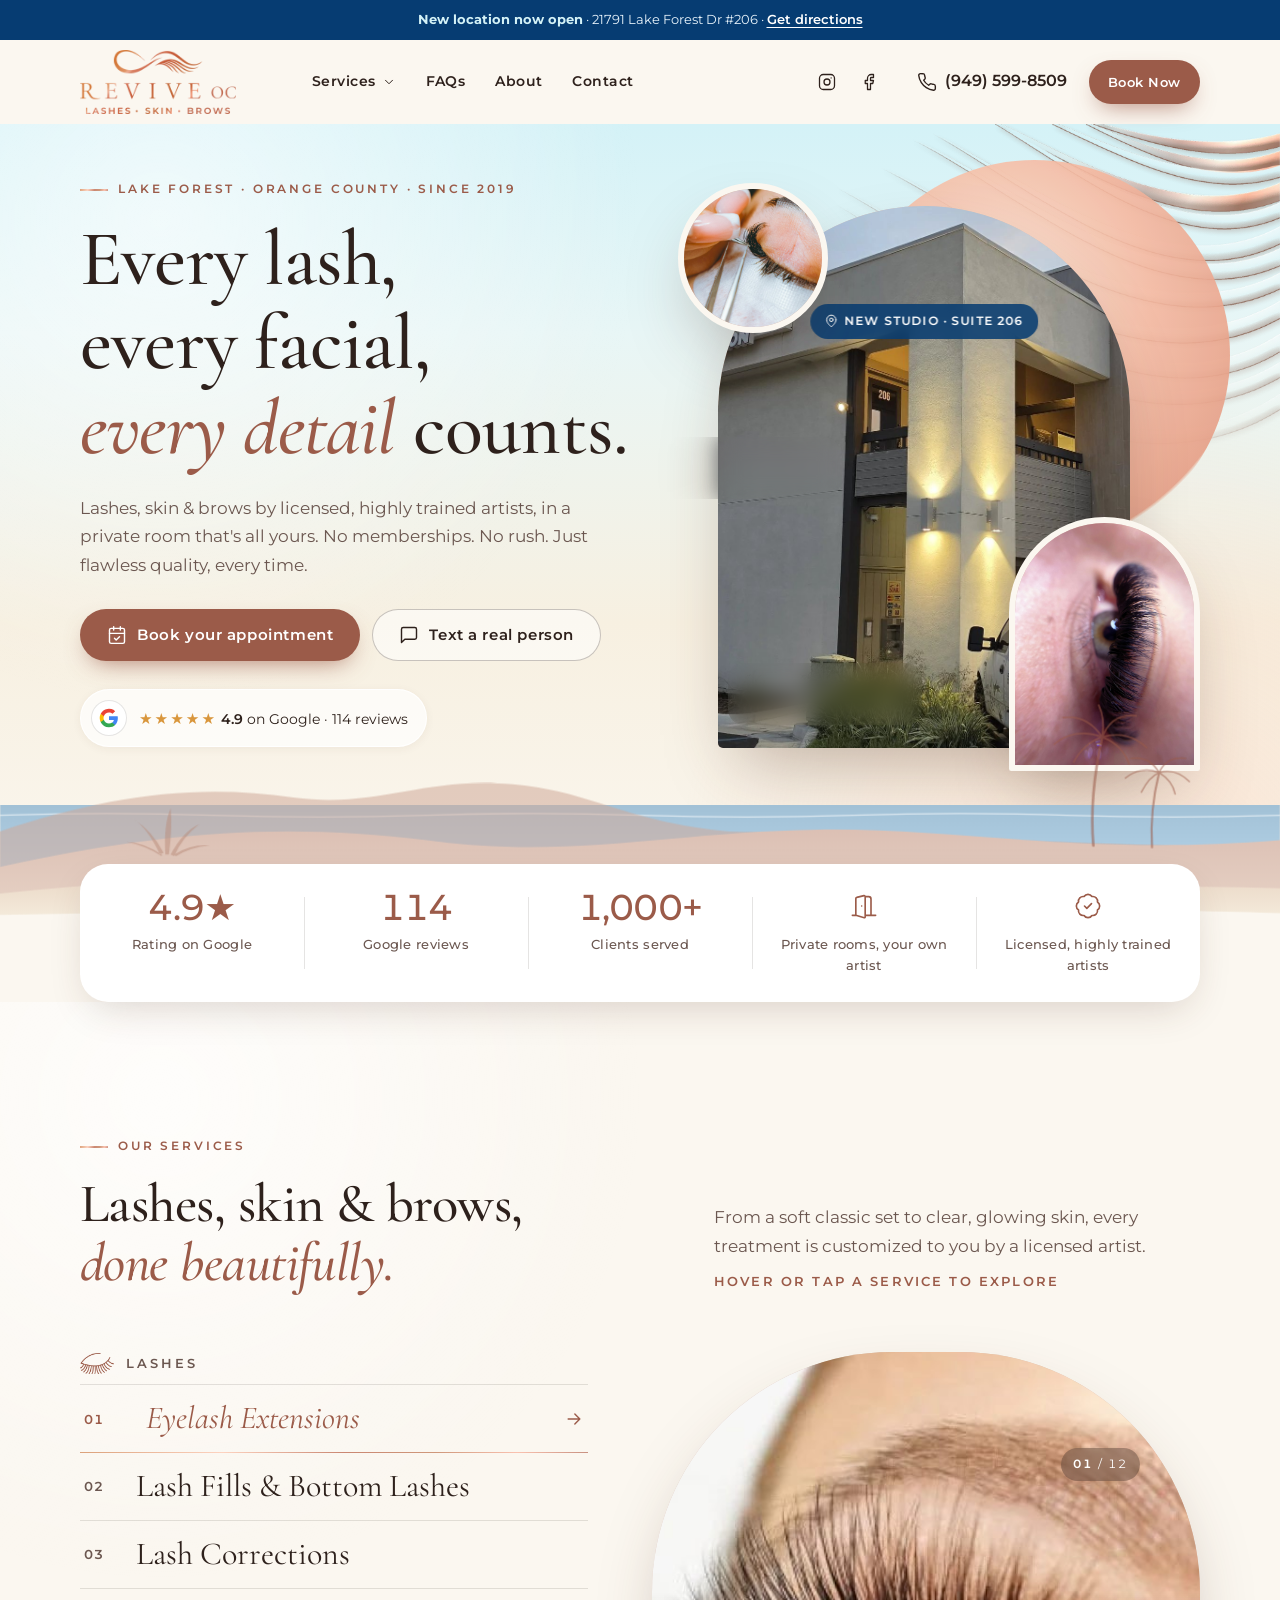
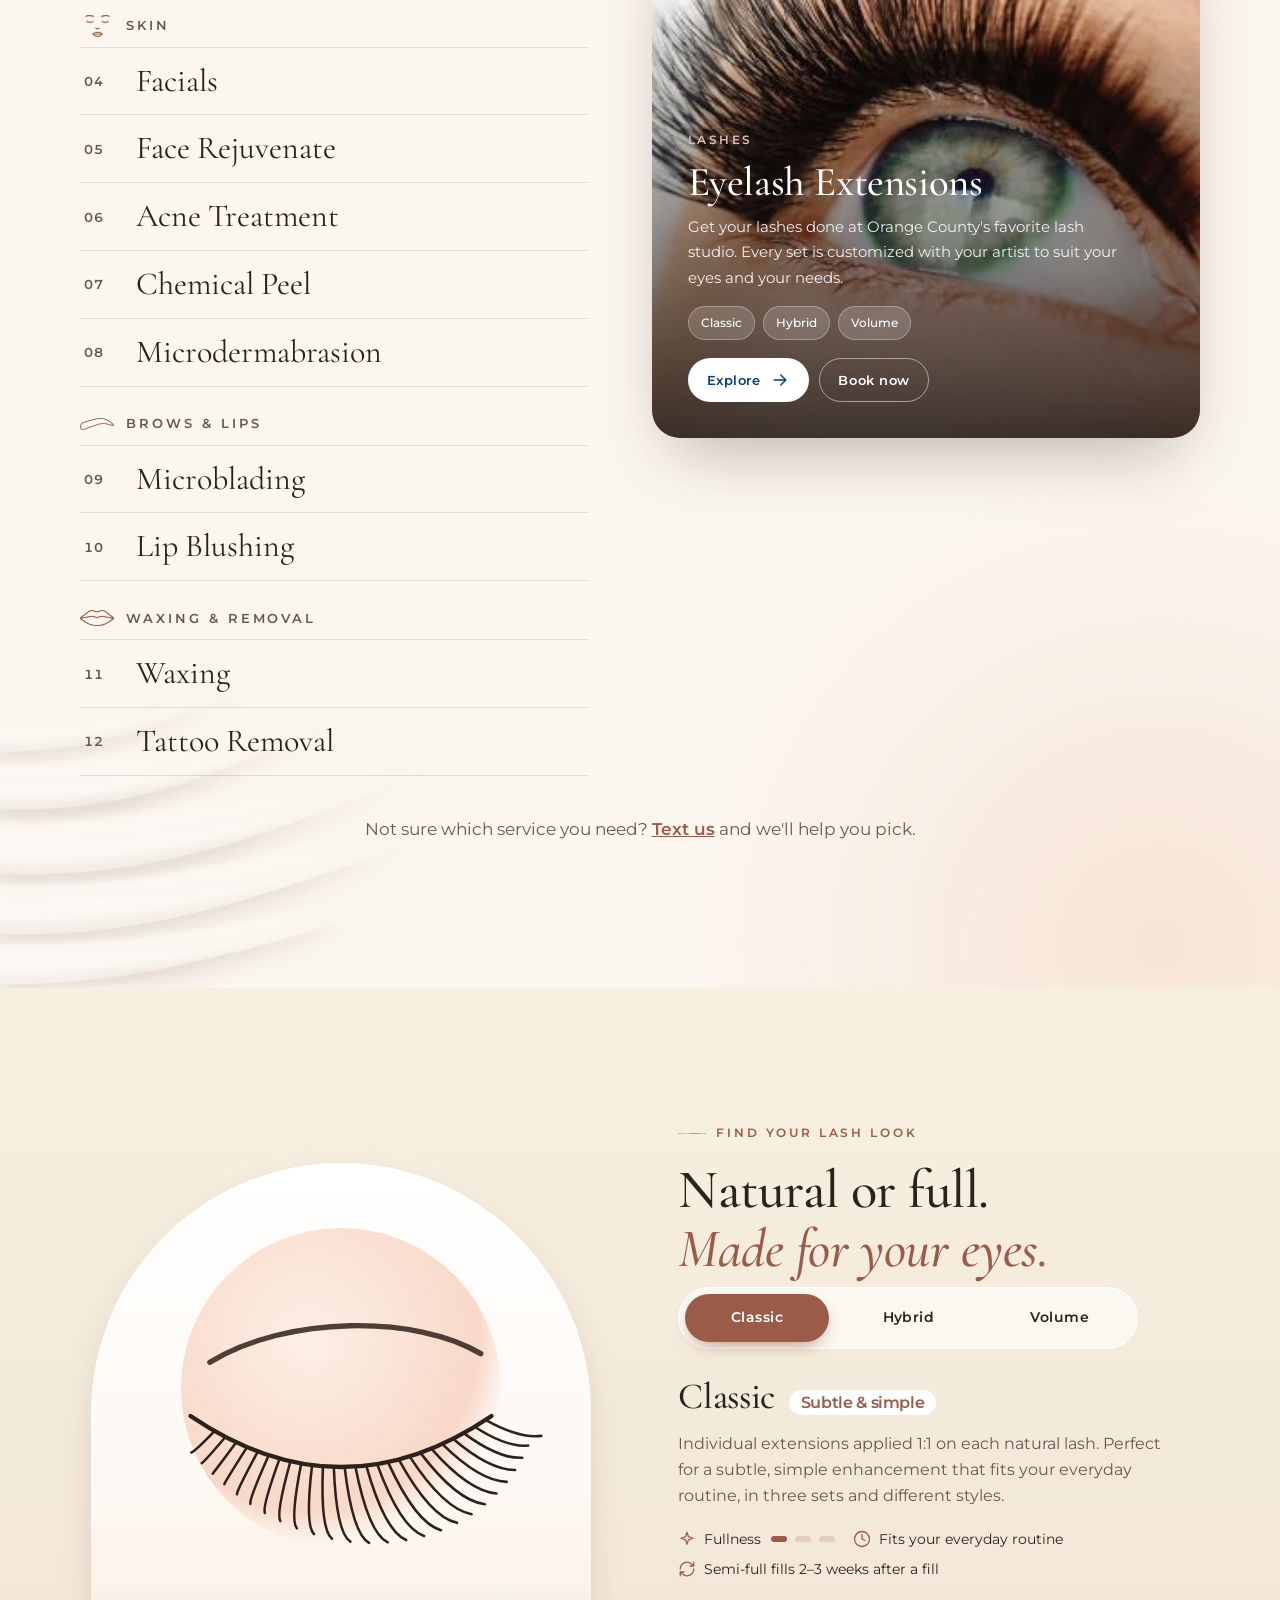
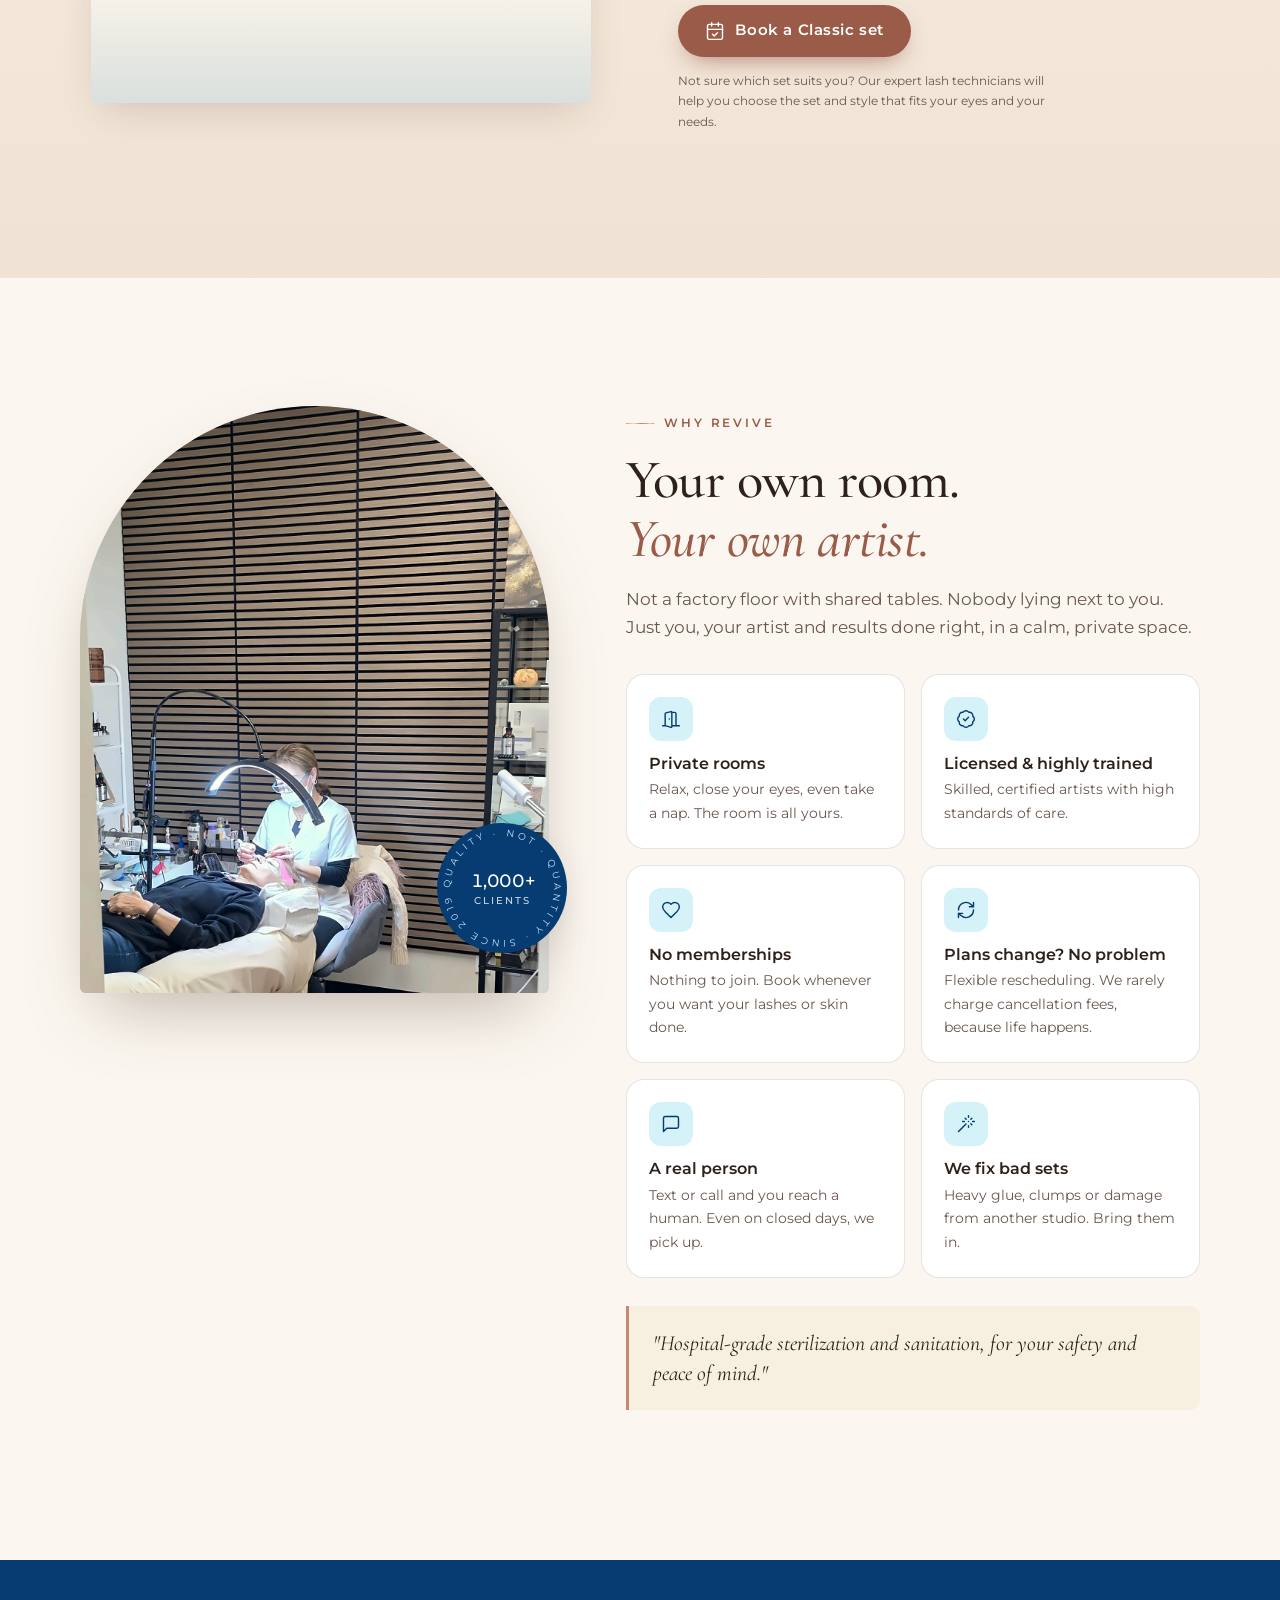
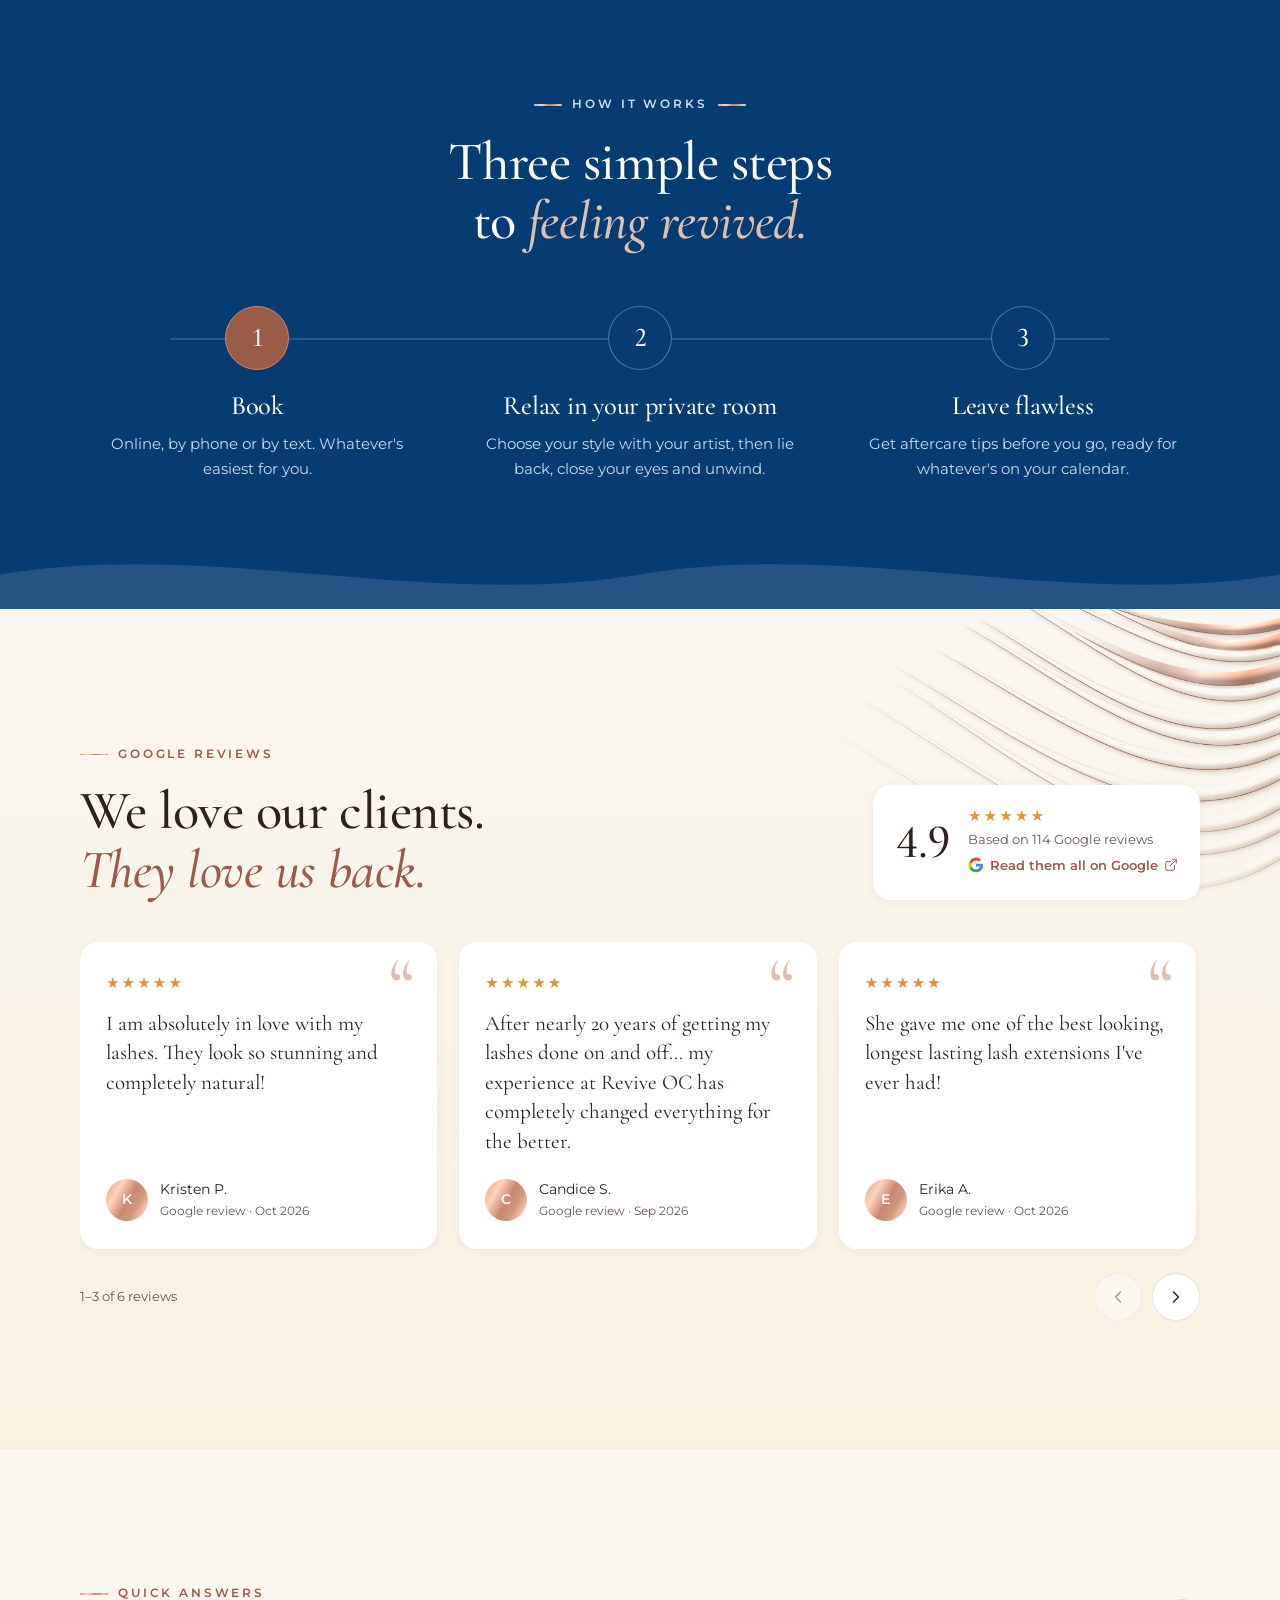
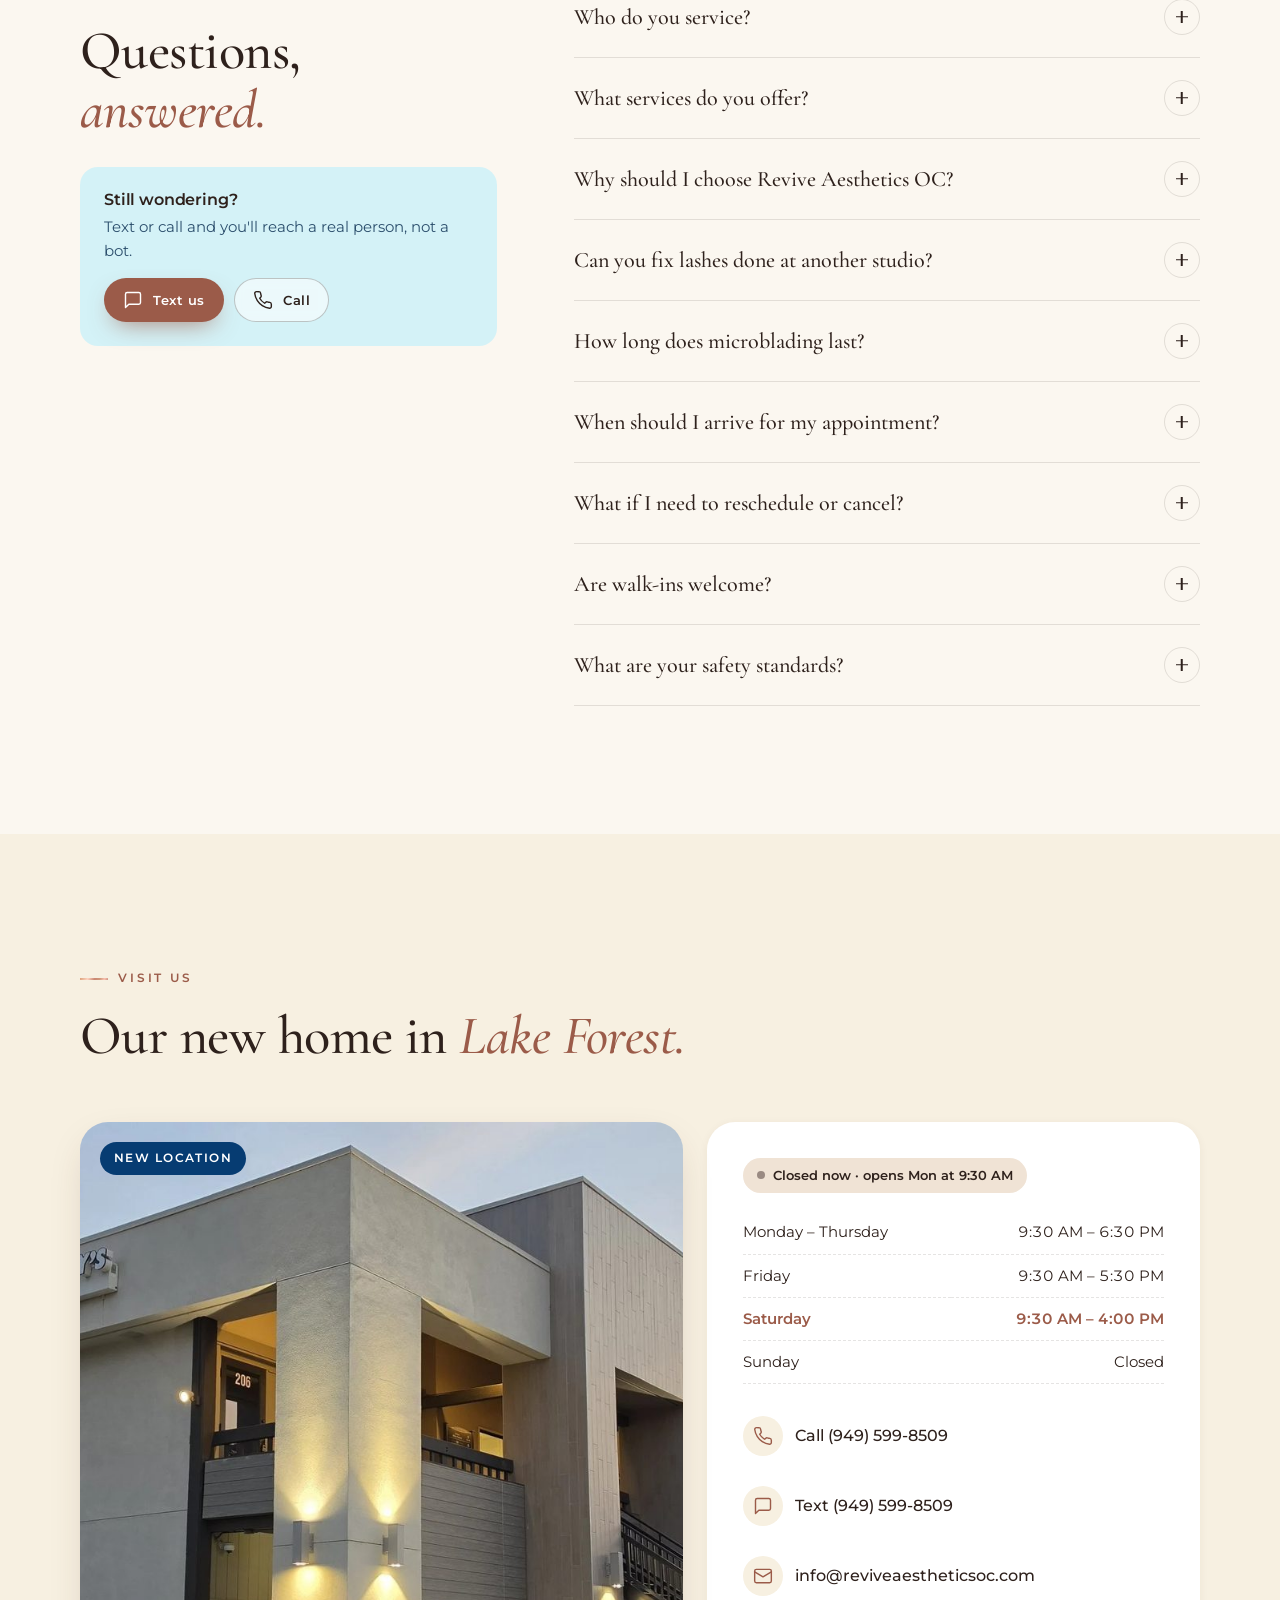
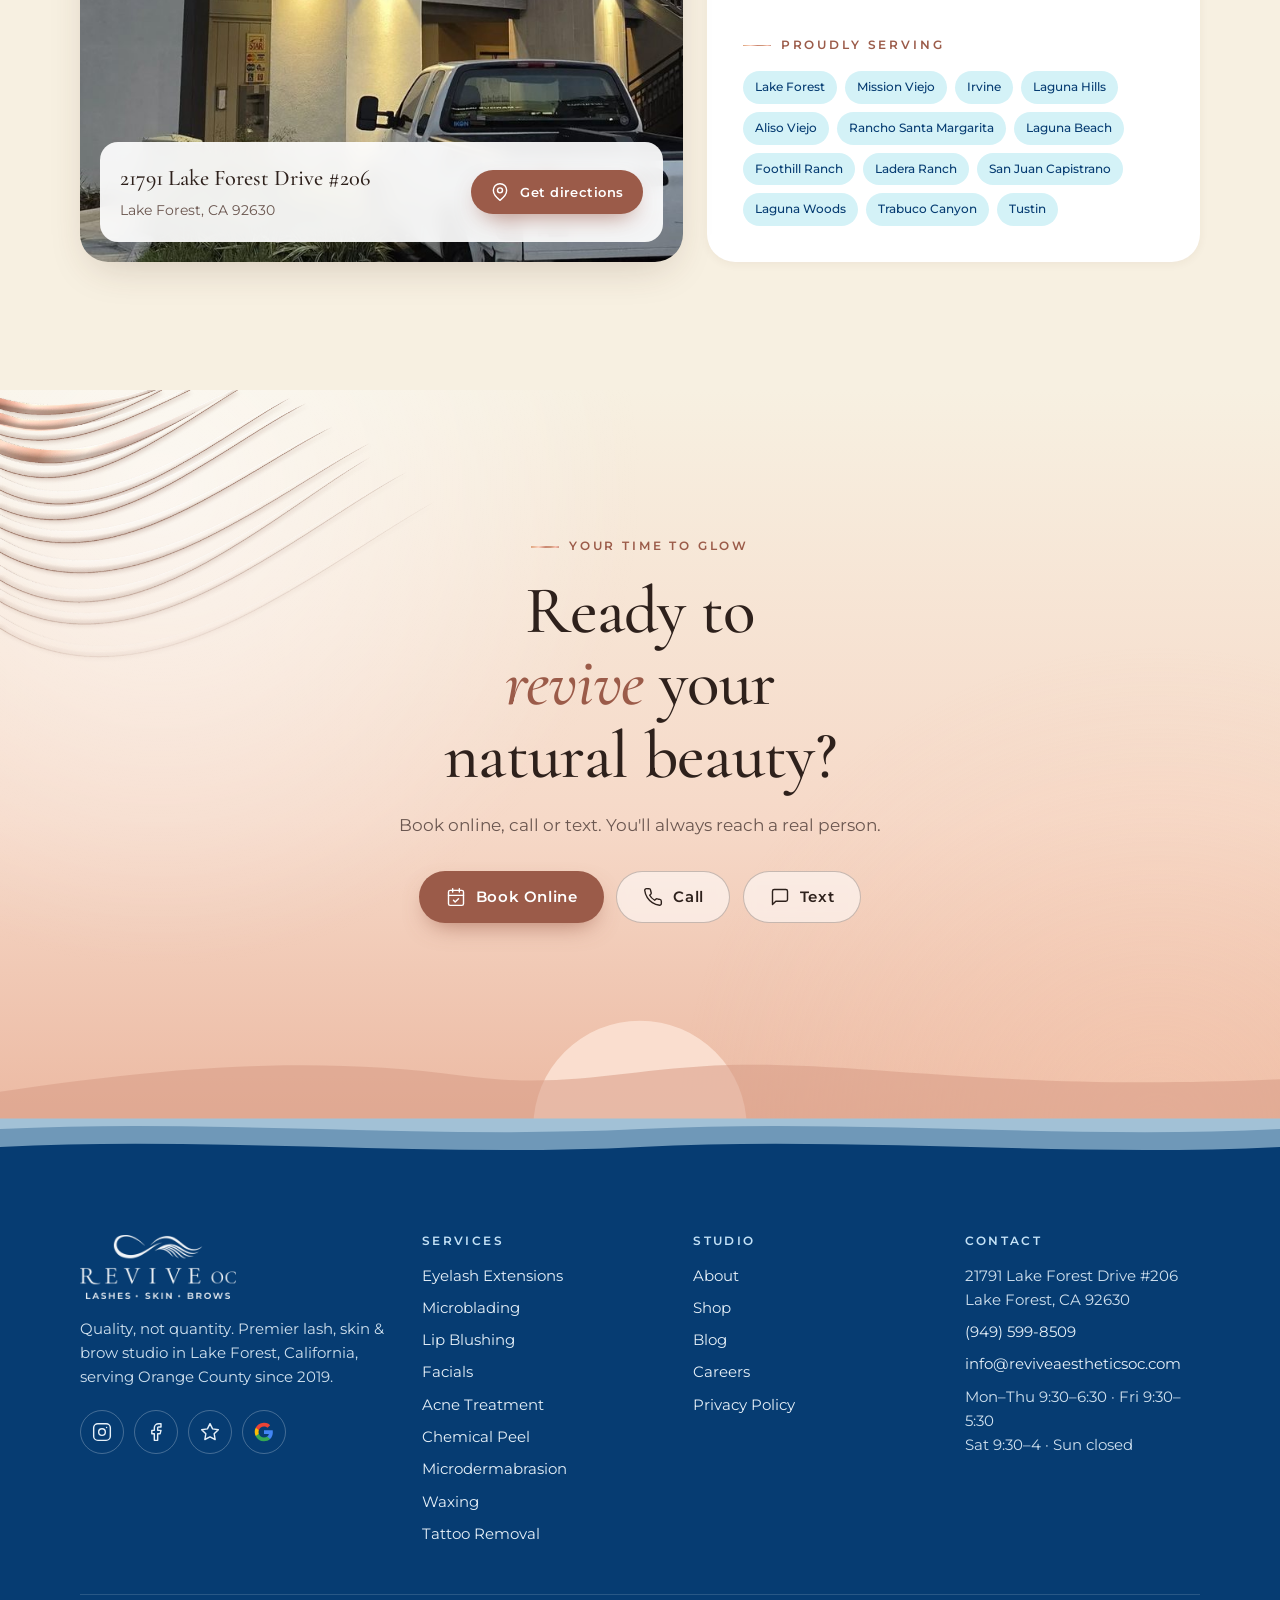
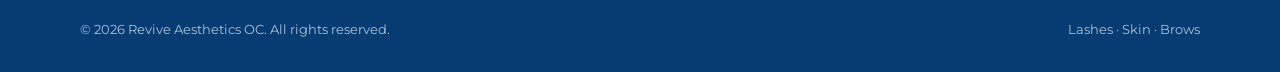
==== commit 17e8c2b9: "Redo lash backgrounds after Sylwia's stationery and banner; drifting light for movement Fine embosse" ====
--- a/current.html
+++ b/current.html
@@ -113,44 +113,8 @@
 <main id="main">
 <!-- HERO -->
 <section class="has-lash hero" id="top">
-  <div class="lashwrap lw-hero lw-light" aria-hidden="true"><svg class="lashdeco" viewBox="0 0 1000 600" preserveAspectRatio="xMidYMid meet" aria-hidden="true" focusable="false">
-      <defs>
-        <filter id="lash0-e" x="-10%" y="-10%" width="120%" height="120%" color-interpolation-filters="sRGB">
-          <feGaussianBlur in="SourceAlpha" stdDeviation="8" result="bump"/>
-          <feSpecularLighting in="bump" surfaceScale="6" specularConstant="0.90" specularExponent="16" lighting-color="#fff" result="spec">
-            <feDistantLight azimuth="235" elevation="38"/></feSpecularLighting>
-          <feComposite in="spec" in2="SourceAlpha" operator="in" result="hiLight"/>
-          <feDiffuseLighting in="bump" surfaceScale="6" diffuseConstant="1" lighting-color="#fff" result="diff">
-            <feDistantLight azimuth="235" elevation="38"/></feDiffuseLighting>
-          <feColorMatrix in="diff" type="matrix" values="0 0 0 0 0.541  0 0 0 0 0.353  0 0 0 0 0.282  -1.10 0 0 0 0.66" result="shadeA"/>
-          <feComposite in="shadeA" in2="SourceAlpha" operator="in" result="inner"/>
-          <feOffset in="bump" dx="5" dy="8" result="off"/>
-          <feFlood flood-color="#8a5a48" flood-opacity="0.09"/>
-          <feComposite in2="off" operator="in"/>
-          <feComposite in2="SourceAlpha" operator="out" result="outer"/>
-          <feMerge><feMergeNode in="outer"/><feMergeNode in="inner"/><feMergeNode in="hiLight"/></feMerge>
-        </filter>
-        <linearGradient id="lash0-foil" gradientUnits="userSpaceOnUse" x1="1000" y1="0" x2="480" y2="260">
-          <stop offset="0" stop-color="#b8735e"/><stop offset=".22" stop-color="#fdd3c0"/><stop offset=".38" stop-color="#d79a80"/>
-          <stop offset=".55" stop-color="#fbe2d3"/><stop offset=".75" stop-color="#c98673"/><stop offset="1" stop-color="#e7b29b"/>
-        </linearGradient>
-        <linearGradient id="lash0-ff" gradientUnits="userSpaceOnUse" x1="1000" y1="0" x2="440" y2="200">
-          <stop offset="0" stop-color="#fff"/><stop offset=".55" stop-color="#fff" stop-opacity=".85"/><stop offset="1" stop-color="#fff" stop-opacity="0"/>
-        </linearGradient>
-        <mask id="lash0-fm" maskUnits="userSpaceOnUse" x="0" y="0" width="1000" height="600"><rect width="1000" height="600" fill="url(#lash0-ff)"/></mask>
-        <radialGradient id="lash0-fade" gradientUnits="userSpaceOnUse" cx="1000" cy="0" r="980">
-          <stop offset="0" stop-color="#fff"/><stop offset=".42" stop-color="#fff"/><stop offset=".97" stop-color="#fff" stop-opacity="0"/>
-        </radialGradient>
-        <mask id="lash0-m" maskUnits="userSpaceOnUse" x="0" y="0" width="1000" height="600"><rect width="1000" height="600" fill="url(#lash0-fade)"/></mask>
-      </defs>
-      <g mask="url(#lash0-m)">
-        <g class="lashdeco-emboss" fill="#000" filter="url(#lash0-e)"><path d="M-120.0 70.0 C440.0 160.0 740.0 -40.0 1120.0 -30.0 C744.0 9.8 444.0 209.8 -120.0 70.0Z"/><path d="M-120.0 148.0 C440.0 220.0 740.0 16.0 1120.0 22.0 C746.2 77.2 446.2 281.2 -120.0 148.0Z"/><path d="M-120.0 226.0 C440.0 280.0 740.0 72.0 1120.0 74.0 C746.8 127.8 446.8 335.8 -120.0 226.0Z"/><path d="M-120.0 304.0 C440.0 340.0 740.0 128.0 1120.0 126.0 C745.9 169.3 445.9 381.3 -120.0 304.0Z"/><path d="M-120.0 382.0 C440.0 400.0 740.0 184.0 1120.0 178.0 C746.4 222.9 446.4 438.9 -120.0 382.0Z"/><path d="M-120.0 460.0 C440.0 460.0 740.0 240.0 1120.0 230.0 C749.6 291.7 449.6 511.7 -120.0 460.0Z"/><path d="M-120.0 538.0 C440.0 520.0 740.0 296.0 1120.0 282.0 C752.5 356.7 452.5 580.7 -120.0 538.0Z"/><path d="M-120.0 616.0 C440.0 580.0 740.0 352.0 1120.0 334.0 C751.9 404.5 451.9 632.5 -120.0 616.0Z"/><path d="M-120.0 694.0 C440.0 640.0 740.0 408.0 1120.0 386.0 C749.7 446.9 449.7 678.9 -120.0 694.0Z"/></g>
-        <g class="lashdeco-foil" mask="url(#lash0-fm)">
-          <g fill="url(#lash0-foil)"><path d="M-120.0 148.0 C440.0 220.0 740.0 16.0 1120.0 22.0 C746.2 77.2 446.2 281.2 -120.0 148.0Z"/><path d="M-120.0 226.0 C440.0 280.0 740.0 72.0 1120.0 74.0 C746.8 127.8 446.8 335.8 -120.0 226.0Z"/><path d="M-120.0 382.0 C440.0 400.0 740.0 184.0 1120.0 178.0 C746.4 222.9 446.4 438.9 -120.0 382.0Z"/></g>
-          <g fill="#000" filter="url(#lash0-e)" opacity=".7"><path d="M-120.0 148.0 C440.0 220.0 740.0 16.0 1120.0 22.0 C746.2 77.2 446.2 281.2 -120.0 148.0Z"/><path d="M-120.0 226.0 C440.0 280.0 740.0 72.0 1120.0 74.0 C746.8 127.8 446.8 335.8 -120.0 226.0Z"/><path d="M-120.0 382.0 C440.0 400.0 740.0 184.0 1120.0 178.0 C746.4 222.9 446.4 438.9 -120.0 382.0Z"/></g>
-        </g>
-      </g>
-    </svg></div>
+  <div class="shade shade-sky" aria-hidden="true"></div>
+  <div class="lashwrap lw-hero lw-tr" aria-hidden="true"><img src="assets/img/lash/fan-light-tr.webp" alt="" width="1800" height="1100" decoding="async" fetchpriority="high"></div>
   <div class="wrap hero-grid">
     <div>
       <span class="eyebrow rl">Lake Forest · Orange County · Since 2019</span>
@@ -217,44 +181,8 @@
 
 <!-- SERVICES -->
 <section class="has-lash sec services" id="services">
-  <div class="lashwrap lw-services lw-light" aria-hidden="true"><svg class="lashdeco" viewBox="0 0 1000 600" preserveAspectRatio="xMidYMid meet" aria-hidden="true" focusable="false">
-      <defs>
-        <filter id="lash1-e" x="-10%" y="-10%" width="120%" height="120%" color-interpolation-filters="sRGB">
-          <feGaussianBlur in="SourceAlpha" stdDeviation="8" result="bump"/>
-          <feSpecularLighting in="bump" surfaceScale="6" specularConstant="0.90" specularExponent="16" lighting-color="#fff" result="spec">
-            <feDistantLight azimuth="235" elevation="38"/></feSpecularLighting>
-          <feComposite in="spec" in2="SourceAlpha" operator="in" result="hiLight"/>
-          <feDiffuseLighting in="bump" surfaceScale="6" diffuseConstant="1" lighting-color="#fff" result="diff">
-            <feDistantLight azimuth="235" elevation="38"/></feDiffuseLighting>
-          <feColorMatrix in="diff" type="matrix" values="0 0 0 0 0.541  0 0 0 0 0.353  0 0 0 0 0.282  -1.10 0 0 0 0.66" result="shadeA"/>
-          <feComposite in="shadeA" in2="SourceAlpha" operator="in" result="inner"/>
-          <feOffset in="bump" dx="5" dy="8" result="off"/>
-          <feFlood flood-color="#8a5a48" flood-opacity="0.09"/>
-          <feComposite in2="off" operator="in"/>
-          <feComposite in2="SourceAlpha" operator="out" result="outer"/>
-          <feMerge><feMergeNode in="outer"/><feMergeNode in="inner"/><feMergeNode in="hiLight"/></feMerge>
-        </filter>
-        <linearGradient id="lash1-foil" gradientUnits="userSpaceOnUse" x1="0" y1="600" x2="520" y2="340">
-          <stop offset="0" stop-color="#b8735e"/><stop offset=".22" stop-color="#fdd3c0"/><stop offset=".38" stop-color="#d79a80"/>
-          <stop offset=".55" stop-color="#fbe2d3"/><stop offset=".75" stop-color="#c98673"/><stop offset="1" stop-color="#e7b29b"/>
-        </linearGradient>
-        <linearGradient id="lash1-ff" gradientUnits="userSpaceOnUse" x1="0" y1="600" x2="560" y2="400">
-          <stop offset="0" stop-color="#fff"/><stop offset=".55" stop-color="#fff" stop-opacity=".85"/><stop offset="1" stop-color="#fff" stop-opacity="0"/>
-        </linearGradient>
-        <mask id="lash1-fm" maskUnits="userSpaceOnUse" x="0" y="0" width="1000" height="600"><rect width="1000" height="600" fill="url(#lash1-ff)"/></mask>
-        <radialGradient id="lash1-fade" gradientUnits="userSpaceOnUse" cx="0" cy="600" r="980">
-          <stop offset="0" stop-color="#fff"/><stop offset=".42" stop-color="#fff"/><stop offset=".97" stop-color="#fff" stop-opacity="0"/>
-        </radialGradient>
-        <mask id="lash1-m" maskUnits="userSpaceOnUse" x="0" y="0" width="1000" height="600"><rect width="1000" height="600" fill="url(#lash1-fade)"/></mask>
-      </defs>
-      <g mask="url(#lash1-m)">
-        <g class="lashdeco-emboss" fill="#000" filter="url(#lash1-e)"><path d="M1120.0 520.0 C640.0 300.0 300.0 640.0 -120.0 420.0 C304.2 588.2 644.2 248.2 1120.0 520.0Z"/><path d="M1120.0 438.0 C640.0 236.0 300.0 570.0 -120.0 356.0 C304.1 508.2 644.1 174.2 1120.0 438.0Z"/><path d="M1120.0 356.0 C640.0 172.0 300.0 500.0 -120.0 292.0 C302.5 450.6 642.5 122.6 1120.0 356.0Z"/><path d="M1120.0 274.0 C640.0 108.0 300.0 430.0 -120.0 228.0 C301.6 387.3 641.6 65.3 1120.0 274.0Z"/><path d="M1120.0 192.0 C640.0 44.0 300.0 360.0 -120.0 164.0 C301.3 303.1 641.3 -12.9 1120.0 192.0Z"/><path d="M1120.0 110.0 C640.0 -20.0 300.0 290.0 -120.0 100.0 C300.5 230.0 640.5 -80.0 1120.0 110.0Z"/></g>
-        <g class="lashdeco-foil" mask="url(#lash1-fm)">
-          <g fill="url(#lash1-foil)"><path d="M1120.0 438.0 C640.0 236.0 300.0 570.0 -120.0 356.0 C304.1 508.2 644.1 174.2 1120.0 438.0Z"/><path d="M1120.0 274.0 C640.0 108.0 300.0 430.0 -120.0 228.0 C301.6 387.3 641.6 65.3 1120.0 274.0Z"/></g>
-          <g fill="#000" filter="url(#lash1-e)" opacity=".7"><path d="M1120.0 438.0 C640.0 236.0 300.0 570.0 -120.0 356.0 C304.1 508.2 644.1 174.2 1120.0 438.0Z"/><path d="M1120.0 274.0 C640.0 108.0 300.0 430.0 -120.0 228.0 C301.6 387.3 641.6 65.3 1120.0 274.0Z"/></g>
-        </g>
-      </g>
-    </svg></div>
+  <div class="shade shade-light" aria-hidden="true"></div>
+  <div class="lashwrap lw-services lw-bl" aria-hidden="true"><img src="assets/img/lash/soft-light-bl.webp" alt="" width="1800" height="1100" decoding="async" loading="lazy"></div>
   <div class="wrap">
     <div class="sc-head">
       <div class="sec-head rv" style="margin-bottom:0">
@@ -499,44 +427,7 @@
 
 <!-- REVIEWS -->
 <section class="has-lash sec reviews" id="reviews">
-  <div class="lashwrap lw-reviews lw-light" aria-hidden="true"><svg class="lashdeco" viewBox="0 0 1000 600" preserveAspectRatio="xMidYMid meet" aria-hidden="true" focusable="false">
-      <defs>
-        <filter id="lash2-e" x="-10%" y="-10%" width="120%" height="120%" color-interpolation-filters="sRGB">
-          <feGaussianBlur in="SourceAlpha" stdDeviation="8" result="bump"/>
-          <feSpecularLighting in="bump" surfaceScale="6" specularConstant="0.90" specularExponent="16" lighting-color="#fff" result="spec">
-            <feDistantLight azimuth="235" elevation="38"/></feSpecularLighting>
-          <feComposite in="spec" in2="SourceAlpha" operator="in" result="hiLight"/>
-          <feDiffuseLighting in="bump" surfaceScale="6" diffuseConstant="1" lighting-color="#fff" result="diff">
-            <feDistantLight azimuth="235" elevation="38"/></feDiffuseLighting>
-          <feColorMatrix in="diff" type="matrix" values="0 0 0 0 0.541  0 0 0 0 0.353  0 0 0 0 0.282  -1.10 0 0 0 0.66" result="shadeA"/>
-          <feComposite in="shadeA" in2="SourceAlpha" operator="in" result="inner"/>
-          <feOffset in="bump" dx="5" dy="8" result="off"/>
-          <feFlood flood-color="#8a5a48" flood-opacity="0.09"/>
-          <feComposite in2="off" operator="in"/>
-          <feComposite in2="SourceAlpha" operator="out" result="outer"/>
-          <feMerge><feMergeNode in="outer"/><feMergeNode in="inner"/><feMergeNode in="hiLight"/></feMerge>
-        </filter>
-        <linearGradient id="lash2-foil" gradientUnits="userSpaceOnUse" x1="1000" y1="0" x2="480" y2="260">
-          <stop offset="0" stop-color="#b8735e"/><stop offset=".22" stop-color="#fdd3c0"/><stop offset=".38" stop-color="#d79a80"/>
-          <stop offset=".55" stop-color="#fbe2d3"/><stop offset=".75" stop-color="#c98673"/><stop offset="1" stop-color="#e7b29b"/>
-        </linearGradient>
-        <linearGradient id="lash2-ff" gradientUnits="userSpaceOnUse" x1="1000" y1="0" x2="440" y2="200">
-          <stop offset="0" stop-color="#fff"/><stop offset=".55" stop-color="#fff" stop-opacity=".85"/><stop offset="1" stop-color="#fff" stop-opacity="0"/>
-        </linearGradient>
-        <mask id="lash2-fm" maskUnits="userSpaceOnUse" x="0" y="0" width="1000" height="600"><rect width="1000" height="600" fill="url(#lash2-ff)"/></mask>
-        <radialGradient id="lash2-fade" gradientUnits="userSpaceOnUse" cx="1000" cy="0" r="980">
-          <stop offset="0" stop-color="#fff"/><stop offset=".42" stop-color="#fff"/><stop offset=".97" stop-color="#fff" stop-opacity="0"/>
-        </radialGradient>
-        <mask id="lash2-m" maskUnits="userSpaceOnUse" x="0" y="0" width="1000" height="600"><rect width="1000" height="600" fill="url(#lash2-fade)"/></mask>
-      </defs>
-      <g mask="url(#lash2-m)">
-        <g class="lashdeco-emboss" fill="#000" filter="url(#lash2-e)"><path d="M-120.0 70.0 C440.0 160.0 740.0 -40.0 1120.0 -30.0 C744.0 9.8 444.0 209.8 -120.0 70.0Z"/><path d="M-120.0 148.0 C440.0 220.0 740.0 16.0 1120.0 22.0 C746.2 77.2 446.2 281.2 -120.0 148.0Z"/><path d="M-120.0 226.0 C440.0 280.0 740.0 72.0 1120.0 74.0 C746.8 127.8 446.8 335.8 -120.0 226.0Z"/><path d="M-120.0 304.0 C440.0 340.0 740.0 128.0 1120.0 126.0 C745.9 169.3 445.9 381.3 -120.0 304.0Z"/><path d="M-120.0 382.0 C440.0 400.0 740.0 184.0 1120.0 178.0 C746.4 222.9 446.4 438.9 -120.0 382.0Z"/><path d="M-120.0 460.0 C440.0 460.0 740.0 240.0 1120.0 230.0 C749.6 291.7 449.6 511.7 -120.0 460.0Z"/><path d="M-120.0 538.0 C440.0 520.0 740.0 296.0 1120.0 282.0 C752.5 356.7 452.5 580.7 -120.0 538.0Z"/><path d="M-120.0 616.0 C440.0 580.0 740.0 352.0 1120.0 334.0 C751.9 404.5 451.9 632.5 -120.0 616.0Z"/><path d="M-120.0 694.0 C440.0 640.0 740.0 408.0 1120.0 386.0 C749.7 446.9 449.7 678.9 -120.0 694.0Z"/></g>
-        <g class="lashdeco-foil" mask="url(#lash2-fm)">
-          <g fill="url(#lash2-foil)"><path d="M-120.0 148.0 C440.0 220.0 740.0 16.0 1120.0 22.0 C746.2 77.2 446.2 281.2 -120.0 148.0Z"/><path d="M-120.0 226.0 C440.0 280.0 740.0 72.0 1120.0 74.0 C746.8 127.8 446.8 335.8 -120.0 226.0Z"/><path d="M-120.0 382.0 C440.0 400.0 740.0 184.0 1120.0 178.0 C746.4 222.9 446.4 438.9 -120.0 382.0Z"/></g>
-          <g fill="#000" filter="url(#lash2-e)" opacity=".7"><path d="M-120.0 148.0 C440.0 220.0 740.0 16.0 1120.0 22.0 C746.2 77.2 446.2 281.2 -120.0 148.0Z"/><path d="M-120.0 226.0 C440.0 280.0 740.0 72.0 1120.0 74.0 C746.8 127.8 446.8 335.8 -120.0 226.0Z"/><path d="M-120.0 382.0 C440.0 400.0 740.0 184.0 1120.0 178.0 C746.4 222.9 446.4 438.9 -120.0 382.0Z"/></g>
-        </g>
-      </g>
-    </svg></div>
+  <div class="lashwrap lw-reviews lw-tr" aria-hidden="true"><img src="assets/img/lash/fan-light-tr.webp" alt="" width="1800" height="1100" decoding="async" loading="lazy"></div>
   <div class="wrap">
     <div class="rev-top">
       <div class="rv" style="max-width:620px">
@@ -631,44 +522,8 @@
 
 <!-- FINAL CTA -->
 <section class="has-lash final" aria-labelledby="final-h">
-  <div class="lashwrap lw-final-tl lw-light" aria-hidden="true"><svg class="lashdeco" viewBox="0 0 1000 600" preserveAspectRatio="xMidYMid meet" aria-hidden="true" focusable="false">
-      <defs>
-        <filter id="lash3-e" x="-10%" y="-10%" width="120%" height="120%" color-interpolation-filters="sRGB">
-          <feGaussianBlur in="SourceAlpha" stdDeviation="8" result="bump"/>
-          <feSpecularLighting in="bump" surfaceScale="6" specularConstant="0.90" specularExponent="16" lighting-color="#fff" result="spec">
-            <feDistantLight azimuth="235" elevation="38"/></feSpecularLighting>
-          <feComposite in="spec" in2="SourceAlpha" operator="in" result="hiLight"/>
-          <feDiffuseLighting in="bump" surfaceScale="6" diffuseConstant="1" lighting-color="#fff" result="diff">
-            <feDistantLight azimuth="235" elevation="38"/></feDiffuseLighting>
-          <feColorMatrix in="diff" type="matrix" values="0 0 0 0 0.541  0 0 0 0 0.353  0 0 0 0 0.282  -1.10 0 0 0 0.66" result="shadeA"/>
-          <feComposite in="shadeA" in2="SourceAlpha" operator="in" result="inner"/>
-          <feOffset in="bump" dx="5" dy="8" result="off"/>
-          <feFlood flood-color="#8a5a48" flood-opacity="0.09"/>
-          <feComposite in2="off" operator="in"/>
-          <feComposite in2="SourceAlpha" operator="out" result="outer"/>
-          <feMerge><feMergeNode in="outer"/><feMergeNode in="inner"/><feMergeNode in="hiLight"/></feMerge>
-        </filter>
-        <linearGradient id="lash3-foil" gradientUnits="userSpaceOnUse" x1="0" y1="0" x2="520" y2="260">
-          <stop offset="0" stop-color="#b8735e"/><stop offset=".22" stop-color="#fdd3c0"/><stop offset=".38" stop-color="#d79a80"/>
-          <stop offset=".55" stop-color="#fbe2d3"/><stop offset=".75" stop-color="#c98673"/><stop offset="1" stop-color="#e7b29b"/>
-        </linearGradient>
-        <linearGradient id="lash3-ff" gradientUnits="userSpaceOnUse" x1="0" y1="0" x2="560" y2="200">
-          <stop offset="0" stop-color="#fff"/><stop offset=".55" stop-color="#fff" stop-opacity=".85"/><stop offset="1" stop-color="#fff" stop-opacity="0"/>
-        </linearGradient>
-        <mask id="lash3-fm" maskUnits="userSpaceOnUse" x="0" y="0" width="1000" height="600"><rect width="1000" height="600" fill="url(#lash3-ff)"/></mask>
-        <radialGradient id="lash3-fade" gradientUnits="userSpaceOnUse" cx="0" cy="0" r="980">
-          <stop offset="0" stop-color="#fff"/><stop offset=".42" stop-color="#fff"/><stop offset=".97" stop-color="#fff" stop-opacity="0"/>
-        </radialGradient>
-        <mask id="lash3-m" maskUnits="userSpaceOnUse" x="0" y="0" width="1000" height="600"><rect width="1000" height="600" fill="url(#lash3-fade)"/></mask>
-      </defs>
-      <g mask="url(#lash3-m)">
-        <g class="lashdeco-emboss" fill="#000" filter="url(#lash3-e)"><path d="M-120.0 -30.0 C260.0 -40.0 560.0 160.0 1120.0 70.0 C556.0 209.8 256.0 9.8 -120.0 -30.0Z"/><path d="M-120.0 22.0 C260.0 16.0 560.0 220.0 1120.0 148.0 C553.8 281.2 253.8 77.2 -120.0 22.0Z"/><path d="M-120.0 74.0 C260.0 72.0 560.0 280.0 1120.0 226.0 C553.2 335.8 253.2 127.8 -120.0 74.0Z"/><path d="M-120.0 126.0 C260.0 128.0 560.0 340.0 1120.0 304.0 C554.1 381.3 254.1 169.3 -120.0 126.0Z"/><path d="M-120.0 178.0 C260.0 184.0 560.0 400.0 1120.0 382.0 C553.6 438.9 253.6 222.9 -120.0 178.0Z"/><path d="M-120.0 230.0 C260.0 240.0 560.0 460.0 1120.0 460.0 C550.4 511.7 250.4 291.7 -120.0 230.0Z"/><path d="M-120.0 282.0 C260.0 296.0 560.0 520.0 1120.0 538.0 C547.5 580.7 247.5 356.7 -120.0 282.0Z"/><path d="M-120.0 334.0 C260.0 352.0 560.0 580.0 1120.0 616.0 C548.1 632.5 248.1 404.5 -120.0 334.0Z"/><path d="M-120.0 386.0 C260.0 408.0 560.0 640.0 1120.0 694.0 C550.3 678.9 250.3 446.9 -120.0 386.0Z"/></g>
-        <g class="lashdeco-foil" mask="url(#lash3-fm)">
-          <g fill="url(#lash3-foil)"><path d="M-120.0 22.0 C260.0 16.0 560.0 220.0 1120.0 148.0 C553.8 281.2 253.8 77.2 -120.0 22.0Z"/><path d="M-120.0 74.0 C260.0 72.0 560.0 280.0 1120.0 226.0 C553.2 335.8 253.2 127.8 -120.0 74.0Z"/><path d="M-120.0 178.0 C260.0 184.0 560.0 400.0 1120.0 382.0 C553.6 438.9 253.6 222.9 -120.0 178.0Z"/></g>
-          <g fill="#000" filter="url(#lash3-e)" opacity=".7"><path d="M-120.0 22.0 C260.0 16.0 560.0 220.0 1120.0 148.0 C553.8 281.2 253.8 77.2 -120.0 22.0Z"/><path d="M-120.0 74.0 C260.0 72.0 560.0 280.0 1120.0 226.0 C553.2 335.8 253.2 127.8 -120.0 74.0Z"/><path d="M-120.0 178.0 C260.0 184.0 560.0 400.0 1120.0 382.0 C553.6 438.9 253.6 222.9 -120.0 178.0Z"/></g>
-        </g>
-      </g>
-    </svg></div>
+  <div class="shade shade-sky" aria-hidden="true"></div>
+  <div class="lashwrap lw-final lw-tl" aria-hidden="true"><img src="assets/img/lash/fan-light-tl.webp" alt="" width="1800" height="1100" decoding="async" loading="lazy"></div>
   <div class="wrap">
     <span class="eyebrow rv">Your time to glow</span>
     <h2 id="final-h" class="rv d1">Ready to <em>revive</em> your natural beauty?</h2>
--- a/assets/css/lashes.css
+++ b/assets/css/lashes.css
@@ -1,26 +1,49 @@
-/* Embossed lash ribbons, after Revive's Instagram and stationery artwork.
-   Ribbons pressed into the surface, shown by light and shadow only, with a few catching copper foil.
-   They sweep in from a corner and fade out. They never move.
-   Used in 4 of the 10 home page sections; each is at most half the page width. */
+/* Roland's feedback: Sylwia-style lash artwork in the page backgrounds, plus a hint of movement.
+
+   Lash artwork (assets/img/lash/*.webp, made by tools/lash_art.py)
+   - "fan": fine lash strands pressed into the surface from a corner, like the stationery card,
+     with the first strands in rose-gold foil. "soft": wide, barely-there strokes, like the banner.
+   - Used in 4 of the 10 home page sections; each one is at most half the page width.
+   - The artwork itself never moves.
+
+   Movement: two very large, soft pools of light drift slowly across a few sections
+   (about half a minute per pass), so the page never looks static. */
 
 .has-lash{position:relative;overflow:clip}
-.has-lash>.wrap{position:relative;z-index:2}
+.has-lash>.wrap,.has-lash>.landscape{position:relative;z-index:2}
+.has-lash>.landscape{position:absolute}
+.final.has-lash>.landscape{position:relative}
 
-.lashwrap{position:absolute;z-index:1;pointer-events:none;width:var(--lw,46vw);max-width:900px}
-.lashwrap svg{display:block;width:100%;height:auto}
-.lw-light{opacity:.95}
+.lashwrap{position:absolute;z-index:1;pointer-events:none;width:var(--lw,46vw);max-width:920px}
+.lashwrap img{display:block;width:100%;height:auto}
+.lw-tl{left:0;top:0}.lw-tr{right:0;top:0}.lw-bl{left:0;bottom:0}.lw-br{right:0;bottom:0}
 
-/* Corners */
-.lw-hero{--lw:50vw;right:0;top:0}
-.lw-services{--lw:40vw;left:0;bottom:0}
-.lw-reviews{--lw:42vw;right:0;top:0}
-.lw-final-tl{--lw:44vw;left:0;top:0}
-.lw-final-tr{--lw:44vw;right:0;top:0}
-.lw-final-bl{--lw:36vw;left:0;bottom:0}
+/* Placements */
+.lw-hero{--lw:48vw}
+.lw-services{--lw:44vw}
+.lw-reviews{--lw:42vw}
+.lw-final{--lw:40vw}
+.lw-final-soft{--lw:38vw}
+
+/* Drifting light */
+.shade{position:absolute;inset:0;z-index:0;pointer-events:none;overflow:hidden}
+.shade::before,.shade::after{content:"";position:absolute;width:75vmax;aspect-ratio:1;border-radius:50%;will-change:transform}
+.shade::before{left:-25vmax;top:-30vmax;background:radial-gradient(closest-side,var(--s1),transparent);
+  animation:shade-a 28s ease-in-out infinite alternate}
+.shade::after{right:-28vmax;bottom:-34vmax;background:radial-gradient(closest-side,var(--s2),transparent);
+  animation:shade-b 36s ease-in-out infinite alternate}
+@keyframes shade-a{from{transform:translate(0,0) scale(1)}to{transform:translate(48vw,14vh) scale(1.18)}}
+@keyframes shade-b{from{transform:translate(0,0) scale(1.1)}to{transform:translate(-44vw,-12vh) scale(.92)}}
+
+.shade-light{--s1:rgba(255,255,255,.75);--s2:rgba(240,186,160,.3)}
+.shade-sky{--s1:rgba(255,255,255,.6);--s2:rgba(250,206,180,.4)}
+.shade-navy{--s1:rgba(122,170,232,.2);--s2:rgba(233,171,142,.16)}
+
+@media (prefers-reduced-motion:reduce){.shade::before,.shade::after{animation:none}}
 
 @media (max-width:860px){
-  .lw-hero{--lw:84vw;top:-84px}
-  .lw-services,.lw-reviews{--lw:80vw}
-  .lw-final-tl,.lw-final-tr{--lw:90vw}
-  .lw-final-bl{--lw:70vw}
+  .lw-hero{--lw:72vw;top:-30px}
+  .lw-services,.lw-reviews{--lw:78vw}
+  .lw-final,.lw-final-soft{--lw:80vw}
+  .shade::before,.shade::after{width:110vmax}
 }
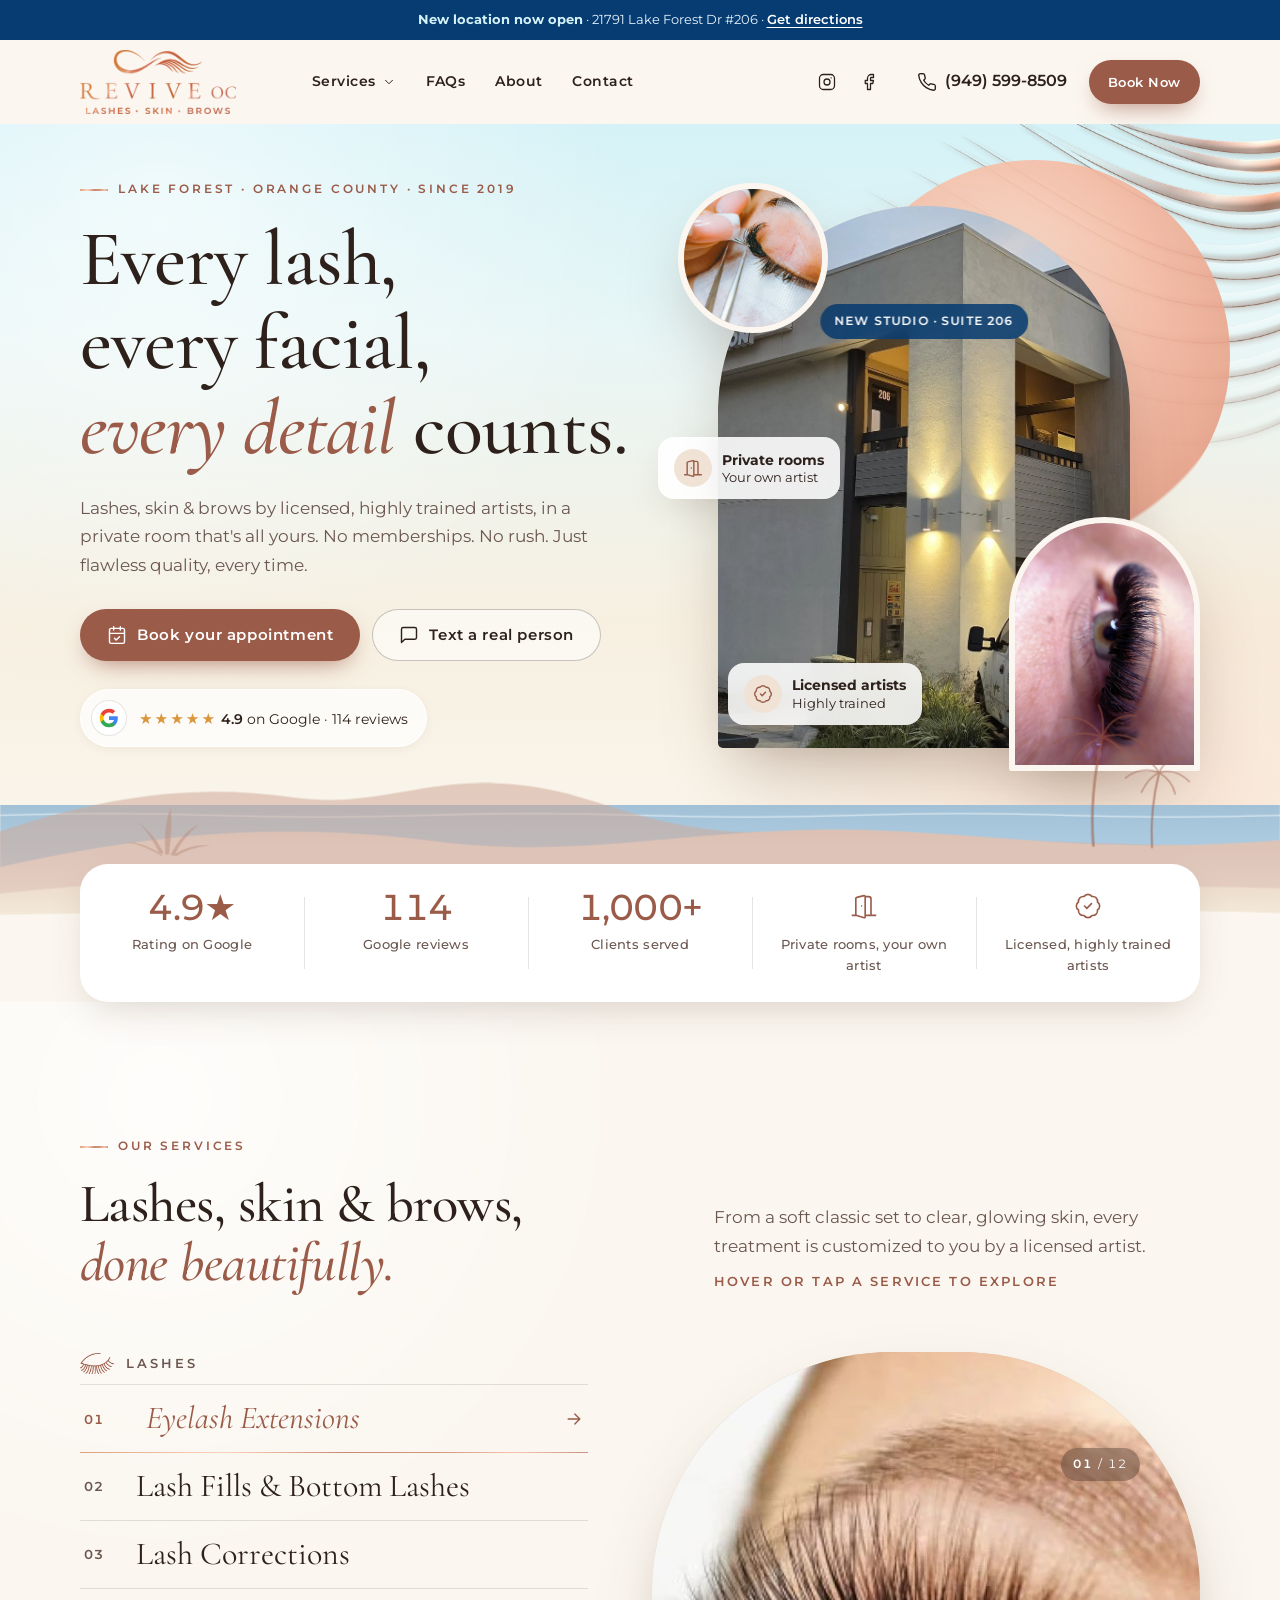
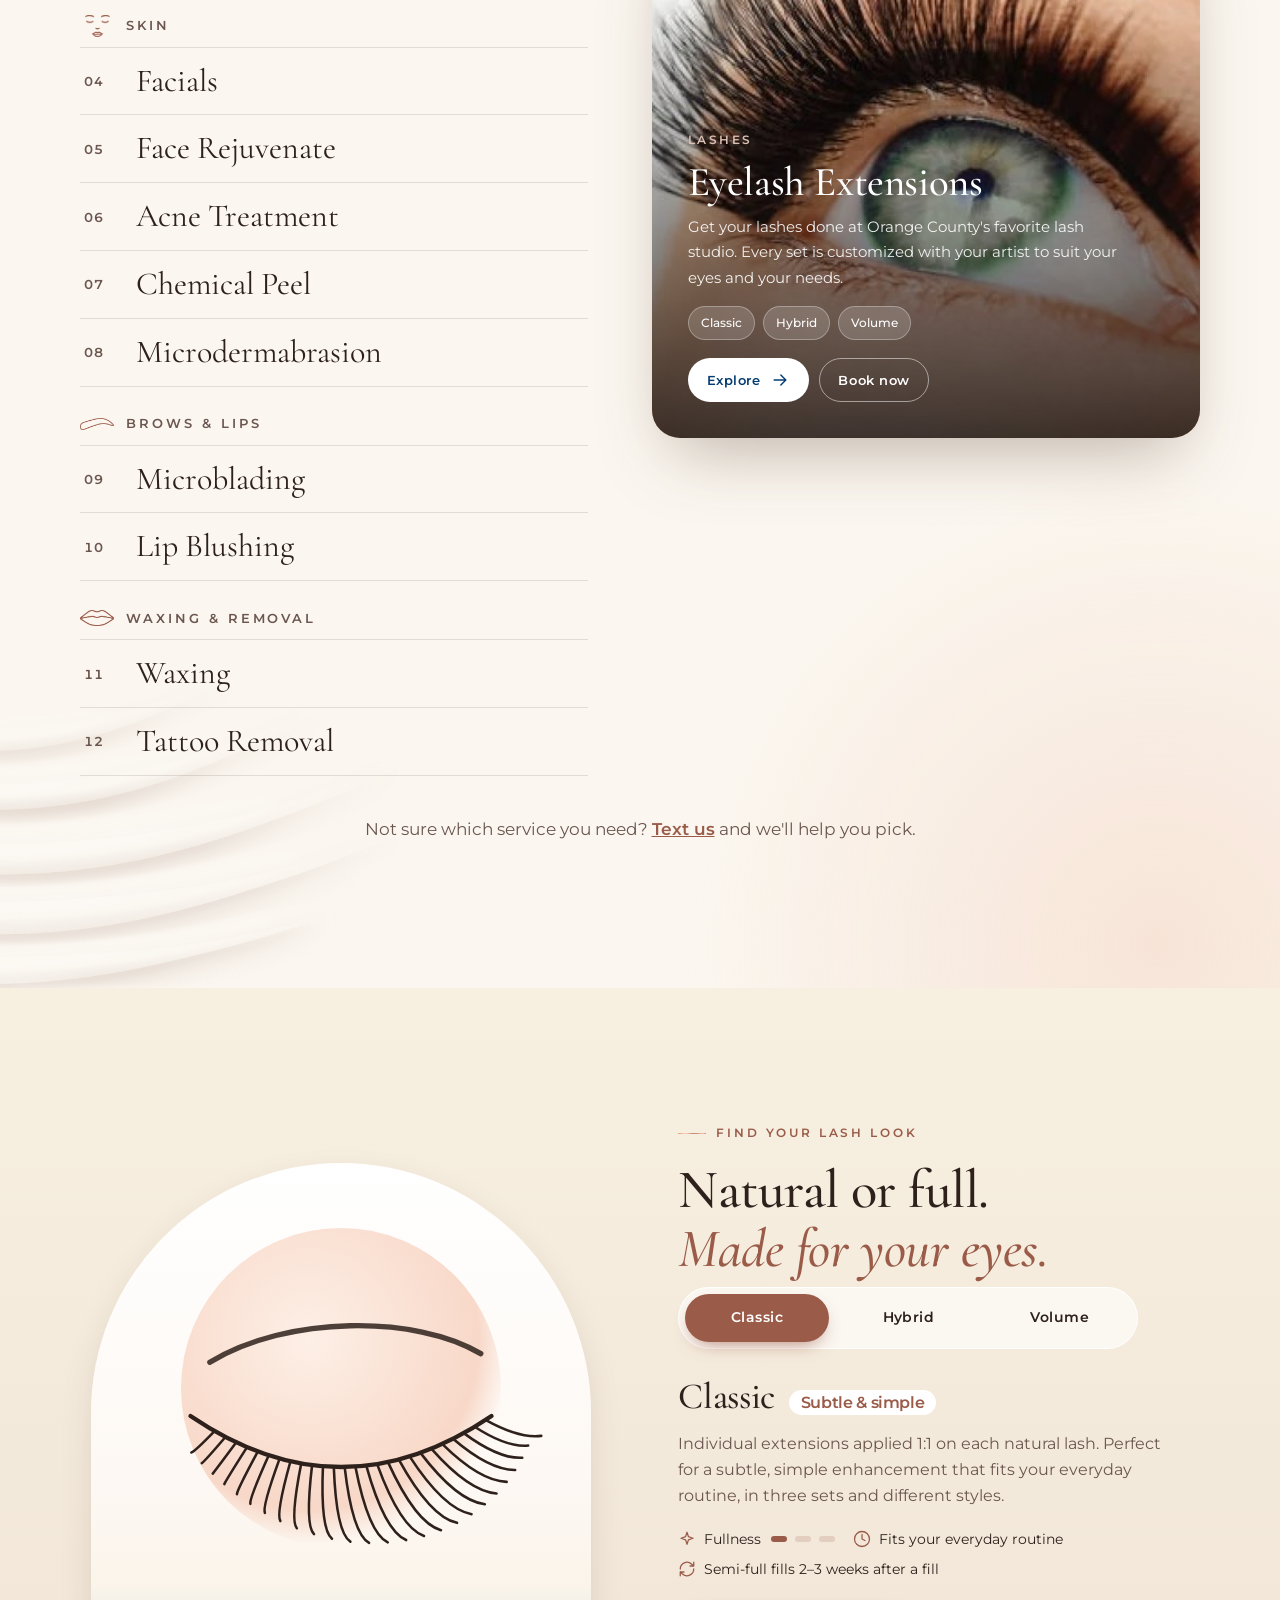
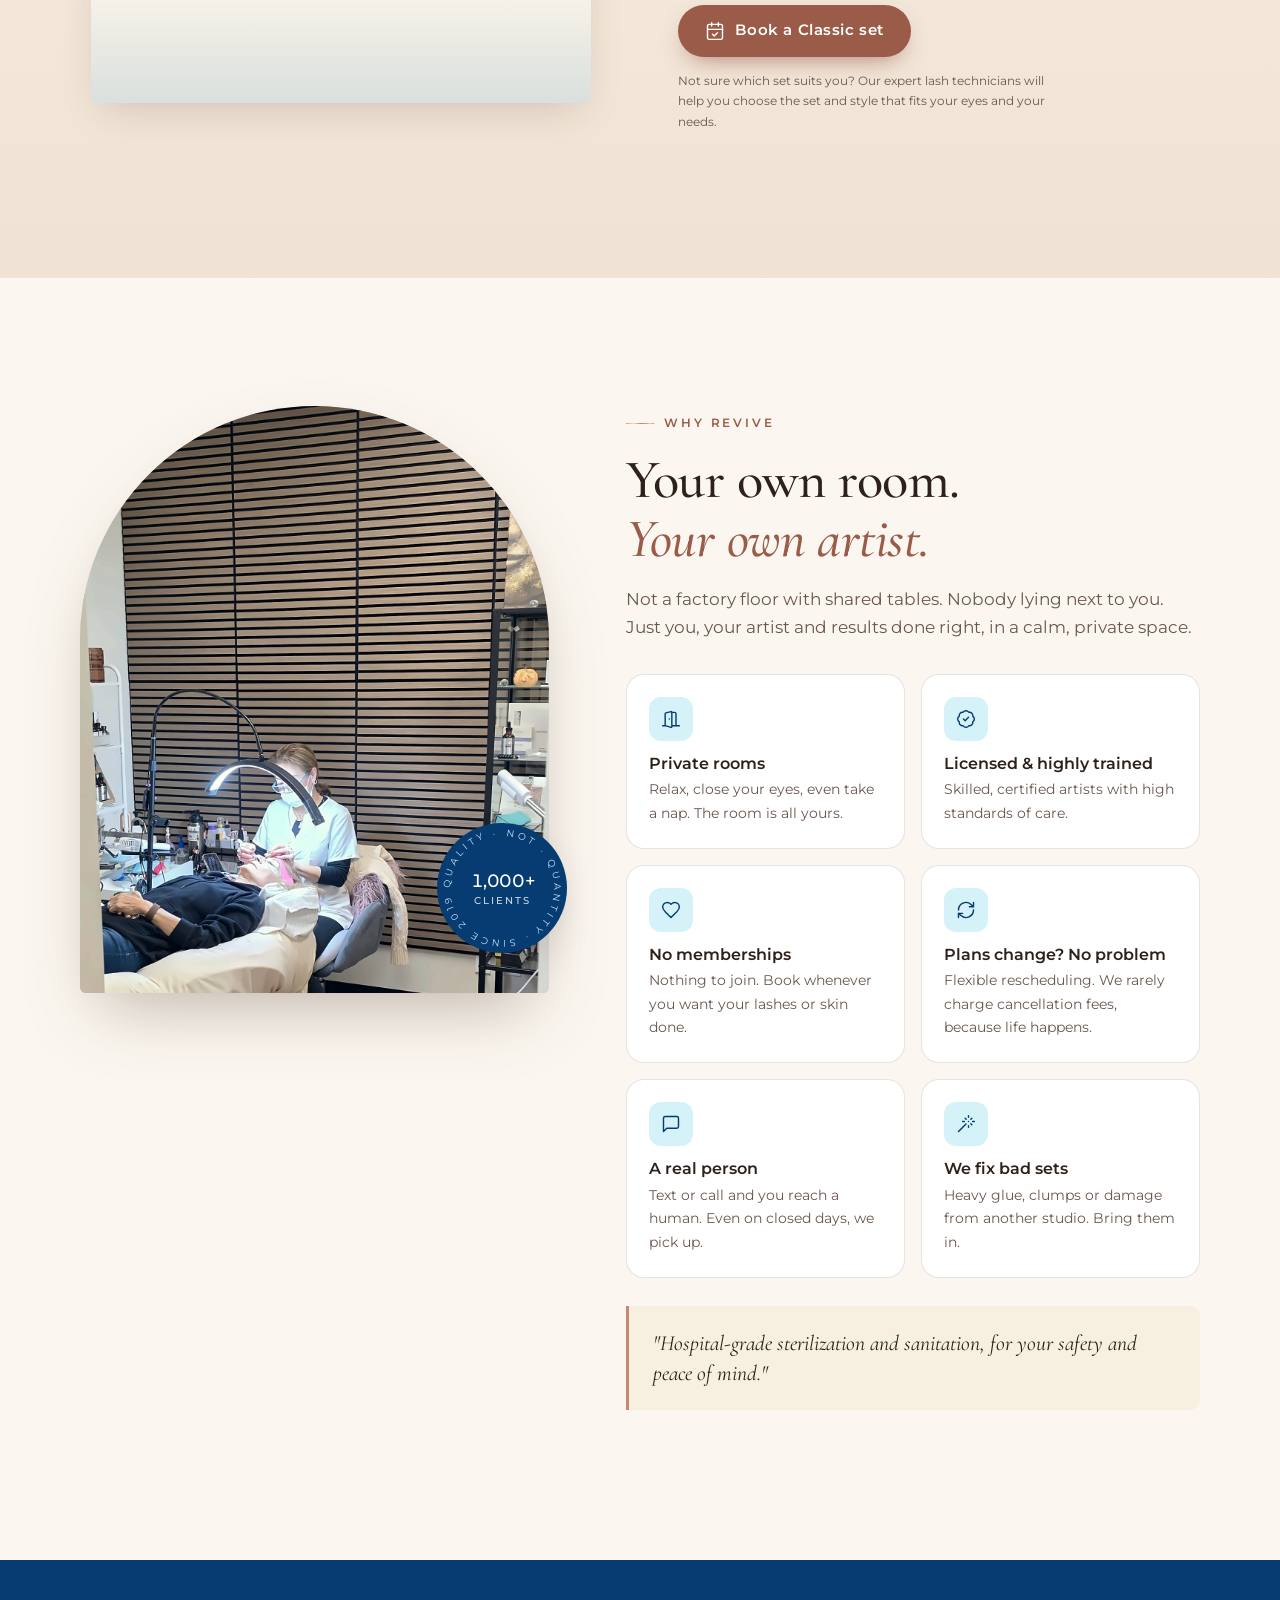
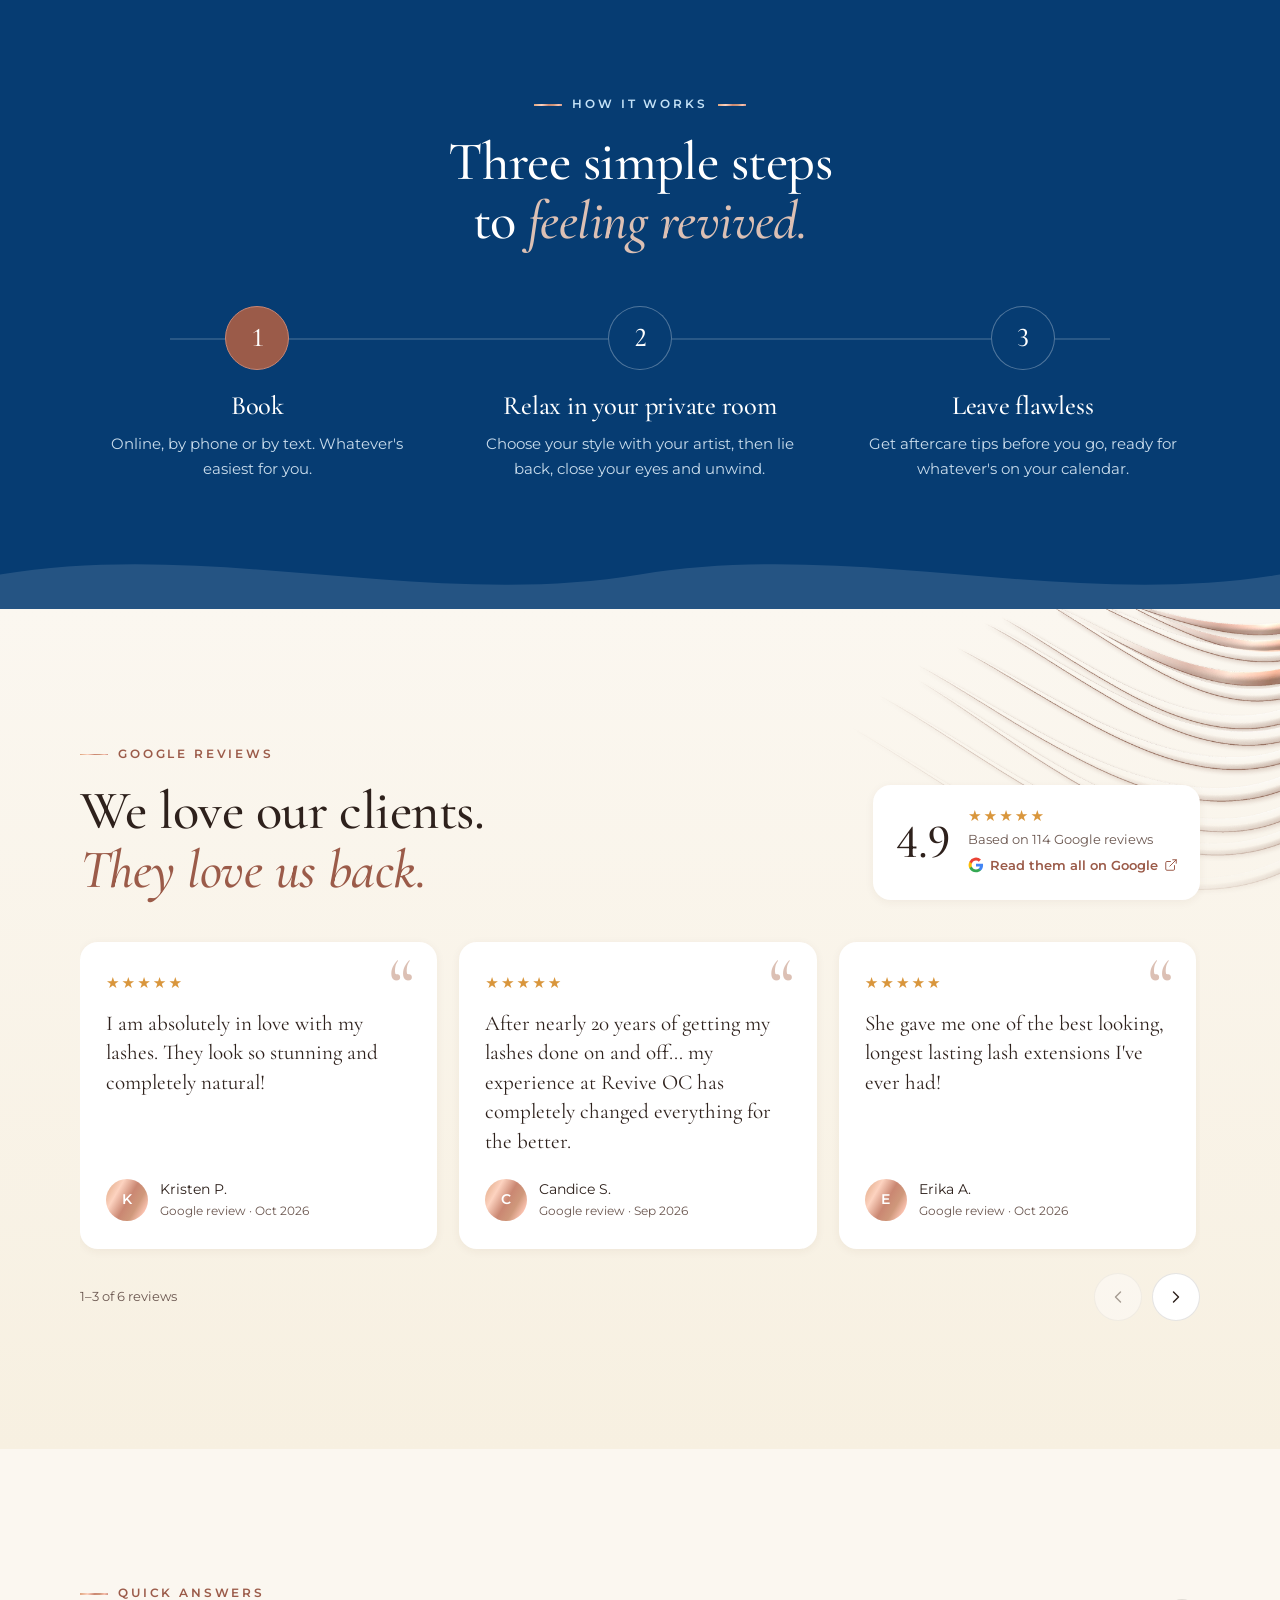
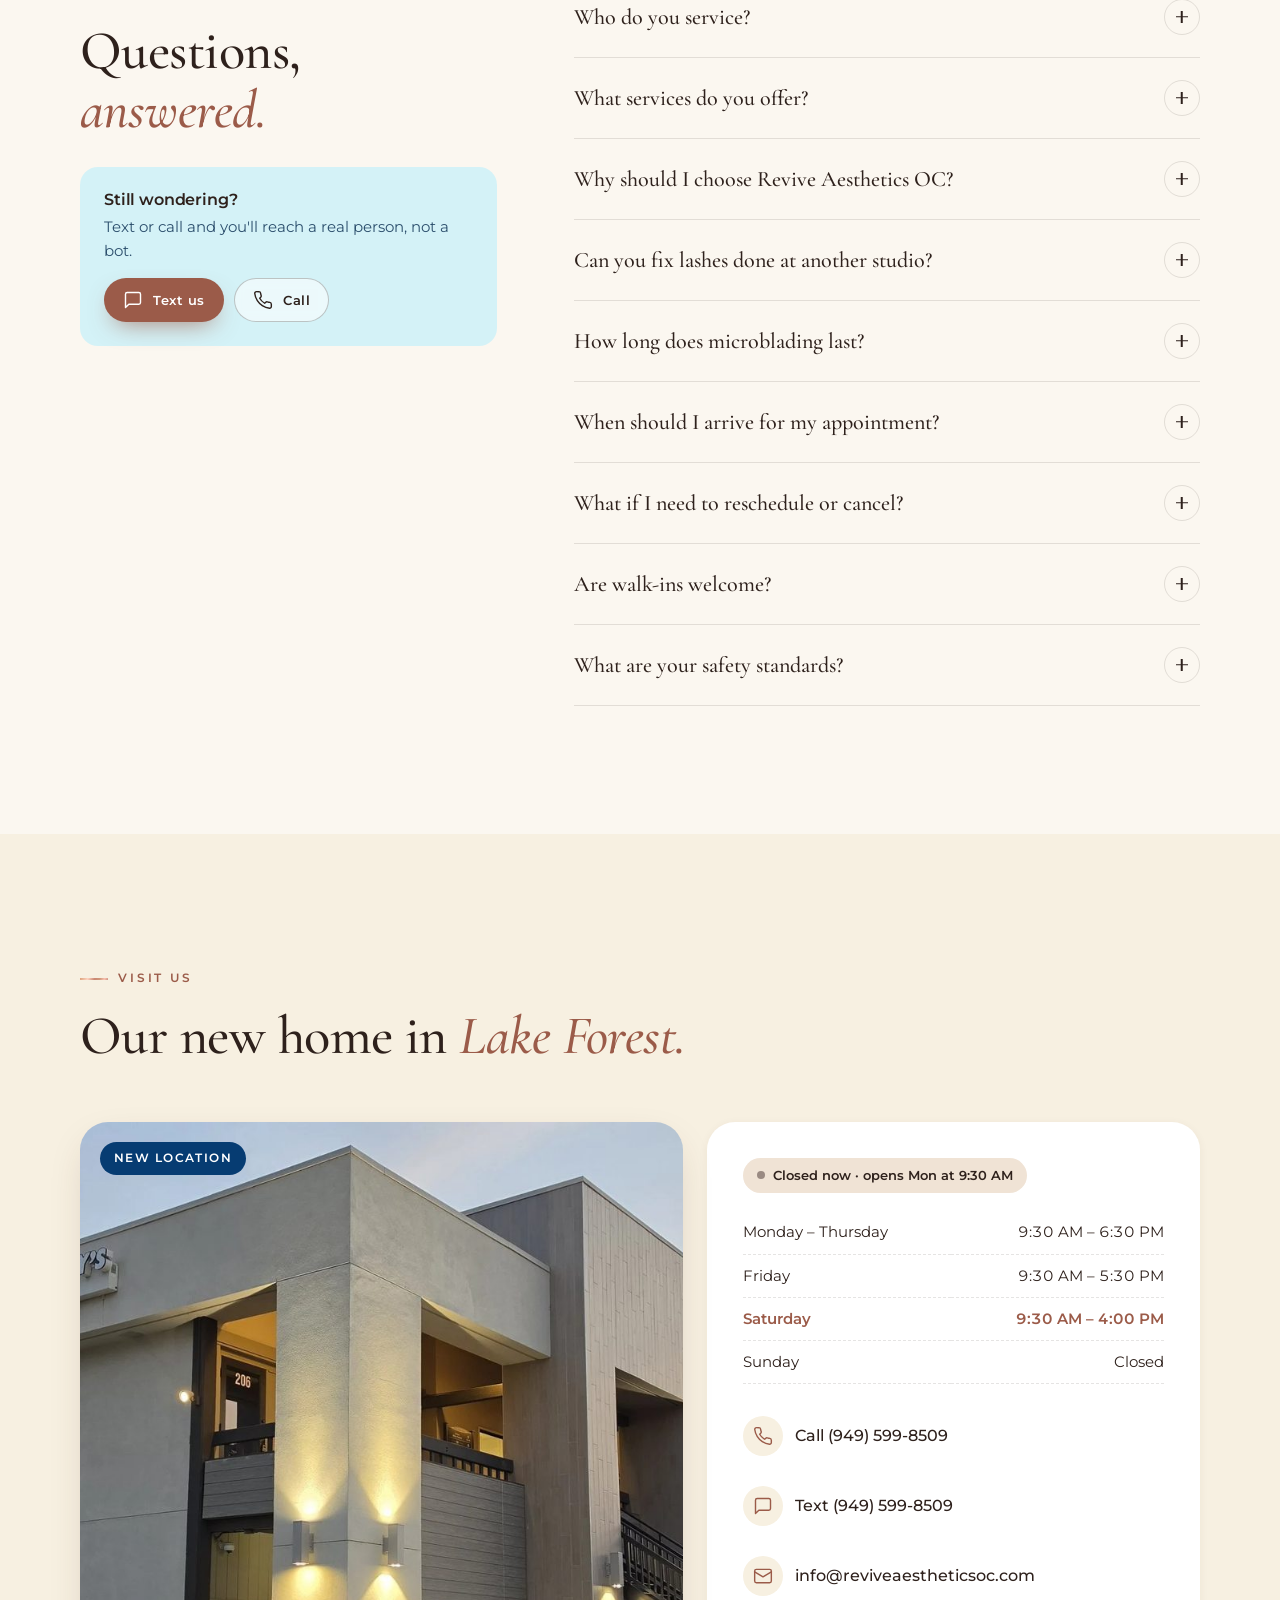
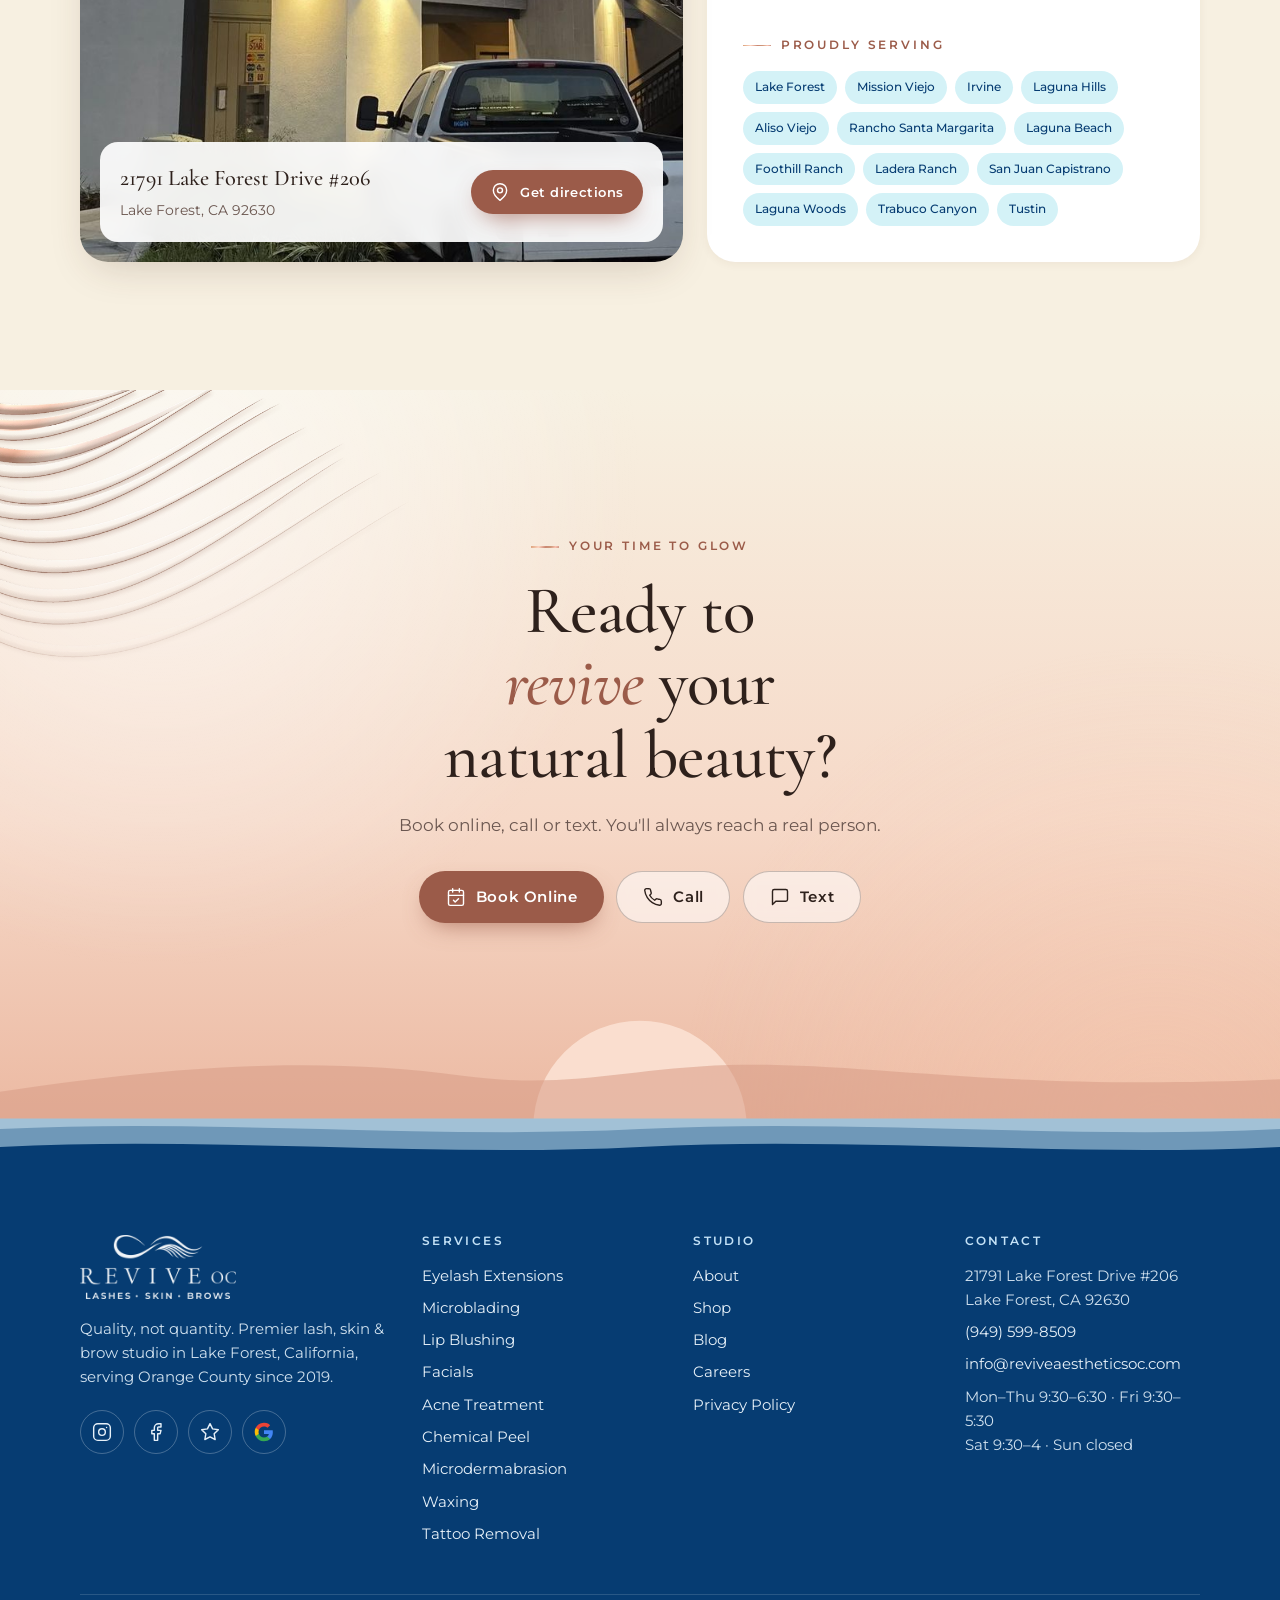
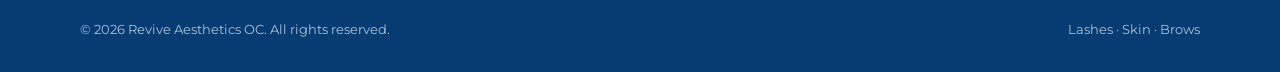
==== commit 32cea195: "Lash art moves: slow sway from the corner and a band of light along the strands; drop the hero pin i" ====
--- a/current.html
+++ b/current.html
@@ -114,7 +114,7 @@
 <!-- HERO -->
 <section class="has-lash hero" id="top">
   <div class="shade shade-sky" aria-hidden="true"></div>
-  <div class="lashwrap lw-hero lw-tr" aria-hidden="true"><img src="assets/img/lash/fan-light-tr.webp" alt="" width="1800" height="1100" decoding="async" fetchpriority="high"></div>
+  <div class="lashwrap lw-hero lw-tr" aria-hidden="true"><div class="lashmove"><img src="assets/img/lash/fan-light-tr.webp" alt="" width="1800" height="1100" decoding="async" fetchpriority="high"><div class="lashsheen" style="-webkit-mask-image:url(assets/img/lash/fan-light-tr-mask.webp);mask-image:url(assets/img/lash/fan-light-tr-mask.webp)"></div></div></div>
   <div class="wrap hero-grid">
     <div>
       <span class="eyebrow rl">Lake Forest · Orange County · Since 2019</span>
@@ -131,7 +131,7 @@
     </div>
     <div class="hero-art rl d2">
       <div class="sun layer" data-speed="-0.12" aria-hidden="true"></div>
-      <div class="arch arch-main"><img src="assets/img/building.jpg" alt="The Revive Aesthetics OC studio building on Lake Forest Drive, lit at dusk" width="1060" height="1155" fetchpriority="high"><span class="arch-pill"><svg class="ico"><use href="#i-pin"/></svg>New studio · Suite 206</span></div>
+      <div class="arch arch-main"><img src="assets/img/building.jpg" alt="The Revive Aesthetics OC studio building on Lake Forest Drive, lit at dusk" width="1060" height="1155" fetchpriority="high"><span class="arch-pill">New studio · Suite 206</span></div>
       <div class="arch arch-mini layer" data-speed="0.06"><img src="assets/img/lash-volume-closeup.jpg" alt="Close-up of full, fluffy volume lash extensions" width="1000" height="1333"></div>
       <div class="arch arch-dot layer" data-speed="-0.04"><img src="assets/img/hero-lash.jpg" alt="Lash artist placing an extension with tweezers" width="2200" height="1467"></div>
       <div class="float float-1"><span class="ic"><svg class="ico"><use href="#i-door"/></svg></span><span><b>Private rooms</b>Your own artist</span></div>
@@ -182,7 +182,7 @@
 <!-- SERVICES -->
 <section class="has-lash sec services" id="services">
   <div class="shade shade-light" aria-hidden="true"></div>
-  <div class="lashwrap lw-services lw-bl" aria-hidden="true"><img src="assets/img/lash/soft-light-bl.webp" alt="" width="1800" height="1100" decoding="async" loading="lazy"></div>
+  <div class="lashwrap lw-services lw-bl" aria-hidden="true"><div class="lashmove"><img src="assets/img/lash/soft-light-bl.webp" alt="" width="1800" height="1100" decoding="async" loading="lazy"><div class="lashsheen" style="-webkit-mask-image:url(assets/img/lash/soft-light-bl-mask.webp);mask-image:url(assets/img/lash/soft-light-bl-mask.webp)"></div></div></div>
   <div class="wrap">
     <div class="sc-head">
       <div class="sec-head rv" style="margin-bottom:0">
@@ -427,7 +427,7 @@
 
 <!-- REVIEWS -->
 <section class="has-lash sec reviews" id="reviews">
-  <div class="lashwrap lw-reviews lw-tr" aria-hidden="true"><img src="assets/img/lash/fan-light-tr.webp" alt="" width="1800" height="1100" decoding="async" loading="lazy"></div>
+  <div class="lashwrap lw-reviews lw-tr" aria-hidden="true"><div class="lashmove"><img src="assets/img/lash/fan-light-tr.webp" alt="" width="1800" height="1100" decoding="async" loading="lazy"><div class="lashsheen" style="-webkit-mask-image:url(assets/img/lash/fan-light-tr-mask.webp);mask-image:url(assets/img/lash/fan-light-tr-mask.webp)"></div></div></div>
   <div class="wrap">
     <div class="rev-top">
       <div class="rv" style="max-width:620px">
@@ -523,7 +523,7 @@
 <!-- FINAL CTA -->
 <section class="has-lash final" aria-labelledby="final-h">
   <div class="shade shade-sky" aria-hidden="true"></div>
-  <div class="lashwrap lw-final lw-tl" aria-hidden="true"><img src="assets/img/lash/fan-light-tl.webp" alt="" width="1800" height="1100" decoding="async" loading="lazy"></div>
+  <div class="lashwrap lw-final lw-tl" aria-hidden="true"><div class="lashmove"><img src="assets/img/lash/fan-light-tl.webp" alt="" width="1800" height="1100" decoding="async" loading="lazy"><div class="lashsheen" style="-webkit-mask-image:url(assets/img/lash/fan-light-tl-mask.webp);mask-image:url(assets/img/lash/fan-light-tl-mask.webp)"></div></div></div>
   <div class="wrap">
     <span class="eyebrow rv">Your time to glow</span>
     <h2 id="final-h" class="rv d1">Ready to <em>revive</em> your natural beauty?</h2>
--- a/assets/css/lashes.css
+++ b/assets/css/lashes.css
@@ -47,3 +47,30 @@
   .lw-final,.lw-final-soft{--lw:80vw}
   .shade::before,.shade::after{width:110vmax}
 }
+
+/* Movement in the lash art (Roland: no static background)
+   - the strands sway very slowly from their root corner, like lashes moving
+   - a soft band of light glides along the strands; it only lights the artwork */
+.lashmove{position:relative;transform-origin:var(--root,0 0);will-change:transform;
+  animation:lash-sway 11s ease-in-out infinite alternate}
+.lw-tr .lashmove,.lw-br .lashmove{--sway:-1}
+.lw-tl .lashmove{--root:0 0}.lw-tr .lashmove{--root:100% 0}.lw-bl .lashmove{--root:0 100%}.lw-br .lashmove{--root:100% 100%}
+@keyframes lash-sway{
+  from{transform:rotate(calc(var(--sway,1) * -1.8deg)) scale(1.03)}
+  to{transform:rotate(calc(var(--sway,1) * 1.6deg)) scale(1.07)}}
+.lw-services .lashmove,.lw-final-soft .lashmove{animation-duration:14s;animation-delay:-5s}
+.lw-reviews .lashmove{animation-delay:-3s}
+
+.lashsheen{position:absolute;inset:0;pointer-events:none;-webkit-mask-size:100% 100%;mask-size:100% 100%;
+  background:linear-gradient(110deg,transparent 40%,var(--sheen,rgba(255,246,238,.9)) 50%,transparent 60%) 120% 0/300% 100% no-repeat;
+  opacity:.7;animation:lash-sheen 9s cubic-bezier(.45,0,.3,1) infinite}
+@keyframes lash-sheen{0%{background-position:120% 0}65%,100%{background-position:-20% 0}}
+.lw-tr .lashsheen,.lw-br .lashsheen{animation-direction:reverse}
+.lw-reviews .lashsheen{animation-delay:-4s}
+.hero .lashsheen,.final .lashsheen{--sheen:rgba(255,226,206,.8)}
+.lw-services .lashsheen,.lw-final-soft .lashsheen{opacity:.45}.lw-final-soft .lashsheen{animation-delay:-6s}
+
+/* let the art sit a little past the page edge so the sway never shows a gap */
+.lw-tl,.lw-bl{left:-2vw}.lw-tr,.lw-br{right:-2vw}
+
+@media (prefers-reduced-motion:reduce){.lashmove,.lashsheen{animation:none}}
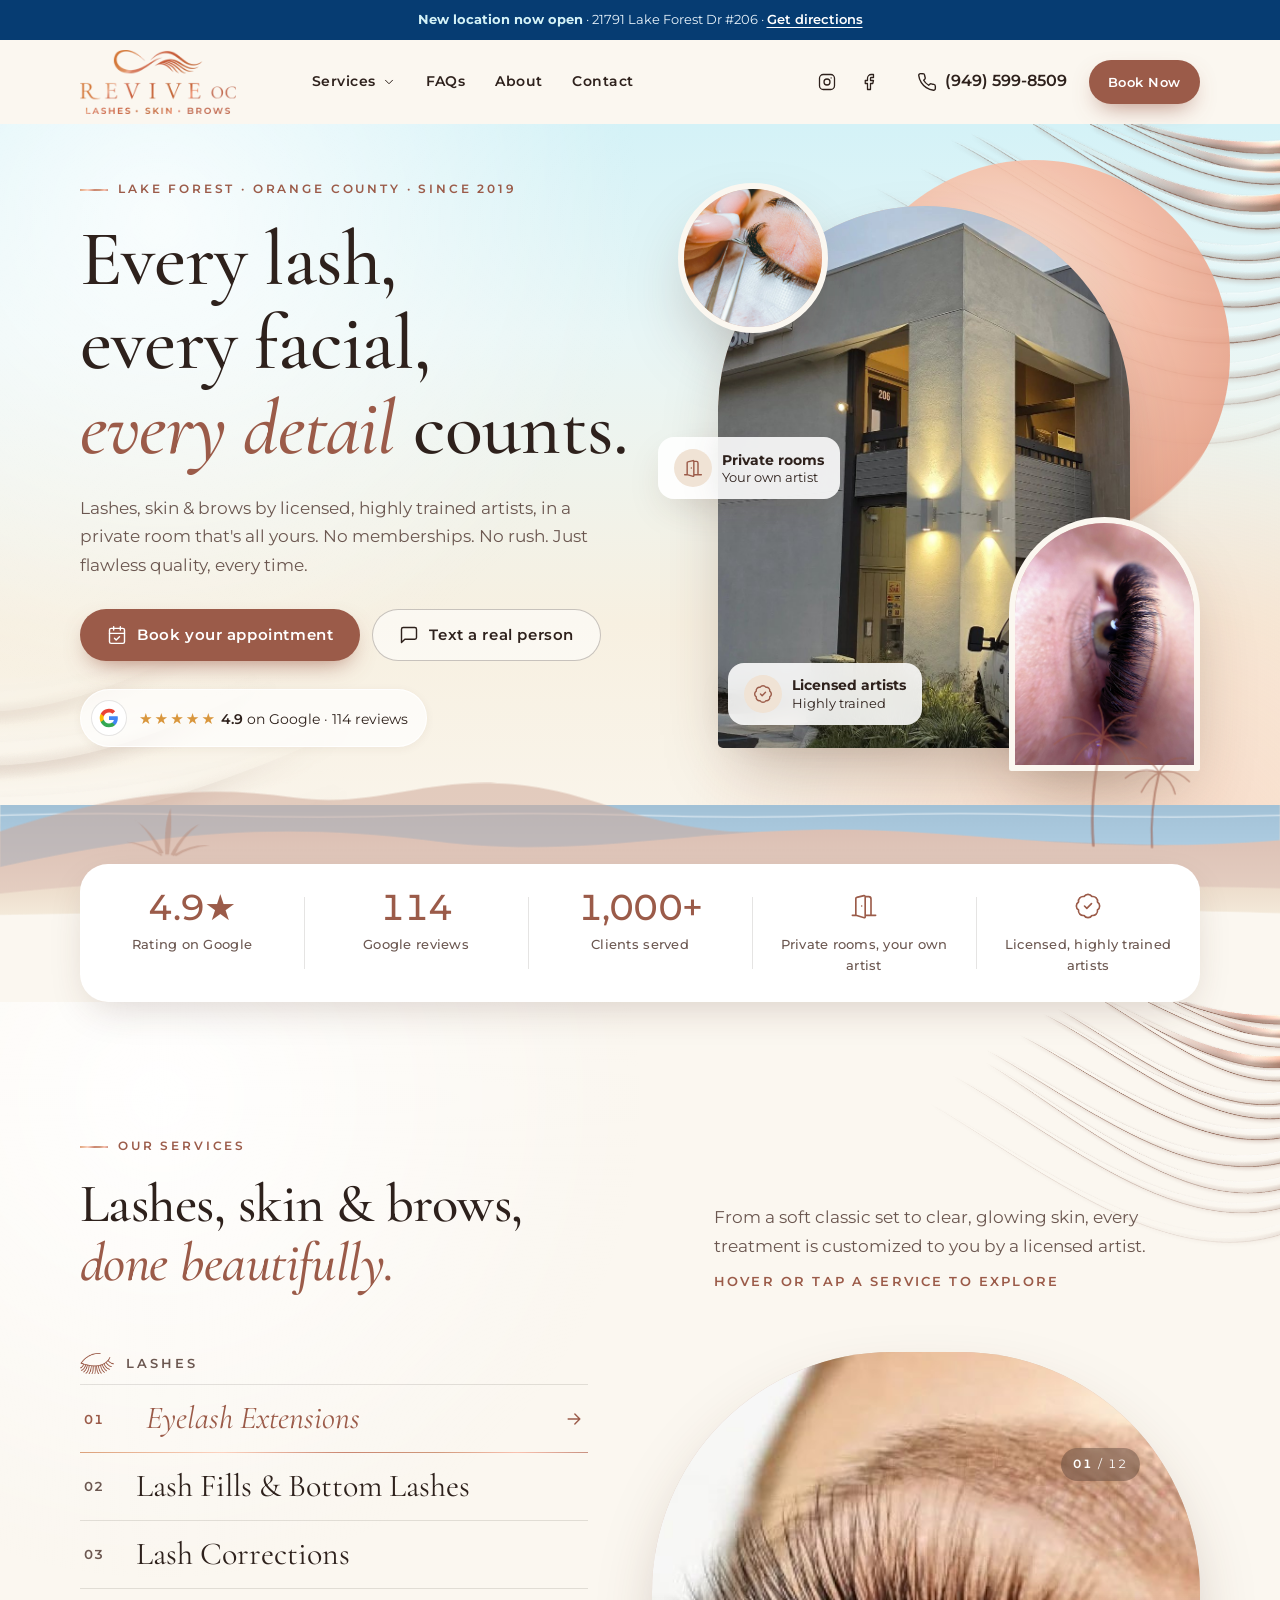
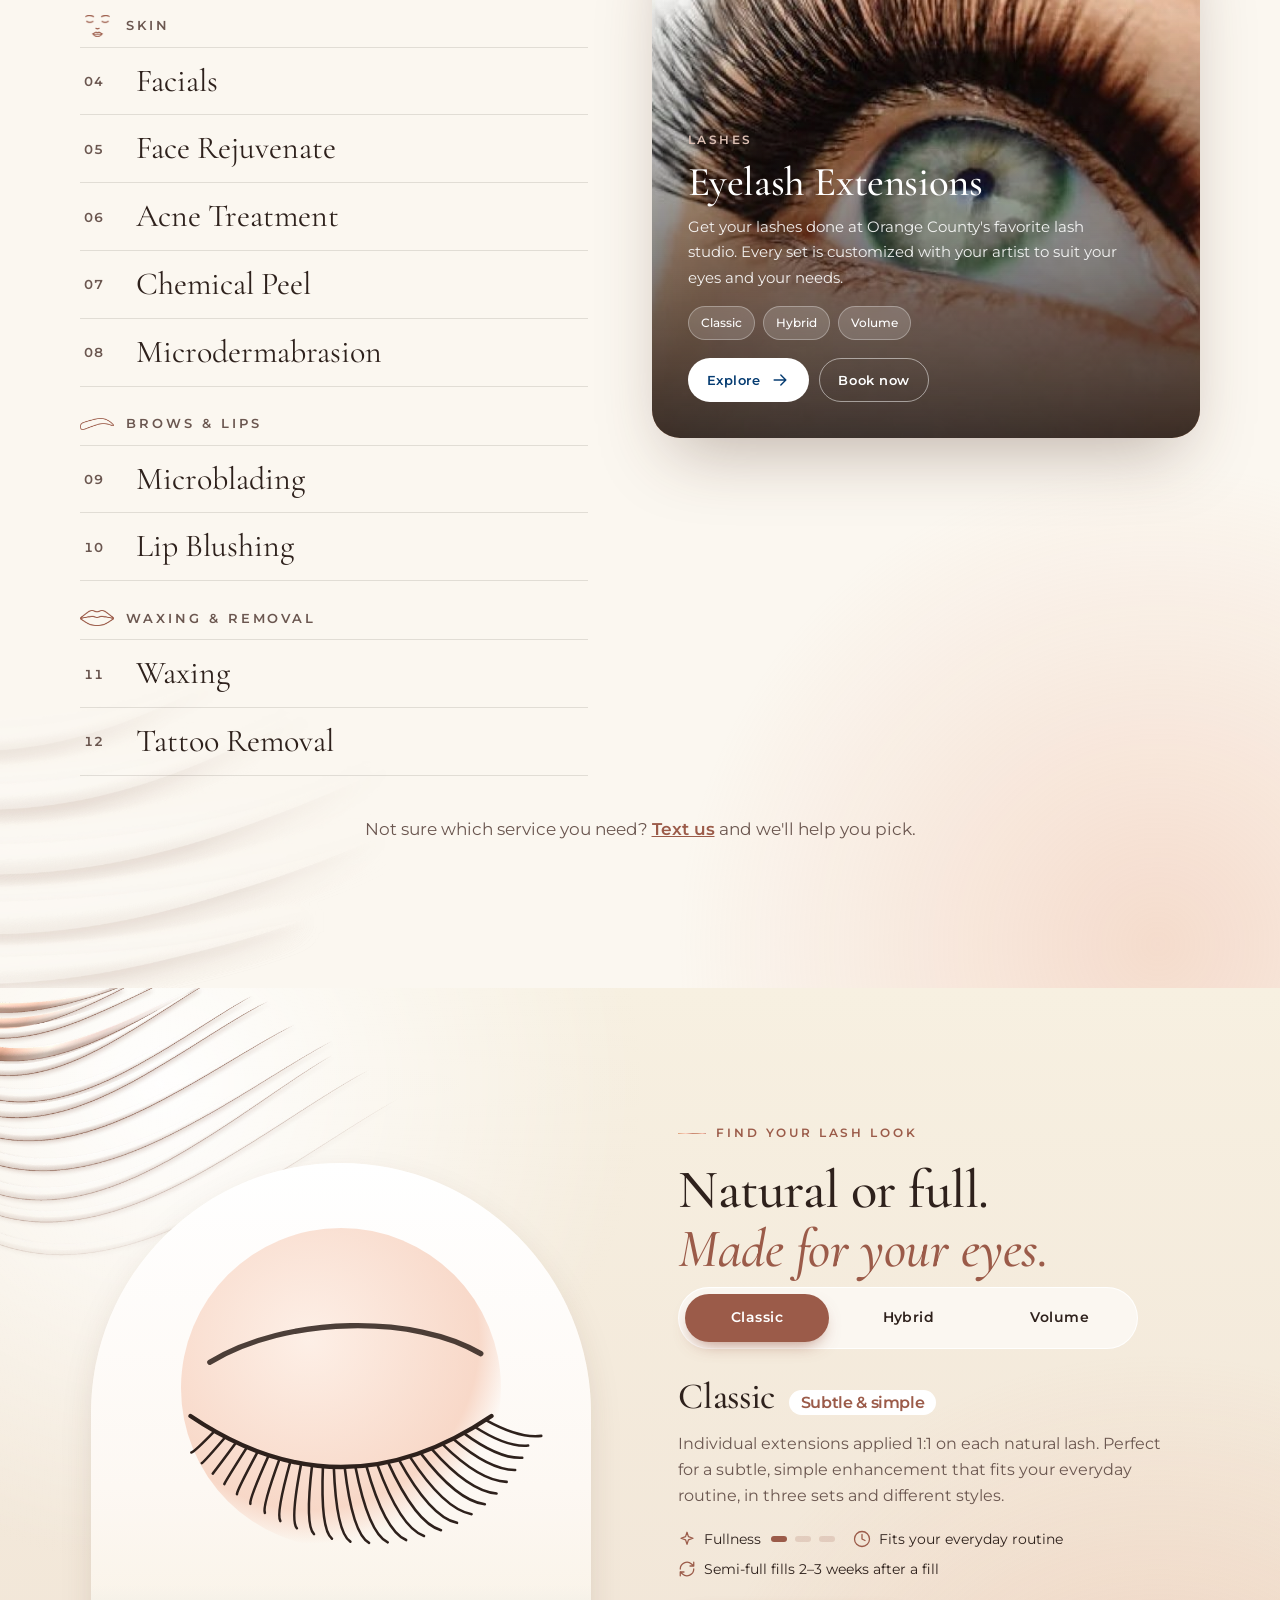
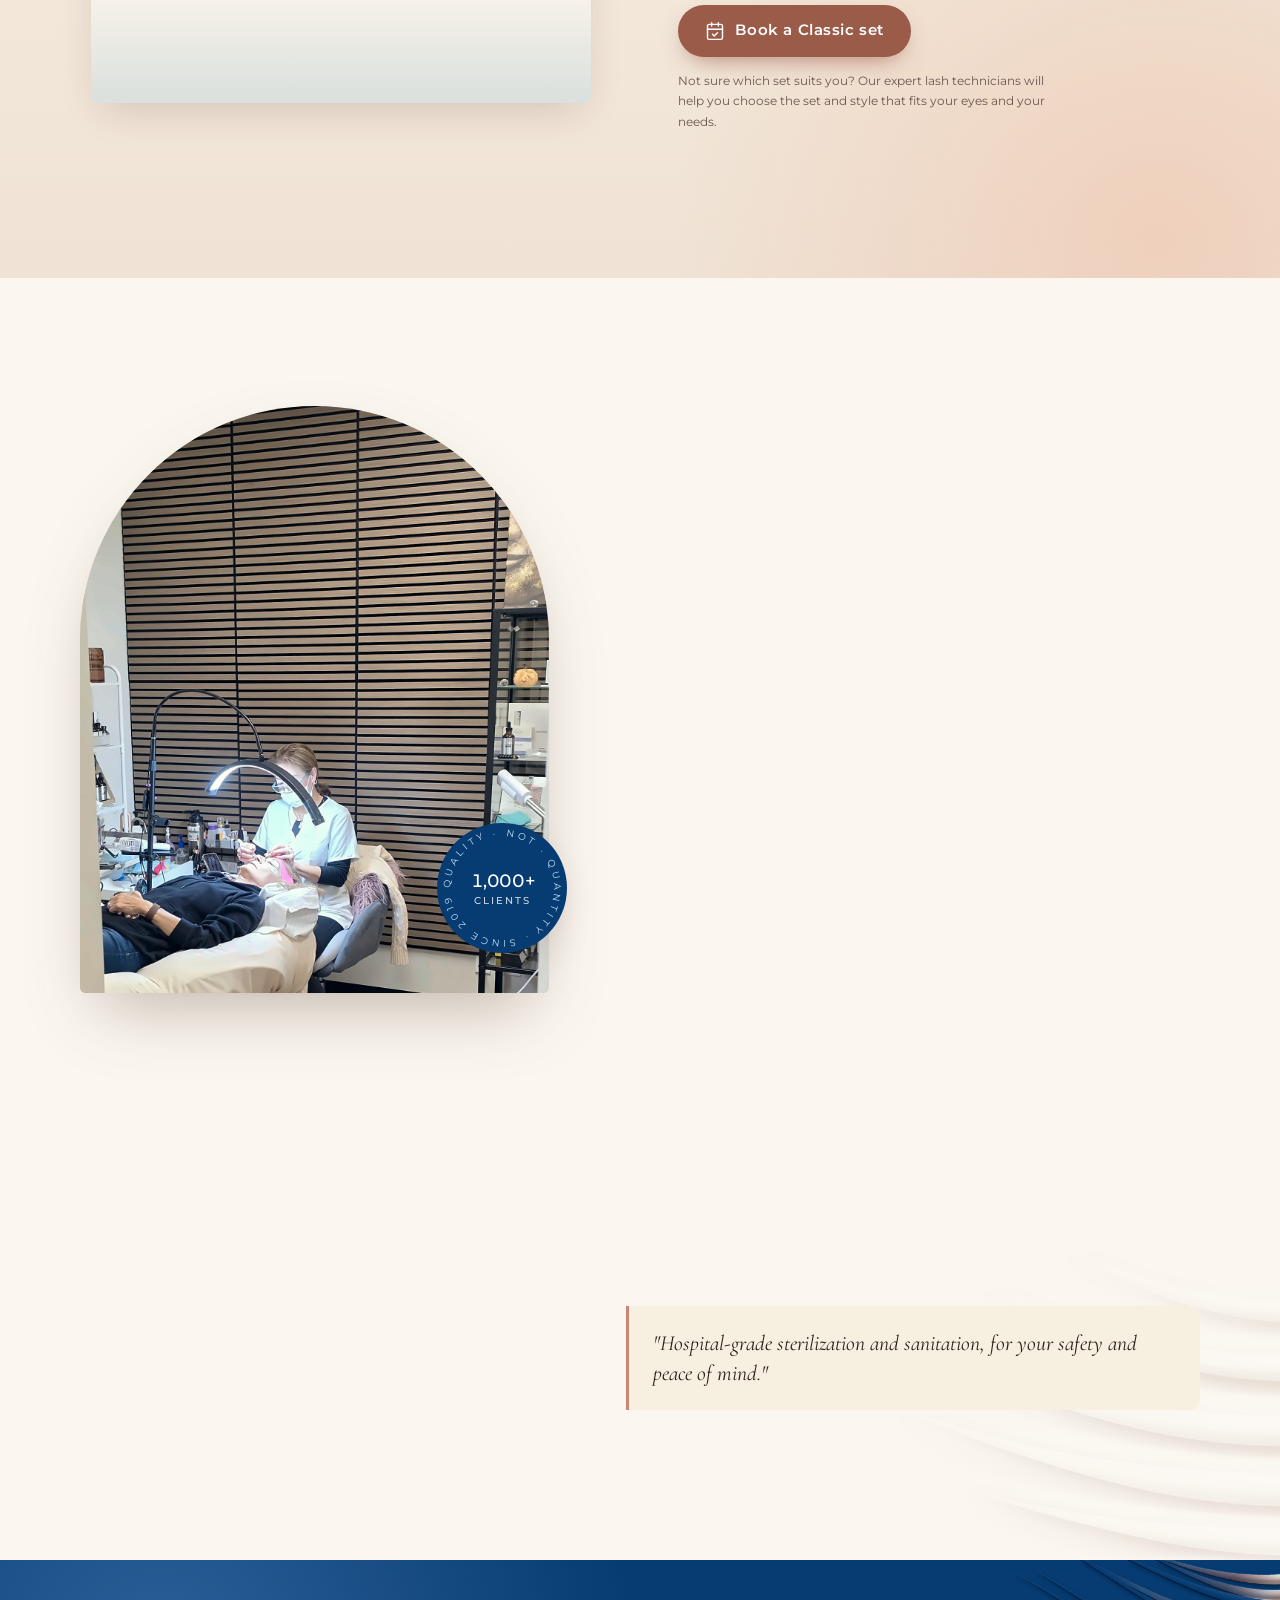
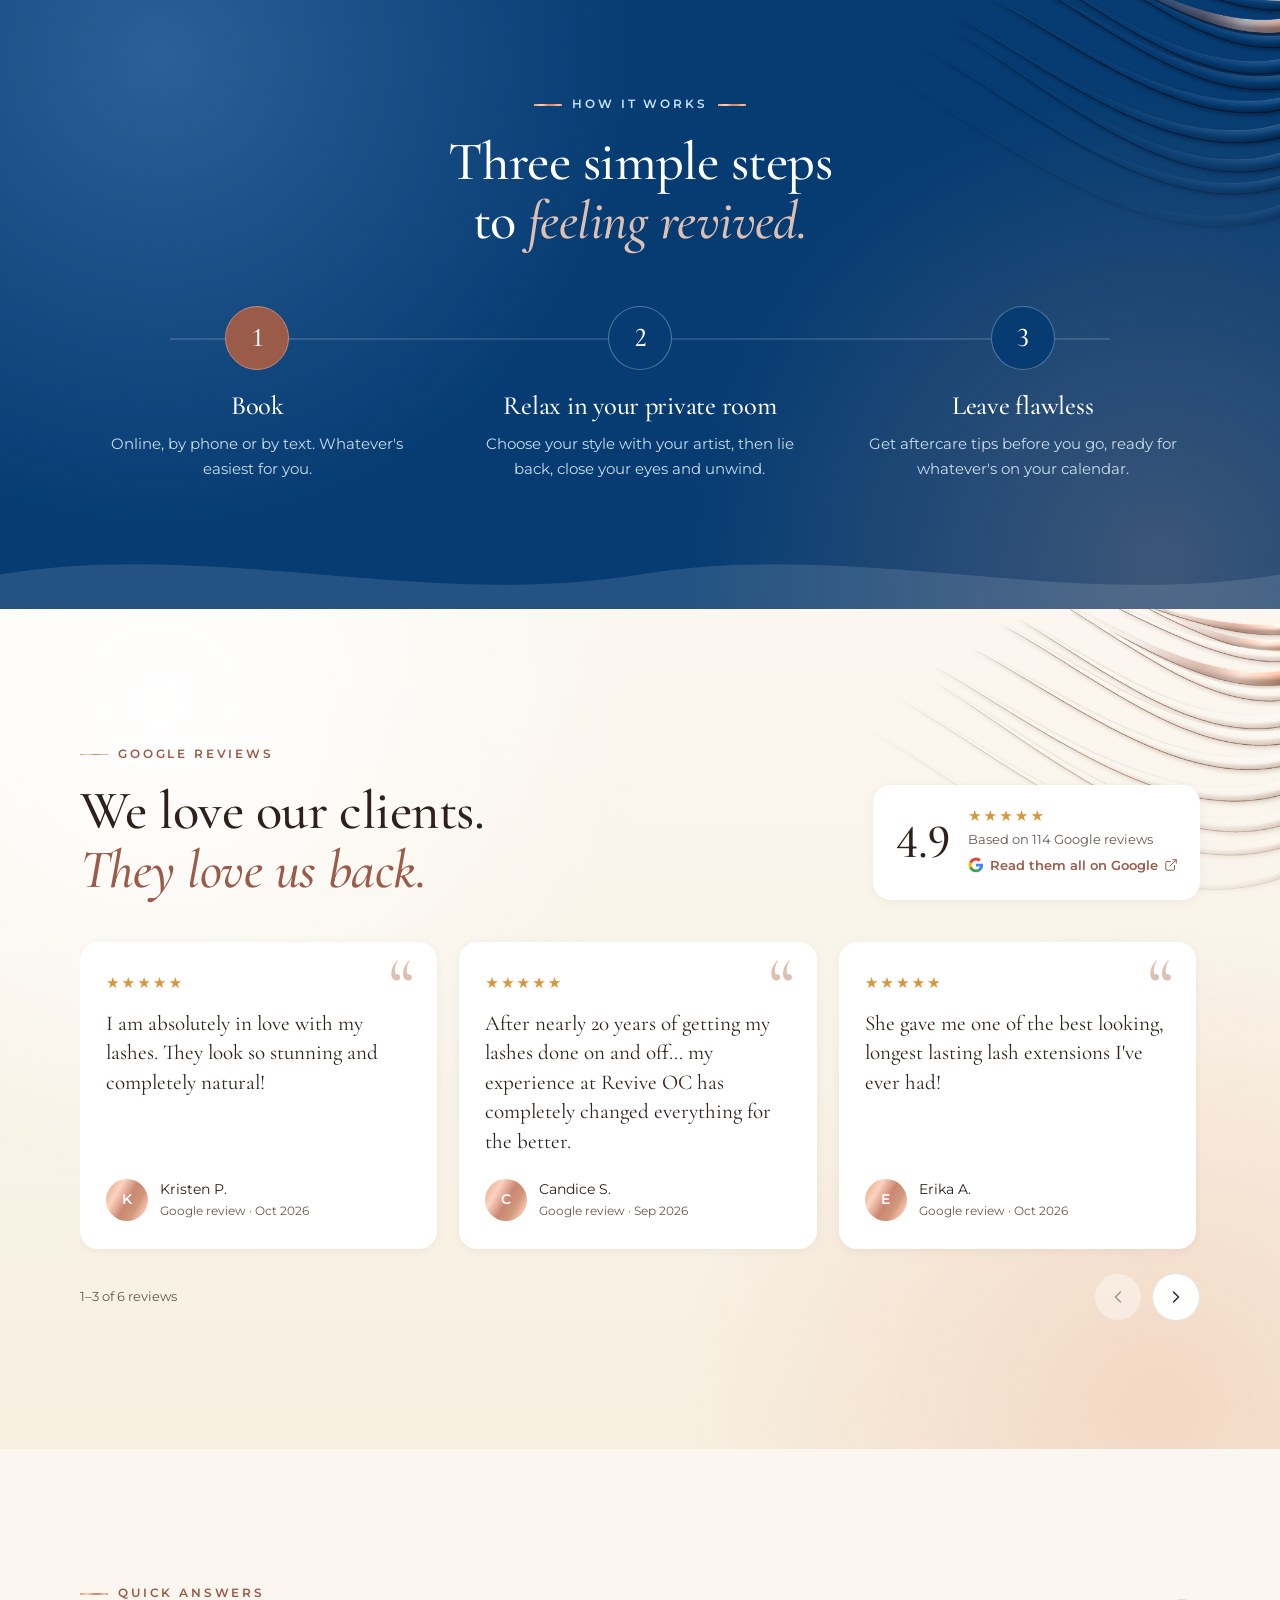
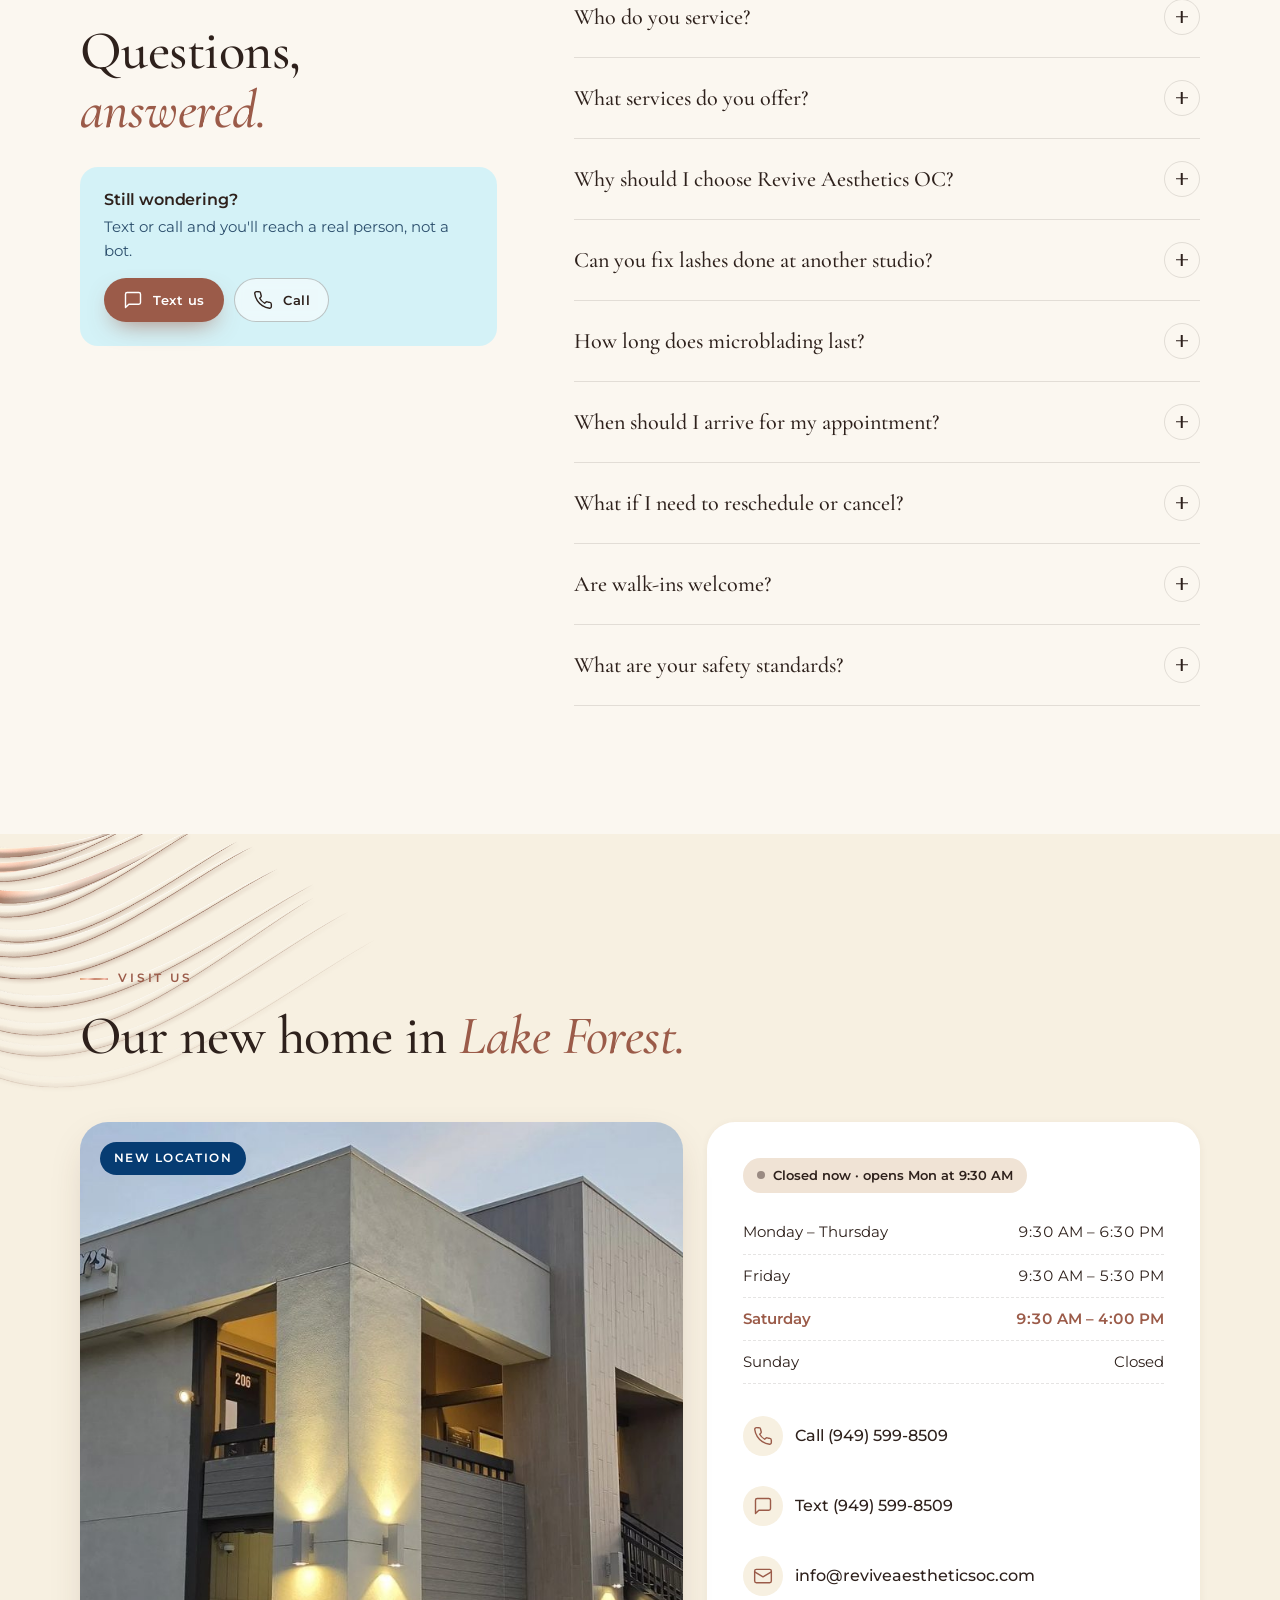
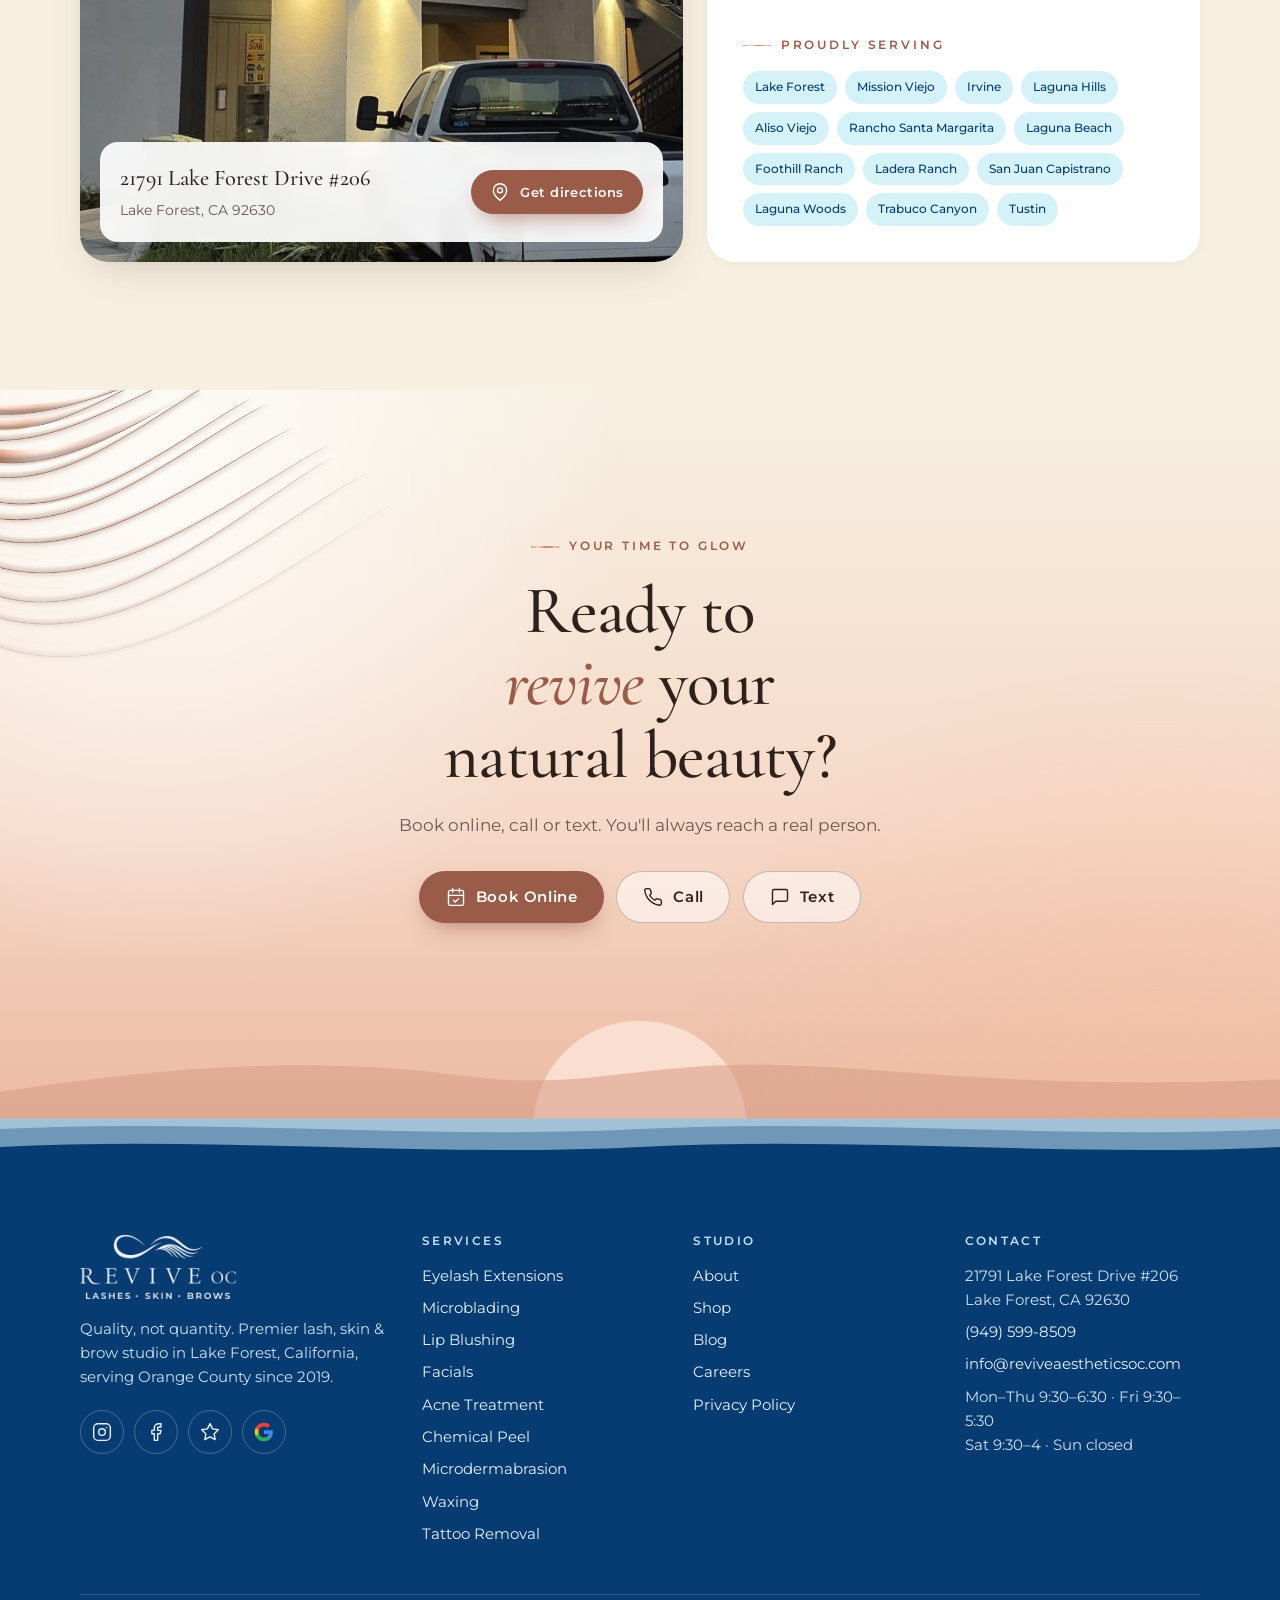
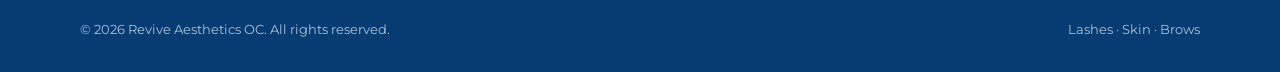
==== commit d7c9dc5c: "Remove the hero location chip; lash art in 8 of 10 sections; stronger, quicker movement Co-Authored-" ====
--- a/current.html
+++ b/current.html
@@ -115,6 +115,7 @@
 <section class="has-lash hero" id="top">
   <div class="shade shade-sky" aria-hidden="true"></div>
   <div class="lashwrap lw-hero lw-tr" aria-hidden="true"><div class="lashmove"><img src="assets/img/lash/fan-light-tr.webp" alt="" width="1800" height="1100" decoding="async" fetchpriority="high"><div class="lashsheen" style="-webkit-mask-image:url(assets/img/lash/fan-light-tr-mask.webp);mask-image:url(assets/img/lash/fan-light-tr-mask.webp)"></div></div></div>
+  <div class="lashwrap lw-hero-soft lw-bl" aria-hidden="true"><div class="lashmove"><img src="assets/img/lash/soft-light-bl.webp" alt="" width="1800" height="1100" decoding="async" fetchpriority="high"><div class="lashsheen" style="-webkit-mask-image:url(assets/img/lash/soft-light-bl-mask.webp);mask-image:url(assets/img/lash/soft-light-bl-mask.webp)"></div></div></div>
   <div class="wrap hero-grid">
     <div>
       <span class="eyebrow rl">Lake Forest · Orange County · Since 2019</span>
@@ -131,7 +132,7 @@
     </div>
     <div class="hero-art rl d2">
       <div class="sun layer" data-speed="-0.12" aria-hidden="true"></div>
-      <div class="arch arch-main"><img src="assets/img/building.jpg" alt="The Revive Aesthetics OC studio building on Lake Forest Drive, lit at dusk" width="1060" height="1155" fetchpriority="high"><span class="arch-pill">New studio · Suite 206</span></div>
+      <div class="arch arch-main"><img src="assets/img/building.jpg" alt="The Revive Aesthetics OC studio building on Lake Forest Drive, lit at dusk" width="1060" height="1155" fetchpriority="high"></div>
       <div class="arch arch-mini layer" data-speed="0.06"><img src="assets/img/lash-volume-closeup.jpg" alt="Close-up of full, fluffy volume lash extensions" width="1000" height="1333"></div>
       <div class="arch arch-dot layer" data-speed="-0.04"><img src="assets/img/hero-lash.jpg" alt="Lash artist placing an extension with tweezers" width="2200" height="1467"></div>
       <div class="float float-1"><span class="ic"><svg class="ico"><use href="#i-door"/></svg></span><span><b>Private rooms</b>Your own artist</span></div>
@@ -182,6 +183,7 @@
 <!-- SERVICES -->
 <section class="has-lash sec services" id="services">
   <div class="shade shade-light" aria-hidden="true"></div>
+  <div class="lashwrap lw-services-fan lw-tr" aria-hidden="true"><div class="lashmove"><img src="assets/img/lash/fan-light-tr.webp" alt="" width="1800" height="1100" decoding="async" loading="lazy"><div class="lashsheen" style="-webkit-mask-image:url(assets/img/lash/fan-light-tr-mask.webp);mask-image:url(assets/img/lash/fan-light-tr-mask.webp)"></div></div></div>
   <div class="lashwrap lw-services lw-bl" aria-hidden="true"><div class="lashmove"><img src="assets/img/lash/soft-light-bl.webp" alt="" width="1800" height="1100" decoding="async" loading="lazy"><div class="lashsheen" style="-webkit-mask-image:url(assets/img/lash/soft-light-bl-mask.webp);mask-image:url(assets/img/lash/soft-light-bl-mask.webp)"></div></div></div>
   <div class="wrap">
     <div class="sc-head">
@@ -345,7 +347,9 @@
 </section>
 
 <!-- LASH STYLE PICKER -->
-<section class="sec picker" id="lash-studio">
+<section class="has-lash sec picker" id="lash-studio">
+  <div class="shade shade-light" aria-hidden="true"></div>
+  <div class="lashwrap lw-picker lw-tl" aria-hidden="true"><div class="lashmove"><img src="assets/img/lash/fan-light-tl.webp" alt="" width="1800" height="1100" decoding="async" loading="lazy"><div class="lashsheen" style="-webkit-mask-image:url(assets/img/lash/fan-light-tl-mask.webp);mask-image:url(assets/img/lash/fan-light-tl-mask.webp)"></div></div></div>
   <div class="wrap picker-grid">
     <div class="eye-stage rv" aria-hidden="true">
       <svg viewBox="0 0 400 300" id="eye-svg">
@@ -380,7 +384,8 @@
 </section>
 
 <!-- PRIVATE ROOM / WHY REVIVE -->
-<section class="sec private" id="private">
+<section class="has-lash sec private" id="private">
+  <div class="lashwrap lw-private lw-br" aria-hidden="true"><div class="lashmove"><img src="assets/img/lash/soft-light-br.webp" alt="" width="1800" height="1100" decoding="async" loading="lazy"><div class="lashsheen" style="-webkit-mask-image:url(assets/img/lash/soft-light-br-mask.webp);mask-image:url(assets/img/lash/soft-light-br-mask.webp)"></div></div></div>
   <div class="wrap private-grid">
     <div class="private-media rv">
       <div class="arch"><img src="assets/img/studio-lash-session.jpg" alt="A Revive lash artist working with a client in one of our private rooms in Lake Forest" loading="lazy" width="1266" height="1800" style="object-position:50% 45%"></div>
@@ -409,7 +414,9 @@
 </section>
 
 <!-- STEPS -->
-<section class="sec steps" id="how">
+<section class="has-lash sec steps" id="how">
+  <div class="shade shade-navy" aria-hidden="true"></div>
+  <div class="lashwrap lw-steps lw-tr" aria-hidden="true"><div class="lashmove"><img src="assets/img/lash/fan-navy-tr.webp" alt="" width="1800" height="1100" decoding="async" loading="lazy"><div class="lashsheen" style="-webkit-mask-image:url(assets/img/lash/fan-navy-tr-mask.webp);mask-image:url(assets/img/lash/fan-navy-tr-mask.webp)"></div></div></div>
   <div class="wrap">
     <div class="sec-head center rv">
       <span class="eyebrow">How it works</span>
@@ -427,6 +434,7 @@
 
 <!-- REVIEWS -->
 <section class="has-lash sec reviews" id="reviews">
+  <div class="shade shade-light" aria-hidden="true"></div>
   <div class="lashwrap lw-reviews lw-tr" aria-hidden="true"><div class="lashmove"><img src="assets/img/lash/fan-light-tr.webp" alt="" width="1800" height="1100" decoding="async" loading="lazy"><div class="lashsheen" style="-webkit-mask-image:url(assets/img/lash/fan-light-tr-mask.webp);mask-image:url(assets/img/lash/fan-light-tr-mask.webp)"></div></div></div>
   <div class="wrap">
     <div class="rev-top">
@@ -485,7 +493,8 @@
 </section>
 
 <!-- VISIT -->
-<section class="sec visit" id="visit">
+<section class="has-lash sec visit" id="visit">
+  <div class="lashwrap lw-visit lw-tl" aria-hidden="true"><div class="lashmove"><img src="assets/img/lash/fan-light-tl.webp" alt="" width="1800" height="1100" decoding="async" loading="lazy"><div class="lashsheen" style="-webkit-mask-image:url(assets/img/lash/fan-light-tl-mask.webp);mask-image:url(assets/img/lash/fan-light-tl-mask.webp)"></div></div></div>
   <div class="wrap">
     <div class="sec-head rv">
       <span class="eyebrow">Visit us</span>
--- a/assets/css/lashes.css
+++ b/assets/css/lashes.css
@@ -3,11 +3,10 @@
    Lash artwork (assets/img/lash/*.webp, made by tools/lash_art.py)
    - "fan": fine lash strands pressed into the surface from a corner, like the stationery card,
      with the first strands in rose-gold foil. "soft": wide, barely-there strokes, like the banner.
-   - Used in 4 of the 10 home page sections; each one is at most half the page width.
-   - The artwork itself never moves.
+   - Used in 8 of the 10 home page sections; each one is at most about half the page width.
 
    Movement: two very large, soft pools of light drift slowly across a few sections
-   (about half a minute per pass), so the page never looks static. */
+   (about 15-20 seconds per pass), so the page never looks static. */
 
 .has-lash{position:relative;overflow:clip}
 .has-lash>.wrap,.has-lash>.landscape{position:relative;z-index:2}
@@ -29,17 +28,16 @@
 .shade{position:absolute;inset:0;z-index:0;pointer-events:none;overflow:hidden}
 .shade::before,.shade::after{content:"";position:absolute;width:75vmax;aspect-ratio:1;border-radius:50%;will-change:transform}
 .shade::before{left:-25vmax;top:-30vmax;background:radial-gradient(closest-side,var(--s1),transparent);
-  animation:shade-a 28s ease-in-out infinite alternate}
+  animation:shade-a 16s ease-in-out infinite alternate}
 .shade::after{right:-28vmax;bottom:-34vmax;background:radial-gradient(closest-side,var(--s2),transparent);
-  animation:shade-b 36s ease-in-out infinite alternate}
+  animation:shade-b 21s ease-in-out infinite alternate}
 @keyframes shade-a{from{transform:translate(0,0) scale(1)}to{transform:translate(48vw,14vh) scale(1.18)}}
 @keyframes shade-b{from{transform:translate(0,0) scale(1.1)}to{transform:translate(-44vw,-12vh) scale(.92)}}
 
-.shade-light{--s1:rgba(255,255,255,.75);--s2:rgba(240,186,160,.3)}
-.shade-sky{--s1:rgba(255,255,255,.6);--s2:rgba(250,206,180,.4)}
-.shade-navy{--s1:rgba(122,170,232,.2);--s2:rgba(233,171,142,.16)}
+.shade-light{--s1:rgba(255,255,255,.95);--s2:rgba(236,176,148,.38)}
+.shade-sky{--s1:rgba(255,255,255,.8);--s2:rgba(246,190,160,.5)}
+.shade-navy{--s1:rgba(130,178,240,.3);--s2:rgba(233,171,142,.24)}
 
-@media (prefers-reduced-motion:reduce){.shade::before,.shade::after{animation:none}}
 
 @media (max-width:860px){
   .lw-hero{--lw:72vw;top:-30px}
@@ -49,28 +47,47 @@
 }
 
 /* Movement in the lash art (Roland: no static background)
-   - the strands sway very slowly from their root corner, like lashes moving
-   - a soft band of light glides along the strands; it only lights the artwork */
+   - the strands sway from their root corner and drift a little, like lashes moving
+   - a band of light glides along the strands; it only lights the artwork */
 .lashmove{position:relative;transform-origin:var(--root,0 0);will-change:transform;
-  animation:lash-sway 11s ease-in-out infinite alternate}
+  animation:lash-sway 8s ease-in-out infinite alternate}
 .lw-tr .lashmove,.lw-br .lashmove{--sway:-1}
 .lw-tl .lashmove{--root:0 0}.lw-tr .lashmove{--root:100% 0}.lw-bl .lashmove{--root:0 100%}.lw-br .lashmove{--root:100% 100%}
 @keyframes lash-sway{
-  from{transform:rotate(calc(var(--sway,1) * -1.8deg)) scale(1.03)}
-  to{transform:rotate(calc(var(--sway,1) * 1.6deg)) scale(1.07)}}
-.lw-services .lashmove,.lw-final-soft .lashmove{animation-duration:14s;animation-delay:-5s}
-.lw-reviews .lashmove{animation-delay:-3s}
+  from{transform:rotate(calc(var(--sway,1) * -4deg)) scale(1.05)}
+  to{transform:rotate(calc(var(--sway,1) * 3.5deg)) translateY(1.5%) scale(1.1)}}
+.lw-hero-soft .lashmove,.lw-services .lashmove,.lw-private .lashmove,.lw-final-soft .lashmove{animation-duration:10s;animation-delay:-4s}
+.lw-reviews .lashmove,.lw-picker .lashmove{animation-delay:-3s}
+.lw-steps .lashmove,.lw-visit .lashmove{animation-delay:-6s}
 
 .lashsheen{position:absolute;inset:0;pointer-events:none;-webkit-mask-size:100% 100%;mask-size:100% 100%;
-  background:linear-gradient(110deg,transparent 40%,var(--sheen,rgba(255,246,238,.9)) 50%,transparent 60%) 120% 0/300% 100% no-repeat;
-  opacity:.7;animation:lash-sheen 9s cubic-bezier(.45,0,.3,1) infinite}
-@keyframes lash-sheen{0%{background-position:120% 0}65%,100%{background-position:-20% 0}}
+  background:linear-gradient(110deg,transparent 38%,var(--sheen,rgba(255,250,245,1)) 50%,transparent 62%) 120% 0/300% 100% no-repeat;
+  opacity:.9;animation:lash-sheen 6s cubic-bezier(.45,0,.3,1) infinite}
+@keyframes lash-sheen{0%{background-position:120% 0}70%,100%{background-position:-20% 0}}
 .lw-tr .lashsheen,.lw-br .lashsheen{animation-direction:reverse}
-.lw-reviews .lashsheen{animation-delay:-4s}
-.hero .lashsheen,.final .lashsheen{--sheen:rgba(255,226,206,.8)}
-.lw-services .lashsheen,.lw-final-soft .lashsheen{opacity:.45}.lw-final-soft .lashsheen{animation-delay:-6s}
+.hero .lashsheen,.final .lashsheen,.steps .lashsheen{--sheen:rgba(255,222,200,.95)}
+.lw-hero-soft .lashsheen,.lw-services .lashsheen,.lw-private .lashsheen,.lw-final-soft .lashsheen{opacity:.55;animation-delay:-2s}
+.lw-reviews .lashsheen,.lw-picker .lashsheen{animation-delay:-3s}
+.lw-steps .lashsheen,.lw-visit .lashsheen{animation-delay:-1.5s}
 
-/* let the art sit a little past the page edge so the sway never shows a gap */
-.lw-tl,.lw-bl{left:-2vw}.lw-tr,.lw-br{right:-2vw}
+/* let the art sit past the page edge so the sway never shows a gap */
+.lw-tl,.lw-bl{left:-3vw}.lw-tr,.lw-br{right:-3vw}
 
-@media (prefers-reduced-motion:reduce){.lashmove,.lashsheen{animation:none}}
+/* more sections */
+.lw-hero-soft{--lw:40vw}
+.lw-services-fan{--lw:36vw}
+.lw-picker{--lw:40vw}
+.lw-private{--lw:44vw}
+.lw-steps{--lw:40vw}
+.lw-visit{--lw:38vw}
+.has-lash>.wave{z-index:2}
+@media (max-width:860px){
+  .lw-hero-soft,.lw-services-fan,.lw-picker,.lw-private,.lw-steps,.lw-visit{--lw:78vw}
+}
+
+/* people who ask their device for less motion get a slower, calmer version, not a still page */
+@media (prefers-reduced-motion:reduce){
+  .lashmove{animation-duration:16s}
+  .lashsheen{animation-duration:12s}
+  .shade::before{animation-duration:40s}.shade::after{animation-duration:50s}
+}
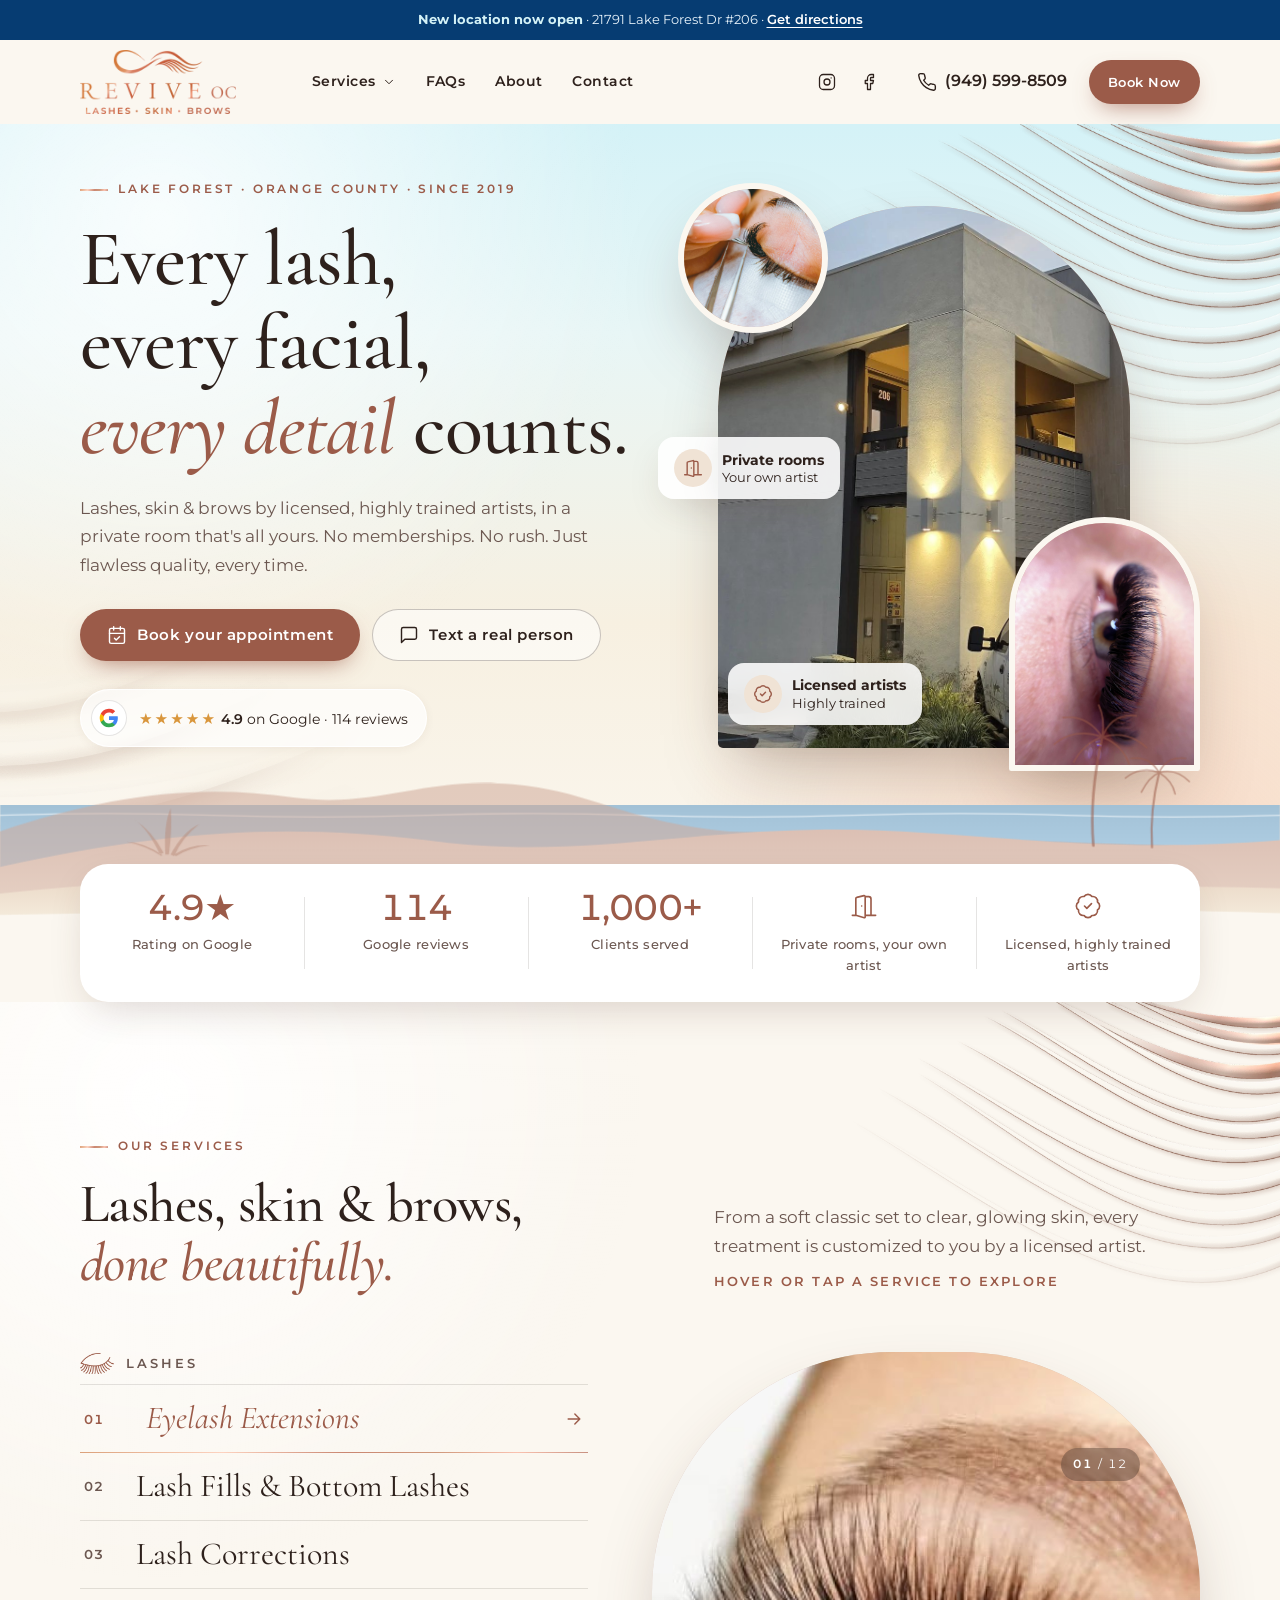
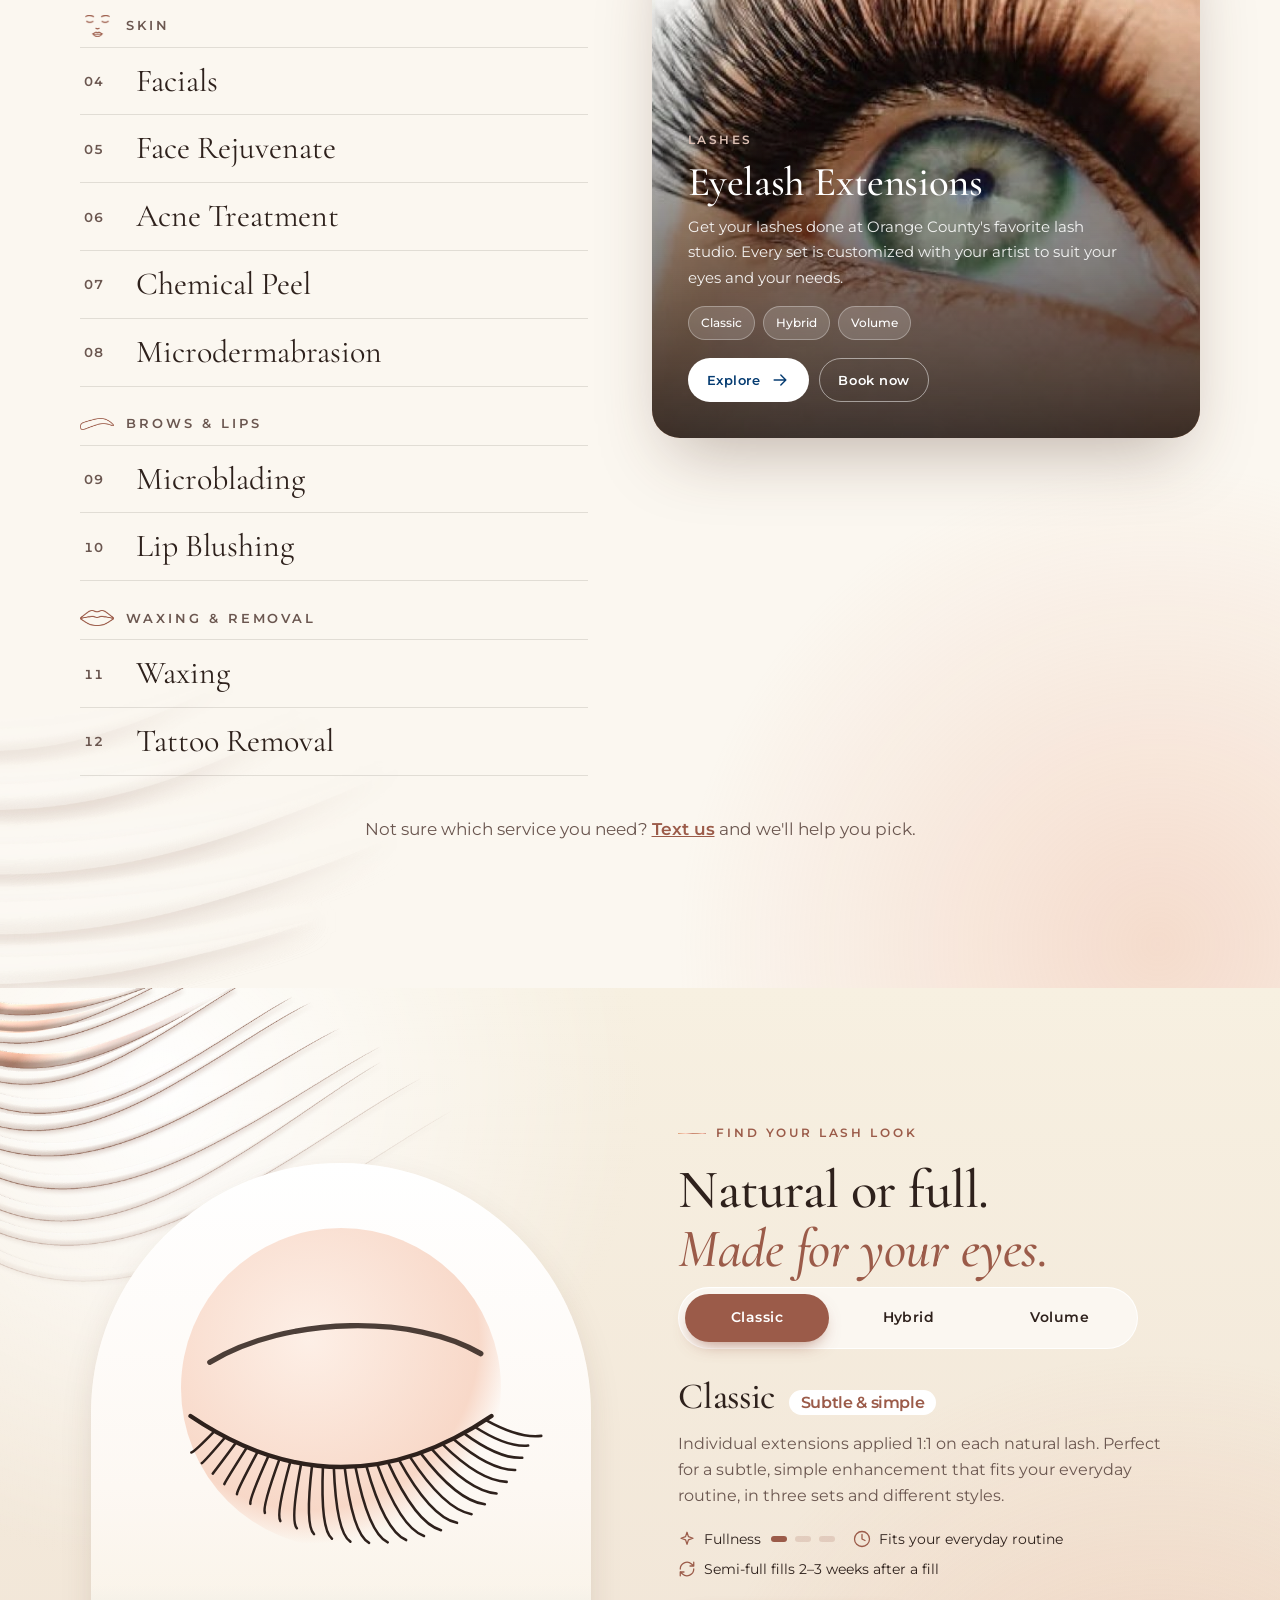
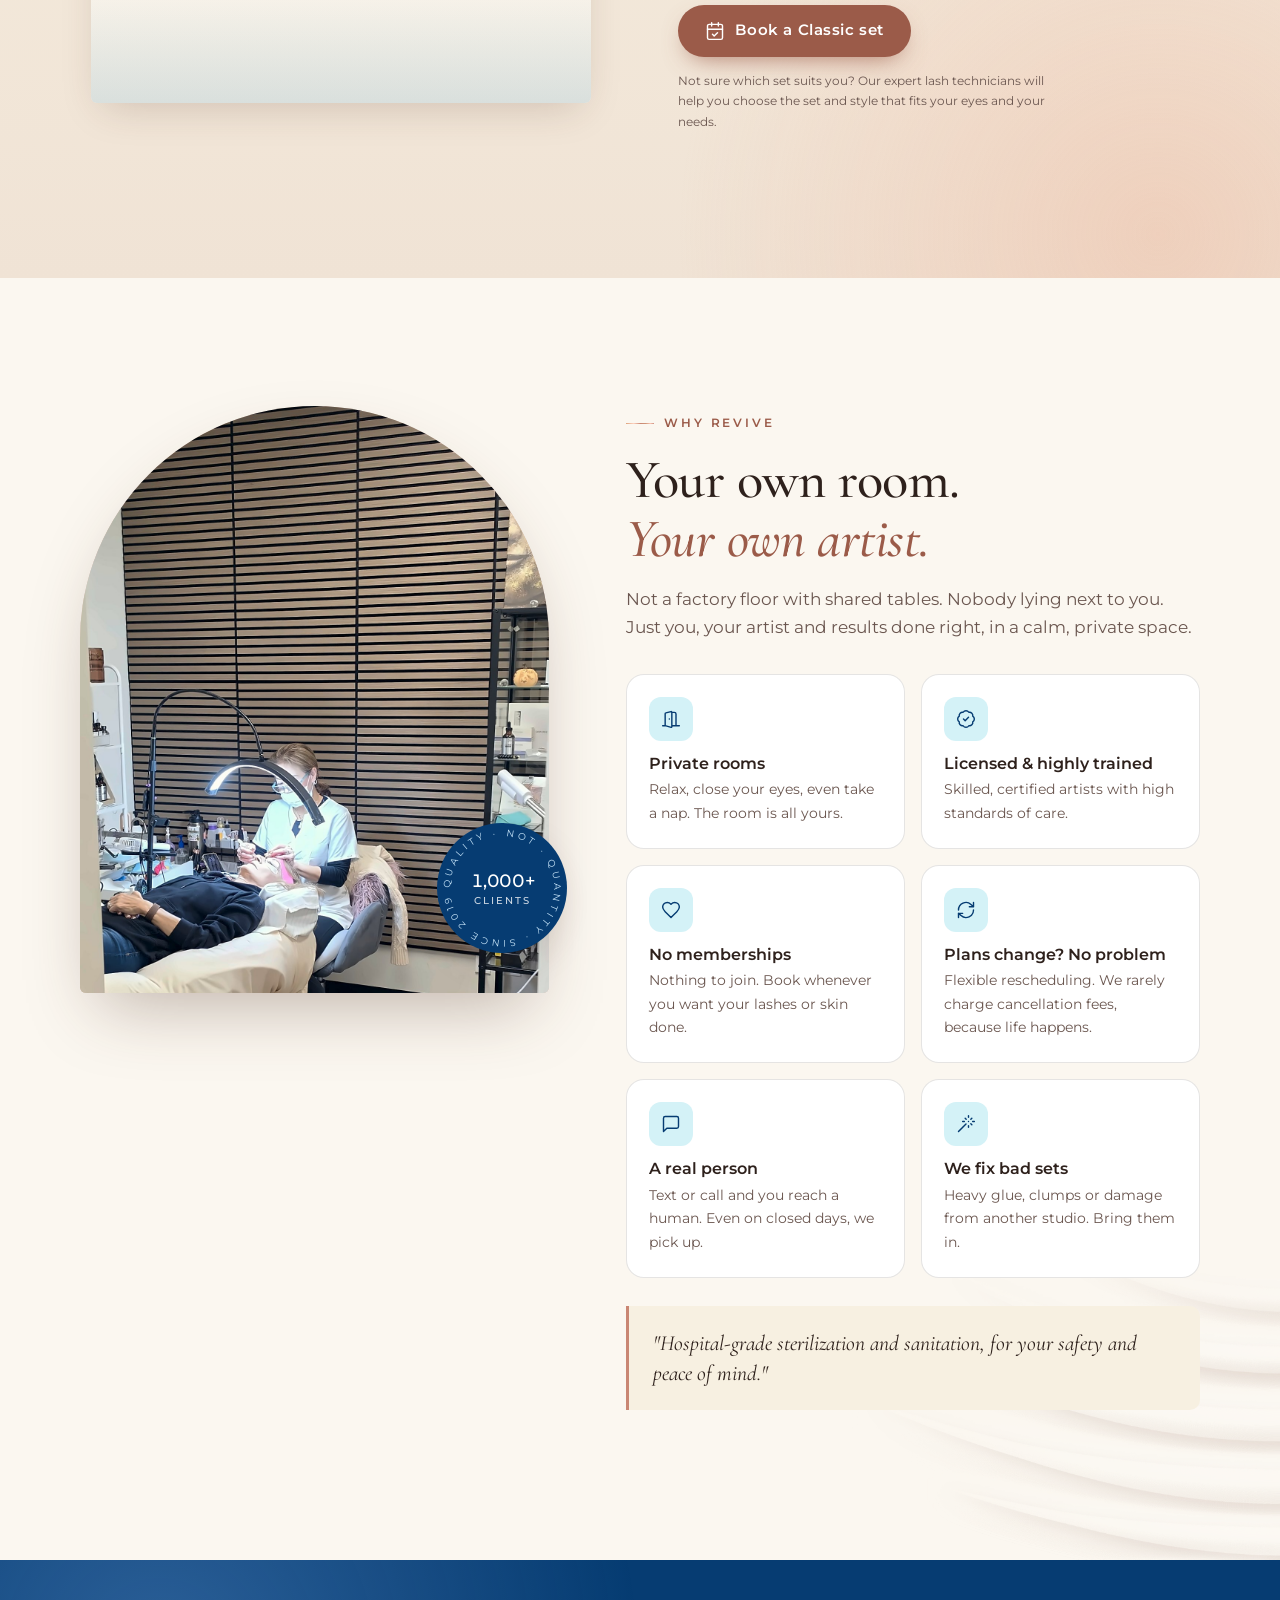
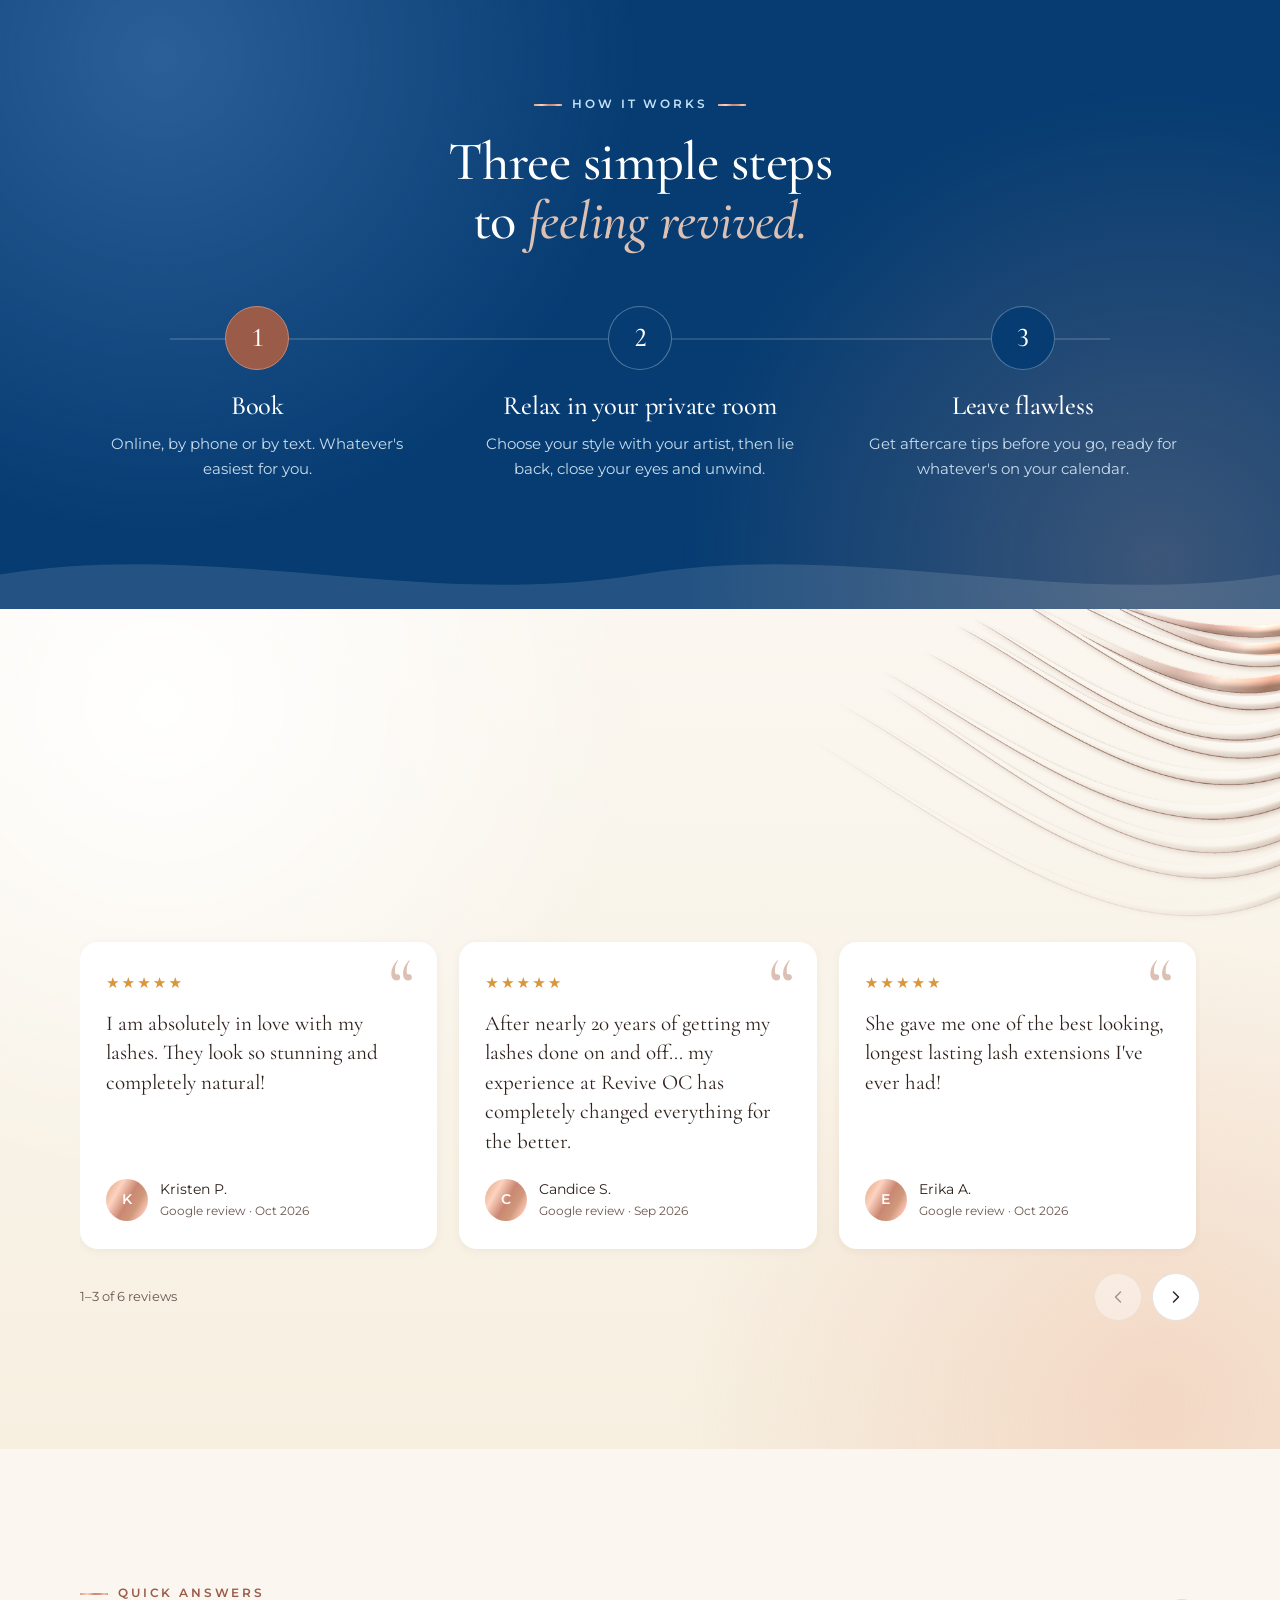
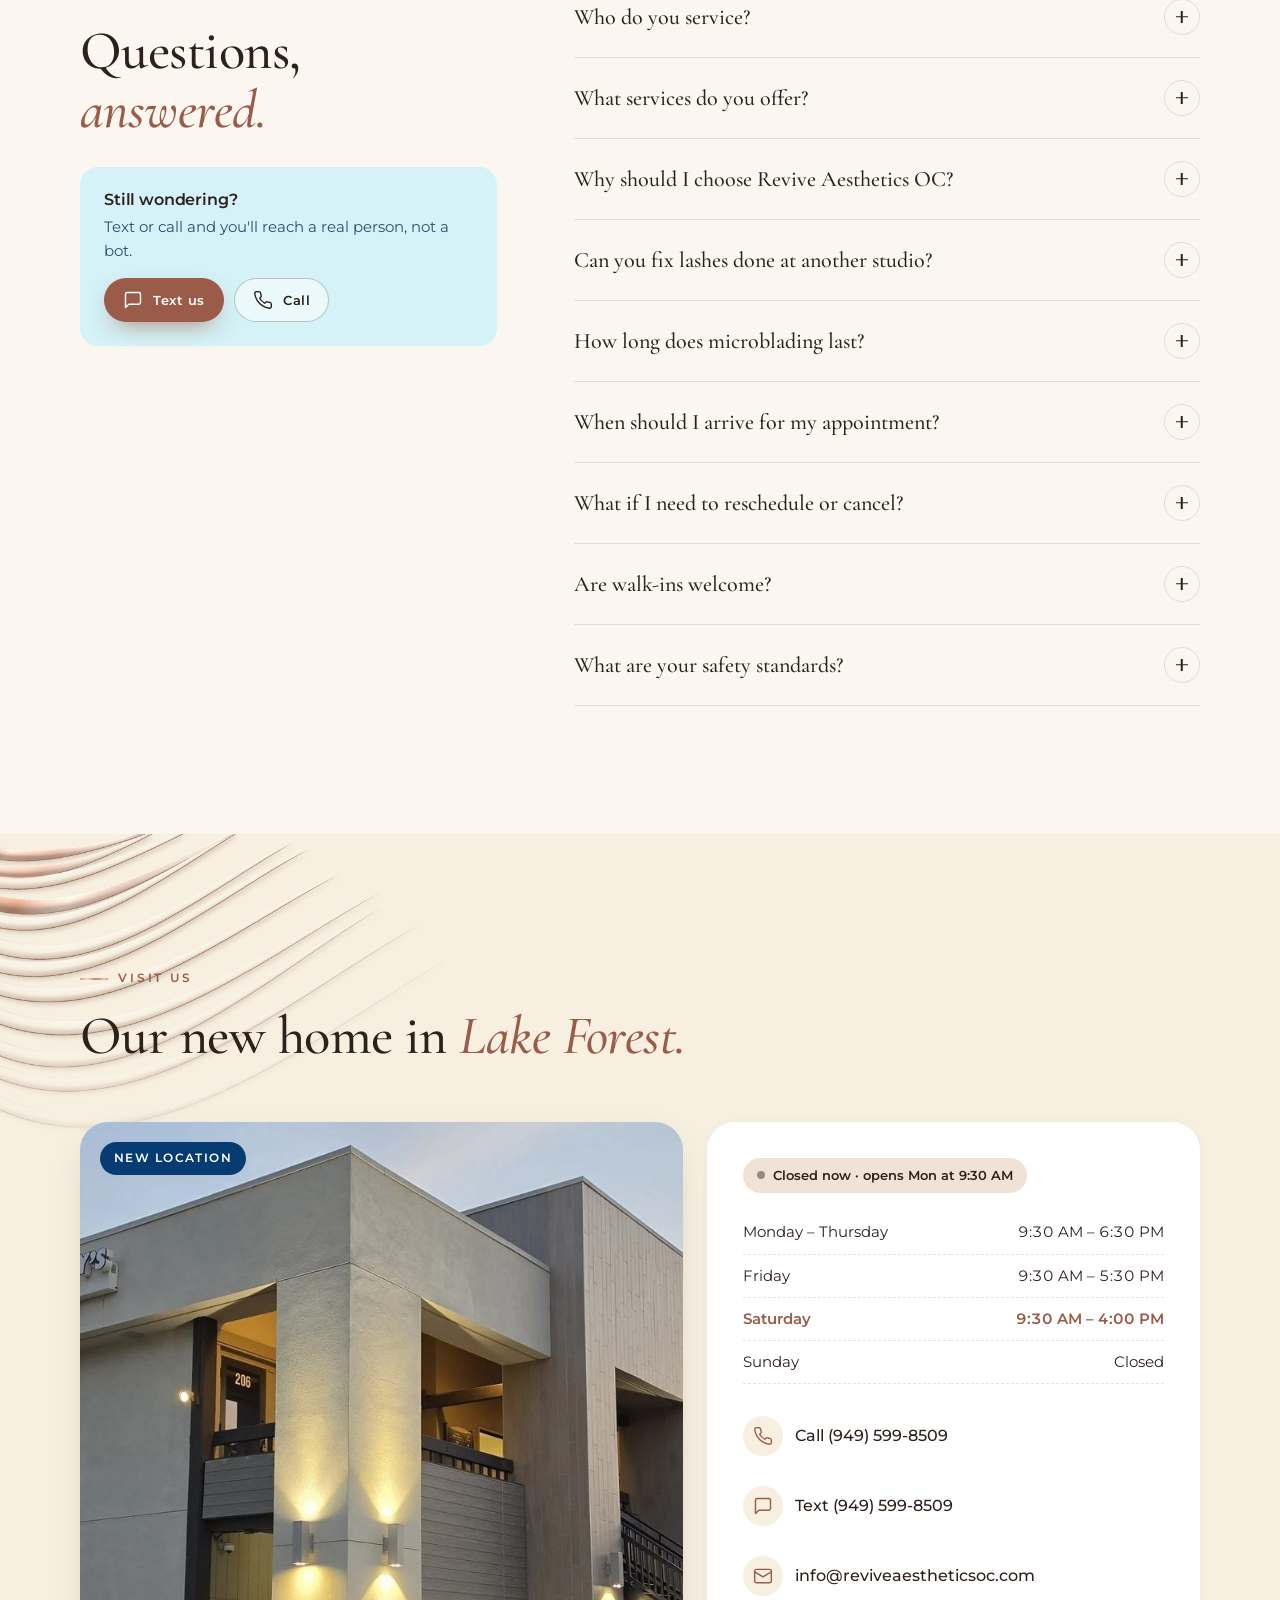
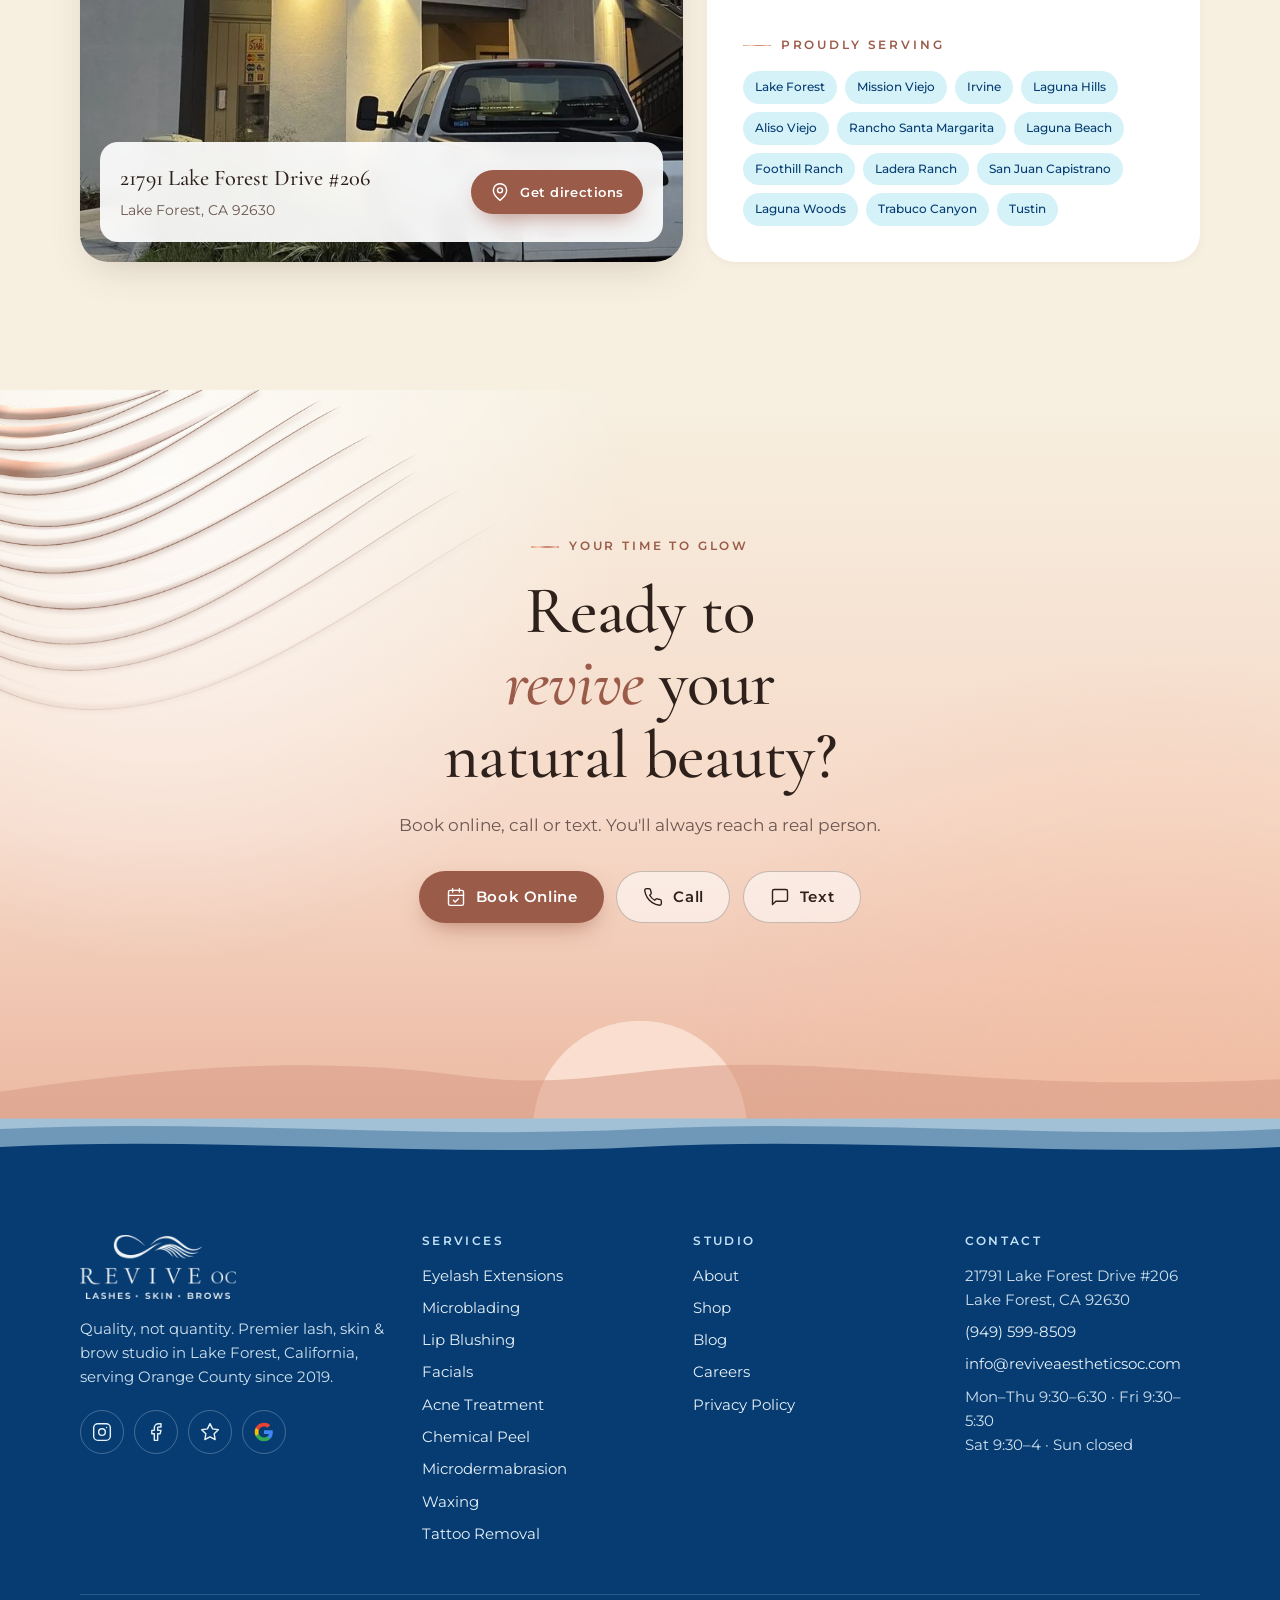
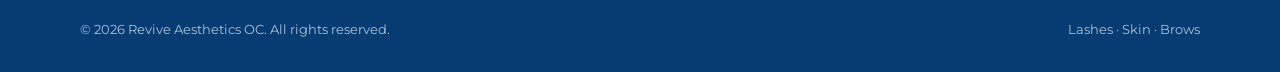
==== commit 8fa65c65: "Full-size lash art that fades around content; twinkling foil sparkles and drifting loose lashes A sm" ====
--- a/current.html
+++ b/current.html
@@ -114,8 +114,9 @@
 <!-- HERO -->
 <section class="has-lash hero" id="top">
   <div class="shade shade-sky" aria-hidden="true"></div>
-  <div class="lashwrap lw-hero lw-tr" aria-hidden="true"><div class="lashmove"><img src="assets/img/lash/fan-light-tr.webp" alt="" width="1800" height="1100" decoding="async" fetchpriority="high"><div class="lashsheen" style="-webkit-mask-image:url(assets/img/lash/fan-light-tr-mask.webp);mask-image:url(assets/img/lash/fan-light-tr-mask.webp)"></div></div></div>
+  <div class="lashwrap lw-hero lw-tr" aria-hidden="true"><div class="lashmove"><img src="assets/img/lash/fan-light-tr.webp" alt="" width="1800" height="1100" decoding="async" fetchpriority="high"><div class="lashsheen" style="-webkit-mask-image:url(assets/img/lash/fan-light-tr-mask.webp);mask-image:url(assets/img/lash/fan-light-tr-mask.webp)"></div><span class="spark" style="left:94%;top:6%;--s:22px;--d:0s"><svg viewBox="0 0 24 24"><defs><radialGradient id="spk" r=".6"><stop offset="0" stop-color="#fff"/><stop offset=".5" stop-color="#fde2d3"/><stop offset="1" stop-color="#e7a58c"/></radialGradient></defs><path fill="url(#spk)" d="M12 0C13 8 16 11 24 12C16 13 13 16 12 24C11 16 8 13 0 12C8 11 11 8 12 0Z"/></svg></span><span class="spark" style="left:83%;top:10%;--s:16px;--d:1.3s"><svg viewBox="0 0 24 24"><defs><radialGradient id="spk" r=".6"><stop offset="0" stop-color="#fff"/><stop offset=".5" stop-color="#fde2d3"/><stop offset="1" stop-color="#e7a58c"/></radialGradient></defs><path fill="url(#spk)" d="M12 0C13 8 16 11 24 12C16 13 13 16 12 24C11 16 8 13 0 12C8 11 11 8 12 0Z"/></svg></span><span class="spark" style="left:73%;top:6%;--s:20px;--d:2.4s"><svg viewBox="0 0 24 24"><defs><radialGradient id="spk" r=".6"><stop offset="0" stop-color="#fff"/><stop offset=".5" stop-color="#fde2d3"/><stop offset="1" stop-color="#e7a58c"/></radialGradient></defs><path fill="url(#spk)" d="M12 0C13 8 16 11 24 12C16 13 13 16 12 24C11 16 8 13 0 12C8 11 11 8 12 0Z"/></svg></span><span class="spark" style="left:90%;top:15%;--s:14px;--d:3.1s"><svg viewBox="0 0 24 24"><defs><radialGradient id="spk" r=".6"><stop offset="0" stop-color="#fff"/><stop offset=".5" stop-color="#fde2d3"/><stop offset="1" stop-color="#e7a58c"/></radialGradient></defs><path fill="url(#spk)" d="M12 0C13 8 16 11 24 12C16 13 13 16 12 24C11 16 8 13 0 12C8 11 11 8 12 0Z"/></svg></span><span class="spark" style="left:66%;top:12%;--s:18px;--d:0.7s"><svg viewBox="0 0 24 24"><defs><radialGradient id="spk" r=".6"><stop offset="0" stop-color="#fff"/><stop offset=".5" stop-color="#fde2d3"/><stop offset="1" stop-color="#e7a58c"/></radialGradient></defs><path fill="url(#spk)" d="M12 0C13 8 16 11 24 12C16 13 13 16 12 24C11 16 8 13 0 12C8 11 11 8 12 0Z"/></svg></span></div></div>
   <div class="lashwrap lw-hero-soft lw-bl" aria-hidden="true"><div class="lashmove"><img src="assets/img/lash/soft-light-bl.webp" alt="" width="1800" height="1100" decoding="async" fetchpriority="high"><div class="lashsheen" style="-webkit-mask-image:url(assets/img/lash/soft-light-bl-mask.webp);mask-image:url(assets/img/lash/soft-light-bl-mask.webp)"></div></div></div>
+  <div class="lashfloat" aria-hidden="true"><span class="loose" style="--x:56%;--y:70%;--w:150px;--t:24s;--d:0s;--dx:120px;--dy:-220px;--r0:-14deg;--r1:8deg"><svg viewBox="0 0 200 60"><defs><linearGradient id="lsg" x1="0" x2="1"><stop offset="0" stop-color="#b8735e"/><stop offset=".35" stop-color="#fdd3c0"/><stop offset=".6" stop-color="#d79a80"/><stop offset="1" stop-color="#fbe2d3" stop-opacity=".2"/></linearGradient></defs><path fill="url(#lsg)" d="M2 45C60 40 130 28 198 4C132 30 64 46 2 55Z"/></svg></span><span class="loose" style="--x:88%;--y:58%;--w:120px;--t:20s;--d:-8s;--dx:-90px;--dy:-180px;--r0:12deg;--r1:-6deg"><svg viewBox="0 0 200 60"><defs><linearGradient id="lsg" x1="0" x2="1"><stop offset="0" stop-color="#b8735e"/><stop offset=".35" stop-color="#fdd3c0"/><stop offset=".6" stop-color="#d79a80"/><stop offset="1" stop-color="#fbe2d3" stop-opacity=".2"/></linearGradient></defs><path fill="url(#lsg)" d="M2 45C60 40 130 28 198 4C132 30 64 46 2 55Z"/></svg></span><span class="loose" style="--x:40%;--y:18%;--w:110px;--t:26s;--d:-15s;--dx:140px;--dy:-60px;--r0:-14deg;--r1:8deg"><svg viewBox="0 0 200 60"><defs><linearGradient id="lsg" x1="0" x2="1"><stop offset="0" stop-color="#b8735e"/><stop offset=".35" stop-color="#fdd3c0"/><stop offset=".6" stop-color="#d79a80"/><stop offset="1" stop-color="#fbe2d3" stop-opacity=".2"/></linearGradient></defs><path fill="url(#lsg)" d="M2 45C60 40 130 28 198 4C132 30 64 46 2 55Z"/></svg></span></div>
   <div class="wrap hero-grid">
     <div>
       <span class="eyebrow rl">Lake Forest · Orange County · Since 2019</span>
@@ -183,7 +184,7 @@
 <!-- SERVICES -->
 <section class="has-lash sec services" id="services">
   <div class="shade shade-light" aria-hidden="true"></div>
-  <div class="lashwrap lw-services-fan lw-tr" aria-hidden="true"><div class="lashmove"><img src="assets/img/lash/fan-light-tr.webp" alt="" width="1800" height="1100" decoding="async" loading="lazy"><div class="lashsheen" style="-webkit-mask-image:url(assets/img/lash/fan-light-tr-mask.webp);mask-image:url(assets/img/lash/fan-light-tr-mask.webp)"></div></div></div>
+  <div class="lashwrap lw-services-fan lw-tr" aria-hidden="true"><div class="lashmove"><img src="assets/img/lash/fan-light-tr.webp" alt="" width="1800" height="1100" decoding="async" loading="lazy"><div class="lashsheen" style="-webkit-mask-image:url(assets/img/lash/fan-light-tr-mask.webp);mask-image:url(assets/img/lash/fan-light-tr-mask.webp)"></div><span class="spark" style="left:94%;top:6%;--s:22px;--d:0s"><svg viewBox="0 0 24 24"><defs><radialGradient id="spk" r=".6"><stop offset="0" stop-color="#fff"/><stop offset=".5" stop-color="#fde2d3"/><stop offset="1" stop-color="#e7a58c"/></radialGradient></defs><path fill="url(#spk)" d="M12 0C13 8 16 11 24 12C16 13 13 16 12 24C11 16 8 13 0 12C8 11 11 8 12 0Z"/></svg></span><span class="spark" style="left:83%;top:10%;--s:16px;--d:1.3s"><svg viewBox="0 0 24 24"><defs><radialGradient id="spk" r=".6"><stop offset="0" stop-color="#fff"/><stop offset=".5" stop-color="#fde2d3"/><stop offset="1" stop-color="#e7a58c"/></radialGradient></defs><path fill="url(#spk)" d="M12 0C13 8 16 11 24 12C16 13 13 16 12 24C11 16 8 13 0 12C8 11 11 8 12 0Z"/></svg></span><span class="spark" style="left:73%;top:6%;--s:20px;--d:2.4s"><svg viewBox="0 0 24 24"><defs><radialGradient id="spk" r=".6"><stop offset="0" stop-color="#fff"/><stop offset=".5" stop-color="#fde2d3"/><stop offset="1" stop-color="#e7a58c"/></radialGradient></defs><path fill="url(#spk)" d="M12 0C13 8 16 11 24 12C16 13 13 16 12 24C11 16 8 13 0 12C8 11 11 8 12 0Z"/></svg></span><span class="spark" style="left:90%;top:15%;--s:14px;--d:3.1s"><svg viewBox="0 0 24 24"><defs><radialGradient id="spk" r=".6"><stop offset="0" stop-color="#fff"/><stop offset=".5" stop-color="#fde2d3"/><stop offset="1" stop-color="#e7a58c"/></radialGradient></defs><path fill="url(#spk)" d="M12 0C13 8 16 11 24 12C16 13 13 16 12 24C11 16 8 13 0 12C8 11 11 8 12 0Z"/></svg></span><span class="spark" style="left:66%;top:12%;--s:18px;--d:0.7s"><svg viewBox="0 0 24 24"><defs><radialGradient id="spk" r=".6"><stop offset="0" stop-color="#fff"/><stop offset=".5" stop-color="#fde2d3"/><stop offset="1" stop-color="#e7a58c"/></radialGradient></defs><path fill="url(#spk)" d="M12 0C13 8 16 11 24 12C16 13 13 16 12 24C11 16 8 13 0 12C8 11 11 8 12 0Z"/></svg></span></div></div>
   <div class="lashwrap lw-services lw-bl" aria-hidden="true"><div class="lashmove"><img src="assets/img/lash/soft-light-bl.webp" alt="" width="1800" height="1100" decoding="async" loading="lazy"><div class="lashsheen" style="-webkit-mask-image:url(assets/img/lash/soft-light-bl-mask.webp);mask-image:url(assets/img/lash/soft-light-bl-mask.webp)"></div></div></div>
   <div class="wrap">
     <div class="sc-head">
@@ -349,7 +350,8 @@
 <!-- LASH STYLE PICKER -->
 <section class="has-lash sec picker" id="lash-studio">
   <div class="shade shade-light" aria-hidden="true"></div>
-  <div class="lashwrap lw-picker lw-tl" aria-hidden="true"><div class="lashmove"><img src="assets/img/lash/fan-light-tl.webp" alt="" width="1800" height="1100" decoding="async" loading="lazy"><div class="lashsheen" style="-webkit-mask-image:url(assets/img/lash/fan-light-tl-mask.webp);mask-image:url(assets/img/lash/fan-light-tl-mask.webp)"></div></div></div>
+  <div class="lashwrap lw-picker lw-tl" aria-hidden="true"><div class="lashmove"><img src="assets/img/lash/fan-light-tl.webp" alt="" width="1800" height="1100" decoding="async" loading="lazy"><div class="lashsheen" style="-webkit-mask-image:url(assets/img/lash/fan-light-tl-mask.webp);mask-image:url(assets/img/lash/fan-light-tl-mask.webp)"></div><span class="spark" style="left:6%;top:6%;--s:22px;--d:0s"><svg viewBox="0 0 24 24"><defs><radialGradient id="spk" r=".6"><stop offset="0" stop-color="#fff"/><stop offset=".5" stop-color="#fde2d3"/><stop offset="1" stop-color="#e7a58c"/></radialGradient></defs><path fill="url(#spk)" d="M12 0C13 8 16 11 24 12C16 13 13 16 12 24C11 16 8 13 0 12C8 11 11 8 12 0Z"/></svg></span><span class="spark" style="left:17%;top:10%;--s:16px;--d:1.3s"><svg viewBox="0 0 24 24"><defs><radialGradient id="spk" r=".6"><stop offset="0" stop-color="#fff"/><stop offset=".5" stop-color="#fde2d3"/><stop offset="1" stop-color="#e7a58c"/></radialGradient></defs><path fill="url(#spk)" d="M12 0C13 8 16 11 24 12C16 13 13 16 12 24C11 16 8 13 0 12C8 11 11 8 12 0Z"/></svg></span><span class="spark" style="left:27%;top:6%;--s:20px;--d:2.4s"><svg viewBox="0 0 24 24"><defs><radialGradient id="spk" r=".6"><stop offset="0" stop-color="#fff"/><stop offset=".5" stop-color="#fde2d3"/><stop offset="1" stop-color="#e7a58c"/></radialGradient></defs><path fill="url(#spk)" d="M12 0C13 8 16 11 24 12C16 13 13 16 12 24C11 16 8 13 0 12C8 11 11 8 12 0Z"/></svg></span><span class="spark" style="left:10%;top:15%;--s:14px;--d:3.1s"><svg viewBox="0 0 24 24"><defs><radialGradient id="spk" r=".6"><stop offset="0" stop-color="#fff"/><stop offset=".5" stop-color="#fde2d3"/><stop offset="1" stop-color="#e7a58c"/></radialGradient></defs><path fill="url(#spk)" d="M12 0C13 8 16 11 24 12C16 13 13 16 12 24C11 16 8 13 0 12C8 11 11 8 12 0Z"/></svg></span><span class="spark" style="left:34%;top:12%;--s:18px;--d:0.7s"><svg viewBox="0 0 24 24"><defs><radialGradient id="spk" r=".6"><stop offset="0" stop-color="#fff"/><stop offset=".5" stop-color="#fde2d3"/><stop offset="1" stop-color="#e7a58c"/></radialGradient></defs><path fill="url(#spk)" d="M12 0C13 8 16 11 24 12C16 13 13 16 12 24C11 16 8 13 0 12C8 11 11 8 12 0Z"/></svg></span></div></div>
+  <div class="lashfloat" aria-hidden="true"><span class="loose" style="--x:8%;--y:78%;--w:130px;--t:22s;--d:-4s;--dx:100px;--dy:-200px;--r0:-14deg;--r1:8deg"><svg viewBox="0 0 200 60"><defs><linearGradient id="lsg" x1="0" x2="1"><stop offset="0" stop-color="#b8735e"/><stop offset=".35" stop-color="#fdd3c0"/><stop offset=".6" stop-color="#d79a80"/><stop offset="1" stop-color="#fbe2d3" stop-opacity=".2"/></linearGradient></defs><path fill="url(#lsg)" d="M2 45C60 40 130 28 198 4C132 30 64 46 2 55Z"/></svg></span><span class="loose" style="--x:70%;--y:12%;--w:110px;--t:25s;--d:-12s;--dx:-120px;--dy:-80px;--r0:12deg;--r1:-6deg"><svg viewBox="0 0 200 60"><defs><linearGradient id="lsg" x1="0" x2="1"><stop offset="0" stop-color="#b8735e"/><stop offset=".35" stop-color="#fdd3c0"/><stop offset=".6" stop-color="#d79a80"/><stop offset="1" stop-color="#fbe2d3" stop-opacity=".2"/></linearGradient></defs><path fill="url(#lsg)" d="M2 45C60 40 130 28 198 4C132 30 64 46 2 55Z"/></svg></span></div>
   <div class="wrap picker-grid">
     <div class="eye-stage rv" aria-hidden="true">
       <svg viewBox="0 0 400 300" id="eye-svg">
@@ -416,7 +418,8 @@
 <!-- STEPS -->
 <section class="has-lash sec steps" id="how">
   <div class="shade shade-navy" aria-hidden="true"></div>
-  <div class="lashwrap lw-steps lw-tr" aria-hidden="true"><div class="lashmove"><img src="assets/img/lash/fan-navy-tr.webp" alt="" width="1800" height="1100" decoding="async" loading="lazy"><div class="lashsheen" style="-webkit-mask-image:url(assets/img/lash/fan-navy-tr-mask.webp);mask-image:url(assets/img/lash/fan-navy-tr-mask.webp)"></div></div></div>
+  <div class="lashwrap lw-steps lw-tr" aria-hidden="true"><div class="lashmove"><img src="assets/img/lash/fan-navy-tr.webp" alt="" width="1800" height="1100" decoding="async" loading="lazy"><div class="lashsheen" style="-webkit-mask-image:url(assets/img/lash/fan-navy-tr-mask.webp);mask-image:url(assets/img/lash/fan-navy-tr-mask.webp)"></div><span class="spark" style="left:94%;top:6%;--s:22px;--d:0s"><svg viewBox="0 0 24 24"><defs><radialGradient id="spk" r=".6"><stop offset="0" stop-color="#fff"/><stop offset=".5" stop-color="#fde2d3"/><stop offset="1" stop-color="#e7a58c"/></radialGradient></defs><path fill="url(#spk)" d="M12 0C13 8 16 11 24 12C16 13 13 16 12 24C11 16 8 13 0 12C8 11 11 8 12 0Z"/></svg></span><span class="spark" style="left:83%;top:10%;--s:16px;--d:1.3s"><svg viewBox="0 0 24 24"><defs><radialGradient id="spk" r=".6"><stop offset="0" stop-color="#fff"/><stop offset=".5" stop-color="#fde2d3"/><stop offset="1" stop-color="#e7a58c"/></radialGradient></defs><path fill="url(#spk)" d="M12 0C13 8 16 11 24 12C16 13 13 16 12 24C11 16 8 13 0 12C8 11 11 8 12 0Z"/></svg></span><span class="spark" style="left:73%;top:6%;--s:20px;--d:2.4s"><svg viewBox="0 0 24 24"><defs><radialGradient id="spk" r=".6"><stop offset="0" stop-color="#fff"/><stop offset=".5" stop-color="#fde2d3"/><stop offset="1" stop-color="#e7a58c"/></radialGradient></defs><path fill="url(#spk)" d="M12 0C13 8 16 11 24 12C16 13 13 16 12 24C11 16 8 13 0 12C8 11 11 8 12 0Z"/></svg></span><span class="spark" style="left:90%;top:15%;--s:14px;--d:3.1s"><svg viewBox="0 0 24 24"><defs><radialGradient id="spk" r=".6"><stop offset="0" stop-color="#fff"/><stop offset=".5" stop-color="#fde2d3"/><stop offset="1" stop-color="#e7a58c"/></radialGradient></defs><path fill="url(#spk)" d="M12 0C13 8 16 11 24 12C16 13 13 16 12 24C11 16 8 13 0 12C8 11 11 8 12 0Z"/></svg></span><span class="spark" style="left:66%;top:12%;--s:18px;--d:0.7s"><svg viewBox="0 0 24 24"><defs><radialGradient id="spk" r=".6"><stop offset="0" stop-color="#fff"/><stop offset=".5" stop-color="#fde2d3"/><stop offset="1" stop-color="#e7a58c"/></radialGradient></defs><path fill="url(#spk)" d="M12 0C13 8 16 11 24 12C16 13 13 16 12 24C11 16 8 13 0 12C8 11 11 8 12 0Z"/></svg></span></div></div>
+  <div class="lashfloat" aria-hidden="true"><span class="loose" style="--x:12%;--y:60%;--w:140px;--t:21s;--d:-2s;--dx:160px;--dy:-160px;--r0:-14deg;--r1:8deg"><svg viewBox="0 0 200 60"><defs><linearGradient id="lsg" x1="0" x2="1"><stop offset="0" stop-color="#b8735e"/><stop offset=".35" stop-color="#fdd3c0"/><stop offset=".6" stop-color="#d79a80"/><stop offset="1" stop-color="#fbe2d3" stop-opacity=".2"/></linearGradient></defs><path fill="url(#lsg)" d="M2 45C60 40 130 28 198 4C132 30 64 46 2 55Z"/></svg></span><span class="loose" style="--x:78%;--y:70%;--w:120px;--t:24s;--d:-11s;--dx:-140px;--dy:-180px;--r0:12deg;--r1:-6deg"><svg viewBox="0 0 200 60"><defs><linearGradient id="lsg" x1="0" x2="1"><stop offset="0" stop-color="#b8735e"/><stop offset=".35" stop-color="#fdd3c0"/><stop offset=".6" stop-color="#d79a80"/><stop offset="1" stop-color="#fbe2d3" stop-opacity=".2"/></linearGradient></defs><path fill="url(#lsg)" d="M2 45C60 40 130 28 198 4C132 30 64 46 2 55Z"/></svg></span></div>
   <div class="wrap">
     <div class="sec-head center rv">
       <span class="eyebrow">How it works</span>
@@ -435,7 +438,8 @@
 <!-- REVIEWS -->
 <section class="has-lash sec reviews" id="reviews">
   <div class="shade shade-light" aria-hidden="true"></div>
-  <div class="lashwrap lw-reviews lw-tr" aria-hidden="true"><div class="lashmove"><img src="assets/img/lash/fan-light-tr.webp" alt="" width="1800" height="1100" decoding="async" loading="lazy"><div class="lashsheen" style="-webkit-mask-image:url(assets/img/lash/fan-light-tr-mask.webp);mask-image:url(assets/img/lash/fan-light-tr-mask.webp)"></div></div></div>
+  <div class="lashwrap lw-reviews lw-tr" aria-hidden="true"><div class="lashmove"><img src="assets/img/lash/fan-light-tr.webp" alt="" width="1800" height="1100" decoding="async" loading="lazy"><div class="lashsheen" style="-webkit-mask-image:url(assets/img/lash/fan-light-tr-mask.webp);mask-image:url(assets/img/lash/fan-light-tr-mask.webp)"></div><span class="spark" style="left:94%;top:6%;--s:22px;--d:0s"><svg viewBox="0 0 24 24"><defs><radialGradient id="spk" r=".6"><stop offset="0" stop-color="#fff"/><stop offset=".5" stop-color="#fde2d3"/><stop offset="1" stop-color="#e7a58c"/></radialGradient></defs><path fill="url(#spk)" d="M12 0C13 8 16 11 24 12C16 13 13 16 12 24C11 16 8 13 0 12C8 11 11 8 12 0Z"/></svg></span><span class="spark" style="left:83%;top:10%;--s:16px;--d:1.3s"><svg viewBox="0 0 24 24"><defs><radialGradient id="spk" r=".6"><stop offset="0" stop-color="#fff"/><stop offset=".5" stop-color="#fde2d3"/><stop offset="1" stop-color="#e7a58c"/></radialGradient></defs><path fill="url(#spk)" d="M12 0C13 8 16 11 24 12C16 13 13 16 12 24C11 16 8 13 0 12C8 11 11 8 12 0Z"/></svg></span><span class="spark" style="left:73%;top:6%;--s:20px;--d:2.4s"><svg viewBox="0 0 24 24"><defs><radialGradient id="spk" r=".6"><stop offset="0" stop-color="#fff"/><stop offset=".5" stop-color="#fde2d3"/><stop offset="1" stop-color="#e7a58c"/></radialGradient></defs><path fill="url(#spk)" d="M12 0C13 8 16 11 24 12C16 13 13 16 12 24C11 16 8 13 0 12C8 11 11 8 12 0Z"/></svg></span><span class="spark" style="left:90%;top:15%;--s:14px;--d:3.1s"><svg viewBox="0 0 24 24"><defs><radialGradient id="spk" r=".6"><stop offset="0" stop-color="#fff"/><stop offset=".5" stop-color="#fde2d3"/><stop offset="1" stop-color="#e7a58c"/></radialGradient></defs><path fill="url(#spk)" d="M12 0C13 8 16 11 24 12C16 13 13 16 12 24C11 16 8 13 0 12C8 11 11 8 12 0Z"/></svg></span><span class="spark" style="left:66%;top:12%;--s:18px;--d:0.7s"><svg viewBox="0 0 24 24"><defs><radialGradient id="spk" r=".6"><stop offset="0" stop-color="#fff"/><stop offset=".5" stop-color="#fde2d3"/><stop offset="1" stop-color="#e7a58c"/></radialGradient></defs><path fill="url(#spk)" d="M12 0C13 8 16 11 24 12C16 13 13 16 12 24C11 16 8 13 0 12C8 11 11 8 12 0Z"/></svg></span></div></div>
+  <div class="lashfloat" aria-hidden="true"><span class="loose" style="--x:4%;--y:30%;--w:130px;--t:23s;--d:-6s;--dx:120px;--dy:-140px;--r0:-14deg;--r1:8deg"><svg viewBox="0 0 200 60"><defs><linearGradient id="lsg" x1="0" x2="1"><stop offset="0" stop-color="#b8735e"/><stop offset=".35" stop-color="#fdd3c0"/><stop offset=".6" stop-color="#d79a80"/><stop offset="1" stop-color="#fbe2d3" stop-opacity=".2"/></linearGradient></defs><path fill="url(#lsg)" d="M2 45C60 40 130 28 198 4C132 30 64 46 2 55Z"/></svg></span><span class="loose" style="--x:92%;--y:82%;--w:110px;--t:20s;--d:-14s;--dx:-110px;--dy:-180px;--r0:12deg;--r1:-6deg"><svg viewBox="0 0 200 60"><defs><linearGradient id="lsg" x1="0" x2="1"><stop offset="0" stop-color="#b8735e"/><stop offset=".35" stop-color="#fdd3c0"/><stop offset=".6" stop-color="#d79a80"/><stop offset="1" stop-color="#fbe2d3" stop-opacity=".2"/></linearGradient></defs><path fill="url(#lsg)" d="M2 45C60 40 130 28 198 4C132 30 64 46 2 55Z"/></svg></span></div>
   <div class="wrap">
     <div class="rev-top">
       <div class="rv" style="max-width:620px">
@@ -494,7 +498,7 @@
 
 <!-- VISIT -->
 <section class="has-lash sec visit" id="visit">
-  <div class="lashwrap lw-visit lw-tl" aria-hidden="true"><div class="lashmove"><img src="assets/img/lash/fan-light-tl.webp" alt="" width="1800" height="1100" decoding="async" loading="lazy"><div class="lashsheen" style="-webkit-mask-image:url(assets/img/lash/fan-light-tl-mask.webp);mask-image:url(assets/img/lash/fan-light-tl-mask.webp)"></div></div></div>
+  <div class="lashwrap lw-visit lw-tl" aria-hidden="true"><div class="lashmove"><img src="assets/img/lash/fan-light-tl.webp" alt="" width="1800" height="1100" decoding="async" loading="lazy"><div class="lashsheen" style="-webkit-mask-image:url(assets/img/lash/fan-light-tl-mask.webp);mask-image:url(assets/img/lash/fan-light-tl-mask.webp)"></div><span class="spark" style="left:6%;top:6%;--s:22px;--d:0s"><svg viewBox="0 0 24 24"><defs><radialGradient id="spk" r=".6"><stop offset="0" stop-color="#fff"/><stop offset=".5" stop-color="#fde2d3"/><stop offset="1" stop-color="#e7a58c"/></radialGradient></defs><path fill="url(#spk)" d="M12 0C13 8 16 11 24 12C16 13 13 16 12 24C11 16 8 13 0 12C8 11 11 8 12 0Z"/></svg></span><span class="spark" style="left:17%;top:10%;--s:16px;--d:1.3s"><svg viewBox="0 0 24 24"><defs><radialGradient id="spk" r=".6"><stop offset="0" stop-color="#fff"/><stop offset=".5" stop-color="#fde2d3"/><stop offset="1" stop-color="#e7a58c"/></radialGradient></defs><path fill="url(#spk)" d="M12 0C13 8 16 11 24 12C16 13 13 16 12 24C11 16 8 13 0 12C8 11 11 8 12 0Z"/></svg></span><span class="spark" style="left:27%;top:6%;--s:20px;--d:2.4s"><svg viewBox="0 0 24 24"><defs><radialGradient id="spk" r=".6"><stop offset="0" stop-color="#fff"/><stop offset=".5" stop-color="#fde2d3"/><stop offset="1" stop-color="#e7a58c"/></radialGradient></defs><path fill="url(#spk)" d="M12 0C13 8 16 11 24 12C16 13 13 16 12 24C11 16 8 13 0 12C8 11 11 8 12 0Z"/></svg></span><span class="spark" style="left:10%;top:15%;--s:14px;--d:3.1s"><svg viewBox="0 0 24 24"><defs><radialGradient id="spk" r=".6"><stop offset="0" stop-color="#fff"/><stop offset=".5" stop-color="#fde2d3"/><stop offset="1" stop-color="#e7a58c"/></radialGradient></defs><path fill="url(#spk)" d="M12 0C13 8 16 11 24 12C16 13 13 16 12 24C11 16 8 13 0 12C8 11 11 8 12 0Z"/></svg></span><span class="spark" style="left:34%;top:12%;--s:18px;--d:0.7s"><svg viewBox="0 0 24 24"><defs><radialGradient id="spk" r=".6"><stop offset="0" stop-color="#fff"/><stop offset=".5" stop-color="#fde2d3"/><stop offset="1" stop-color="#e7a58c"/></radialGradient></defs><path fill="url(#spk)" d="M12 0C13 8 16 11 24 12C16 13 13 16 12 24C11 16 8 13 0 12C8 11 11 8 12 0Z"/></svg></span></div></div>
   <div class="wrap">
     <div class="sec-head rv">
       <span class="eyebrow">Visit us</span>
@@ -532,7 +536,8 @@
 <!-- FINAL CTA -->
 <section class="has-lash final" aria-labelledby="final-h">
   <div class="shade shade-sky" aria-hidden="true"></div>
-  <div class="lashwrap lw-final lw-tl" aria-hidden="true"><div class="lashmove"><img src="assets/img/lash/fan-light-tl.webp" alt="" width="1800" height="1100" decoding="async" loading="lazy"><div class="lashsheen" style="-webkit-mask-image:url(assets/img/lash/fan-light-tl-mask.webp);mask-image:url(assets/img/lash/fan-light-tl-mask.webp)"></div></div></div>
+  <div class="lashwrap lw-final lw-tl" aria-hidden="true"><div class="lashmove"><img src="assets/img/lash/fan-light-tl.webp" alt="" width="1800" height="1100" decoding="async" loading="lazy"><div class="lashsheen" style="-webkit-mask-image:url(assets/img/lash/fan-light-tl-mask.webp);mask-image:url(assets/img/lash/fan-light-tl-mask.webp)"></div><span class="spark" style="left:6%;top:6%;--s:22px;--d:0s"><svg viewBox="0 0 24 24"><defs><radialGradient id="spk" r=".6"><stop offset="0" stop-color="#fff"/><stop offset=".5" stop-color="#fde2d3"/><stop offset="1" stop-color="#e7a58c"/></radialGradient></defs><path fill="url(#spk)" d="M12 0C13 8 16 11 24 12C16 13 13 16 12 24C11 16 8 13 0 12C8 11 11 8 12 0Z"/></svg></span><span class="spark" style="left:17%;top:10%;--s:16px;--d:1.3s"><svg viewBox="0 0 24 24"><defs><radialGradient id="spk" r=".6"><stop offset="0" stop-color="#fff"/><stop offset=".5" stop-color="#fde2d3"/><stop offset="1" stop-color="#e7a58c"/></radialGradient></defs><path fill="url(#spk)" d="M12 0C13 8 16 11 24 12C16 13 13 16 12 24C11 16 8 13 0 12C8 11 11 8 12 0Z"/></svg></span><span class="spark" style="left:27%;top:6%;--s:20px;--d:2.4s"><svg viewBox="0 0 24 24"><defs><radialGradient id="spk" r=".6"><stop offset="0" stop-color="#fff"/><stop offset=".5" stop-color="#fde2d3"/><stop offset="1" stop-color="#e7a58c"/></radialGradient></defs><path fill="url(#spk)" d="M12 0C13 8 16 11 24 12C16 13 13 16 12 24C11 16 8 13 0 12C8 11 11 8 12 0Z"/></svg></span><span class="spark" style="left:10%;top:15%;--s:14px;--d:3.1s"><svg viewBox="0 0 24 24"><defs><radialGradient id="spk" r=".6"><stop offset="0" stop-color="#fff"/><stop offset=".5" stop-color="#fde2d3"/><stop offset="1" stop-color="#e7a58c"/></radialGradient></defs><path fill="url(#spk)" d="M12 0C13 8 16 11 24 12C16 13 13 16 12 24C11 16 8 13 0 12C8 11 11 8 12 0Z"/></svg></span><span class="spark" style="left:34%;top:12%;--s:18px;--d:0.7s"><svg viewBox="0 0 24 24"><defs><radialGradient id="spk" r=".6"><stop offset="0" stop-color="#fff"/><stop offset=".5" stop-color="#fde2d3"/><stop offset="1" stop-color="#e7a58c"/></radialGradient></defs><path fill="url(#spk)" d="M12 0C13 8 16 11 24 12C16 13 13 16 12 24C11 16 8 13 0 12C8 11 11 8 12 0Z"/></svg></span></div></div>
+  <div class="lashfloat" aria-hidden="true"><span class="loose" style="--x:10%;--y:62%;--w:150px;--t:22s;--d:-1s;--dx:140px;--dy:-220px;--r0:-14deg;--r1:8deg"><svg viewBox="0 0 200 60"><defs><linearGradient id="lsg" x1="0" x2="1"><stop offset="0" stop-color="#b8735e"/><stop offset=".35" stop-color="#fdd3c0"/><stop offset=".6" stop-color="#d79a80"/><stop offset="1" stop-color="#fbe2d3" stop-opacity=".2"/></linearGradient></defs><path fill="url(#lsg)" d="M2 45C60 40 130 28 198 4C132 30 64 46 2 55Z"/></svg></span><span class="loose" style="--x:84%;--y:40%;--w:130px;--t:25s;--d:-9s;--dx:-150px;--dy:-160px;--r0:12deg;--r1:-6deg"><svg viewBox="0 0 200 60"><defs><linearGradient id="lsg" x1="0" x2="1"><stop offset="0" stop-color="#b8735e"/><stop offset=".35" stop-color="#fdd3c0"/><stop offset=".6" stop-color="#d79a80"/><stop offset="1" stop-color="#fbe2d3" stop-opacity=".2"/></linearGradient></defs><path fill="url(#lsg)" d="M2 45C60 40 130 28 198 4C132 30 64 46 2 55Z"/></svg></span><span class="loose" style="--x:50%;--y:8%;--w:110px;--t:27s;--d:-17s;--dx:90px;--dy:60px;--r0:-14deg;--r1:8deg"><svg viewBox="0 0 200 60"><defs><linearGradient id="lsg" x1="0" x2="1"><stop offset="0" stop-color="#b8735e"/><stop offset=".35" stop-color="#fdd3c0"/><stop offset=".6" stop-color="#d79a80"/><stop offset="1" stop-color="#fbe2d3" stop-opacity=".2"/></linearGradient></defs><path fill="url(#lsg)" d="M2 45C60 40 130 28 198 4C132 30 64 46 2 55Z"/></svg></span></div>
   <div class="wrap">
     <span class="eyebrow rv">Your time to glow</span>
     <h2 id="final-h" class="rv d1">Ready to <em>revive</em> your natural beauty?</h2>
@@ -797,5 +802,6 @@
 })();
 </script>
 <script src="assets/js/nav.js" defer></script>
+<script src="assets/js/lash-mask.js" defer></script>
 </body>
 </html>
--- a/assets/css/lashes.css
+++ b/assets/css/lashes.css
@@ -1,61 +1,57 @@
-/* Roland's feedback: Sylwia-style lash artwork in the page backgrounds, plus a hint of movement.
+/* Roland's feedback: Sylwia-style lash artwork in the page backgrounds, and a page that is never static.
 
    Lash artwork (assets/img/lash/*.webp, made by tools/lash_art.py)
    - "fan": fine lash strands pressed into the surface from a corner, like the stationery card,
      with the first strands in rose-gold foil. "soft": wide, barely-there strokes, like the banner.
-   - Used in 8 of the 10 home page sections; each one is at most about half the page width.
+   - Large (up to half the page width) in 8 of the 10 sections.
+   - assets/js/lash-mask.js fades the artwork out softly wherever text, buttons, photos or cards
+     sit, so the strands flow around the content instead of running under it.
 
-   Movement: two very large, soft pools of light drift slowly across a few sections
-   (about 15-20 seconds per pass), so the page never looks static. */
+   Movement
+   - the strands sway slowly from their corner; a band of light glides along them
+   - rose-gold sparkles twinkle on the foil strands
+   - single loose lashes drift slowly through the open space
+   - two soft pools of light drift behind the sections */
 
 .has-lash{position:relative;overflow:clip}
-.has-lash>.wrap,.has-lash>.landscape{position:relative;z-index:2}
-.has-lash>.landscape{position:absolute}
+.has-lash>.wrap,.has-lash>.landscape,.has-lash>.wave{position:relative;z-index:2}
+.has-lash>.landscape,.has-lash>.wave{position:absolute}
 .final.has-lash>.landscape{position:relative}
+.hero-art .sun{display:none}  /* the pink sun circle behind the hero photos */
 
-.lashwrap{position:absolute;z-index:1;pointer-events:none;width:var(--lw,46vw);max-width:920px}
+/* ------------------------------------------------------------------ placement */
+.lashwrap{position:absolute;z-index:1;pointer-events:none;width:var(--lw,46vw);max-width:940px;--ox:-2vw;--oy:0px}
 .lashwrap img{display:block;width:100%;height:auto}
-.lw-tl{left:0;top:0}.lw-tr{right:0;top:0}.lw-bl{left:0;bottom:0}.lw-br{right:0;bottom:0}
+.lw-tl{left:var(--ox);top:var(--oy)}.lw-tr{right:var(--ox);top:var(--oy)}
+.lw-bl{left:var(--ox);bottom:var(--oy)}.lw-br{right:var(--ox);bottom:var(--oy)}
 
-/* Placements */
 .lw-hero{--lw:48vw}
+.lw-hero-soft{--lw:40vw}
+.lw-services-fan{--lw:42vw}
 .lw-services{--lw:44vw}
-.lw-reviews{--lw:42vw}
-.lw-final{--lw:40vw}
-.lw-final-soft{--lw:38vw}
-
-/* Drifting light */
-.shade{position:absolute;inset:0;z-index:0;pointer-events:none;overflow:hidden}
-.shade::before,.shade::after{content:"";position:absolute;width:75vmax;aspect-ratio:1;border-radius:50%;will-change:transform}
-.shade::before{left:-25vmax;top:-30vmax;background:radial-gradient(closest-side,var(--s1),transparent);
-  animation:shade-a 16s ease-in-out infinite alternate}
-.shade::after{right:-28vmax;bottom:-34vmax;background:radial-gradient(closest-side,var(--s2),transparent);
-  animation:shade-b 21s ease-in-out infinite alternate}
-@keyframes shade-a{from{transform:translate(0,0) scale(1)}to{transform:translate(48vw,14vh) scale(1.18)}}
-@keyframes shade-b{from{transform:translate(0,0) scale(1.1)}to{transform:translate(-44vw,-12vh) scale(.92)}}
-
-.shade-light{--s1:rgba(255,255,255,.95);--s2:rgba(236,176,148,.38)}
-.shade-sky{--s1:rgba(255,255,255,.8);--s2:rgba(246,190,160,.5)}
-.shade-navy{--s1:rgba(130,178,240,.3);--s2:rgba(233,171,142,.24)}
-
-
+.lw-picker{--lw:44vw}
+.lw-private{--lw:46vw}
+.lw-steps{--lw:50vw}
+.lw-reviews{--lw:46vw}
+.lw-visit{--lw:44vw}
+.lw-final{--lw:48vw}
+.lw-final-soft{--lw:42vw}
 @media (max-width:860px){
-  .lw-hero{--lw:72vw;top:-30px}
-  .lw-services,.lw-reviews{--lw:78vw}
-  .lw-final,.lw-final-soft{--lw:80vw}
-  .shade::before,.shade::after{width:110vmax}
+  .lashwrap{--lw:96vw}
+  .lw-hero-soft,.lw-services,.lw-private,.lw-final-soft{--lw:90vw}
 }
 
-/* Movement in the lash art (Roland: no static background)
-   - the strands sway from their root corner and drift a little, like lashes moving
-   - a band of light glides along the strands; it only lights the artwork */
+/* the fade-around-content mask (set by lash-mask.js) */
+.lashwrap.masked,.lashfloat.masked{-webkit-mask-size:100% 100%;mask-size:100% 100%;-webkit-mask-repeat:no-repeat;mask-repeat:no-repeat}
+
+/* ------------------------------------------------------------------ sway + light band */
 .lashmove{position:relative;transform-origin:var(--root,0 0);will-change:transform;
   animation:lash-sway 8s ease-in-out infinite alternate}
 .lw-tr .lashmove,.lw-br .lashmove{--sway:-1}
 .lw-tl .lashmove{--root:0 0}.lw-tr .lashmove{--root:100% 0}.lw-bl .lashmove{--root:0 100%}.lw-br .lashmove{--root:100% 100%}
 @keyframes lash-sway{
-  from{transform:rotate(calc(var(--sway,1) * -4deg)) scale(1.05)}
-  to{transform:rotate(calc(var(--sway,1) * 3.5deg)) translateY(1.5%) scale(1.1)}}
+  from{transform:rotate(calc(var(--sway,1) * -3.4deg)) scale(1.03)}
+  to{transform:rotate(calc(var(--sway,1) * 3deg)) translateY(1%) scale(1.07)}}
 .lw-hero-soft .lashmove,.lw-services .lashmove,.lw-private .lashmove,.lw-final-soft .lashmove{animation-duration:10s;animation-delay:-4s}
 .lw-reviews .lashmove,.lw-picker .lashmove{animation-delay:-3s}
 .lw-steps .lashmove,.lw-visit .lashmove{animation-delay:-6s}
@@ -70,24 +66,45 @@
 .lw-reviews .lashsheen,.lw-picker .lashsheen{animation-delay:-3s}
 .lw-steps .lashsheen,.lw-visit .lashsheen{animation-delay:-1.5s}
 
-/* let the art sit past the page edge so the sway never shows a gap */
-.lw-tl,.lw-bl{left:-3vw}.lw-tr,.lw-br{right:-3vw}
+/* ------------------------------------------------------------------ sparkles on the foil */
+.spark{position:absolute;width:var(--s,22px);aspect-ratio:1;margin:calc(var(--s,22px)/-2) 0 0 calc(var(--s,22px)/-2);
+  opacity:0;transform:scale(.2) rotate(0deg);animation:spark 4.2s ease-in-out infinite;animation-delay:var(--d,0s)}
+.spark svg{display:block;width:100%;height:100%;filter:drop-shadow(0 0 6px rgba(253,211,192,.9))}
+@keyframes spark{0%,100%{opacity:0;transform:scale(.2) rotate(0deg)}
+  12%{opacity:1;transform:scale(1) rotate(45deg)}28%{opacity:0;transform:scale(.3) rotate(90deg)}}
 
-/* more sections */
-.lw-hero-soft{--lw:40vw}
-.lw-services-fan{--lw:36vw}
-.lw-picker{--lw:40vw}
-.lw-private{--lw:44vw}
-.lw-steps{--lw:40vw}
-.lw-visit{--lw:38vw}
-.has-lash>.wave{z-index:2}
-@media (max-width:860px){
-  .lw-hero-soft,.lw-services-fan,.lw-picker,.lw-private,.lw-steps,.lw-visit{--lw:78vw}
-}
+/* ------------------------------------------------------------------ loose lashes drifting */
+.lashfloat{position:absolute;inset:0;z-index:1;pointer-events:none;overflow:hidden}
+.loose{position:absolute;left:var(--x);top:var(--y);width:var(--w,150px);opacity:0;will-change:transform,opacity;
+  animation:loose var(--t,22s) ease-in-out infinite;animation-delay:var(--d,0s)}
+.loose svg{display:block;width:100%;height:auto;overflow:visible}
+@keyframes loose{
+  0%{opacity:0;transform:translate(0,30px) rotate(var(--r0,-10deg))}
+  15%{opacity:var(--o,.85)}
+  50%{transform:translate(calc(var(--dx,80px)/2),calc(var(--dy,-140px)/2 - 14px)) rotate(var(--r1,6deg))}
+  85%{opacity:var(--o,.85)}
+  100%{opacity:0;transform:translate(var(--dx,80px),var(--dy,-140px)) rotate(var(--r0,-10deg))}}
+@media (max-width:860px){.loose{--w:110px}}
+
+/* ------------------------------------------------------------------ drifting light */
+.shade{position:absolute;inset:0;z-index:0;pointer-events:none;overflow:hidden}
+.shade::before,.shade::after{content:"";position:absolute;width:75vmax;aspect-ratio:1;border-radius:50%;will-change:transform}
+.shade::before{left:-25vmax;top:-30vmax;background:radial-gradient(closest-side,var(--s1),transparent);
+  animation:shade-a 16s ease-in-out infinite alternate}
+.shade::after{right:-28vmax;bottom:-34vmax;background:radial-gradient(closest-side,var(--s2),transparent);
+  animation:shade-b 21s ease-in-out infinite alternate}
+@keyframes shade-a{from{transform:translate(0,0) scale(1)}to{transform:translate(48vw,14vh) scale(1.18)}}
+@keyframes shade-b{from{transform:translate(0,0) scale(1.1)}to{transform:translate(-44vw,-12vh) scale(.92)}}
+.shade-light{--s1:rgba(255,255,255,.95);--s2:rgba(236,176,148,.38)}
+.shade-sky{--s1:rgba(255,255,255,.8);--s2:rgba(246,190,160,.5)}
+.shade-navy{--s1:rgba(130,178,240,.3);--s2:rgba(233,171,142,.24)}
+@media (max-width:860px){.shade::before,.shade::after{width:110vmax}}
 
 /* people who ask their device for less motion get a slower, calmer version, not a still page */
 @media (prefers-reduced-motion:reduce){
   .lashmove{animation-duration:16s}
   .lashsheen{animation-duration:12s}
+  .spark{animation-duration:8s}
+  .loose{animation-duration:calc(var(--t,22s) * 2)}
   .shade::before{animation-duration:40s}.shade::after{animation-duration:50s}
 }
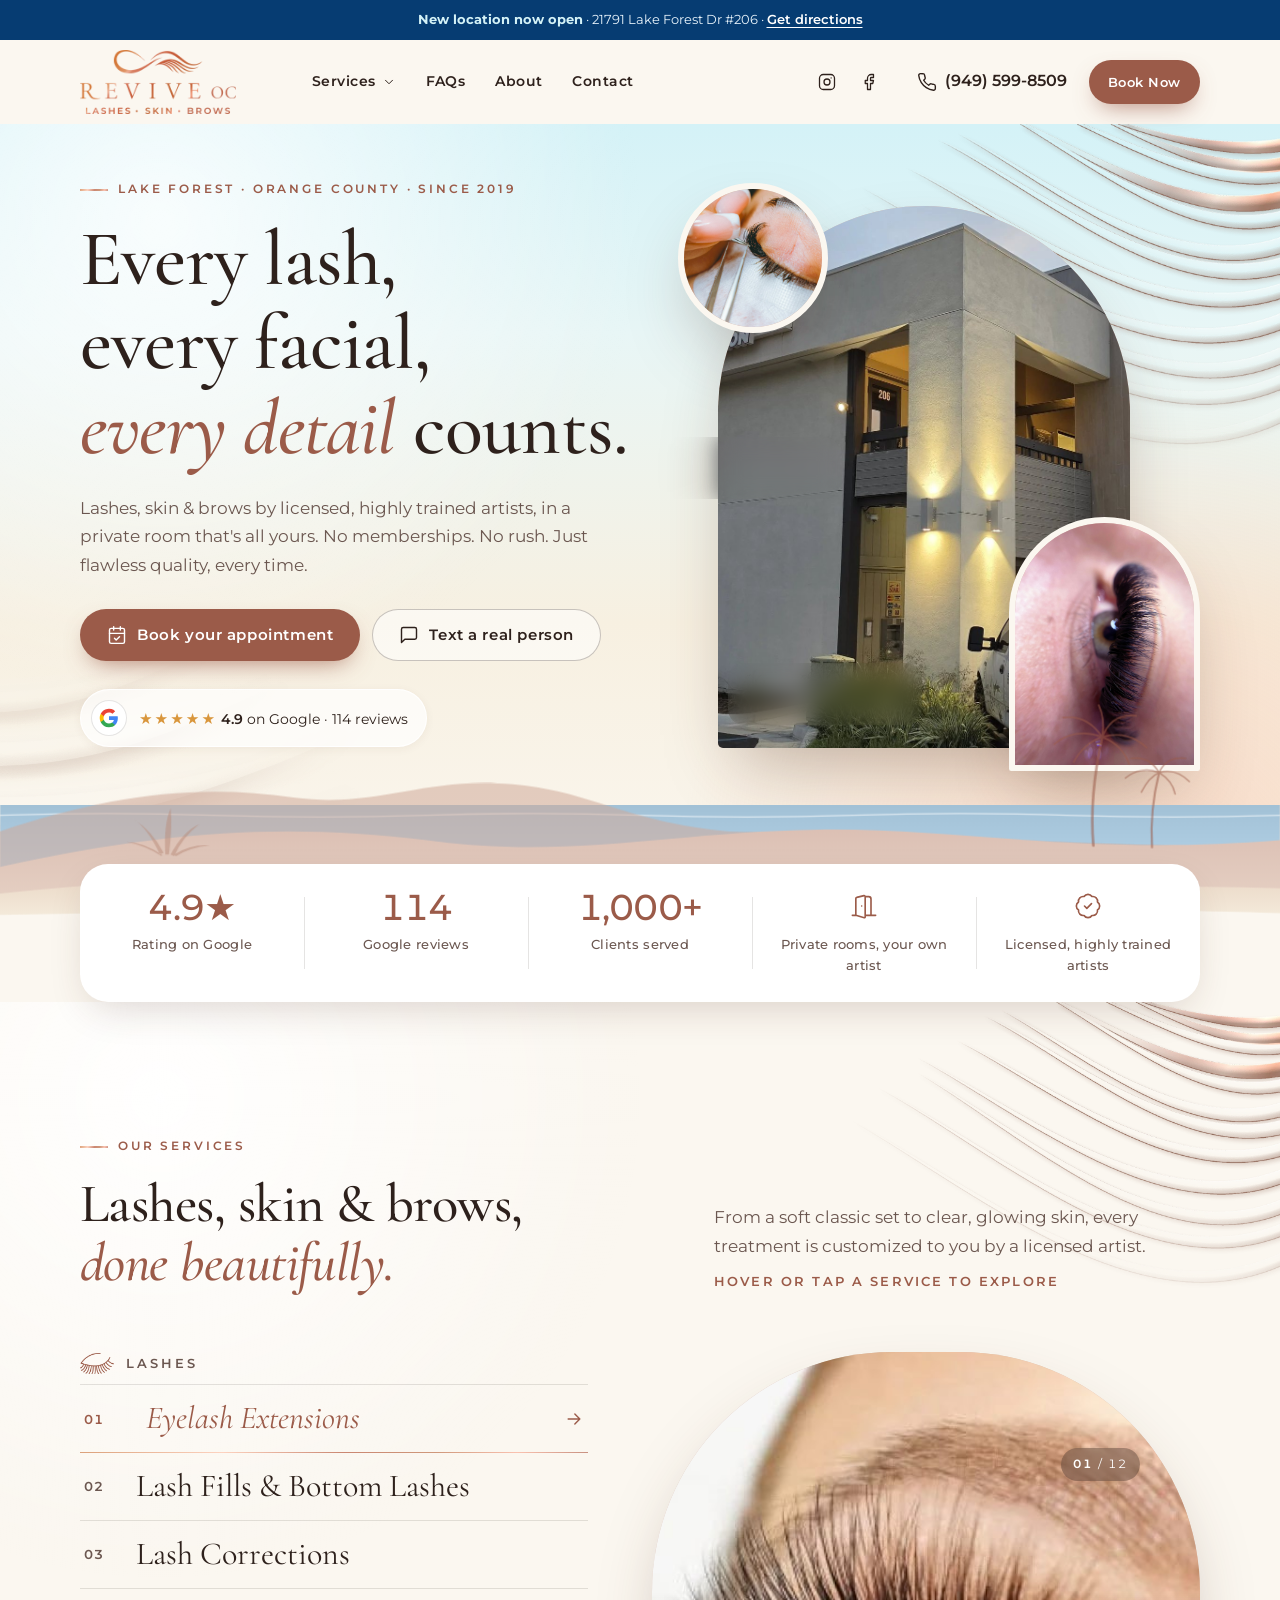
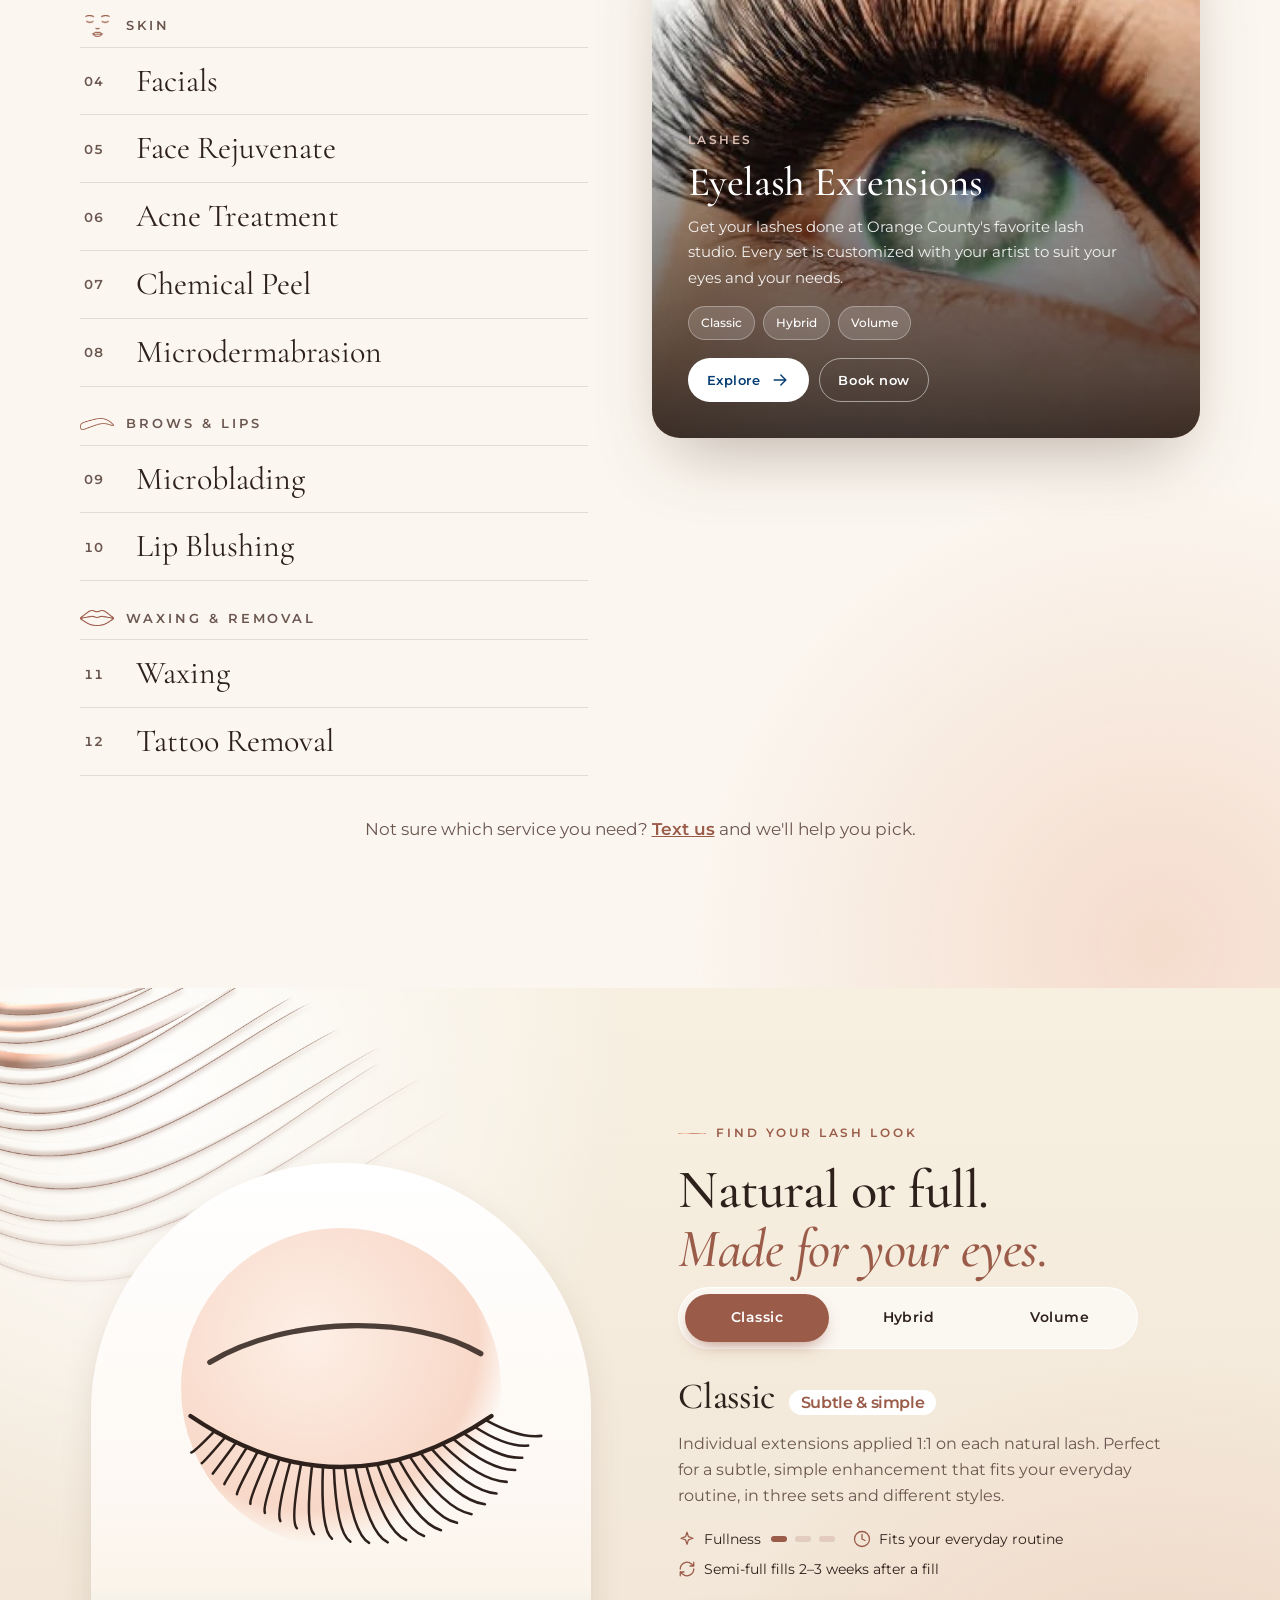
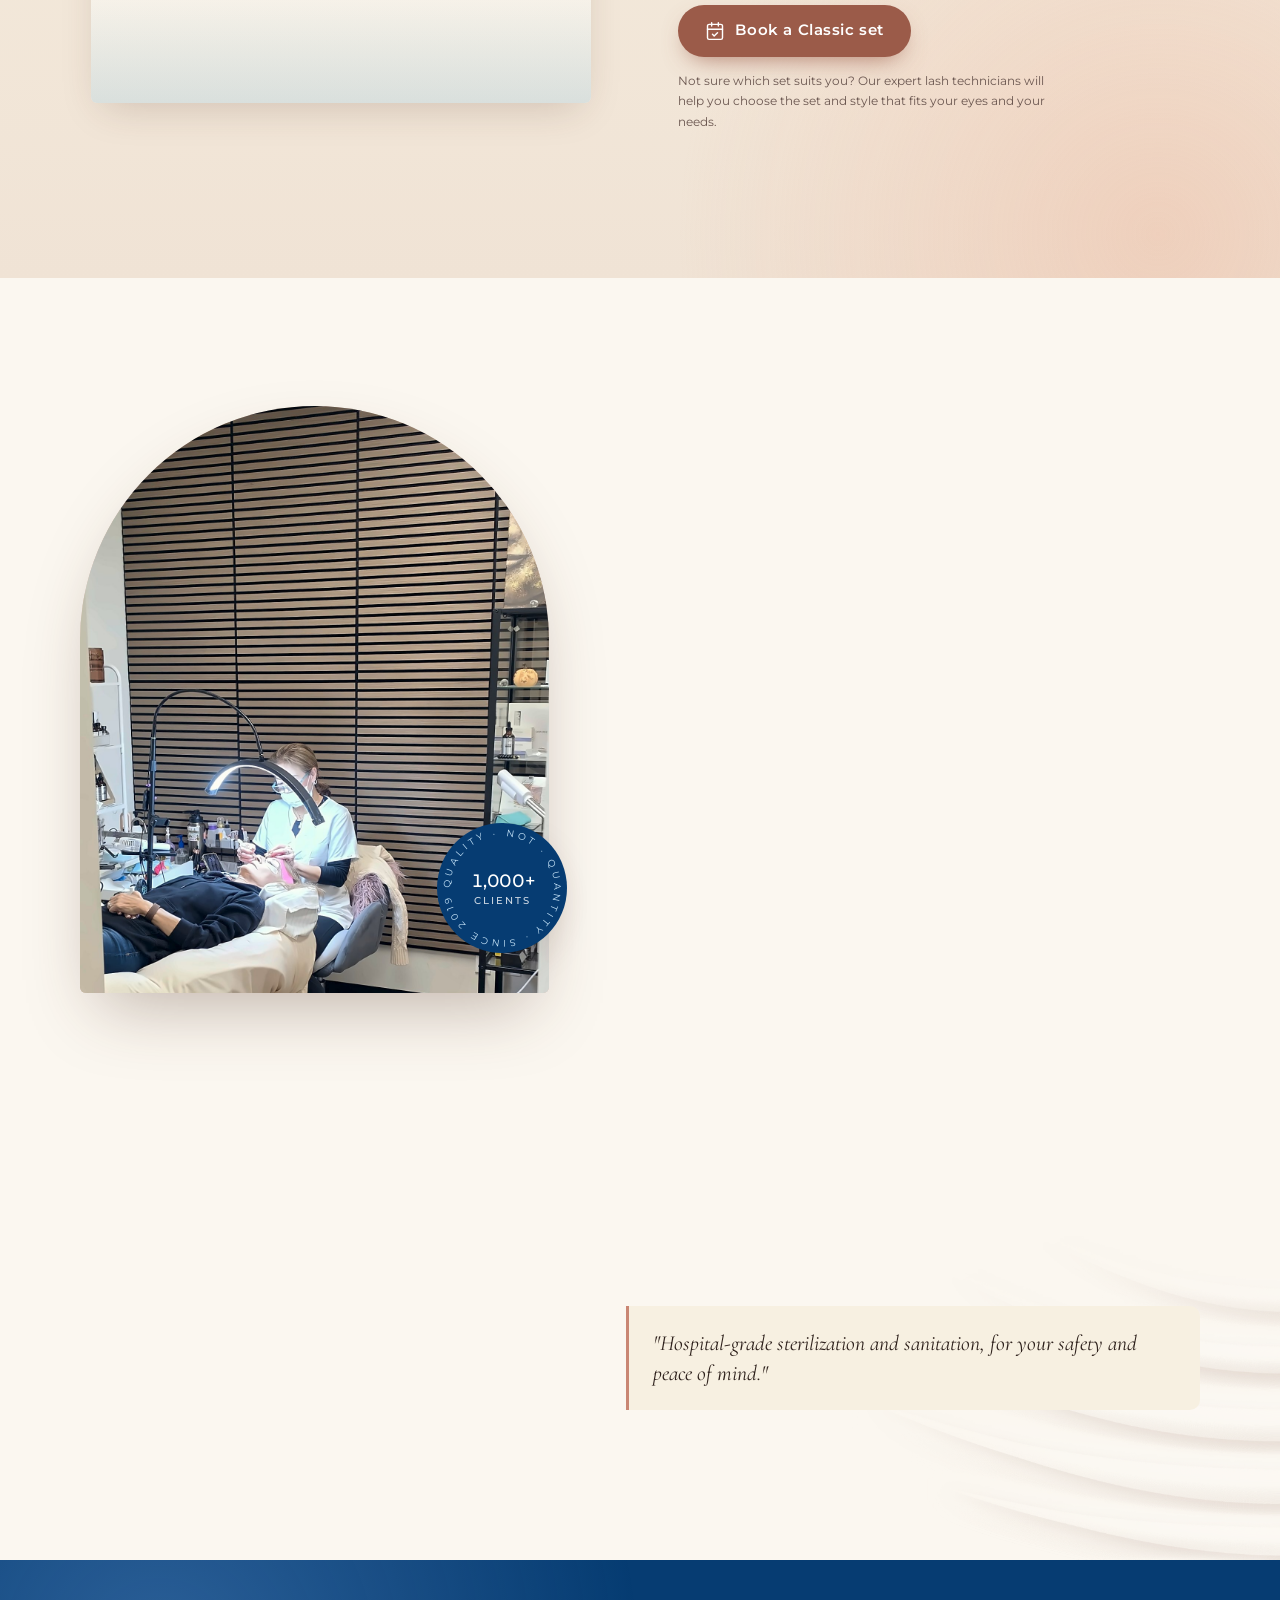
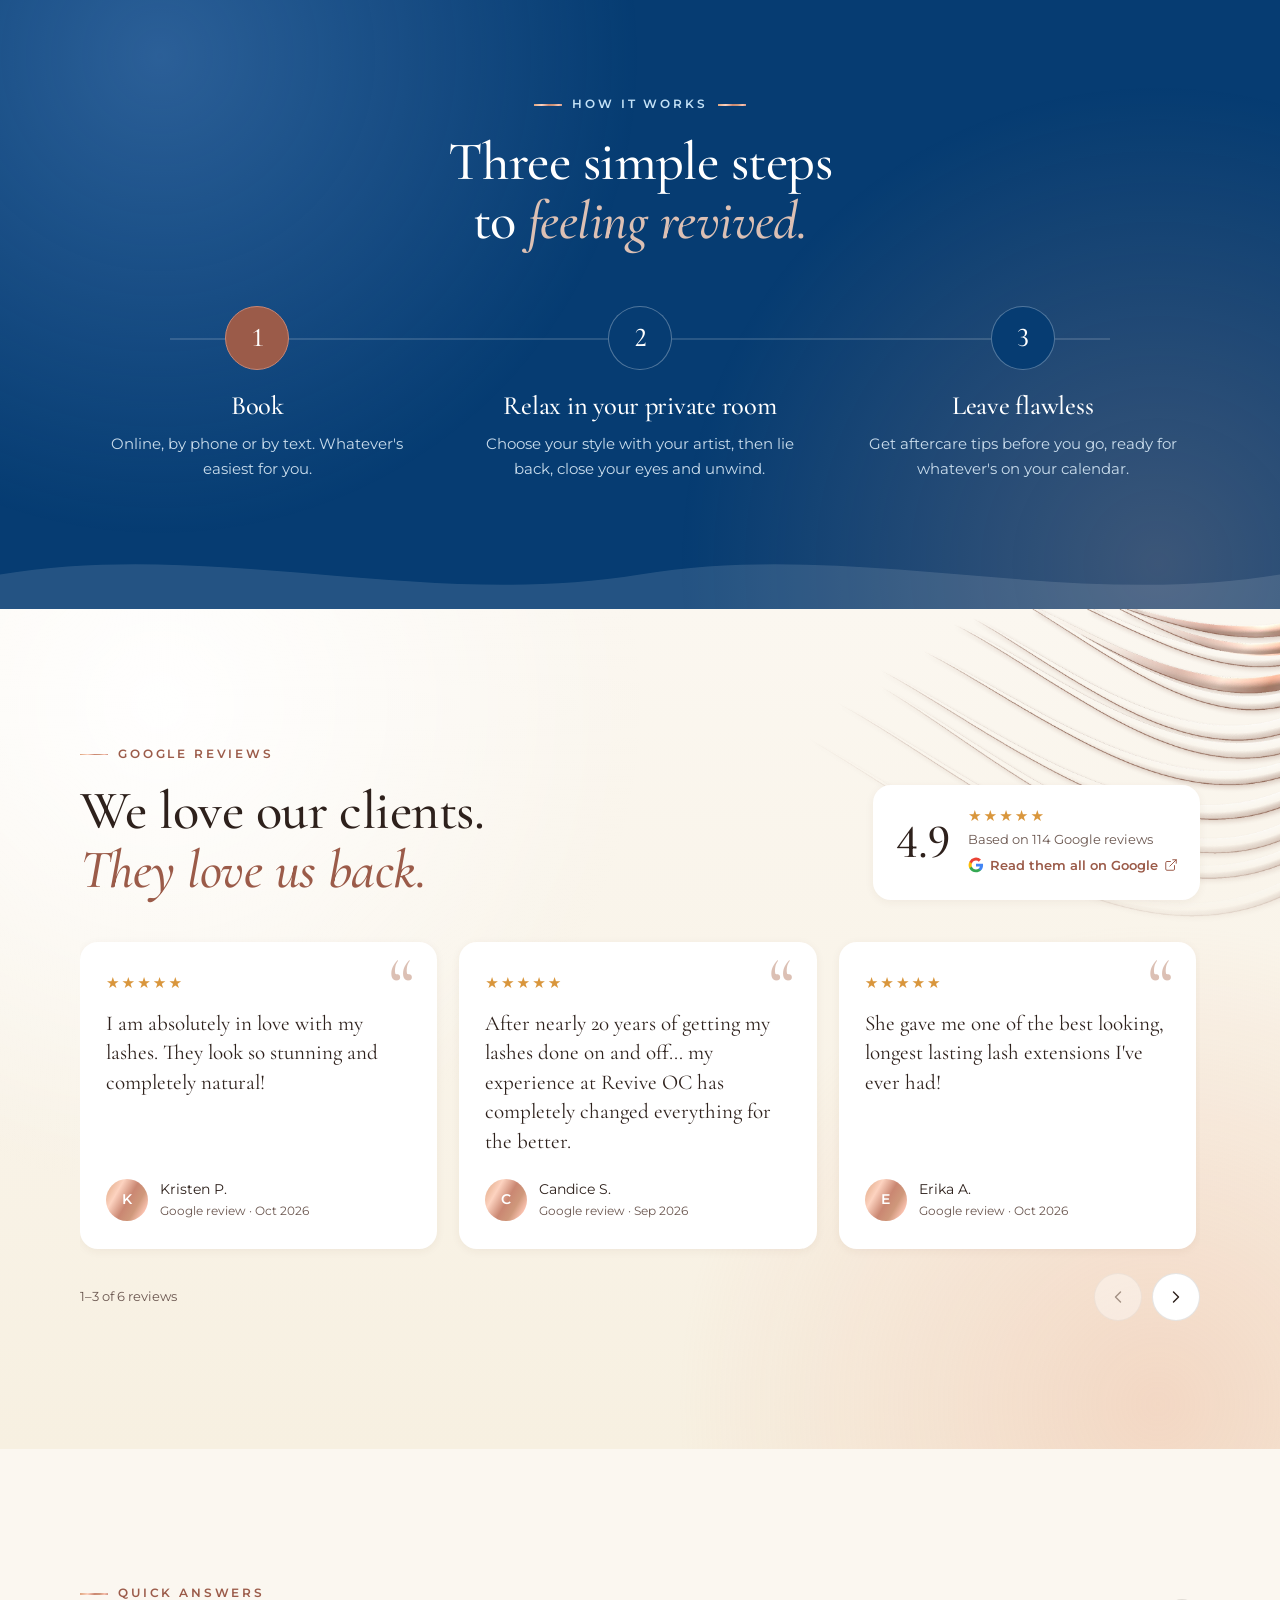
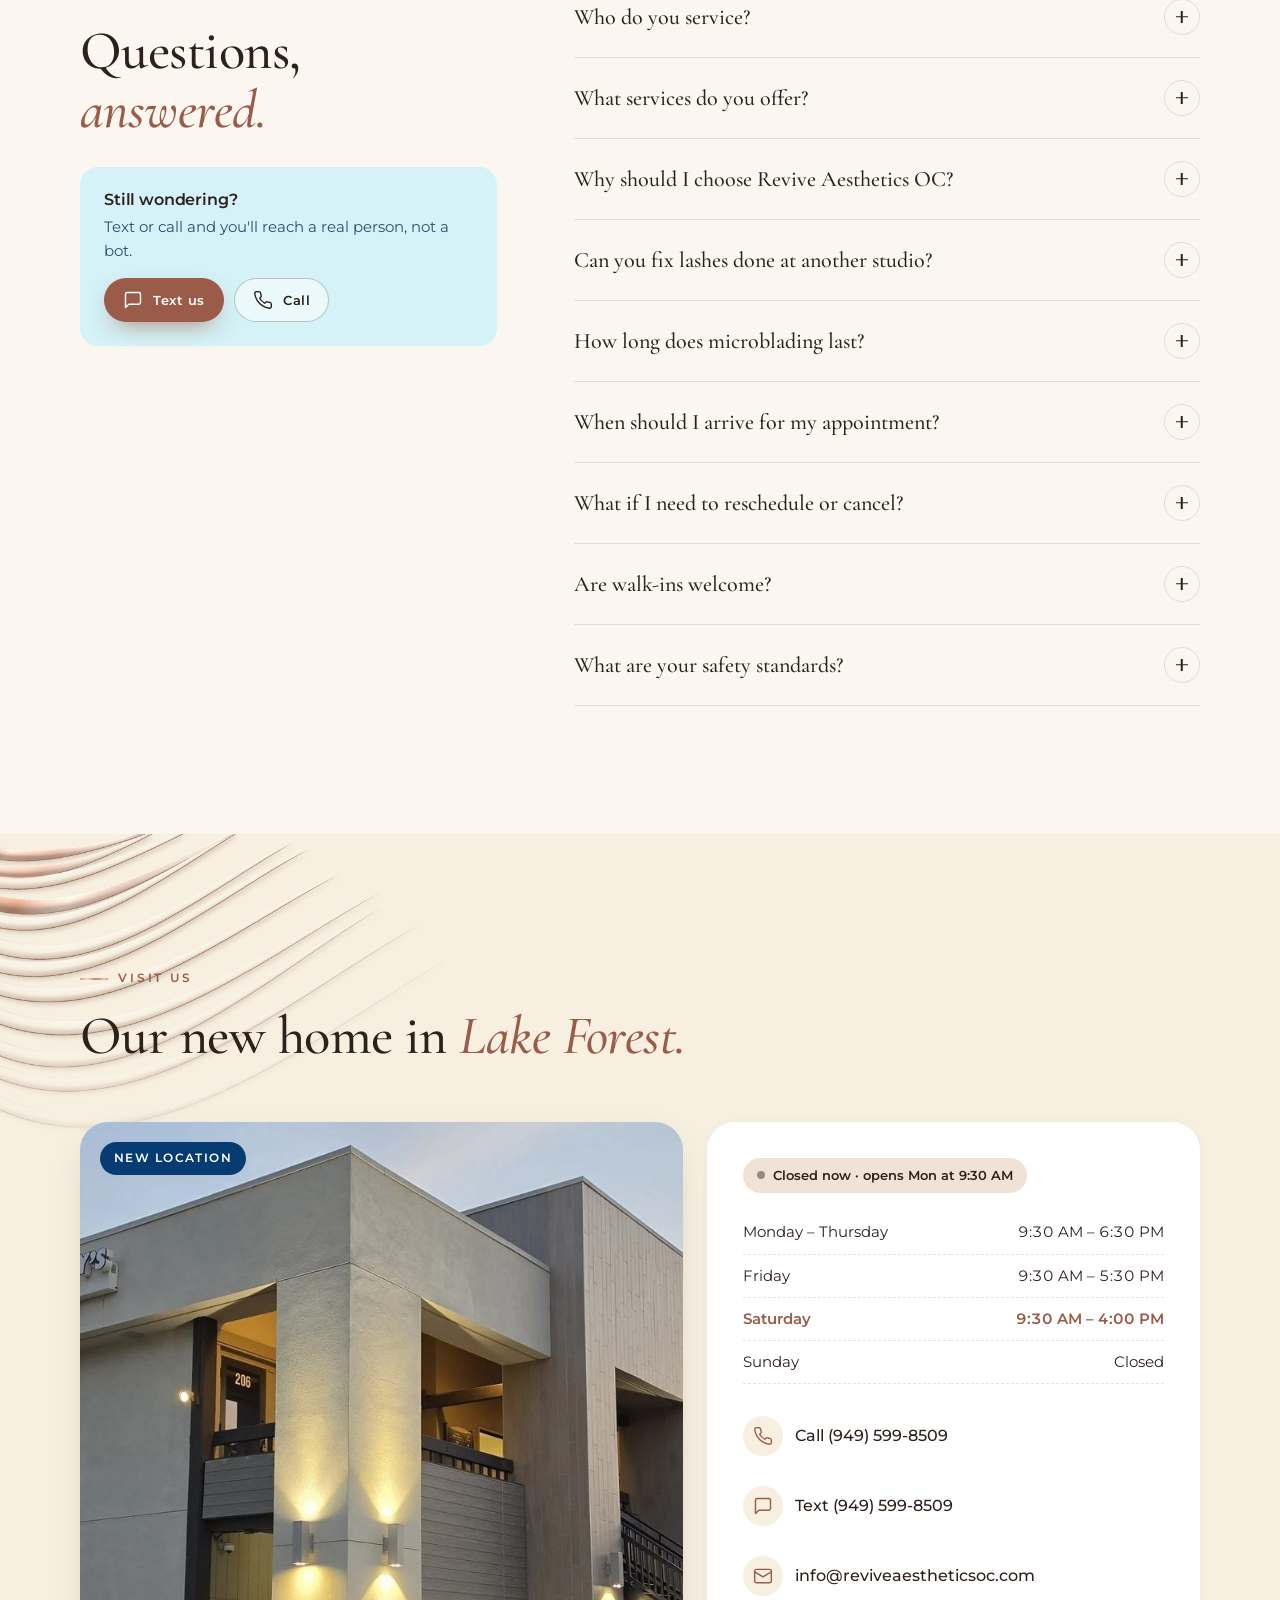
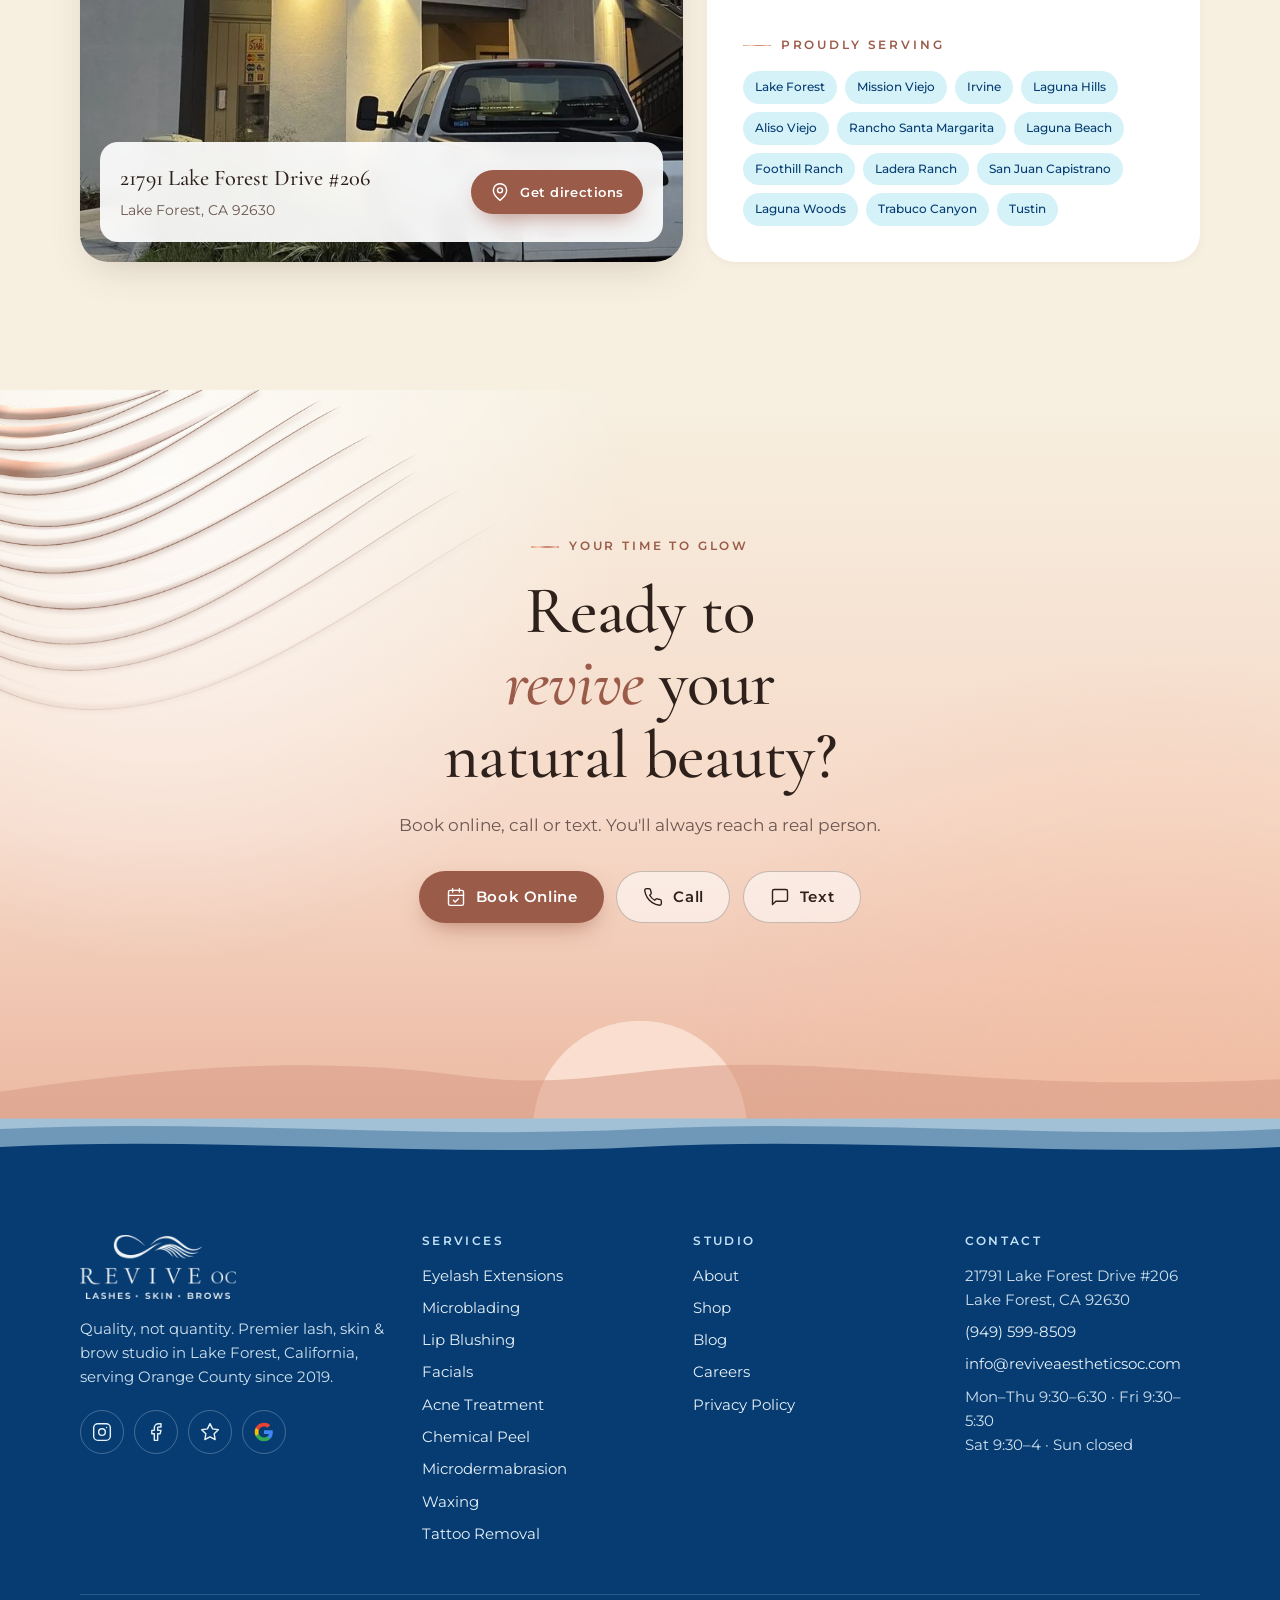
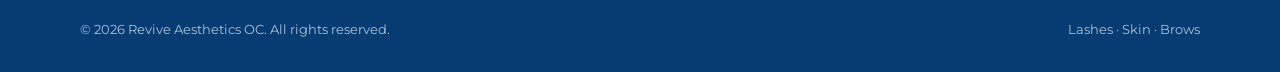
==== commit b9f0ee86: "Remove the lash elements at the bottom of Our services and in How it works (both pages) Co-Authored-" ====
--- a/current.html
+++ b/current.html
@@ -185,7 +185,6 @@
 <section class="has-lash sec services" id="services">
   <div class="shade shade-light" aria-hidden="true"></div>
   <div class="lashwrap lw-services-fan lw-tr" aria-hidden="true"><div class="lashmove"><img src="assets/img/lash/fan-light-tr.webp" alt="" width="1800" height="1100" decoding="async" loading="lazy"><div class="lashsheen" style="-webkit-mask-image:url(assets/img/lash/fan-light-tr-mask.webp);mask-image:url(assets/img/lash/fan-light-tr-mask.webp)"></div><span class="spark" style="left:94%;top:6%;--s:22px;--d:0s"><svg viewBox="0 0 24 24"><defs><radialGradient id="spk" r=".6"><stop offset="0" stop-color="#fff"/><stop offset=".5" stop-color="#fde2d3"/><stop offset="1" stop-color="#e7a58c"/></radialGradient></defs><path fill="url(#spk)" d="M12 0C13 8 16 11 24 12C16 13 13 16 12 24C11 16 8 13 0 12C8 11 11 8 12 0Z"/></svg></span><span class="spark" style="left:83%;top:10%;--s:16px;--d:1.3s"><svg viewBox="0 0 24 24"><defs><radialGradient id="spk" r=".6"><stop offset="0" stop-color="#fff"/><stop offset=".5" stop-color="#fde2d3"/><stop offset="1" stop-color="#e7a58c"/></radialGradient></defs><path fill="url(#spk)" d="M12 0C13 8 16 11 24 12C16 13 13 16 12 24C11 16 8 13 0 12C8 11 11 8 12 0Z"/></svg></span><span class="spark" style="left:73%;top:6%;--s:20px;--d:2.4s"><svg viewBox="0 0 24 24"><defs><radialGradient id="spk" r=".6"><stop offset="0" stop-color="#fff"/><stop offset=".5" stop-color="#fde2d3"/><stop offset="1" stop-color="#e7a58c"/></radialGradient></defs><path fill="url(#spk)" d="M12 0C13 8 16 11 24 12C16 13 13 16 12 24C11 16 8 13 0 12C8 11 11 8 12 0Z"/></svg></span><span class="spark" style="left:90%;top:15%;--s:14px;--d:3.1s"><svg viewBox="0 0 24 24"><defs><radialGradient id="spk" r=".6"><stop offset="0" stop-color="#fff"/><stop offset=".5" stop-color="#fde2d3"/><stop offset="1" stop-color="#e7a58c"/></radialGradient></defs><path fill="url(#spk)" d="M12 0C13 8 16 11 24 12C16 13 13 16 12 24C11 16 8 13 0 12C8 11 11 8 12 0Z"/></svg></span><span class="spark" style="left:66%;top:12%;--s:18px;--d:0.7s"><svg viewBox="0 0 24 24"><defs><radialGradient id="spk" r=".6"><stop offset="0" stop-color="#fff"/><stop offset=".5" stop-color="#fde2d3"/><stop offset="1" stop-color="#e7a58c"/></radialGradient></defs><path fill="url(#spk)" d="M12 0C13 8 16 11 24 12C16 13 13 16 12 24C11 16 8 13 0 12C8 11 11 8 12 0Z"/></svg></span></div></div>
-  <div class="lashwrap lw-services lw-bl" aria-hidden="true"><div class="lashmove"><img src="assets/img/lash/soft-light-bl.webp" alt="" width="1800" height="1100" decoding="async" loading="lazy"><div class="lashsheen" style="-webkit-mask-image:url(assets/img/lash/soft-light-bl-mask.webp);mask-image:url(assets/img/lash/soft-light-bl-mask.webp)"></div></div></div>
   <div class="wrap">
     <div class="sc-head">
       <div class="sec-head rv" style="margin-bottom:0">
@@ -418,8 +417,6 @@
 <!-- STEPS -->
 <section class="has-lash sec steps" id="how">
   <div class="shade shade-navy" aria-hidden="true"></div>
-  <div class="lashwrap lw-steps lw-tr" aria-hidden="true"><div class="lashmove"><img src="assets/img/lash/fan-navy-tr.webp" alt="" width="1800" height="1100" decoding="async" loading="lazy"><div class="lashsheen" style="-webkit-mask-image:url(assets/img/lash/fan-navy-tr-mask.webp);mask-image:url(assets/img/lash/fan-navy-tr-mask.webp)"></div><span class="spark" style="left:94%;top:6%;--s:22px;--d:0s"><svg viewBox="0 0 24 24"><defs><radialGradient id="spk" r=".6"><stop offset="0" stop-color="#fff"/><stop offset=".5" stop-color="#fde2d3"/><stop offset="1" stop-color="#e7a58c"/></radialGradient></defs><path fill="url(#spk)" d="M12 0C13 8 16 11 24 12C16 13 13 16 12 24C11 16 8 13 0 12C8 11 11 8 12 0Z"/></svg></span><span class="spark" style="left:83%;top:10%;--s:16px;--d:1.3s"><svg viewBox="0 0 24 24"><defs><radialGradient id="spk" r=".6"><stop offset="0" stop-color="#fff"/><stop offset=".5" stop-color="#fde2d3"/><stop offset="1" stop-color="#e7a58c"/></radialGradient></defs><path fill="url(#spk)" d="M12 0C13 8 16 11 24 12C16 13 13 16 12 24C11 16 8 13 0 12C8 11 11 8 12 0Z"/></svg></span><span class="spark" style="left:73%;top:6%;--s:20px;--d:2.4s"><svg viewBox="0 0 24 24"><defs><radialGradient id="spk" r=".6"><stop offset="0" stop-color="#fff"/><stop offset=".5" stop-color="#fde2d3"/><stop offset="1" stop-color="#e7a58c"/></radialGradient></defs><path fill="url(#spk)" d="M12 0C13 8 16 11 24 12C16 13 13 16 12 24C11 16 8 13 0 12C8 11 11 8 12 0Z"/></svg></span><span class="spark" style="left:90%;top:15%;--s:14px;--d:3.1s"><svg viewBox="0 0 24 24"><defs><radialGradient id="spk" r=".6"><stop offset="0" stop-color="#fff"/><stop offset=".5" stop-color="#fde2d3"/><stop offset="1" stop-color="#e7a58c"/></radialGradient></defs><path fill="url(#spk)" d="M12 0C13 8 16 11 24 12C16 13 13 16 12 24C11 16 8 13 0 12C8 11 11 8 12 0Z"/></svg></span><span class="spark" style="left:66%;top:12%;--s:18px;--d:0.7s"><svg viewBox="0 0 24 24"><defs><radialGradient id="spk" r=".6"><stop offset="0" stop-color="#fff"/><stop offset=".5" stop-color="#fde2d3"/><stop offset="1" stop-color="#e7a58c"/></radialGradient></defs><path fill="url(#spk)" d="M12 0C13 8 16 11 24 12C16 13 13 16 12 24C11 16 8 13 0 12C8 11 11 8 12 0Z"/></svg></span></div></div>
-  <div class="lashfloat" aria-hidden="true"><span class="loose" style="--x:12%;--y:60%;--w:140px;--t:21s;--d:-2s;--dx:160px;--dy:-160px;--r0:-14deg;--r1:8deg"><svg viewBox="0 0 200 60"><defs><linearGradient id="lsg" x1="0" x2="1"><stop offset="0" stop-color="#b8735e"/><stop offset=".35" stop-color="#fdd3c0"/><stop offset=".6" stop-color="#d79a80"/><stop offset="1" stop-color="#fbe2d3" stop-opacity=".2"/></linearGradient></defs><path fill="url(#lsg)" d="M2 45C60 40 130 28 198 4C132 30 64 46 2 55Z"/></svg></span><span class="loose" style="--x:78%;--y:70%;--w:120px;--t:24s;--d:-11s;--dx:-140px;--dy:-180px;--r0:12deg;--r1:-6deg"><svg viewBox="0 0 200 60"><defs><linearGradient id="lsg" x1="0" x2="1"><stop offset="0" stop-color="#b8735e"/><stop offset=".35" stop-color="#fdd3c0"/><stop offset=".6" stop-color="#d79a80"/><stop offset="1" stop-color="#fbe2d3" stop-opacity=".2"/></linearGradient></defs><path fill="url(#lsg)" d="M2 45C60 40 130 28 198 4C132 30 64 46 2 55Z"/></svg></span></div>
   <div class="wrap">
     <div class="sec-head center rv">
       <span class="eyebrow">How it works</span>
